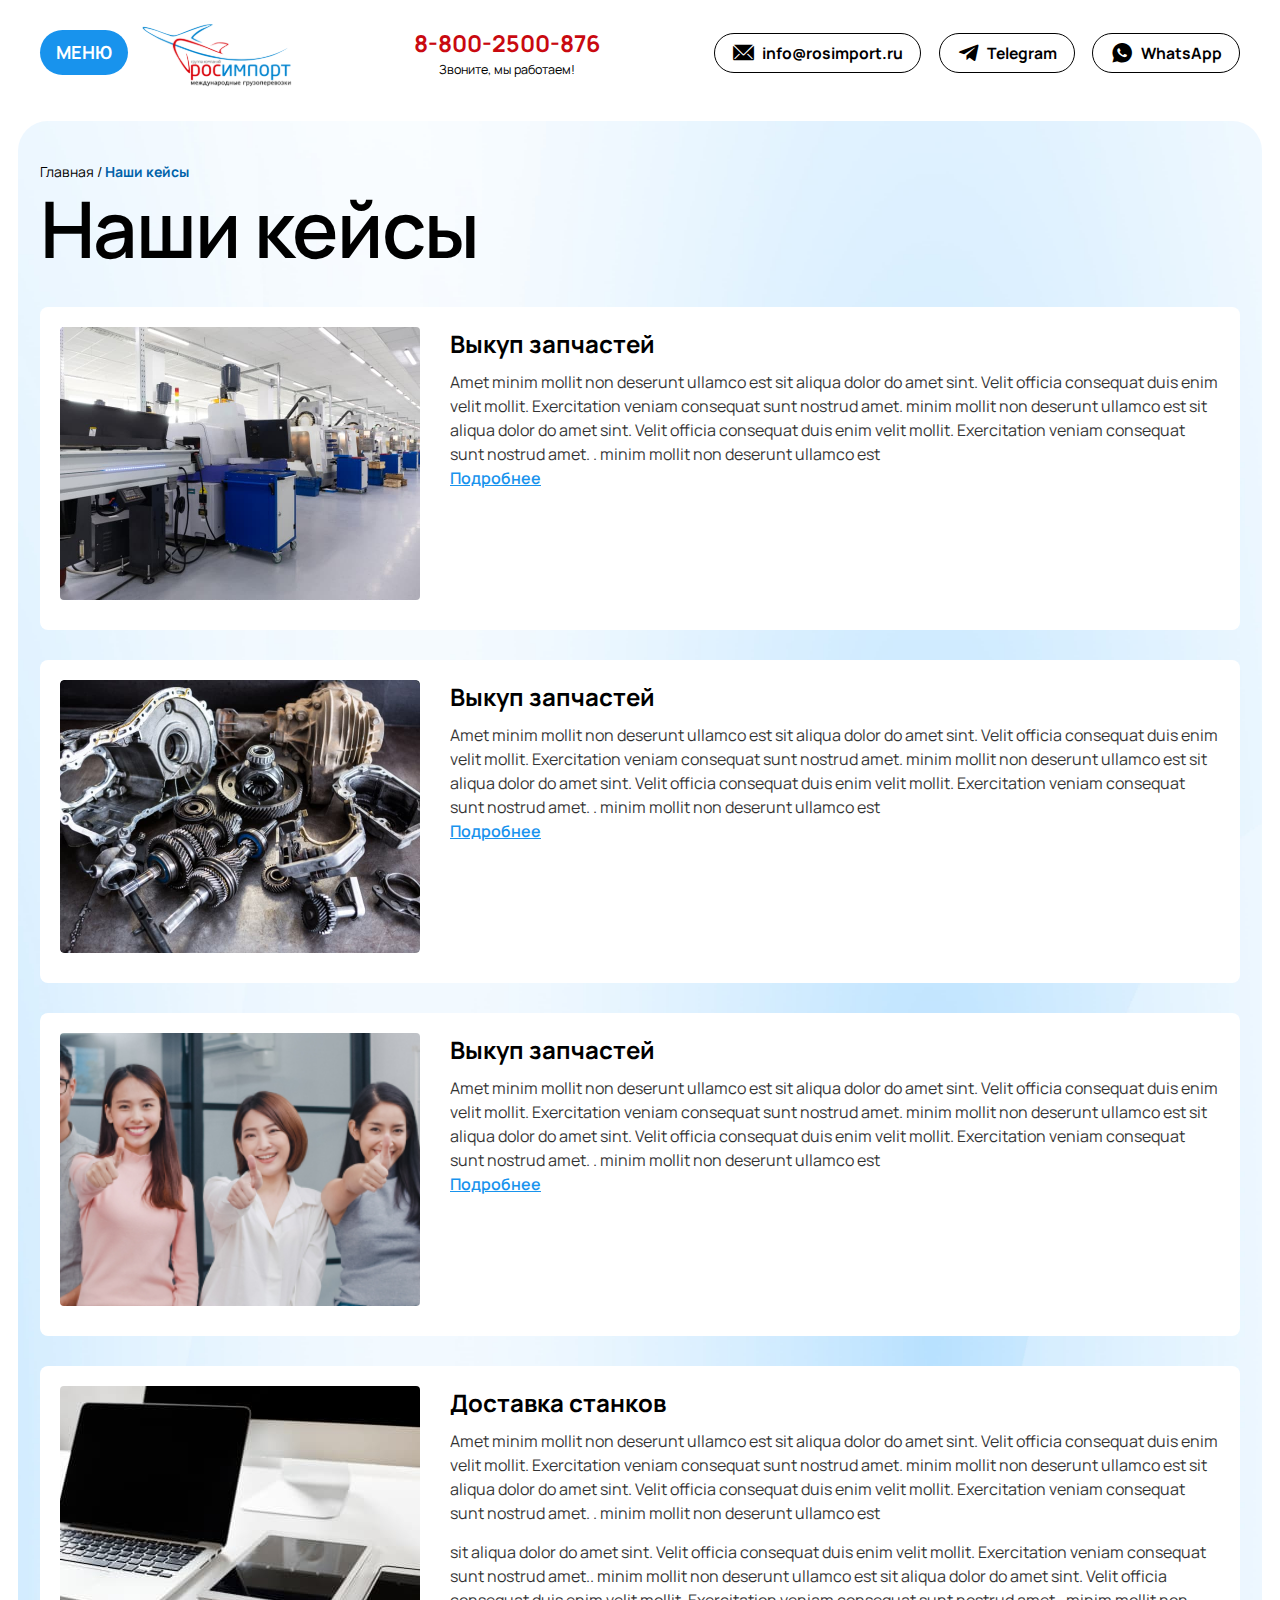
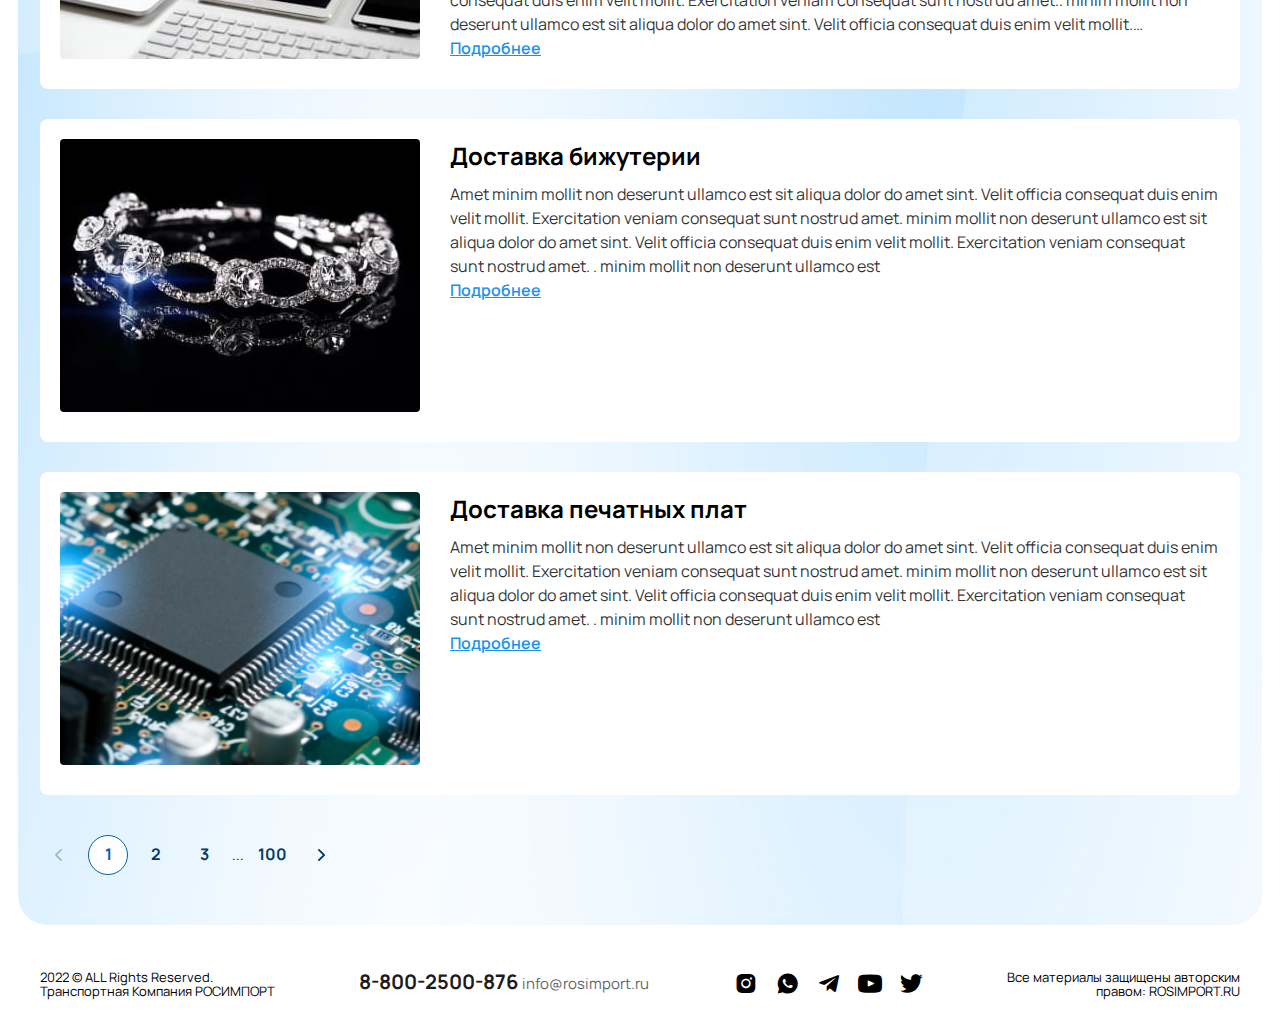
==== portfolio.html @ 716cd762 "fix block" ====
<!DOCTYPE html>
<html lang="ru">

<head>
	<meta charset="utf-8">
	<meta name="viewport" content="width=device-width">
	<meta name="format-detection" content="telephone=no">
	<title>Транспортная Компания РОСИМПОРТ</title>
	<link rel="icon" type="image/x-icon" href="img/favicon.svg" />
	<link rel="stylesheet" href="libs/swiper-bundle.min.css">
	<link rel="stylesheet" href="css/style.css" />
	<link rel="stylesheet" href="css/post.css" />
</head>

<body>
	<div class="wraper">
		<header class="header _menu__body">
			<div class="header-shadow"></div>
			<div class="container">
				<div class="header__body">
					<div class="header-left">
						<div class="header-icon _menu__icon">
							<span>М</span>
							<span>Е</span>
							<span>Н</span>
							<span>Ю</span>
						</div>
						<a href="#" data-da=".header__body, 1064, last" class="header-logo">
							<img src="img/header/1.svg" alt="">
						</a>
					</div>
					<div class="header-telephon">
						<a href="tel:+78002500876" class="header-telephon__number">
							8-800-2500-876
						</a>
						<div class="header-telephon__text">
							Звоните, мы работаем!
						</div>
					</div>
					<div class="header-buttons">
						<div class="header-buttons-item">
							<span class="header-buttons-item__icon icon-email"></span>
							<a href="mailto:info@rosimport.ru" class="header-buttons-item__text">
								info@rosimport.ru
							</a>
						</div>
						<div class="header-buttons-item">
							<span class="header-buttons-item__icon icon-telegram"></span>
							<a href="https://t.me/rosimport_pro" target="_blank" class="header-buttons-item__text">
								Telegram
							</a>
						</div>
						<div class="header-buttons-item">
							<span class="header-buttons-item__icon icon-whatsapp"></span>
							<a href="https://api.whatsapp.com/send?phone=78002500876" target="_blank"
								class="header-buttons-item__text">
								WhatsApp
							</a>
						</div>
					</div>
					<div class="header-menu">
						<div class="header-menu__wrapper">
							<div class="header-menu__body">
								<div class="header-menu-navigation">
									<div class="header-menu__title">
										Навигация
									</div>
									<div class="header-menu-navigation__link">
										<a href="portfolio.html">
											Наши кейсы
										</a>
									</div>
									<div class="header-menu-navigation__link">
										<a href="#">
											Наши услуги
										</a>
									</div>
									<div class="header-menu-navigation__link">
										<a href="#">
											Денежные переводы в Китай
										</a>
									</div>
									<div class="header-menu-navigation__link">
										<a href="#">
											Способы доставки, маршруты и расписание
										</a>
									</div>
									<div class="header-menu-navigation__link">
										<a href="#">
											Схема работы
										</a>
									</div>
									<div class="header-menu-navigation__link">
										<a href="#">
											Решение проблем
										</a>
									</div>
									<div class="header-menu-navigation__link">
										<a href="#">
											Отзывы
										</a>
									</div>
									<div class="header-menu-navigation__link">
										<a href="#">
											Вопрос - ответ
										</a>
									</div>
								</div>
								<div class="header-menu-contacts">
									<div class="header-menu__title">
										Контакты
									</div>
									<div class="header-menu-contacts__blok">
										<a href="tel:+78002500876" class="header-menu-contacts__title">
											8-800-2500-876
										</a>
										<div class="header-menu-contacts__text">
											Телефон, viber, telegram
										</div>
									</div>
									<div class="header-menu-contacts__blok">
										<a href="mailto:info@rosimport.ru" class="header-menu-contacts__title">
											info@rosimport.ru
										</a>
										<div class="header-menu-contacts__text">
											Электронная почта
										</div>
									</div>
									<div class="header-menu-contacts__blok header-menu-contacts__blok_link">
										<a href="https://rosimport.ru" target="_blank" class="header-menu-contacts__title">
											<span class="header-menu-contacts__title_text">rosimport.ru</span>
											<span class="icon-pointer-rotate header-menu-contacts__title_icon"></span>
										</a>
										<div class="header-menu-contacts__text">
											Основной сайт
										</div>
									</div>
									<div class="header-menu-contacts__button-list">
										<a href="https://api.whatsapp.com/send?phone=78002500876" target="_blank"
											class="header-menu-contacts__button">
											<span class="icon-whatsapp"></span>
										</a>
										<a href="https://t.me/rosimport_pro" target="_blank" class="header-menu-contacts__button">
											<span class="icon-telegram"></span>
										</a>
									</div>
								</div>
								<div class="header-menu-stock">
									<div data-da=".header-menu-mb__text, 1064, last" class="header-menu__title">
										Заполнить заявку и получить скидку до 50%
									</div>
									<div data-da=".header-menu-mb__text, 1064, last" class="timer">
										<div class="timer__title-h1">
											До конца акции осталось:
										</div>
										<div class="timer__body">
											<div class="timer-day">
												<div class="timer__title">
													6
												</div>
												<div class="timer__text">
													дней
												</div>
											</div>
											<div class="timer-watch">
												<div class="timer__title">
													12
												</div>
												<div class="timer__text">
													часов
												</div>
											</div>
											<div class="timer-minutes">
												<div class="timer__title">
													47
												</div>
												<div class="timer__text">
													минут
												</div>
											</div>
										</div>
									</div>
									<a href="#orderForm" data-popup="" data-da=".header-menu-mb__content, 1064, last"
										class="fill-application">
										<div class="fill-application__wrapper">
											<div class="fill-application__text">
												Нужно заполнить контактные данные
											</div>
											<div class="fill-application__title">
												Заполнить заявку
												<span class="icon-pointer-rotate"></span>
											</div>
										</div>
									</a>
								</div>
							</div>
							<div data-da=".header-menu__body, 767, last" class="header-menu-links">
								<div class="header-menu-links__blok">
									<a href="#" class="header-menu-link">
										<span class="header-menu-link__text">
											Личный кабинет
										</span>
										<span class="header-menu-link__icon icon-arrow-enter"></span>
									</a>
								</div>
								<div class="header-menu-links__blok">
									<a href="#" class="header-menu-link">
										<span class="header-menu-link__text">
											Отслеживание груза
										</span>
										<span class="header-menu-link__icon icon-search-fill"></span>
									</a>
								</div>
							</div>
							<div class="header-menu-mb">
								<div class="header-menu-mb__text">

								</div>
								<div class="header-menu-mb__content">

								</div>
							</div>
						</div>
					</div>
				</div>
			</div>
		</header>
		<section class="portfolio">
			<div class="container">
				<div class="page-head">
					<ul class="breadcrumbs">
						<li class="breadcrumbs__item"><a href="#">Главная</a></li>
						<li class="breadcrumbs__item active"><span> Наши кейсы</span></li>
					</ul>
					<h1 class="page-head__title">Наши кейсы</h1>
				</div>
				<div class="portfolio-list">
					<div class="portfolio-item">
						<div class="portfolio-item__cover"><img src="img/portfolio-cover-1.jpg" alt="" /></div>
						<div class="portfolio-item__conten">
							<h2 class="portfolio-item__title"><span class="number">01 / </span>Выкуп запчастей</h2>
							<div class="portfolio-item__description">
								<p>Amet minim mollit non deserunt ullamco est sit aliqua dolor do amet sint. Velit officia consequat
									duis enim velit mollit. Exercitation veniam consequat sunt nostrud amet. minim mollit non deserunt
									ullamco est sit aliqua dolor do amet sint. Velit officia consequat duis enim velit mollit.
									Exercitation veniam consequat sunt nostrud amet. . minim mollit non deserunt ullamco est</p>
							</div><a class="portfolio-item__link" href="post.html">Подробнее</a>
						</div>
					</div>
					<div class="portfolio-item">
						<div class="portfolio-item__cover"><img src="img/portfolio-cover-2.jpg" alt="" /></div>
						<div class="portfolio-item__conten">
							<h2 class="portfolio-item__title"><span class="number">02 / </span>Выкуп запчастей</h2>
							<div class="portfolio-item__description">
								<p>Amet minim mollit non deserunt ullamco est sit aliqua dolor do amet sint. Velit officia consequat
									duis enim velit mollit. Exercitation veniam consequat sunt nostrud amet. minim mollit non deserunt
									ullamco est sit aliqua dolor do amet sint. Velit officia consequat duis enim velit mollit.
									Exercitation veniam consequat sunt nostrud amet. . minim mollit non deserunt ullamco est</p>
							</div><a class="portfolio-item__link" href="post.html">Подробнее</a>
						</div>
					</div>
					<div class="portfolio-item">
						<div class="portfolio-item__cover"><img src="img/portfolio-cover-3.jpg" alt="" /></div>
						<div class="portfolio-item__conten">
							<h2 class="portfolio-item__title"><span class="number">03 / </span>Выкуп запчастей</h2>
							<div class="portfolio-item__description">
								<p>Amet minim mollit non deserunt ullamco est sit aliqua dolor do amet sint. Velit officia consequat
									duis enim velit mollit. Exercitation veniam consequat sunt nostrud amet. minim mollit non deserunt
									ullamco est sit aliqua dolor do amet sint. Velit officia consequat duis enim velit mollit.
									Exercitation veniam consequat sunt nostrud amet. . minim mollit non deserunt ullamco est</p>
							</div><a class="portfolio-item__link" href="post.html">Подробнее</a>
						</div>
					</div>
					<div class="portfolio-item">
						<div class="portfolio-item__cover"><img src="img/portfolio-cover-4.jpg" alt="" /></div>
						<div class="portfolio-item__conten">
							<h2 class="portfolio-item__title"><span class="number">04 / </span>Доставка станков</h2>
							<div class="portfolio-item__description">
								<p>Amet minim mollit non deserunt ullamco est sit aliqua dolor do amet sint. Velit officia consequat
									duis enim velit mollit. Exercitation veniam consequat sunt nostrud amet. minim mollit non deserunt
									ullamco est sit aliqua dolor do amet sint. Velit officia consequat duis enim velit mollit.
									Exercitation veniam consequat sunt nostrud amet. . minim mollit non deserunt ullamco est</p>
								<p>sit aliqua dolor do amet sint. Velit officia consequat duis enim velit mollit. Exercitation veniam
									consequat sunt nostrud amet.. minim mollit non deserunt ullamco est sit aliqua dolor do amet sint.
									Velit officia consequat duis enim velit mollit. Exercitation veniam consequat sunt nostrud amet..
									minim mollit non deserunt ullamco est sit aliqua dolor do amet sint. Velit officia consequat duis
									enim velit mollit. Exercitation veniam consequat sunt nostrud amet.. minim mollit non deserunt
									ullamco est sit aliqua dolor do amet sint. Velit officia consequat duis enim velit mollit.
									Exercitation veniam consequat sunt nostrud amet.</p>
							</div><a class="portfolio-item__link" href="post.html">Подробнее</a>
						</div>
					</div>
					<div class="portfolio-item">
						<div class="portfolio-item__cover"><img src="img/portfolio-cover-5.jpg" alt="" /></div>
						<div class="portfolio-item__conten">
							<h2 class="portfolio-item__title"><span class="number">05 / </span>Доставка бижутерии</h2>
							<div class="portfolio-item__description">
								<p>Amet minim mollit non deserunt ullamco est sit aliqua dolor do amet sint. Velit officia consequat
									duis enim velit mollit. Exercitation veniam consequat sunt nostrud amet. minim mollit non deserunt
									ullamco est sit aliqua dolor do amet sint. Velit officia consequat duis enim velit mollit.
									Exercitation veniam consequat sunt nostrud amet. . minim mollit non deserunt ullamco est</p>
							</div><a class="portfolio-item__link" href="post.html">Подробнее</a>
						</div>
					</div>
					<div class="portfolio-item">
						<div class="portfolio-item__cover"><img src="img/portfolio-cover-6.jpg" alt="" /></div>
						<div class="portfolio-item__conten">
							<h2 class="portfolio-item__title"><span class="number">05 / </span>Доставка печатных плат</h2>
							<div class="portfolio-item__description">
								<p>Amet minim mollit non deserunt ullamco est sit aliqua dolor do amet sint. Velit officia consequat
									duis enim velit mollit. Exercitation veniam consequat sunt nostrud amet. minim mollit non deserunt
									ullamco est sit aliqua dolor do amet sint. Velit officia consequat duis enim velit mollit.
									Exercitation veniam consequat sunt nostrud amet. . minim mollit non deserunt ullamco est</p>
							</div><a class="portfolio-item__link" href="post.html">Подробнее</a>
						</div>
					</div>
				</div>
				<nav class="pagination"><a class="pagination__btn prev disabled" href="#"></a><a class="pagination__btn active"
						href="#">1</a><a class="pagination__btn" href="#">2</a><a class="pagination__btn" href="#">3</a><span
						class="pagination__dotted">...</span><a class="pagination__btn" href="#">100</a><a
						class="pagination__btn next" href="#"></a></nav>
			</div>
		</section>
		<footer class="footer">
			<div class="container">
				<div class="footer__body">
					<div data-da=".footer-mb__blok-bottom, 1064, first" class="footer__text footer__text-left">
						2022 © ALL Rights Reserved. <br>
						Транспортная Компания РОСИМПОРТ
					</div>
					<div data-da=".footer-mb__blok-top, 1064, first" class="footer-number">
						<a href="tel:+78002500876" class="footer-number__number">
							8-800-2500-876
						</a>
						<a href="mailto:info@rosimport.ru" class="footer-number__text">
							info@rosimport.ru
						</a>
					</div>
					<div data-da=".footer-mb__blok-top, 1064, last" class="footer__icon-list">
						<div class="footer__icon">
							<a href="#" target="_blank" class="icon-instagram"></a>
						</div>
						<div class="footer__icon">
							<a href="#" target="_blank" class="icon-whatsapp"></a>
						</div>
						<div class="footer__icon">
							<a href="#" target="_blank" class="icon-telegram"></a>
						</div>
						<div class="footer__icon">
							<a href="#" target="_blank" class="icon-youtube"></a>
						</div>
						<div class="footer__icon">
							<a href="#" target="_blank" class="icon-twitter"></a>
						</div>
					</div>
					<div data-da=".footer-mb__blok-bottom, 1064, last" class="footer__text footer__text-reght">
						Все материалы защищены авторским <br>
						правом: ROSIMPORT.RU
					</div>
				</div>
				<div class="footer-mb">
					<div class="footer-mb__blok footer-mb__blok-top">

					</div>
					<div class="footer-mb__blok footer-mb__blok-bottom">

					</div>
				</div>
			</div>
		</footer>
	</div>

	<div class="popup" id="feedbackForm">
		<div class="popup__content">
			<div class="popup__body">
				<button class="popup__close"></button>
				<div class="feedbackForm"><img class="popup__logo" src="img/logo.png" alt="" />
					<h2 class="feedbackForm__title">Оставить отзыв</h2>
					<form class="feedbackForm__form" id="feedbackFormItem" action="" enctype="multipart/form-data">
						<div class="feedbackForm__row">
							<div class="input-group">
								<label for="userName">Ваше имя <i>*</i></label>
								<!--INFO: Класс невалидного поля .is-invalid-->
								<input type="text" name="user_name" required="required" id="userName" />
							</div>
							<div class="input-group">
								<label for="userTel">Ваш e-mail или номер телефона <i>*</i></label>
								<!--INFO: Класс невалидного поля .is-invalid-->
								<input type="text" name="user_tel" required="required" id="userTel" />
							</div>
						</div>
						<div class="input-group --max">
							<label for="userFeedbacks">Напишите ваш отзыв</label>
							<!--INFO: Класс невалидного поля .is-invalid-->
							<textarea id="userFeedbacks" name="user_feedbacks"></textarea>
						</div>
						<div class="feedbackForm__row">
							<div class="feedbackForm__column">
								<div class="input-group">
									<label for="">Вы можете загрузить фотографии</label>
									<div class="file-input">
										<label class="file-input__image" for="userPhoto"></label>
										<div class="file-input__content">
											<p>Нажмите на область с иконкой, чтобы прикрепить фото</p>
										</div>
									</div>
									<!--INFO: Класс невалидного поля .is-invalid-->
									<input type="file" multiple name="files[]" id="userPhoto" />
								</div>
								<label class="checkbox-group" for="isPublish">
									<input id="isPublish" type="checkbox" name="is_review_publish" /><span>Не публиковать мой отзыв на
										сайте</span>
								</label>
							</div>
						</div>
						<div class="invalid-feedback">
							<p>Обязательно к заполнению! Проверьте правильность ввода</p>
						</div>
						<button class="submit" type="submit">Отправить</button>
					</form>
				</div>
			</div>
		</div>
	</div>
	<div class="popup" id="authForm">
		<div class="popup__content">
			<div class="popup__body --small">
				<button class="popup__close"></button>
				<div class="authForm"><img class="popup__logo" src="img/logo.png" alt="" />
					<h2 class="authForm__title">Вход в личный кабинет</h2>
					<form class="authForm__form" id="authFormItem" action="">
						<div class="input-group">
							<label for="login">Ваш логин</label>
							<!--INFO: Класс невалидного поля .is-invalid-->
							<input type="text" id="login" />
						</div>
						<div class="input-group">
							<label for="password">Ваш пароль</label>
							<input type="password" id="password" /><a href="">Забыли пароль?</a>
						</div>
						<!--INFO: Чтобы показать блок, нужно добавить класс .show-->
						<div class="invalid-feedback">
							<p>Пользователь с такими данными не найден! Проверьте правильность ввода логина и пароля</p>
						</div>
						<button class="submit" type="submit">Войти</button>
					</form>
				</div>
			</div>
		</div>
	</div>
	<div class="popup" id="successForm">
		<div class="popup__content">
			<div class="popup__body --small">
				<button class="popup__close"></button>
				<div class="orderForm"><img class="popup__logo" src="img/logo.png" alt="" />
					<h2 class="orderForm__title">Брагодарим за заявку</h2>
					<p class="orderForm__text"> В ближайшее время наш менеджер свяжется с вами</p>
					<button class="submit popup-close">Закрыть окно</button>
				</div>
			</div>
		</div>
	</div>

	<script src="libs/jquery.js"></script>
	<script src="libs/jquery.validate.min.js"></script>
	<script src="libs/swiper-bundle.min.js"></script>
	<script src="js/custom.js"></script>
</body>

</html>
---- css/style.css ----
@charset "UTF-8";
/*Обнуление*/
@import url(https://fonts.googleapis.com/css2?family=Manrope:wght@400;600;700&display=swap);
* {
  padding: 0;
  margin: 0;
  border: 0; }

*, *:before, *:after {
  -moz-box-sizing: border-box;
  -webkit-box-sizing: border-box;
  box-sizing: border-box; }

:focus, :active {
  outline: none; }

a:focus, a:active {
  outline: none; }

nav, footer, header, aside {
  display: block; }

html, body {
  font-family: Manrope, sans-serif;
  height: 100%;
  width: 100%;
  font-size: 100%;
  line-height: 1;
  font-size: 14px;
  -ms-text-size-adjust: 100%;
  -moz-text-size-adjust: 100%;
  -webkit-text-size-adjust: 100%; }

input, button, textarea {
  font-family: inherit; }

input::-ms-clear {
  display: none; }

button {
  cursor: pointer; }

button::-moz-focus-inner {
  padding: 0;
  border: 0; }

a, a:visited {
  text-decoration: none; }

a:hover {
  text-decoration: none; }

ul li {
  list-style: none; }

img {
  vertical-align: top; }

h1, h2, h3, h4, h5, h6 {
  font-size: inherit;
  font-weight: inherit; }

/*--------------------*/
/*Адаптив изображений*/
.ibg {
  background-position: center;
  background-size: cover;
  background-repeat: no-repeat;
  position: relative; }

.ibg img {
  width: 0;
  height: 0;
  position: absolute;
  top: 0;
  left: 0;
  opacity: 0;
  visibility: hidden; }

body._lock {
  overflow: hidden; }

/*--------------------*/
/*
font-family: 'Inter', sans-serif;
font-family: 'Manrope', sans-serif;
font-family: 'Montserrat', sans-serif;
font-family: 'Raleway', sans-serif;
*/
@font-face {
  font-family: 'icomoon';
  src: url("../fonts/icomoon.eot?j4w8ge");
  src: url("../fonts/icomoon.eot?j4w8ge#iefix") format("embedded-opentype"), url("../fonts/icomoon.ttf?j4w8ge") format("truetype"), url("../fonts/icomoon.woff?j4w8ge") format("woff"), url("../fonts/icomoon.svg?j4w8ge#icomoon") format("svg");
  font-weight: normal;
  font-style: normal;
  font-display: block; }

[class^="icon-"], [class*=" icon-"] {
  /* use !important to prevent issues with browser extensions that change fonts */
  font-family: 'icomoon' !important;
  speak: never;
  font-style: normal;
  font-weight: normal;
  font-variant: normal;
  text-transform: none;
  line-height: 1;
  /* Better Font Rendering =========== */
  -webkit-font-smoothing: antialiased;
  -moz-osx-font-smoothing: grayscale; }

.icon-search-fill:before {
  content: "\e902"; }

.icon-arrow-enter:before {
  content: "\e90f"; }

.icon-twitter:before {
  content: "\e900"; }

.icon-youtube:before {
  content: "\e901"; }

.icon-instagram:before {
  content: "\e903"; }

.icon-pointer:before {
  content: "\e904"; }

.icon-pointer-average:before {
  content: "\e905"; }

.icon-pointer-long:before {
  content: "\e906"; }

.icon-ship:before {
  content: "\e908"; }

.icon-car:before {
  content: "\e909"; }

.icon-train:before {
  content: "\e90a"; }

.icon-airplane:before {
  content: "\e90b"; }

.icon-email:before {
  content: "\e90c"; }

.icon-whatsapp:before {
  content: "\e90d"; }

.icon-telegram:before {
  content: "\e90e"; }

.icon-pointer-rotate:before {
  content: "\e907"; }

.container {
  max-width: 1200px;
  margin: 0 auto;
  padding: 0 0px; }

/* @media (max-width: 1240px) {
  .container {
    max-width: 1064px; } } */

@media (max-width: 1200px) {
  .container {
    max-width: 807px;
  padding: 0 15px} }

@media (max-width: 767px) {
  .container {
    max-width: none;
    padding: 0 15px; } }

.timer__body {
  font-size: 0;
  display: -webkit-box;
  display: -ms-flexbox;
  display: flex;
  margin-bottom: 18px; }
  .timer__body > div {
    margin-right: 20px; }

.timer__title-h1 {
  font-family: Manrope;
  font-size: 20px;
  font-weight: 600;
  line-height: 30px;
  color: #fff;
  margin-bottom: 12px; }

.timer__title {
  font-family: Manrope;
  font-size: 54px;
  font-weight: 700;
  line-height: 47px;
  color: #fff;
  margin-bottom: 4px; }

.timer__text {
  font-family: Manrope;
  font-size: 20px;
  font-weight: 500;
  line-height: 30px;
  color: #fff; }

.fill-application {
  display: block;
  border: 2px dashed #fff;
  padding: 3px;
  border-radius: 20px; }

.fill-application__wrapper {
  background: #fff;
  padding: 25px;
  padding-top: 80px;
  border-radius: 16px; }

.fill-application__text {
  font-family: Manrope;
  font-size: 16px;
  font-weight: 400;
  line-height: 24px;
  color: #003A65;
  max-width: 50%;
  margin-bottom: 5px; }

.fill-application__title {
  font-family: Inter;
  font-size: 20px;
  font-weight: 700;
  line-height: 30px;
  color: #003A65;
  position: relative; }
  .fill-application__title span {
    font-size: 14px;
    color: #1893ED;
    position: absolute;
    right: 0;
    top: 50%;
    -webkit-transform: translateY(-50%);
    -ms-transform: translateY(-50%);
    transform: translateY(-50%); }


.button-red {
  display: inline-block;
  width: 100%;
  height: 72px;
  max-width: 294px;
  background: #C90910;
  border-radius: 100px;
  position: relative;
  font-family: Manrope;
  font-size: 18px;
  font-weight: 600;
  line-height: 100%;
  color: #ffffff;
  display: -webkit-box;
  display: -ms-flexbox;
  display: flex;
  -webkit-box-pack: center;
  -ms-flex-pack: center;
  justify-content: center;
  -webkit-box-align: center;
  -ms-flex-align: center;
  align-items: center; }
  .button-red:before {
    content: "";
    position: absolute;
    left: 50%;
    top: 50%;
    width: 104%;
    height: 118%;
    border-radius: 100px;
    border: 2px dashed #fff;
    -webkit-transform: translate(-50%, -50%);
    -ms-transform: translate(-50%, -50%);
    transform: translate(-50%, -50%); }

.header {
  padding: 7px 0; }
  .header._active .header-shadow {
    opacity: 1;
    visibility: visible;
    pointer-events: auto; }
  .header._active .header-logo {
    margin-left: 7px; }
  .header._active .header-menu {
    opacity: 1;
    visibility: visible;
    -webkit-transform: translateY(100%);
    -ms-transform: translateY(100%);
    transform: translateY(100%);
    pointer-events: auto; }
  .header._active .header__body {
    padding: 5px 23px; }
  @media (max-width: 620px) {
    .header._active .header__body {
      padding: 3px 15px; } }

.header__body {
  font-size: 0;
  display: -webkit-box;
  display: -ms-flexbox;
  display: flex;
  -webkit-box-pack: justify;
  -ms-flex-pack: justify;
  justify-content: space-between;
  -webkit-box-align: center;
  -ms-flex-align: center;
  align-items: center;
  position: relative;
  z-index: 10;
  background: #fff;
  border-radius: 10px;
  -webkit-transition: all 0.3s ease 0s;
  -o-transition: all 0.3s ease 0s;
  transition: all 0.3s ease 0s;
  padding: 5px 0px; }
  @media (max-width: 620px) {
    .header__body {
      padding: 3px 0px; } }

.header-left {
  font-size: 0;
  display: -webkit-box;
  display: -ms-flexbox;
  display: flex;
  -webkit-box-pack: justify;
  -ms-flex-pack: justify;
  justify-content: space-between;
  -webkit-box-align: center;
  -ms-flex-align: center;
  align-items: center;
  -webkit-box-ordinal-group: 0;
  -ms-flex-order: -1;
  order: -1; }
.header-menu-contacts__button-list {
  font-size: 0;
  display: -webkit-box;
  display: -ms-flexbox;
  display: flex; }

.header-menu-contacts__button {
  width: 54px;
  height: 54px;
  border: 1px solid #FFFFFF;
  color: #fff;
  font-size: 24px;
  margin-right: 20px;
  border-radius: 50%;
  display: -webkit-box;
  display: -ms-flexbox;
  display: flex;
  -webkit-box-pack: center;
  -ms-flex-pack: center;
  justify-content: center;
  -webkit-box-align: center;
  -ms-flex-align: center;
  align-items: center; }
.header-logo {
  width: 168px;
  height: 86px;
  -webkit-transition: all 0.3s ease 0s;
  -o-transition: all 0.3s ease 0s;
  transition: all 0.3s ease 0s; }
  @media (max-width: 1440px) {
    .header-logo {
      width: calc(107px + 61 * ((100vw - 320px) / 1120)); } }
  @media (max-width: 1440px) {
    .header-logo {
      height: calc(55px + 31 * ((100vw - 320px) / 1120)); } }
  .header-logo img {
    width: 100%;
    height: 100%; }
  @media (max-width: 1064px) {
    .header-logo {
      -webkit-box-ordinal-group: 2;
      -ms-flex-order: 1;
      order: 1; } }

.header-icon {
  background: #1893ED;
  display: inline-block;
  width: 88px;
  height: 45px;
  border-radius: 30px;
  margin-right: 12px;
  font-size: 0;
  display: -webkit-box;
  display: -ms-flexbox;
  display: flex;
  -webkit-box-pack: center;
  -ms-flex-pack: center;
  justify-content: center;
  -webkit-box-align: center;
  -ms-flex-align: center;
  align-items: center;
  overflow: hidden;
  position: relative;
  cursor: pointer;
  z-index: 100;
  -webkit-transition: all 0.3s ease 0s;
  -o-transition: all 0.3s ease 0s;
  transition: all 0.3s ease 0s; }
  .header-icon span {
    font-family: Manrope;
    font-size: 18px;
    font-weight: 700;
    line-height: 25px;
    color: #fff; }
  .header-icon::before, .header-icon::after {
    content: "";
    left: 26%;
    position: absolute;
    height: 7%;
    width: 50%;
    -webkit-transition: all 0.3s ease 0s;
    -o-transition: all 0.3s ease 0s;
    transition: all 0.3s ease 0s;
    background: #fff;
    opacity: 0;
    visibility: hidden; }
  .header-icon._active {
    width: 45px; }
  .header-icon._active span {
    opacity: 0; }
  .header-icon._active::before {
    opacity: 1;
    visibility: visible;
    top: 50%;
    -webkit-transform: rotate(-45deg) translate(0px, -50%);
    -ms-transform: rotate(-45deg) translate(0px, -50%);
    transform: rotate(-45deg) translate(0px, -50%); }
  .header-icon._active::after {
    opacity: 1;
    visibility: visible;
    bottom: 50%;
    -webkit-transform: rotate(45deg) translate(0px, 50%);
    -ms-transform: rotate(45deg) translate(0px, 50%);
    transform: rotate(45deg) translate(0px, 50%); }

@media (max-width: 1064px) {
  .header-telephon {
    -webkit-box-ordinal-group: 3;
    -ms-flex-order: 2;
    order: 2; } }

@media (max-width: 540px) {
  .header-telephon {
    display: none;
    max-height: 0;
    max-width: 0; } }

.header-telephon__number {
  font-family: Manrope;
  font-size: 24px;
  font-weight: 700;
  line-height: 36px;
  color: #C90910;
  text-align: center; }
  @media (max-width: 1440px) {
    .header-telephon__number {
      font-size: calc(18px + 6 * ((100vw - 320px) / 1120)); } }
  @media (max-width: 1440px) {
    .header-telephon__number {
      line-height: calc(28px + 8 * ((100vw - 320px) / 1120)); } }

.header-telephon__text {
  font-family: Manrope;
  font-size: 13px;
  font-weight: 400;
  line-height: 20px;
  color: #000000;
  text-align: center; }
  @media (max-width: 1440px) {
    .header-telephon__text {
      font-size: calc(10px + 3 * ((100vw - 320px) / 1120)); } }
  @media (max-width: 1440px) {
    .header-telephon__text {
      line-height: calc(12px + 8 * ((100vw - 320px) / 1120)); } }

.header-buttons {
  font-size: 0;
  display: -webkit-box;
  display: -ms-flexbox;
  display: flex;
  -webkit-box-pack: justify;
  -ms-flex-pack: justify;
  justify-content: space-between; }
  @media (max-width: 1064px) {
    .header-buttons {
      display: none; } }

.header-buttons-item {
  font-size: 0;
  display: -webkit-box;
  display: -ms-flexbox;
  display: flex;
  -webkit-box-pack: justify;
  -ms-flex-pack: justify;
  justify-content: space-between;
  -webkit-box-align: center;
  -ms-flex-align: center;
  align-items: center;
  border: 1px solid #000000;
  padding: 7px 17px;
  margin-right: 20px;
  border-radius: 30px; }
  @media (max-width: 1440px) {
    .header-buttons-item {
      margin-right: calc(1px + 19 * ((100vw - 320px) / 1120)); } }
  .header-buttons-item:last-child {
    margin-right: 0; }

.header-buttons-item__icon {
  color: #000;
  font-size: 24px;
  margin-right: 7px; }
  @media (max-width: 1440px) {
    .header-buttons-item__icon {
      font-size: calc(20px + 4 * ((100vw - 320px) / 1120)); } }

.header-buttons-item__text {
  font-family: Manrope;
  font-size: 16px;
  font-weight: 700;
  line-height: 24px;
  color: #000; }
  @media (max-width: 1440px) {
    .header-buttons-item__text {
      font-size: calc(14px + 2 * ((100vw - 320px) / 1120)); } }

.header-shadow {
  position: fixed;
  width: 100vw;
  height: 100vh;
  top: 0;
  left: 0;
  background: rgba(0, 0, 0, 0.5);
  z-index: 4;
  -webkit-transition: all 0.3s ease 0s;
  -o-transition: all 0.3s ease 0s;
  transition: all 0.3s ease 0s;
  pointer-events: none;
  opacity: 0;
  visibility: hidden; }

/*
.header-menu {
	position: absolute;
	left: 0;
	bottom: -8px;
	width: 100%;
	background: #1893ED;
	padding: 67px 100px;
	transform: translateY(105%);
	border-radius: 10px;
	opacity: 0;
	visibility: hidden;
	transition: all 0.3s ease 0s;
	pointer-events: none;


	@media (max-width: 1064px) {
		padding: 40px 50px;
	}
	@media (max-width: 620px) {
		padding: 20px 15px;
	}
}

.header-menu__wrapper {
	width: 100%;
	height: 100%;
	max-height: 65vh;
	overflow: auto;
	//max-height: 80vh;
	//padding: 67px 100px;
	&::-webkit-scrollbar {
		width: 3px;
	}
	&::-webkit-scrollbar-track {
		background-color: rgba(229, 229, 229, 0.5);
	}
	&::-webkit-scrollbar-thumb {
		//box-shadow: inset 0 0 6px rgba(0, 0, 0, 0.8);
		background: #E8E8E8;
		border-radius: 16px;
		display: block;
		max-height: 30px;
	}

	@media (max-width: 767px) {

	}
}*/
.header-menu {
  position: absolute;
  left: 0;
  bottom: -8px;
  width: 100%;
  background: #1893ED;
  padding: 67px 0px;
  -webkit-transform: translateY(105%);
  -ms-transform: translateY(105%);
  transform: translateY(105%);
  border-radius: 10px;
  opacity: 0;
  visibility: hidden;
  -webkit-transition: all 0.3s ease 0s;
  -o-transition: all 0.3s ease 0s;
  transition: all 0.3s ease 0s;
  pointer-events: none; }
  @media (max-width: 1064px) {
    .header-menu {
      padding: 40px 0; } }
  @media (max-width: 620px) {
    .header-menu {
      padding: 4vh 0; } }

.header-menu__wrapper {
  width: 100%;
  height: 100%;
  max-height: 65vh;
  max-height: calc(75vh - 134px);
  overflow: auto;
  padding: 0px 100px; }
  .header-menu__wrapper::-webkit-scrollbar {
    width: 3px; }
  .header-menu__wrapper::-webkit-scrollbar-track {
    background-color: rgba(229, 229, 229, 0.5); }
  .header-menu__wrapper::-webkit-scrollbar-thumb {
    background: #E8E8E8;
    border-radius: 16px;
    display: block;
    max-height: 30px; }
  @media (max-width: 1064px) {
    .header-menu__wrapper {
      padding: 0px 50px;
      max-height: calc(65vh - 80px); } }
  @media (max-width: 620px) {
    .header-menu__wrapper {
      max-height: calc(65vh - 40px);
      padding: 0px 15px; } }

.header-menu__title {
  font-family: Manrope;
  font-size: 30px;
  font-weight: 700;
  line-height: 42px;
  color: #fff;
  margin-bottom: 20px; }
  @media (max-width: 1440px) {
    .header-menu__title {
      font-size: calc(24px + 6 * ((100vw - 320px) / 1120)); } }
  @media (max-width: 1440px) {
    .header-menu__title {
      line-height: calc(33px + 9 * ((100vw - 320px) / 1120)); } }

.header-menu__body {
  font-size: 0;
  display: -webkit-box;
  display: -ms-flexbox;
  display: flex;
  -webkit-box-pack: justify;
  -ms-flex-pack: justify;
  justify-content: space-between;
  -webkit-box-align: start;
  -ms-flex-align: start;
  align-items: flex-start;
  margin-bottom: 30px; }
  @media (max-width: 767px) {
    .header-menu__body {
      -webkit-box-orient: vertical;
      -webkit-box-direction: normal;
      -ms-flex-direction: column;
      flex-direction: column; } }

.header-menu-navigation {
  -webkit-box-flex: 0;
  -ms-flex: 0 0 27%;
  flex: 0 0 27%;
  padding-right: 30px; }
  @media (max-width: 1240px) {
    .header-menu-navigation {
      -webkit-box-flex: 1;
      -ms-flex: 1 1 auto;
      flex: 1 1 auto;
      padding-right: 25px; } }
  @media (max-width: 1240px) and (max-width: 1440px) {
    .header-menu-navigation {
      padding-right: calc(0px + 25 * ((100vw - 320px) / 1120)); } }
  @media (max-width: 1064px) {
    .header-menu-navigation {
      -webkit-box-flex: 0;
      -ms-flex: 0 0 48%;
      flex: 0 0 48%;
      padding-left: 0;
      padding-right: 0; } }
  @media (max-width: 767px) {
    .header-menu-navigation {
      -webkit-box-ordinal-group: 0;
      -ms-flex-order: -1;
      order: -1; } }

.header-menu-navigation__link {
  display: block;
  margin-bottom: 15px; }
  .header-menu-navigation__link a {
    font-family: Manrope;
    font-size: 20px;
    font-weight: 400;
    line-height: 30px;
    color: #fff; }

.header-menu-contacts {
  -webkit-box-flex: 0;
  -ms-flex: 0 0 21%;
  flex: 0 0 21%;
  padding-left: 29px; }
  .header-menu-contacts .header-menu__title {
    margin-bottom: 30px; }
  @media (max-width: 1240px) {
    .header-menu-contacts {
      -webkit-box-flex: 1;
      -ms-flex: 1 1 auto;
      flex: 1 1 auto;
      padding-right: 25px;
      padding-left: 25px; } }
  @media (max-width: 1240px) and (max-width: 1440px) {
    .header-menu-contacts {
      padding-right: calc(0px + 25 * ((100vw - 320px) / 1120)); } }
  @media (max-width: 1240px) and (max-width: 1440px) {
    .header-menu-contacts {
      padding-left: calc(0px + 25 * ((100vw - 320px) / 1120)); } }
  @media (max-width: 1064px) {
    .header-menu-contacts {
      -webkit-box-flex: 0;
      -ms-flex: 0 0 45%;
      flex: 0 0 45%;
      padding-left: 0;
      padding-right: 0; } }
  @media (max-width: 767px) {
    .header-menu-contacts {
      -webkit-box-ordinal-group: 3;
      -ms-flex-order: 2;
      order: 2; } }

.header-menu-contacts__blok {
  margin-bottom: 20px; }
  .header-menu-contacts__blok:last-child {
    margin-bottom: 0; }

.header-menu-contacts__blok_link .header-menu-contacts__title span.header-menu-contacts__title_text {
  text-decoration: underline; }

.header-menu-contacts__blok_link .header-menu-contacts__title span.header-menu-contacts__title_icon {
  font-size: 14px;
  margin-left: 7px; }

.header-menu-contacts__title {
  font-family: Manrope;
  font-size: 20px;
  font-weight: 700;
  line-height: 30px;
  color: #fff; }

.header-menu-contacts__text {
  font-family: Manrope;
  font-size: 15px;
  font-weight: 400;
  line-height: 23px;
  color: #fff; }

.header-menu-stock {
  -webkit-box-flex: 0;
  -ms-flex: 0 0 42.8%;
  flex: 0 0 42.8%;
  display: -webkit-box;
  display: -ms-flexbox;
  display: flex;
  -webkit-box-orient: vertical;
  -webkit-box-direction: normal;
  -ms-flex-direction: column;
  flex-direction: column; }
  .header-menu-stock .header-menu__title {
    line-height: 36px;
    margin-bottom: 17px; }
  .header-menu-stock .header-menu__title {
    -webkit-box-ordinal-group: 0;
    -ms-flex-order: -1;
    order: -1; }
  .header-menu-stock .timer {
    -webkit-box-ordinal-group: 2;
    -ms-flex-order: 1;
    order: 1; }
  .header-menu-stock .fill-application {
    -webkit-box-ordinal-group: 3;
    -ms-flex-order: 2;
    order: 2; }
  @media (max-width: 1240px) {
    .header-menu-stock {
      -webkit-box-flex: 1;
      -ms-flex: 1 1 auto;
      flex: 1 1 auto;
      padding-left: 25px;
      padding-right: 0; } }
  @media (max-width: 1240px) and (max-width: 1440px) {
    .header-menu-stock {
      padding-left: calc(0px + 25 * ((100vw - 320px) / 1120)); } }
  @media (max-width: 1064px) {
    .header-menu-stock {
      -webkit-box-flex: 0;
      -ms-flex: 0 0 0px;
      flex: 0 0 0px;
      max-width: 0;
      display: none; } }

@media (max-width: 767px) {
  .header-menu-links {
    -webkit-box-ordinal-group: 2;
    -ms-flex-order: 1;
    order: 1;
    margin: 30px 0; } }

.header-menu-link__text {
  font-family: Manrope;
  font-size: 20px;
  font-weight: 700;
  line-height: 30px;
  color: #fff;
  text-decoration: underline; }

.header-menu-link__icon {
  font-size: 18px;
  color: #fff;
  margin-left: 8px; }

.header-menu-mb {
  margin-top: 40px;
  font-size: 0;
  display: -webkit-box;
  display: -ms-flexbox;
  display: flex;
  -webkit-box-pack: justify;
  -ms-flex-pack: justify;
  justify-content: space-between;
  -webkit-box-align: start;
  -ms-flex-align: start;
  align-items: flex-start; }
  @media (min-width: 1064.1px) {
    .header-menu-mb {
      display: none; } }
  @media (max-width: 767px) {
    .header-menu-mb {
      display: block; } }

.header-menu-mb__text {
  padding-right: 20px;
  -webkit-box-flex: 0;
  -ms-flex: 0 0 50%;
  flex: 0 0 50%; }

.header-menu-mb__content {
  -webkit-box-flex: 0;
  -ms-flex: 0 0 50%;
  flex: 0 0 50%;
  padding-top: 40px; }
  @media (max-width: 767px) {
    .header-menu-mb__content {
      padding-top: 0; } }

.index-slaider__wrapper {
  margin:  0 18px;
  background: #1C1C1C;
  border-radius: 30px;
  overflow: hidden;
  padding: 90px 0px;
  padding-top: 90px;
  padding-bottom: 90px; }
  @media (max-width: 1440px) {
    .index-slaider__wrapper {
      padding-top: calc(10px + 80 * ((100vw - 320px) / 1120)); } }
  @media (max-width: 1440px) {
    .index-slaider__wrapper {
      padding-bottom: calc(10px + 80 * ((100vw - 320px) / 1120)); } }
  @media (max-width: 767px) {
    .index-slaider__wrapper {
      margin:  0 5px;
      border-radius: 10px;
      padding: 30px 0px; } }
  @media (max-width: 480px) {
    .index-slaider__wrapper {
      padding: 20px 0px;
      padding-top: 40px; } }

.index-slaider__title {
  font-family: Manrope;
  font-size: 78px;
  line-height: 98px;
  font-weight: 600;
  color: #fff;
  max-width: 1100px;
  text-align: center;
  margin: 0 auto; }
  @media (max-width: 1440px) {
    .index-slaider__title {
      font-size: calc(25px + 53 * ((100vw - 320px) / 1120)); } }
  @media (max-width: 1440px) {
    .index-slaider__title {
      line-height: calc(55px + 43 * ((100vw - 320px) / 1120)); } }
  .index-slaider__title span.border-while {
    -webkit-transform: rotate(-3deg);
    -ms-transform: rotate(-3deg);
    transform: rotate(-3deg);
    display: inline-block;
    position: relative;
    z-index: 2;
    margin-right: 30px; }
  .index-slaider__title span.border-while:before {
    content: "";
    position: absolute;
    top: 50%;
    left: 50%;
    -webkit-transform: translate(-50%, -50%);
    -ms-transform: translate(-50%, -50%);
    transform: translate(-50%, -50%);
    width: 110%;
    height: 110%;
    border: 2px dashed #fff;
    z-index: 1;
    border-radius: 100px; }
  .index-slaider__title .backgraund-blue {
    border: 2px solid #F5F5F5;
    display: inline-block;
    padding: 0 25px;
    border-radius: 100px;
    background: #1893ED;
    -webkit-transform: rotate(2deg);
    -ms-transform: rotate(2deg);
    transform: rotate(2deg);
    position: relative;
    z-index: 5;
    margin-left: 5px; }
    @media (max-width: 380px) {
      .index-slaider__title .backgraund-blue {
        margin-left: 0;
        padding: 0 15px; } }

.index-slaider__body {
  font-size: 0;
  display: -webkit-box;
  display: -ms-flexbox;
  display: flex;
  -webkit-box-pack: justify;
  -ms-flex-pack: justify;
  justify-content: space-between;
  -webkit-box-align: start;
  -ms-flex-align: start;
  align-items: flex-start;
  max-width: 1000px;
  margin: 0 auto;
  margin-top: 70px; }
  @media (max-width: 767px) {
    .index-slaider__body {
      -webkit-box-orient: vertical;
      -webkit-box-direction: normal;
      -ms-flex-direction: column;
      flex-direction: column; } }

.index-slaider__img {
  padding-top: 33%;
  -webkit-box-flex: 0;
  -ms-flex: 0 0 50%;
  flex: 0 0 50%;
  border-radius: 10px;
  -webkit-transform: rotate(-3deg);
  -ms-transform: rotate(-3deg);
  transform: rotate(-3deg);
  border: 2px solid white;
  z-index: 1;
}
  @media (max-width: 767px) {
    .index-slaider__img {
      -webkit-box-ordinal-group: 2;
      -ms-flex-order: 1;
      order: 1;
      width: 100%;
      padding-top: 57%;
      -webkit-transform: translateY(10%) rotate(-3deg);
      -ms-transform: translateY(10%) rotate(-3deg);
      transform: translateY(10%) rotate(-3deg); } }

.index-slaider__content {
  -webkit-box-flex: 0;
  -ms-flex: 0 0 40%;
  flex: 0 0 40%;
  padding-top: 70px; }
  @media (max-width: 1064px) {
    .index-slaider__content {
      padding-top: 0;
      -webkit-box-flex: 0;
      -ms-flex: 0 0 45%;
      flex: 0 0 45%; } }
  @media (max-width: 767px) {
    .index-slaider__content {
      -webkit-box-ordinal-group: 0;
      -ms-flex-order: -1;
      order: -1;
      padding-top: 0;
      flex: 0 0 auto;
      width: 100%;
      padding-bottom: 40px; } }

.index-slaider__text {
  font-family: Manrope;
  font-size: 24px;
  font-weight: 400;
  line-height: 34px;
  color: #fff;
  margin-bottom: 32px; }
  @media (max-width: 1440px) {
    .index-slaider__text {
      font-size: calc(20px + 4 * ((100vw - 320px) / 1120)); } }
  @media (max-width: 767px) {
    .index-slaider__text {
       display: none;
    } }

.index-slaider__button {
  display: inline-block;
  width: 100%;
  height: 72px;
  max-width: 294px;
  background: #C90910;
  border-radius: 100px;
  position: relative;
  font-family: Manrope;
  font-size: 18px;
  font-weight: 600;
  line-height: 100%;
  color: #ffffff;
  display: -webkit-box;
  display: -ms-flexbox;
  display: flex;
  -webkit-box-pack: center;
  -ms-flex-pack: center;
  justify-content: center;
  -webkit-box-align: center;
  -ms-flex-align: center;
  align-items: center; }
  .index-slaider__button:before {
    content: "";
    position: absolute;
    left: 50%;
    top: 50%;
    width: 104%;
    height: 118%;
    border-radius: 100px;
    border: 2px dashed #fff;
    -webkit-transform: translate(-50%, -50%);
    -ms-transform: translate(-50%, -50%);
    transform: translate(-50%, -50%); }

@media (max-width: 767px) {
  .index-slaider__button {
    max-width: 100%;
  }
}
.reasons-choose {
  margin: 0 18px;
  background: url('../img/bg_page.jpg') center center/cover no-repeat;
  border-radius: 30px;
}

.reasons-choose__wrapper {
  padding: 50px 0; }
  @media (max-width: 767px) {
    .reasons-choose__wrapper {
      padding: 50px 0px; } }
.reasons-choose--big {
  padding-top: 280px;

}
.reasons-choose--big   .reasons-choose__body > div  {
  transform: translateY(-60px);
  max-width: 100%;
  justify-content: center;
}
.reasons-choose--big  .reasons-choose__title {
  max-width: 400px;
}

.reasons-choose--big .reasons-choose__blok:first-child {
  transform: translateX(200px);
}
@media (max-width: 1220px) {
  .reasons-choose--big {
  padding-top: 100px;

}

  .reasons-choose--big   .reasons-choose__body > div  {
    transform: translateY(0px);
    max-width: 100%;
  }
  .reasons-choose--big .reasons-choose__blok:first-child {
    transform: translateX(0px);
  }
  .reasons-choose--big  .reasons-choose__title {
    max-width: 100%;
  }
}

@media (max-width: 767px) {
  .reasons-choose {
    margin: 0 5px;
  }
}
.reasons-choose__title {
  font-family: Manrope;
  font-size: 50px;
  font-weight: 600;
  line-height: 50px;
  letter-spacing: -0.04em;
  color: #1C1C1C;
  max-width: 660px; }
  @media (max-width: 1440px) {
    .reasons-choose__title {
      font-size: calc(27px + 23 * ((100vw - 320px) / 1120)); } }
  @media (max-width: 1440px) {
    .reasons-choose__title {
      line-height: calc(30px + 20 * ((100vw - 320px) / 1120)); } }
  @media (max-width: 1240px) {
    .reasons-choose__title {
      margin-bottom: 35px; } }

.reasons-choose__body {
  font-size: 0;
  display: -webkit-box;
  display: -ms-flexbox;
  display: flex;
  -webkit-box-pack: end;
  -ms-flex-pack: end;
  justify-content: flex-end; }
  .reasons-choose__body > div {
    max-width: 82%;
    font-size: 0;
    display: -webkit-box;
    display: -ms-flexbox;
    display: flex;
    -webkit-box-pack: center;
    -ms-flex-pack: center;
    justify-content: center;
    -webkit-box-align: center;
    -ms-flex-align: center;
    align-items: center;
    -ms-flex-wrap: wrap;
    flex-wrap: wrap; }
  @media (max-width: 1270px) {
    .reasons-choose__body > div {
      max-width: 90%; } }
  @media (max-width: 1240px) {
    .reasons-choose__body > div {
      max-width: 100%;
      -webkit-box-orient: vertical;
      -webkit-box-direction: normal;
      -ms-flex-direction: column;
      flex-direction: column;
      width: 100%; } }

.reasons-choose__blok {
  font-family: Manrope;
  font-size: 24px;
  font-weight: 400;
  line-height: 34px;
  letter-spacing: 0em;
  text-align: left;
  padding-top: 17px;
  padding-bottom: 17px;
  padding-left: 35px;
  padding-right: 35px;
  background: #FBFCFF;
  border: 1px solid #000000;
  border-radius: 100px;
  margin-bottom: 20px;
  margin-right: 20px; }
  @media (max-width: 1440px) {
    .reasons-choose__blok {
      font-size: calc(12px + 12 * ((100vw - 320px) / 1120)); } }
  @media (max-width: 1440px) {
    .reasons-choose__blok {
      line-height: calc(16px + 18 * ((100vw - 320px) / 1120)); } }
  @media (max-width: 1440px) {
    .reasons-choose__blok {
      padding-top: calc(10px + 7 * ((100vw - 320px) / 1120)); } }
  @media (max-width: 1440px) {
    .reasons-choose__blok {
      padding-bottom: calc(10px + 7 * ((100vw - 320px) / 1120)); } }
  @media (max-width: 1440px) {
    .reasons-choose__blok {
      padding-left: calc(15px + 20 * ((100vw - 320px) / 1120)); } }
  @media (max-width: 1440px) {
    .reasons-choose__blok {
      padding-right: calc(15px + 20 * ((100vw - 320px) / 1120)); } }
  .reasons-choose__blok b {
    font-weight: 700; }
  .reasons-choose__blok.reasons-choose__blok_100 {
    /*position: relative;
		left: 50%;
		transform: translateX(-50%);*/ }
  @media (max-width: 1240px) {
    .reasons-choose__blok {
      -ms-flex-item-align: start;
      align-self: flex-start; }
      .reasons-choose__blok:nth-child(2n) {
        -ms-flex-item-align: end;
        align-self: flex-end; } }
  @media (max-width: 620px) {
    .reasons-choose__blok {
      width: 100%; } }
.experience {
  margin: 0px 18px;
  padding: 70px 0;
  border-radius: 30px;
  background: #1C1C1C;
}
@media (max-width: 1200px) {
.experience {
  margin: 0px 10px;
  padding: 70px 0;
}
}


.experience__title {
  font-family: Manrope;
  font-size: 50px;
  font-weight: 600;
  line-height: 50px;
  color: #ffffff;
  margin-bottom: 50px; }

.experience-blok {
  font-size: 0;
  display: -webkit-box;
  display: -ms-flexbox;
  display: flex;
  -webkit-box-pack: justify;
  -ms-flex-pack: justify;
  justify-content: space-between;
  margin-bottom: 2%; }
  @media (max-width: 767px) {
    .experience-blok {
      display: none;
      max-width: 0;
      max-height: 0; } }

.experience__body_mb {
  font-size: 0;
  display: -webkit-box;
  display: -ms-flexbox;
  display: flex;
  -webkit-box-pack: justify;
  -ms-flex-pack: justify;
  justify-content: space-between;
  -ms-flex-wrap: wrap;
  flex-wrap: wrap; }

.experience-blok__item {
  padding: 20px;
  background: #fff;
  -webkit-box-flex: 0;
  -ms-flex: 0 0 39%;
  flex: 0 0 39%;
  border-radius: 8px; }
  @media (max-width: 767px) {
    .experience-blok__item {
      -webkit-box-flex: 0 !important;
      -ms-flex: 0 0 49% !important;
      flex: 0 0 49% !important;
      margin-bottom: 2%; }
      .experience-blok__item.experience-blok__item_big-mb {
        -webkit-box-flex: 0 !important;
        -ms-flex: 0 0 100% !important;
        flex: 0 0 100% !important; }
      .experience-blok__item.experience-blok__item_big-mb .experience-blok__img {
        padding-bottom: 37.2% !important; } }
  @media (max-width: 520px) {
    .experience-blok__item {
      -webkit-box-flex: 0 !important;
      -ms-flex: 0 0 100% !important;
      flex: 0 0 100% !important; } }

.experience-blok__item_big {
  -webkit-box-flex: 0;
  -ms-flex: 0 0 59%;
  flex: 0 0 59%; }
  .experience-blok__item_big .experience-blok__img {
    padding-bottom: 37.2%; }

.experience-blok__img {
  padding-bottom: 58%;
  margin-bottom: 15px; }
  @media (max-width: 767px) {
    .experience-blok__img {
      padding-bottom: 60% !important; } }

.experience-blok__title {
  font-family: Manrope;
  font-size: 24px;
  font-weight: 700;
  line-height: 34px;
  color: #1C1C1C; }

.experience-blok__text {
  font-family: Manrope;
  font-size: 16px;
  font-weight: 400;
  line-height: 24px;
  color: #1C1C1C;
  margin-bottom: 10px;
  overflow: hidden;
	display: -webkit-box;
	-webkit-line-clamp: 3;
	-webkit-box-orient: vertical;
}

  .experience-blok__text._active::-webkit-scrollbar-track {
    opacity: 1; }
  .experience-blok__text._active::-webkit-scrollbar-thumb {
    opacity: 1; }
  .experience-blok__text._active {
    max-height: 145px;
    overflow: auto;
    -webkit-transition-delay: 0.3s;
    -o-transition-delay: 0.3s;
    transition-delay: 0.3s; }

@media (max-width: 768px) {
.experience {
  margin: 0px 5px;
  padding: 50px 0;
  border-radius: 10px;
}
  .experience__title {
    font-size: 30px;
    margin-bottom: 30px;
  }
}


.experience-blok__link {
  font-family: Manrope;
  font-size: 16px;
  font-weight: 600;
  line-height: 24px;
  color: #1893ED;
  text-decoration: underline;
  cursor: pointer; }

.experience__button {
  margin-top: 50px;
  position: relative;
  left: 50%;
  -webkit-transform: translateX(-50%);
  -ms-transform: translateX(-50%);
  transform: translateX(-50%); }

.our-possibilities__wrapper {
  padding-top: 70px;
  padding-bottom: 30px;}

.our-possibilities__title {
  font-family: Manrope;
  font-size: 50px;
  font-weight: 600;
  line-height: 50px;
  letter-spacing: -0.04em;
  color: #1C1C1C;
  margin-bottom: 12px; }

.our-possibilities__title-text {
  font-family: Manrope;
  font-size: 18px;
  font-weight: 400;
  line-height: 23px;
  letter-spacing: 0em;
  text-align: left;
  color: #1C1C1C; }

.our-possibilities {
  position: relative;
  z-index: 2;
}
.our-possibilities__body {

  margin-top: 25px;
  margin-bottom: -150px;
  font-size: 0;
  display: -webkit-box;
  display: -ms-flexbox;
  display: flex;
  -webkit-box-pack: justify;
  -ms-flex-pack: justify;
  justify-content: space-between;
  -ms-flex-wrap: wrap;
  flex-wrap: wrap; }

.our-possibilities-blok {
  -webkit-box-flex: 0;
  -ms-flex: 0 0 32%;
  flex: 0 0 32%;
  padding: 30px;
  padding-top: 120px;
  margin-bottom: 20px;
  border-radius: 10px;
  background-image: url("../img/our-possibilities/backgraund-2.jpg");
  background-position: center;
  background-size: cover;
  background-repeat: no-repeat; }
  .our-possibilities-blok:nth-child(2n) {
    background-image: url("../img/our-possibilities/backgraund.jpg"); }
  @media (max-width: 1064px) {
    .our-possibilities-blok {
      -webkit-box-flex: 0;
      -ms-flex: 0 0 49%;
      flex: 0 0 49%; } }
  @media (max-width: 520px) {
    .our-possibilities-blok {
      -webkit-box-flex: 0;
      -ms-flex: 0 0 100%;
      flex: 0 0 100%;
      margin-bottom: 20px; } }

  @media (max-width: 765px) {
    .our-possibilities__body {
        margin-bottom: -0px;
    }

  }

.our-possibilities-blok__img {
  margin-bottom: 15px; }

.our-possibilities-blok__text {
  font-family: Manrope;
  font-size: 18px;
  font-weight: 700;
  line-height: 23px;
  color: #1C1C1C; }
  @media (max-width: 1440px) {
    .our-possibilities-blok__text {
      font-size: calc(15px + 3 * ((100vw - 320px) / 1120)); } }
  @media (max-width: 1440px) {
    .our-possibilities-blok__text {
      line-height: calc(15px + 8 * ((100vw - 320px) / 1120)); } }

.our-possibilities-bottom {
  margin: 0 18px;
  background: #1893ED;
  border-radius: 30px;

}
 @media (max-width: 768px)  {
.our-possibilities-bottom {
  margin: 0 5px;
  border-radius: 10px;

}
 }
.our-possibilities-bottom__wrapper {
  padding: 90px 0px;
  padding-top: 220px;
  position: relative;
  padding-bottom: 90px; }
  @media (max-width: 1440px) {
    .our-possibilities-bottom__wrapper {
      padding-bottom: calc(10px + 80 * ((100vw - 320px) / 1120)); } }
  @media (max-width: 1064px) {
    .our-possibilities-bottom__wrapper {
      margin: 0 -15px; } }
  @media (max-width: 767px) {
    .our-possibilities-bottom__wrapper {
      padding: 30px 20px; } }
  @media (max-width: 480px) {
    .our-possibilities-bottom__wrapper {
      padding: 20px 10px;
      padding-top: 40px; } }

.our-possibilities-bottom .button-red {
  background: #fff;
  color: #003A65; }

.our-possibilities-bottom .backgraund-blue {
  background: #003A65; }

.our-possibilities-bottom__bacgraund {
  position: absolute;
  top: -50px;
  left: 0;
  width: 100%;
  height: 50%;
  background: #1893ED;
  z-index: -1;
  border-radius: 30px; }

.footer {
  padding: 30px 0; }

.footer__body {
  font-size: 0;
  display: -webkit-box;
  display: -ms-flexbox;
  display: flex;
  -webkit-box-pack: justify;
  -ms-flex-pack: justify;
  justify-content: space-between;
  -webkit-box-align: center;
  -ms-flex-align: center;
  align-items: center; }
  @media (max-width: 1064px) {
    .footer__body {
      display: none;
      max-height: 0;
      max-width: 0; } }

.footer__text {
  font-family: Manrope;
  font-size: 13px;
  font-weight: 400;
  line-height: 14px;
  color: #000; }

.footer__text-left {
  text-align: left;
  -webkit-box-ordinal-group: 0;
  -ms-flex-order: -1;
  order: -1; }

.footer-number {
  -webkit-box-ordinal-group: 2;
  -ms-flex-order: 1;
  order: 1; }

.footer-number__number {
  font-family: Manrope;
  font-size: 20px;
  font-weight: 700;
  line-height: 20px;
  color: #1C1C1C; }

.footer-number__text {
  font-family: Manrope;
  font-size: 15px;
  font-weight: 400;
  line-height: 23px;
  color: #1C1C1C;
  opacity: 0.7; }

.footer__icon-list {
  font-size: 0;
  display: -webkit-box;
  display: -ms-flexbox;
  display: flex;
  -webkit-box-align: center;
  -ms-flex-align: center;
  align-items: center;
  -webkit-box-ordinal-group: 3;
  -ms-flex-order: 2;
  order: 2; }

.footer__icon {
  margin-right: 17px; }
  .footer__icon a {
    font-size: 24px;
    color: #000; }
  .footer__icon:last-child {
    margin-right: 0; }

.footer__text-reght {
  text-align: right;
  -webkit-box-ordinal-group: 4;
  -ms-flex-order: 3;
  order: 3; }

@media (min-width: 1064.1px) {
  .footer-mb {
    display: none;
    max-height: 0;
    max-width: 0; } }

.footer-mb__blok {
  font-size: 0;
  display: -webkit-box;
  display: -ms-flexbox;
  display: flex;
  -webkit-box-pack: justify;
  -ms-flex-pack: justify;
  justify-content: space-between;
  -webkit-box-align: center;
  -ms-flex-align: center;
  align-items: center;
  margin-bottom: 15px; }
  @media (max-width: 620px) {
    .footer-mb__blok {
      display: block; }
      .footer-mb__blok > * {
        text-align: left;
        margin-bottom: 10px; } }

.footer-mb__blok-bottom {
  margin-bottom: 0; }

  .gallery {
  background-image: url("../img/galerea/backgraund.png");
  background-position: center;
  background-size: cover;
  background-repeat: no-repeat;
  margin: 0 20px;
  border-radius: 30px; }
  .gallery .container {
    position: relative; }
  .gallery.gallery_no-text .gallery-blok__item {
    padding: 0 !important; }
  @media (max-width: 540px) {
    .gallery {
      margin: 0; } }

@media (max-width: 767px) {
  .gallery-buttons {
    position: relative;
    height: 78px; } }

.gallery-button {
  position: absolute;
  top: 50%;
  -webkit-transform: translateY(-50%);
  -ms-transform: translateY(-50%);
  transform: translateY(-50%);
  width: 47px;
  height: 40px;
  border-radius: 20px;
  background: #fff;
  border: 1px solid #0062a9;
  display: -webkit-box;
  display: -ms-flexbox;
  display: flex;
  -webkit-box-pack: center;
  -ms-flex-pack: center;
  justify-content: center;
  -webkit-box-align: center;
  -ms-flex-align: center;
  align-items: center;
  z-index: 10;
  cursor: pointer; }
  .gallery-button span {
    font-size: 20px;
    color: #0062a9; }
  @media (max-width: 767px) {
    .gallery-button {
      width: 56px;
      height: 48px; } }

.gallery-buttons__left {
  left: 15px;
  /*@media (max-width: 1560px) {
		left: 0;
	}*/ }
  .gallery-buttons__left span {
    -webkit-transform: rotate(-180deg);
    -ms-transform: rotate(-180deg);
    transform: rotate(-180deg); }
  @media (max-width: 767px) {
    .gallery-buttons__left {
      right: 80px;
      left: auto; } }

.gallery-buttons__right {
  right: 15px;
  /*@media (max-width: 1560px) {
		right: 0;
	}*/ }
  @media (max-width: 767px) {
    .gallery-buttons__right {
      right: 0; } }

.gallery__wrapper {
  padding: 70px 80px;
  padding-top: 70px;
  padding-bottom: 70px;
  /*background-image: url("../img/galerea/backgraund.png");
	background-position: center;
	background-size: cover;
	background-repeat: no-repeat;*/
  border-radius: 30px;
  overflow: hidden;
  position: relative; }
  @media (max-width: 1440px) {
    .gallery__wrapper {
      padding-top: calc(30px + 40 * ((100vw - 320px) / 1120)); } }
  @media (max-width: 1440px) {
    .gallery__wrapper {
      padding-bottom: calc(30px + 40 * ((100vw - 320px) / 1120)); } }
  @media (max-width: 767px) {
    .gallery__wrapper {
      padding-left: 80px;
      padding-right: 80px; } }
  @media (max-width: 767px) and (max-width: 1440px) {
    .gallery__wrapper {
      padding-left: calc(15px + 65 * ((100vw - 320px) / 1120)); } }
  @media (max-width: 767px) and (max-width: 1440px) {
    .gallery__wrapper {
      padding-right: calc(15px + 65 * ((100vw - 320px) / 1120)); } }
  @media (max-width: 540px) {
    .gallery__wrapper {
      margin: 0 -15px; } }

.gallery__title {
  font-family: Manrope;
  font-size: 50px;
  font-weight: 600;
  line-height: 100%;
  letter-spacing: -0.04em;
  color: #1C1C1C;
  margin-bottom: 40px; }
  @media (max-width: 1440px) {
    .gallery__title {
      font-size: calc(22px + 28 * ((100vw - 320px) / 1120)); } }
  @media (max-width: 1440px) {
    .gallery__title {
      margin-bottom: calc(20px + 20 * ((100vw - 320px) / 1120)); } }
  .gallery__title.gallery__title_min-bottom {
    margin-bottom: 20px; }
    @media (max-width: 1440px) {
      .gallery__title.gallery__title_min-bottom {
        margin-bottom: calc(10px + 10 * ((100vw - 320px) / 1120)); } }

.gallery__title-text {
  font-family: Manrope;
  font-size: 16px;
  font-weight: 400;
  line-height: 24px;
  color: #1C1C1C;
  margin-bottom: 30px; }
  @media (max-width: 1440px) {
    .gallery__title-text {
      font-size: calc(14px + 2 * ((100vw - 320px) / 1120)); } }
  @media (max-width: 1440px) {
    .gallery__title-text {
      line-height: calc(18px + 6 * ((100vw - 320px) / 1120)); } }
  @media (max-width: 1440px) {
    .gallery__title-text {
      margin-bottom: calc(20px + 10 * ((100vw - 320px) / 1120)); } }

.gallery__body {
  font-size: 0;
  display: -webkit-box;
  display: -ms-flexbox;
  display: flex;
  -webkit-box-pack: justify;
  -ms-flex-pack: justify;
  justify-content: space-between;
  overflow: hidden; }
  @media (max-width: 540px) {
    .gallery__body {
      max-width: 0;
      max-height: 0;
      display: none; } }

.gallery-blok {
  font-size: 0;
  display: -webkit-box;
  display: -ms-flexbox;
  display: flex;
  -webkit-box-pack: justify;
  -ms-flex-pack: justify;
  justify-content: space-between;
  -webkit-box-orient: vertical;
  -webkit-box-direction: normal;
  -ms-flex-direction: column;
  flex-direction: column;
  height: 100%;
  min-height: 820px; }
  @media (max-width: 1064px) {
    .gallery-blok {
      min-height: 500px; } }

.gallery-blok__item {
  font-size: 0;
  display: -webkit-box;
  display: -ms-flexbox;
  display: flex;
  -webkit-box-pack: justify;
  -ms-flex-pack: justify;
  justify-content: space-between;
  -webkit-box-align: center;
  -ms-flex-align: center;
  align-items: center;
  -webkit-box-orient: vertical;
  -webkit-box-direction: normal;
  -ms-flex-direction: column;
  flex-direction: column;
  -webkit-box-flex: 0;
  -ms-flex: 0 0 40%;
  flex: 0 0 40%;
  padding: 15px;
  border-radius: 4px;
  background: #fff;
  width: 100% !important; }
  @media (max-width: 540px) {
    .gallery-blok__item {
      -webkit-box-flex: 0 !important;
      -ms-flex: 0 0 100% !important;
      flex: 0 0 100% !important; } }

.gallery-blok__img {
  padding-top: 50%;
  width: 100%;
  -webkit-box-flex: 1;
  -ms-flex: 1 1 auto;
  flex: 1 1 auto; }
  @media (max-width: 540px) {
    .gallery-blok__img {
      padding-top: 100%; } }

.gallery-blok__text {
  font-family: Manrope;
  font-size: 18px;
  font-weight: 700;
  line-height: 25px;
  color: #1C1C1C;
  text-align: left;
  width: 100%;
  padding-top: 15px; }

.gallery-blok__item_big {
  -webkit-box-flex: 1;
  -ms-flex: 1 1 auto;
  flex: 1 1 auto; }
  .gallery-blok__item_big:first-child {
    margin-bottom: 30px; }
  .gallery-blok__item_big:last-child {
    margin-top: 30px; }
  @media (max-width: 540px) {
    .gallery-blok__item_big {
      margin-top: 0 !important;
      margin-bottom: 0 !important; } }

.gallery-blok_dig .gallery-blok__item {
  margin: 0; }
.delivery-methods {
  padding: 70px 0; }

.delivery-methods__body {
  overflow: hidden; }

.delivery-methods__title {
  font-family: Manrope;
  font-size: 50px;
  font-weight: 600;
  line-height: 100%;
  letter-spacing: -0.04em;
  color: #1C1C1C;
  margin-bottom: 35px; }
  @media (max-width: 1440px) {
    .delivery-methods__title {
      font-size: calc(25px + 25 * ((100vw - 320px) / 1120)); } }

.delivery-method__wrapper {
  font-size: 0;
  display: -webkit-box;
  display: -ms-flexbox;
  display: flex;
  -webkit-box-pack: justify;
  -ms-flex-pack: justify;
  justify-content: space-between; }
  @media (max-width: 1064px) {
    .delivery-method__wrapper {
      display: block; } }

.delivery-methods__content {
  -webkit-box-flex: 1;
  -ms-flex: 1 1 59%;
  flex: 1 1 59%; }

.delivery-method-header {
  margin-bottom: 20px; }

.delivery-method-header__title {
  font-family: Manrope;
  font-size: 24px;
  font-weight: 700;
  line-height: 29px;
  color: #1C1C1C;
  margin-bottom: 7px; }

.delivery-method-header__list {
  font-size: 0;
  display: -webkit-box;
  display: -ms-flexbox;
  display: flex;
  -webkit-box-pack: justify;
  -ms-flex-pack: justify;
  justify-content: space-between;
  -webkit-box-align: center;
  -ms-flex-align: center;
  align-items: center;
  min-height: 85px; }
  @media (max-width: 1064px) {
    .delivery-method-header__list {
      max-width: 100%;
      overflow-x: auto; }
      .delivery-method-header__list::-webkit-scrollbar {
        width: 0px;
        /* ширина всей полосы прокрутки */ } }

.delivery-method-header__link {
  -webkit-box-flex: 0;
  -ms-flex: 0 0 24%;
  flex: 0 0 24%;
  height: 50px;
  border: 1px solid #000000;
  border-radius: 50px;
  text-align: center; }
  .delivery-method-header__link._active {
    border: 1px solid #1893ED;
    background: #1893ED; }
  .delivery-method-header__link._active span {
    color: #fff; }
  @media (max-width: 1064px) {
    .delivery-method-header__link {
      min-width: 170px;
      margin-right: 15px; } }

.delivery-method-header__icon {
  font-size: 19px;
  color: #000;
  margin-right: 7px;
  position: relative;
  top: 3px; }

.delivery-method-header__text {
  font-family: Manrope;
  font-size: 15px;
  font-weight: 700;
  line-height: 50px;
  letter-spacing: 0em;
  text-align: left;
  color: #000; }

.delivery-methods__maps {
  -webkit-box-flex: 1;
  -ms-flex: 1 1 39%;
  flex: 1 1 39%;
  border-radius: 10px;
  margin-left: 25px; }
  @media (max-width: 1064px) {
    .delivery-methods__maps {
      width: 100%;
      padding-top: 70%;
      margin-left: 0;
      margin-top: 17px; } }

.delivery-methods-tab {
  font-size: 0;
  display: -webkit-box;
  display: -ms-flexbox;
  display: flex;
  -webkit-box-pack: justify;
  -ms-flex-pack: justify;
  justify-content: space-between;
  -webkit-transition: all 0.3s ease 0s;
  -o-transition: all 0.3s ease 0s;
  transition: all 0.3s ease 0s;
  position: relative;
  left: 0; }
  .delivery-methods-tab.hide {
    max-height: 0;
    left: -100%; }
  @media (max-width: 767px) {
    .delivery-methods-tab {
      display: block; }
      .delivery-methods-tab > *:first-child {
        margin-bottom: 20px; }
      .delivery-methods-tab > *:last-child {
        margin: 0; } }

.delivery-methods-tariffs {
  border: 2px dashed #1893ED;
  -webkit-box-flex: 1;
  -ms-flex: 1 1 34%;
  flex: 1 1 34%;
  background: #EEF7FF;
  padding: 15px 25px;
  border-radius: 8px; }

.delivery-methods-tariffs__title {
  font-family: Manrope;
  font-size: 24px;
  font-weight: 700;
  line-height: 29px;
  color: #1C1C1C;
  margin-bottom: 17px; }

.delivery-methods-tariffs__sub-title {
  font-family: Manrope;
  font-size: 18px;
  font-weight: 700;
  line-height: 20px;
  text-align: left;
  color: #0062A9;
  margin-bottom: 4px; }

.delivery-methods-tariffs__text {
  font-family: Manrope;
  font-size: 15px;
  font-weight: 400;
  line-height: 15px;
  color: #003A65;
  padding-left: 15px;
  margin-bottom: 25px; }

.delivery-methods-sending {
  border: 2px dashed #1893ED;
  -webkit-box-flex: 1;
  -ms-flex: 1 1 70%;
  flex: 1 1 70%;
  margin-left: 20px;
  padding: 15px 25px;
  border-radius: 8px; }

.delivery-methods-sending__title {
  font-family: Manrope;
  font-size: 24px;
  font-weight: 700;
  line-height: 29px;
  color: #1C1C1C;
  margin-bottom: 17px; }

.delivery-methods-sending__list {
  font-size: 0;
  display: -webkit-box;
  display: -ms-flexbox;
  display: flex;
  -webkit-box-pack: justify;
  -ms-flex-pack: justify;
  justify-content: space-between; }
  @media (max-width: 540px) {
    .delivery-methods-sending__list {
      display: block; } }

.delivery-methods-sending__item {
  -webkit-box-flex: 1;
  -ms-flex: 1 1 auto;
  flex: 1 1 auto;
  margin: 0 5px; }
  .delivery-methods-sending__item:first-child {
    margin-left: 0; }
  .delivery-methods-sending__item:last-child {
    margin-right: 0; }
  @media (max-width: 540px) {
    .delivery-methods-sending__item {
      margin-left: 0;
      margin-bottom: 17px; }
      .delivery-methods-sending__item:last-child {
        margin-bottom: 0; } }

.delivery-methods-sending__sub-title {
  font-family: Manrope;
  font-size: 18px;
  font-weight: 700;
  line-height: 20px;
  text-align: left;
  color: #0062A9;
  margin-bottom: 15px; }

.delivery-methods-sending__text {
  font-family: Manrope;
  font-size: 15px;
  font-weight: 400;
  line-height: 15px;
  color: #003A65;
  margin-bottom: 15px; }
---- css/post.css ----
.popup {
	overflow: auto;
	-webkit-overflow-scrolling: touch;
	z-index: 100;
	padding: 30px 10px;
	position: fixed;
	top: 0;
	left: 0;
	width: 100%;
	height: 100%;
	-webkit-transition: visibility 0.5s ease 0s;
	-o-transition: visibility 0.5s ease 0s;
	transition: visibility 0.5s ease 0s;
	visibility: hidden;
	z-index: 9999;
}
.popup::before {
	content: '';
	background: rgba(28, 28, 28, 0.6);
	position: fixed;
	width: 100%;
	height: 100%;
	top: 0;
	left: 0;
	opacity: 0;
	-webkit-transition: opacity 0.8s ease 0s;
	-o-transition: opacity 0.8s ease 0s;
	transition: opacity 0.8s ease 0s;
}
.popup.show {
	visibility: visible;
}
.popup.show::before {
	opacity: 1;
}
.popup.show .popup__body {
	-webkit-transition: all 0.5s ease 0.2s;
	-o-transition: all 0.5s ease 0.2s;
	transition: all 0.5s ease 0.2s;
	-webkit-transform: scale(1);
	-ms-transform: scale(1);
	transform: scale(1);
}
.popup__content {
	display: -webkit-box;
	display: -ms-flexbox;
	display: flex;
	-webkit-box-orient: vertical;
	-webkit-box-direction: normal;
	-ms-flex-direction: column;
	flex-direction: column;
	-webkit-box-align: center;
	-ms-flex-align: center;
	align-items: center;
	min-height: 100%;
	-webkit-box-flex: 1;
	-ms-flex: 1 1 auto;
	flex: 1 1 auto;
	width: 100%;
	display: flex;
	-webkit-box-pack: center;
	-ms-flex-pack: center;
	justify-content: center;
	align-items: center;
}
.popup__body {
	max-width: 765px;
	width: 100%;
	-webkit-transform: scale(0);
	-ms-transform: scale(0);
	transform: scale(0);
	position: relative;
	background: #fff;
	border: 1px solid #cccfda;
	border-radius: 4px;
	padding: 30px 20px;
	padding-bottom: 50px;
	display: -webkit-box;
	display: -ms-flexbox;
	display: flex;
	-webkit-box-orient: vertical;
	-webkit-box-direction: normal;
	-ms-flex-direction: column;
	flex-direction: column;
	-webkit-box-pack: center;
	-ms-flex-pack: center;
	justify-content: center;
	-webkit-box-align: center;
	-ms-flex-align: center;
	align-items: center;
	-webkit-transition: all 0.5s ease 0s;
	-o-transition: all 0.5s ease 0s;
	transition: all 0.5s ease 0s;
}
.popup__body.--big {
	max-width: 1220px;
	padding: 0;
}
.popup__body.--small {
	max-width: 400px;
}
.popup__close {
	width: 24px;
	height: 24px;
	position: absolute;
	top: 25px;
	right: 25px;
	cursor: pointer;
	z-index: 30;
	background: transparent;
}
.popup__close::after,
.popup__close::before {
	content: '';
	display: block;
	width: 24px;
	height: 1px;
	background: #000;
	position: absolute;
	top: 50%;
	left: 50%;
	-webkit-transition: all 0.3s ease 0s;
	-o-transition: all 0.3s ease 0s;
	transition: all 0.3s ease 0s;
}
.popup__close::before {
	-webkit-transform: translate(-50%, -50%) rotate(-45deg);
	-ms-transform: translate(-50%, -50%) rotate(-45deg);
	transform: translate(-50%, -50%) rotate(-45deg);
}
.popup__close::after {
	-webkit-transform: translate(-50%, -50%) rotate(45deg);
	-ms-transform: translate(-50%, -50%) rotate(45deg);
	transform: translate(-50%, -50%) rotate(45deg);
}
.popup__close:hover,
.popup__close:focus-visible {
	outline: none;
}
.popup__close:hover::after,
.popup__close:hover::before,
.popup__close:focus-visible::after,
.popup__close:focus-visible::before {
	background: #0083e5;
}
.popup__logo {
	margin-bottom: 18px;
	max-width: 175px;
	width: 100%;
	-o-object-fit: contain;
	object-fit: contain;
}
@media (max-width: 1199.8px) {
	.popup__body {
		max-width: 400px;
	}
	.popup__body.--small {
		max-width: 400px;
	}
}
@media (max-width: 639.8px) {
	.popup {
		padding: 0;
	}
	.popup__body {
		max-width: 100%;
		min-height: 100vh;
		border: none;
		border-radius: 0px;
		padding: 13px 10px;
	}
	.popup__body.--small {
		max-width: 100%;
	}
	.popup__logo {
		margin-bottom: 8px;
		max-width: 140px;
	}
}
.authForm {
	width: 100%;
}
.authForm__title {
	font-weight: 700;
	font-size: 24px;
	line-height: 1.2;
	margin: 0;
	padding-bottom: 18px;
	margin-bottom: 20px;
	border-bottom: 1px solid #cccfda;
}
.authForm__form {
	margin: 0;
	width: 100%;
}
.orderForm {
	width: 100%;
}
.orderForm .popup__logo {
	max-width: 140px;
}
.orderForm__title {
	font-weight: 700;
	font-size: 24px;
	line-height: 1.2;
	margin: 0;
	margin-bottom: 25px;
}
.orderForm__form {
	margin: 0;
	width: 100%;
}
.feedbackForm {
	width: 100%;
}
.feedbackForm__title {
	font-weight: 700;
	font-size: 24px;
	line-height: 1.2;
	margin: 0;
	margin-bottom: 25px;
}
.feedbackForm__form {
	margin: 0;
	width: 100%;
}
.feedbackForm__row {
	display: -webkit-box;
	display: -ms-flexbox;
	display: flex;
	-webkit-box-pack: start;
	-ms-flex-pack: start;
	justify-content: flex-start;
	-webkit-box-align: center;
	-ms-flex-align: center;
	align-items: center;
	-ms-flex-wrap: wrap;
	flex-wrap: wrap;
	gap: 10px;
}
.feedbackForm__column {
	margin-top: 10px;
	max-width: 350px;
	width: 100%;
}
.input-group {
	max-width: 350px;
	width: 100%;
	display: -webkit-box;
	display: -ms-flexbox;
	display: flex;
	-webkit-box-orient: vertical;
	-webkit-box-direction: normal;
	-ms-flex-direction: column;
	flex-direction: column;
	-webkit-box-pack: start;
	-ms-flex-pack: start;
	justify-content: flex-start;
	-webkit-box-align: start;
	-ms-flex-align: start;
	align-items: flex-start;
	margin-bottom: 10px;
}
.input-group.--max {
	max-width: 100%;
}
.input-group label {
	margin: 0;
	font-weight: 700;
	font-size: 15px;
	line-height: 130%;
	margin-bottom: 10px;
}
.input-group label i {
	font-style: normal;
	color: #c90910;
}
.input-group input {
	font-weight: 600;
	font-size: 18px;
	line-height: 120%;
	width: 100%;
	-webkit-box-shadow: none;
	box-shadow: none;
	padding: 14px 16px;
	border-radius: 10px;
	border: 1px solid #d9d9d9;
}
.input-group input:focus,
.input-group input:active {
	outline: none;
	border: 1px solid #767676;
}
.input-group input.error {
	border-color: #c90910;
}
.input-group input.error:focus {
	outline: none;
	border-color: #c90910;
}
.input-group textarea {
	font-weight: 600;
	font-size: 18px;
	line-height: 120%;
	width: 100%;
	-webkit-box-shadow: none;
	box-shadow: none;
	padding: 14px 16px;
	border-radius: 10px;
	border: 1px solid #d9d9d9;
	min-height: 100px;
	resize: vertical;
}
.orderForm__text {
	display: block;
	text-align: center;
	margin-bottom: 30px;
}
.input-group textarea:focus,
.input-group textarea:active {
	outline: none;
	border: 1px solid #767676;
}
label.error {
	display: none!important;
}
.input-group textarea.error {
	border-color: #c90910;
}
.input-group textarea.error:focus {
	outline: none;
	border-color: #c90910;
}
.input-group a {
	margin-top: 10px;
	color: #0083e5;
	font-weight: 400;
	font-size: 14px;
	text-decoration: none;
}
.input-group a:hover {
	text-decoration: underline;
}
.file-input {
	display: -webkit-box;
	display: -ms-flexbox;
	display: flex;
	-webkit-box-pack: start;
	-ms-flex-pack: start;
	justify-content: flex-start;
	-webkit-box-align: center;
	-ms-flex-align: center;
	align-items: center;
}
.file-input + input {
	display: none;
}
.file-input__image {
	position: relative;
	cursor: pointer;
	display: block;
	-webkit-box-flex: 0;
	-ms-flex: 0 0 64px;
	flex: 0 0 64px;
	width: 63px;
	height: 83px;
	border: 1px solid #d9d9d9;
	border-radius: 4px;
	background: url("data:image/svg+xml,%3Csvg width='24' height='24' viewBox='0 0 24 24' fill='none' xmlns='http://www.w3.org/2000/svg'%3E%3Cpath d='M3 4V1H5V4H8V6H5V9H3V6H0V4H3ZM6 10V7H9V4H16L17.83 6H21C22.1 6 23 6.9 23 8V20C23 21.1 22.1 22 21 22H5C3.9 22 3 21.1 3 20V10H6ZM13 19C15.76 19 18 16.76 18 14C18 11.24 15.76 9 13 9C10.24 9 8 11.24 8 14C8 16.76 10.24 19 13 19ZM9.8 14C9.8 15.77 11.23 17.2 13 17.2C14.77 17.2 16.2 15.77 16.2 14C16.2 12.23 14.77 10.8 13 10.8C11.23 10.8 9.8 12.23 9.8 14Z' fill='%23D9D9D9'/%3E%3C/svg%3E") center center/24px no-repeat;
}
.file-input__image:hover {
	opacity: 0.5;
}
.file-input__image img {
	width: 100%;
	height: 100%;
	-o-object-fit: cover;
	object-fit: cover;
	position: absolute;
	top: 0;
	left: 0;
	border: 1px solid #d9d9d9;
	border-radius: 4px;
}
.file-input__image span:last-child img {
	-webkit-transform: rotate(0deg);
	-ms-transform: rotate(0deg);
	transform: rotate(0deg);
}
.file-input__image span:nth-last-child(2) img {
	-webkit-transform: rotate(10deg);
	-ms-transform: rotate(10deg);
	transform: rotate(10deg);
}
.file-input__image span:nth-last-child(3) img {
	-webkit-transform: rotate(20deg);
	-ms-transform: rotate(20deg);
	transform: rotate(20deg);
}
.file-input__content {
	max-width: 203px;
	font-weight: 400;
	font-size: 13px;
	line-height: 130%;
	margin-left: 20px;
}
.file-input__content p {
	margin: 0;
}
.checkbox-group {
	display: -webkit-box;
	display: -ms-flexbox;
	display: flex;
	-webkit-box-pack: start;
	-ms-flex-pack: start;
	justify-content: flex-start;
	-webkit-box-align: start;
	-ms-flex-align: start;
	align-items: flex-start;
	font-weight: 400;
	font-size: 13px;
	line-height: 120%;
	color: #1c1c1c;
	margin-top: 10px;
}
.checkbox-group span {
	-webkit-user-select: none;
	-moz-user-select: none;
	-ms-user-select: none;
	user-select: none;
	opacity: 0.8;
	-ms-flex-item-align: center;
	-ms-grid-row-align: center;
	align-self: center;
}
.checkbox-group a {
	color: #1c1c1c;
	text-decoration: underline;
}
.checkbox-group input {
	-webkit-box-flex: 0;
	-ms-flex: 0 0 16px;
	flex: 0 0 16px;
	-ms-flex-item-align: center;
	-ms-grid-row-align: center;
	align-self: center;
	width: 16px;
	height: 16px;
	margin-right: 6px;
}
button.submit {
	max-width: 350px;
	width: 100%;
	padding: 24px;
	background: #c90910;
	border-radius: 100px;
	font-weight: 600;
	font-size: 18px;
	line-height: 133%;
	color: #fff;
	-webkit-transition: background 0.5s ease;
	-o-transition: background 0.5s ease;
	transition: background 0.5s ease;
}
button.spiner {
	position: relative;
}
button.spiner::after {
	content: 'Загрузка...';
	position: absolute;
	top: 0;
	left: 0;
	width: 100%;
	height: 100%;
	padding: 24px;
	background: #c90910;
	border-radius: 100px;
	font-weight: 600;
	font-size: 18px;
	line-height: 133%;
	color: #fff;
}
button.submit:hover {
	background: #98070c;
}
button.submit:active {
	-webkit-transform: scale(0.98);
	-ms-transform: scale(0.98);
	transform: scale(0.98);
}
.invalid-feedback {
	position: relative;
	margin: 20px 0px;
	padding-left: 32px;
	font-weight: 400;
	font-size: 14px;
	line-height: 130%;
	color: #c90910;
	visibility: hidden;
	opacity: 0;
}
.invalid-feedback.show {
	visibility: visible;
	opacity: 1;
}
.invalid-feedback p {
	margin: 0;
}
.invalid-feedback::before {
	content: '';
	width: 24px;
	height: 24px;
	display: block;
	background-image: url("data:image/svg+xml,%3Csvg width='24' height='24' viewBox='0 0 24 24' fill='none' xmlns='http://www.w3.org/2000/svg'%3E%3Cpath d='M11.953 2C6.465 2 2 6.486 2 12C2 17.514 6.486 22 12 22C17.514 22 22 17.514 22 12C22 6.486 17.493 2 11.953 2ZM12 20C7.589 20 4 16.411 4 12C4 7.589 7.567 4 11.953 4C16.391 4 20 7.589 20 12C20 16.411 16.411 20 12 20Z' fill='%23C90910'/%3E%3Cpath d='M11 7H13V14H11V7ZM11 15H13V17H11V15Z' fill='%23C90910'/%3E%3C/svg%3E");
	position: absolute;
	top: 0;
	left: 0;
}
.feedbackSlider {
	overflow: hidden;
	position: relative;
}
.feedbackSlider-parent {
	max-width: 1220px;
	width: 100%;
	padding: 60px 90px 150px 60px;
}
.feedbackSlider .swiper-wrapper {
	-webkit-box-align: stretch;
	-ms-flex-align: stretch;
	align-items: stretch;
	-webkit-box-sizing: border-box;
	box-sizing: border-box;
}
.feedbackSlider .swiper-wrapper .swiper-slide {
	height: auto;
	max-height: 100%;
}
.feedbackSlider-prev {
	top: 50%;
	-webkit-box-flex: 0;
	-ms-flex: 0 0 47px;
	flex: 0 0 47px;
	width: 47px;
	height: 40px;
	padding: 6px 9px;
	background: #fff;
	border: 1px solid #0062a9;
	border-radius: 20px;
	-webkit-transform: translateX(-76px);
	-ms-transform: translateX(-76px);
	transform: translateX(-76px);
}
.feedbackSlider-prev::after {
	display: none;
}
.feedbackSlider-prev::before {
	content: '';
	-webkit-box-flex: 0;
	-ms-flex: 0 0 28px;
	flex: 0 0 28px;
	width: 28px;
	height: 28px;
	background: url('../img/icons/arrow_line.svg') center center/contain no-repeat;
	-webkit-transform: rotate(180deg);
	-ms-transform: rotate(180deg);
	transform: rotate(180deg);
}
.feedbackSlider-next {
	-webkit-box-flex: 0;
	-ms-flex: 0 0 47px;
	flex: 0 0 47px;
	width: 47px;
	height: 40px;
	padding: 6px 9px;
	background: #fff;
	border: 1px solid #0062a9;
	border-radius: 20px;
	-webkit-transform: translateX(76px);
	-ms-transform: translateX(76px);
	transform: translateX(76px);
}
.feedbackSlider-next::after {
	display: none;
}
.feedbackSlider-next::before {
	content: '';
	-webkit-box-flex: 0;
	-ms-flex: 0 0 28px;
	flex: 0 0 28px;
	width: 28px;
	height: 28px;
	background: url('../img/icons/arrow_line.svg') center center/contain no-repeat;
}
.feedbackSlider .feedbackSlider-item {
	width: 100%;
	height: 100%;
}
.feedbackSlider .feedbackSlider-item__head {
	display: -webkit-box;
	display: -ms-flexbox;
	display: flex;
	-webkit-box-pack: justify;
	-ms-flex-pack: justify;
	justify-content: space-between;
	-webkit-box-align: start;
	-ms-flex-align: start;
	align-items: flex-start;
	margin-bottom: 25px;
	-webkit-box-orient: vertical;
	-webkit-box-direction: normal;
	-ms-flex-direction: column;
	flex-direction: column;
}
.feedbackSlider .feedbackSlider-item__author {
	display: -webkit-box;
	display: -ms-flexbox;
	display: flex;
	-webkit-box-pack: start;
	-ms-flex-pack: start;
	justify-content: flex-start;
	-webkit-box-align: center;
	-ms-flex-align: center;
	align-items: center;
	font-weight: 700;
	font-size: 18px;
	line-height: 130%;
	color: #000;
}
.feedbackSlider .feedbackSlider-item__author::before {
	content: '';
	-webkit-box-flex: 0;
	-ms-flex: 0 0 28px;
	flex: 0 0 28px;
	width: 28px;
	height: 28px;
	background: url('../img/icons/Avatars.svg') center center/contain no-repeat;
	margin-right: 10px;
}
.feedbackSlider .feedbackSlider-item__date {
	font-weight: 400;
	font-size: 13px;
	line-height: 130%;
	opacity: 0.7;
	padding-left: 38px;
	margin-top: 3px;
}
.feedbackSlider .feedbackSlider-item__content {
	color: #000;
}
.feedbackSlider .feedbackSlider-item__content p {
	margin: 0;
	margin: 10px 0;
	font-weight: 400;
	font-size: 16px;
	line-height: 150%;
	display: -webkit-box;
	display: -ms-flexbox;
	display: flex;
	-webkit-box-orient: vertical;
	-webkit-box-direction: normal;
	-ms-flex-direction: column;
	flex-direction: column;
}
.feedbackSlider .feedbackSlider-item__photos {
	margin-top: 20px;
	display: -webkit-box;
	display: -ms-flexbox;
	display: flex;
	-webkit-box-pack: start;
	-ms-flex-pack: start;
	justify-content: flex-start;
	-webkit-box-align: center;
	-ms-flex-align: center;
	align-items: center;
	gap: 10px;
}
.feedbackSlider .feedbackSlider-item__photos img {
	width: 80px;
	height: 100px;
	-o-object-fit: cover;
	object-fit: cover;
	border-radius: 4px;
}
.feedbackSlider .feedbackSlider-item__response {
	margin-top: 30px;
	border-top: 1px solid rgba(165, 165, 165, 0.3);
	padding-top: 20px;
}
.feedbackSlider .feedbackSlider-item__response p {
	font-weight: 700;
	font-size: 15px;
	line-height: 130%;
	margin: 0;
}
.feedbackSlider .feedbackSlider-item__response .feedbackSlider-item__content {
	margin-top: 20px;
	margin-left: 6px;
	border-left: 2px solid #1893ed;
	padding-left: 12px;
}
.feedbackSlider .feedbackSlider-item__response .feedbackSlider-item__content p {
	margin: 0;
	margin: 10px 0;
	font-weight: 400;
	font-size: 16px;
	line-height: 150%;
	display: -webkit-box;
	display: -ms-flexbox;
	display: flex;
}
@media (max-width: 1199.8px) {
	.feedbackSlider-parent {
		position: relative;
		max-width: 684px;
		padding: 30px;
	}
	.feedbackSlider-prev,
	.feedbackSlider-next {
		position: relative;
		top: auto;
		left: auto;
		right: auto;
		margin: 0;
		-webkit-transform: translateX(0px);
		-ms-transform: translateX(0px);
		transform: translateX(0px);
	}
}
@media (max-width: 639.8px) {
	.authForm__title {
		padding-bottom: 15px;
		margin-bottom: 15px;
	}
	.orderForm__title {
		margin-bottom: 15px;
	}
	.input-group {
		max-width: 100%;
		margin-bottom: 15px;
	}
	.input-group label {
		font-size: 13px;
		margin-bottom: 5px;
	}
	.input-group input,
	.input-group textarea {
		font-size: 14px;
		padding: 11px 14px;
	}
	.input-group a {
		font-size: 14px;
	}
	button.submit {
		padding: 20px;
		font-size: 15px;
	}
	.invalid-feedback {
		margin: 15px 0px;
		font-size: 12px;
	}
}
.page-head {
	margin-bottom: 40px;
}
.page-head__title {
	padding: 0;
	margin: 0;
	font-weight: 600;
	font-size: 78px;
	line-height: 100%;
	letter-spacing: -0.02em;
	-webkit-font-feature-settings: 'pnum' on, 'lnum' on;
	font-feature-settings: 'pnum' on, 'lnum' on;
}
.breadcrumbs {
	display: -webkit-box;
	display: -ms-flexbox;
	display: flex;
	-ms-flex-wrap: wrap;
	flex-wrap: wrap;
	-webkit-box-pack: start;
	-ms-flex-pack: start;
	justify-content: flex-start;
	-webkit-box-align: center;
	-ms-flex-align: center;
	align-items: center;
	padding: 0;
	margin: 0;
	list-style-type: none;
	margin-bottom: 10px;
}
.breadcrumbs__item {
	font-size: 14px;
	line-height: 100%;
}
.breadcrumbs__item::after {
	content: ' / ';
	display: inline-block;
	margin: 0 3px;
}
.breadcrumbs__item a {
  color: inherit
}
.breadcrumbs__item a:hover {
	text-decoration: underline;
	color: #0062a9;
}
.breadcrumbs__item.active {
	font-weight: 700;
	color: #0062a9;
}
.breadcrumbs__item.active::after {
	display: none;
}
.pagination {
	margin-top: 40px;
	display: -webkit-box;
	display: -ms-flexbox;
	display: flex;
	-webkit-box-pack: start;
	-ms-flex-pack: start;
	justify-content: flex-start;
	-webkit-box-align: center;
	-ms-flex-align: center;
	align-items: center;
	gap: 8px;
}
.pagination__btn {
	-webkit-box-flex: 0;
	-ms-flex: 0 0 auto;
	flex: 0 0 auto;
	min-width: 40px;
	height: 40px;
	display: -webkit-box;
	display: -ms-flexbox;
	display: flex;
	-webkit-box-pack: center;
	-ms-flex-pack: center;
	justify-content: center;
	-webkit-box-align: center;
	-ms-flex-align: center;
	align-items: center;
	border-radius: 40px;
	font-weight: 700;
	font-size: 16px;
	line-height: 130%;
	color: #003a65;
	padding: 5px;
}
.pagination__btn.next,
.pagination__btn.prev {
	background: url(../img/icons/arrow-bold.svg) center center/contain no-repeat;
}
.pagination__btn.prev {
	-webkit-transform: rotate(180deg);
	-ms-transform: rotate(180deg);
	transform: rotate(180deg);
}
.pagination__btn:hover {
	border: 1px solid #0062a9;
	color: #0062a9;
}
.pagination__btn.active {
	background: #fff;
	border: 1px solid #0062a9;
	color: #0062a9;
}
.pagination__btn.disabled {
	opacity: 0.3;
}
.pagination__btn.disabled:hover {
	color: #003a65;
	border: none;
}
@media (max-width: 1199.8px) {
	.page-head__title {
		font-size: 64px;
	}
}
@media (max-width: 639.8px) {
	.page-head {
		margin-bottom: 20px;
	}
	.page-head__title {
		font-size: 36px;
	}
	.breadcrumbs {
		margin-bottom: 6px;
	}
	.pagination {
		margin-top: 20px;
	}
}


.schema {
	padding: 100px 0;
}
.schema__head {
	margin-bottom: 20px;
}
.schema__head h2 {
	margin: 0;
	font-weight: 600;
	font-size: 50px;
	line-height: 100%;
	letter-spacing: -0.04em;
}
.schema__head p {
	margin: 0;
	margin-top: 15px;
	font-weight: 400;
	font-size: 16px;
	line-height: 150%;
	opacity: 0.8;
}
.schema__wrapper {
	margin-top: 60px;
	-webkit-box-align: center;
	-ms-flex-align: center;
	align-items: center;
	display: -ms-grid;
	display: grid;
	-ms-grid-columns: (1fr) [12];
	grid-template-columns: repeat(12, 1fr);
	-ms-grid-rows: (199px) [5];
	grid-template-rows: repeat(5, 199px);
	row-gap: 0px;
	position: relative;
}
.schema__wrapper::after {
	content: '';
	display: block;
	width: 100%;
	height: 100%;
	position: absolute;
	top: -5px;
	left: -20px;
	background: url('../img/icons/line_desctop.svg') top left/contain no-repeat;
	z-index: -1;
}
.schema-item {
	display: -webkit-box;
	display: -ms-flexbox;
	display: flex;
	-webkit-box-align: center;
	-ms-flex-align: center;
	align-items: center;
	-webkit-box-pack: start;
	-ms-flex-pack: start;
	justify-content: flex-start;
	-ms-flex-wrap: wrap;
	flex-wrap: wrap;
	max-width: 178px;
	width: 100%;
	position: relative;
	z-index: 2;
}
.schema-item::before {
	content: '';
	display: block;
	width: 12px;
	height: 12px;
	border-radius: 100%;
	background: #003a65;
	position: absolute;
	left: 0;
	top: 50%;
	-webkit-transform: translateY(-50%);
	-ms-transform: translateY(-50%);
	transform: translateY(-50%);
}
.schema-item:nth-child(1) {
	-ms-grid-column: 1;
	-ms-grid-column-span: 2;
	grid-column: 1/3;
	-ms-grid-row: 1;
	grid-row: 1;
}
.schema-item:nth-child(2) {
	-ms-grid-column: 3;
	-ms-grid-column-span: 2;
	grid-column: 3/5;
	-ms-grid-row: 1;
	grid-row: 1;
}
.schema-item:nth-child(3) {
	-ms-grid-column: 6;
	-ms-grid-column-span: 2;
	grid-column: 6/8;
	-ms-grid-row: 1;
	grid-row: 1;
}
.schema-item:nth-child(4) {
	-ms-grid-column: 9;
	-ms-grid-column-span: 2;
	grid-column: 9/11;
	-ms-grid-row: 1;
	grid-row: 1;
}
.schema-item:nth-child(5) {
	-ms-grid-column: 11;
	-ms-grid-column-span: 2;
	grid-column: 11/13;
	-ms-grid-row: 2;
	grid-row: 2;
}
.schema-item:nth-child(6) {
	-ms-grid-column: 8;
	-ms-grid-column-span: 2;
	grid-column: 8/10;
	-ms-grid-row: 2;
	grid-row: 2;
}
.schema-item:nth-child(7) {
	-ms-grid-column: 5;
	-ms-grid-column-span: 2;
	grid-column: 5/7;
	-ms-grid-row: 2;
	grid-row: 2;
}
.schema-item:nth-child(8) {
	-ms-grid-column: 2;
	-ms-grid-column-span: 2;
	grid-column: 2/4;
	-ms-grid-row: 2;
	grid-row: 2;
}
.schema-item:nth-child(9) {
	-ms-grid-column: 2;
	-ms-grid-column-span: 2;
	grid-column: 2/4;
	-ms-grid-row: 3;
	grid-row: 3;
}
.schema-item:nth-child(10) {
	-ms-grid-column: 4;
	-ms-grid-column-span: 2;
	grid-column: 4/6;
	-ms-grid-row: 3;
	grid-row: 3;
}
.schema-item:nth-child(11) {
	-ms-grid-column: 7;
	-ms-grid-column-span: 2;
	grid-column: 7/9;
	-ms-grid-row: 3;
	grid-row: 3;
}
.schema-item:nth-child(12) {
	-ms-grid-column: 10;
	-ms-grid-column-span: 2;
	grid-column: 10/12;
	-ms-grid-row: 3;
	grid-row: 3;
}
.schema-item:nth-child(13) {
	-ms-grid-column: 11;
	-ms-grid-column-span: 2;
	grid-column: 11/13;
	-ms-grid-row: 4;
	grid-row: 4;
}
.schema-item:nth-child(14) {
	-ms-grid-column: 8;
	-ms-grid-column-span: 2;
	grid-column: 8/10;
	-ms-grid-row: 4;
	grid-row: 4;
}
.schema-item:nth-child(15) {
	-ms-grid-column: 5;
	-ms-grid-column-span: 2;
	grid-column: 5/7;
	-ms-grid-row: 4;
	grid-row: 4;
}
.schema-item:nth-child(16) {
	-ms-grid-column: 2;
	-ms-grid-column-span: 2;
	grid-column: 2/4;
	-ms-grid-row: 4;
	grid-row: 4;
}
.schema-item:nth-child(17) {
	-ms-grid-column: 2;
	-ms-grid-column-span: 2;
	grid-column: 2/4;
	-ms-grid-row: 5;
	grid-row: 5;
}
.schema-item:nth-child(18) {
	-ms-grid-column: 5;
	-ms-grid-column-span: 1;
	grid-column: 5/6;
	-ms-grid-row: 5;
	grid-row: 5;
}
.schema-item:nth-child(19) {
	-ms-grid-column: 7;
	-ms-grid-column-span: 2;
	grid-column: 7/9;
	-ms-grid-row: 5;
	grid-row: 5;
}
.schema-item:nth-child(20) {
	-ms-grid-column: 10;
	-ms-grid-column-span: 2;
	grid-column: 10/12;
	-ms-grid-row: 5;
	grid-row: 5;
}
.schema-item__name {
	margin: 0;
	font-weight: 700;
	font-size: 15px;
	line-height: 1.1;
	padding-right: 5px;
}
.schema-item__icon {
	width: 48px;
	height: 48px;
	-o-object-fit: contain;
	object-fit: contain;
}
.schema-item__text {
	-webkit-box-flex: 1;
	-ms-flex: 1 1 100%;
	flex: 1 1 100%;
	margin: 0;
	padding: 0;
	margin-top: 32px;
	font-weight: 400;
	font-size: 16px;
	line-height: 140%;
}
.schema-item.cricle {
	width: 100%;
	height: 200px;
	max-width: 200px;
	overflow: hidden;
	border-radius: 100px;
	background: url('../img/icons/schema-cricle.svg') center center/cover no-repeat;
	-webkit-box-orient: vertical;
	-webkit-box-direction: normal;
	-ms-flex-direction: column;
	flex-direction: column;
	-ms-flex-wrap: nowrap;
	flex-wrap: nowrap;
	-webkit-box-pack: center;
	-ms-flex-pack: center;
	justify-content: center;
	-webkit-box-align: center;
	-ms-flex-align: center;
	align-items: center;
	text-align: center;
	padding: 15px;
	position: relative;
	z-index: 1;
}
.schema-item.cricle::before {
	display: none;
}
.schema-item.cricle .schema-item__name {
	-webkit-box-ordinal-group: 2;
	-ms-flex-order: 1;
	order: 1;
	padding-right: 0;
	padding-top: 4px;
}
.schema-item.cricle .schema-item__text {
	-webkit-box-flex: 0;
	-ms-flex: 0 0 auto;
	flex: 0 0 auto;
	-webkit-box-ordinal-group: 2;
	-ms-flex-order: 1;
	order: 1;
	margin-top: 4px;
}
@media (max-width: 1199px) {
	.schema {
		padding: 80px 0;
	}
	.schema__head {
		margin-bottom: 45px;
	}
	.schema__head p {
		margin-top: 20px;
	}
	.schema__wrapper {
		max-width: 684px;
		margin: 0 auto;
		-ms-grid-rows: (199px) [9];
		grid-template-rows: repeat(9, 199px);
	}
	.schema__wrapper::after {
		content: '';
		display: block;
		width: 100%;
		height: 100%;
		position: absolute;
		top: 0px;
		left: 0px;
		background: url('../img/icons/line_tablet.svg') top left/100% no-repeat;
		z-index: -1;
	}
	.schema-item {
		max-width: 178px;
	}
	.schema-item:nth-child(1) {
		-ms-grid-column: 1;
		-ms-grid-column-span: 3;
		grid-column: 1/4;
		-ms-grid-row: 1;
		grid-row: 1;
	}
	.schema-item:nth-child(2) {
		-ms-grid-column: 5;
		-ms-grid-column-span: 4;
		grid-column: 5/9;
		-ms-grid-row: 1;
		grid-row: 1;
	}
	.schema-item:nth-child(3) {
		-ms-grid-column: 9;
		-ms-grid-column-span: 3;
		grid-column: 9/12;
		-ms-grid-row: 1;
		grid-row: 1;
	}
	.schema-item:nth-child(4) {
		-ms-grid-column: 7;
		-ms-grid-column-span: 4;
		grid-column: 7/11;
		-ms-grid-row: 2;
		grid-row: 2;
	}
	.schema-item:nth-child(5) {
		-ms-grid-column: 3;
		-ms-grid-column-span: 3;
		grid-column: 3/6;
		-ms-grid-row: 2;
		grid-row: 2;
		margin-top: 5px;
	}
	.schema-item:nth-child(6) {
		-ms-grid-column: 3;
		-ms-grid-column-span: 4;
		grid-column: 3/7;
		-ms-grid-row: 3;
		grid-row: 3;
	}
	.schema-item:nth-child(7) {
		-ms-grid-column: 8;
		-ms-grid-column-span: 5;
		grid-column: 8/13;
		-ms-grid-row: 3;
		grid-row: 3;
		margin-top: 5px;
	}
	.schema-item:nth-child(8) {
		-ms-grid-column: 8;
		-ms-grid-column-span: 5;
		grid-column: 8/13;
		-ms-grid-row: 4;
		grid-row: 4;
		margin-top: 8px;
	}
	.schema-item:nth-child(9) {
		-ms-grid-column: 2;
		-ms-grid-column-span: 4;
		grid-column: 2/6;
		-ms-grid-row: 4;
		grid-row: 4;
		margin-top: 28px;
	}
	.schema-item:nth-child(10) {
		-ms-grid-column: 3;
		-ms-grid-column-span: 4;
		grid-column: 3/7;
		-ms-grid-row: 5;
		grid-row: 5;
	}
	.schema-item:nth-child(11) {
		-ms-grid-column: 9;
		-ms-grid-column-span: 4;
		grid-column: 9/13;
		-ms-grid-row: 5;
		grid-row: 5;
		margin-top: 8px;
	}
	.schema-item:nth-child(12) {
		-ms-grid-column: 7;
		-ms-grid-column-span: 6;
		grid-column: 7/13;
		-ms-grid-row: 6;
		grid-row: 6;
	}
	.schema-item:nth-child(13) {
		-ms-grid-column: 2;
		-ms-grid-column-span: 4;
		grid-column: 2/6;
		-ms-grid-row: 6;
		grid-row: 6;
	}
	.schema-item:nth-child(14) {
		-ms-grid-column: 3;
		-ms-grid-column-span: 4;
		grid-column: 3/7;
		-ms-grid-row: 7;
		grid-row: 7;
		margin-top: 10px;
	}
	.schema-item:nth-child(15) {
		-ms-grid-column: 7;
		-ms-grid-column-span: 6;
		grid-column: 7/13;
		-ms-grid-row: 7;
		grid-row: 7;
	}
	.schema-item:nth-child(16) {
		-ms-grid-column: 2;
		-ms-grid-column-span: 2;
		grid-column: 2/4;
		-ms-grid-row: 8;
		grid-row: 8;
		margin-top: 25px;
	}
	.schema-item:nth-child(17) {
		-ms-grid-column: 8;
		-ms-grid-column-span: 6;
		grid-column: 8/14;
		-ms-grid-row: 8;
		grid-row: 8;
		margin-top: 15px;
	}
	.schema-item:nth-child(18) {
		-ms-grid-column: 2;
		-ms-grid-column-span: 3;
		grid-column: 2/5;
		-ms-grid-row: 9;
		grid-row: 9;
	}
	.schema-item:nth-child(19) {
		-ms-grid-column: 5;
		-ms-grid-column-span: 4;
		grid-column: 5/9;
		-ms-grid-row: 9;
		grid-row: 9;
	}
	.schema-item:nth-child(20) {
		-ms-grid-column: 11;
		-ms-grid-column-span: 2;
		grid-column: 11/13;
		-ms-grid-row: 9;
		grid-row: 9;
		margin-top: 20px;
	}
}
@media (max-width: 684px) {
	.schema {
		padding: 80px 0;
	}
	.schema__head {
		margin-bottom: 45px;
	}
	.schema__head p {
		margin-top: 20px;
	}
	.schema__wrapper {
		max-width: 300px;
		-ms-grid-columns: (150px) [2];
		grid-template-columns: repeat(2, 150px);
		-ms-grid-rows: (150px) [20];
		grid-template-rows: repeat(20, 150px);
	}
	.schema__wrapper::after {
		background: url('../img/icons/line_mobile.svg') top left/100% no-repeat;
	}
	.schema-item {
		max-width: 178px;
	}
	.schema-item__icon {
		width: 30px;
		height: 30px;
	}
	.schema-item__text {
		font-size: 13px;
		line-height: 140%;
	}
	.schema-item:nth-child(1) {
		-ms-grid-column: 1;
		grid-column: 1;
		-ms-grid-row: 1;
		grid-row: 1;
	}
	.schema-item:nth-child(2) {
		-ms-grid-column: 2;
		grid-column: 2;
		-ms-grid-row: 1;
		grid-row: 1;
	}
	.schema-item:nth-child(3) {
		-ms-grid-column: 2;
		grid-column: 2;
		-ms-grid-row: 2;
		grid-row: 2;
		margin-top: 15px;
	}
	.schema-item:nth-child(4) {
		-ms-grid-column: 1;
		grid-column: 1;
		-ms-grid-row: 3;
		grid-row: 3;
	}
	.schema-item:nth-child(5) {
		-ms-grid-column: 2;
		grid-column: 2;
		-ms-grid-row: 4;
		grid-row: 4;
		margin-top: 85px;
	}
	.schema-item:nth-child(6) {
		-ms-grid-column: 1;
		grid-column: 1;
		-ms-grid-row: 5;
		grid-row: 5;
		margin-top: 85px;
	}
	.schema-item:nth-child(7) {
		-ms-grid-column: 2;
		grid-column: 2;
		-ms-grid-row: 6;
		grid-row: 6;
		margin-top: 140px;
	}
	.schema-item:nth-child(8) {
		-ms-grid-column: 1;
		grid-column: 1;
		-ms-grid-row: 7;
		grid-row: 7;
		margin-top: 175px;
		margin-left: 60px;
	}
	.schema-item:nth-child(9) {
		-ms-grid-column: 2;
		grid-column: 2;
		-ms-grid-row: 8;
		grid-row: 8;
		margin-top: 220px;
	}
	.schema-item:nth-child(10) {
		-ms-grid-column: 1;
		grid-column: 1;
		-ms-grid-row: 10;
		grid-row: 10;
		margin-top: 0px;
	}
	.schema-item:nth-child(11) {
		-ms-grid-column: 2;
		grid-column: 2;
		-ms-grid-row: 11;
		grid-row: 11;
		margin-top: 48px;
	}
	.schema-item:nth-child(12) {
		-ms-grid-column: 1;
		grid-column: 1;
		-ms-grid-row: 12;
		grid-row: 12;
		margin-left: 5px;
	}
	.schema-item:nth-child(13) {
		-ms-grid-column: 2;
		grid-column: 2;
		-ms-grid-row: 13;
		grid-row: 13;
		margin-top: 120px;
	}
	.schema-item:nth-child(14) {
		-ms-grid-column: 1;
		grid-column: 1;
		-ms-grid-row: 14;
		grid-row: 14;
		margin-top: 150px;
		margin-left: 50px;
	}
	.schema-item:nth-child(15) {
		-ms-grid-column: 2;
		grid-column: 2;
		-ms-grid-row: 15;
		grid-row: 15;
		margin-top: 150px;
	}
	.schema-item:nth-child(16) {
		-ms-grid-column: 1;
		grid-column: 1;
		-ms-grid-row: 16;
		grid-row: 16;
		margin-top: 150px;
	}
	.schema-item:nth-child(17) {
		-ms-grid-column: 2;
		grid-column: 2;
		-ms-grid-row: 17;
		grid-row: 17;
		margin-top: 280px;
	}
	.schema-item:nth-child(18) {
		-ms-grid-column: 1;
		grid-column: 1;
		-ms-grid-row: 18;
		grid-row: 18;
		margin-top: 150px;
	}
	.schema-item:nth-child(19) {
		-ms-grid-column: 2;
		grid-column: 2;
		-ms-grid-row: 19;
		grid-row: 19;
		margin-top: 250px;
	}
	.schema-item:nth-child(20) {
		-ms-grid-column: 1;
		grid-column: 1;
		-ms-grid-row: 20;
		grid-row: 20;
		margin-top: 20px;
	}
	.schema-item.cricle {
		height: 150px;
	}
}
.know {
	margin: 0 18px;
	background: #1c1c1c;
	border-radius: 30px;
	padding: 100px 0;
	padding-bottom: 0;
	color: #fff;
	position: relative;
	z-index: 1;
}
.know__head {
	margin-bottom: 50px;
	max-width: 475px;
}
.know__title {
	margin: 0;
	font-style: normal;
	font-weight: 600;
	font-size: 50px;
	line-height: 100%;
	letter-spacing: -0.04em;
}
.know__text {
	width: 70%;
	margin: 0;
	margin-top: 20px;
	font-weight: 400;
	font-size: 16px;
	line-height: 150%;
	opacity: 0.8;
}
.know__text a {
	text-decoration: underline;
}
.know__wrapper {
	display: -webkit-box;
	display: -ms-flexbox;
	display: flex;
	-webkit-box-pack: stretch;
	-ms-flex-pack: stretch;
	justify-content: stretch;
	-webkit-box-align: start;
	-ms-flex-align: start;
	align-items: flex-start;
	gap: 30px;
}
.know__item {
	-webkit-box-flex: 1;
	-ms-flex: 1 1 50%;
	flex: 1 1 50%;
	background: #fff;
	border-radius: 8px;
	display: -webkit-box;
	display: -ms-flexbox;
	display: flex;
	-webkit-box-orient: vertical;
	-webkit-box-direction: normal;
	-ms-flex-direction: column;
	flex-direction: column;
	-webkit-box-align: start;
	-ms-flex-align: start;
	align-items: flex-start;
	padding: 20px 20px 30px;
	margin-bottom: -210px;
}
.know__item:last-child {
	margin-top: -100px;
}
.know__cover {
	position: relative;
	width: 100%;
	height: auto;
	margin-right: 0px;
	position: relative;
	padding-top: 86.66%;
	margin-bottom: 20px;
}
.know__cover.min {
	padding-top: 56.66%;
}
.know__cover img {
	width: 100%;
	height: 100%;
	-o-object-fit: cover;
	object-fit: cover;
	position: absolute;
	top: 0;
	left: 0;
	right: 0;
	bottom: 0;
	border-radius: 4px;
}
.know__name {
	margin: 0;
	font-weight: 700;
	font-size: 24px;
	line-height: 140%;
	color: #1c1c1c;
}
.know__descr {
	margin: 0;
	margin-top: 5px;
	font-weight: 600;
	font-size: 16px;
	line-height: 150%;
	color: #1c1c1c;
}
.know a.know__descr {
	-webkit-text-decoration-line: underline;
	text-decoration-line: underline;
	color: #1893ed;
}
@media (max-width: 1199.8px) {
	.know {
		margin: 0 12px;
		padding: 80px 0;
	}
	.know__head {
		margin-bottom: 40px;
		max-width: 50%;
	}
	.know__wrapper {
		gap: 10px;
	}
	.know__item {
		margin-bottom: -190px;
	}
	.know__item:last-child {
		margin-top: -40px;
	}
}
@media (max-width: 639.8px) {
	.know {
		margin: 0 5px;
		padding: 40px 0;
		border-radius: 10px;
	}
	.know__head {
		margin-bottom: 10px;
		max-width: 100%;
	}
	.know__title {
		font-size: 30px;
		line-height: 100%;
	}
	.know__text {
		width: 100%;
	}
	.know__wrapper {
		-webkit-box-orient: vertical;
		-webkit-box-direction: normal;
		-ms-flex-direction: column;
		flex-direction: column;
	}
	.know__item {
		-webkit-box-flex: 1;
		-ms-flex: 1 1 100%;
		flex: 1 1 100%;
		width: 100%;
		margin-bottom: 0px;
		padding: 10px 10px 20px;
	}
	.know__item:last-child {
		margin-top: 0px;
		margin-bottom: -100px;
	}
	.know__cover {
		margin-bottom: 10px;
	}
	.know__name {
		font-size: 20px;
	}
}
.problems {
	padding: 100px 0;
	color: #1c1c1c;
}
.problems h2 {
	font-weight: 600;
	font-size: 50px;
	line-height: 100%;
	letter-spacing: -0.04em;
}
.problems__list {
	margin-top: 35px;
}
.problems-item {
	padding: 40px;
	padding-right: 64px;
	display: -webkit-box;
	display: -ms-flexbox;
	display: flex;
	-webkit-box-pack: justify;
	-ms-flex-pack: justify;
	justify-content: space-between;
	-webkit-box-align: center;
	-ms-flex-align: center;
	align-items: center;
	gap: 60px;
	background: url('../img/bg_problems.jpg') center center/cover no-repeat;
	border-radius: 30px;
}
.problems-item:nth-child(2n) {
	background: none;
}
.problems-item h3 {
	font-weight: 700;
	font-size: 24px;
	line-height: 140%;
	margin: 0;
	margin-bottom: 5px;
	padding-left: 50px;
}
.problems-item__cover {
	-webkit-box-flex: 0;
	-ms-flex: 0 0 auto;
	flex: 0 0 auto;
	width: 293px;
	height: 151px;
	border: 1px solid #fff;
	border-radius: 5px;
}
.problems-item__cover img {
	width: 100%;
	height: 100%;
	border-radius: 5px;
	-o-object-fit: cover;
	object-fit: cover;
}
.problems-item__content {
	display: -webkit-box;
	display: -ms-flexbox;
	display: flex;
	-webkit-box-flex: 1;
	-ms-flex: 1 1 auto;
	flex: 1 1 auto;
	-webkit-box-orient: vertical;
	-webkit-box-direction: normal;
	-ms-flex-direction: column;
	flex-direction: column;
	-webkit-box-pack: start;
	-ms-flex-pack: start;
	justify-content: flex-start;
	-webkit-box-align: start;
	-ms-flex-align: start;
	align-items: flex-start;
	gap: 10px;
}
.problems-item__text {
	padding-left: 50px;
	font-weight: 400;
	font-size: 16px;
	line-height: 150%;
	position: relative;
}
.problems-item__text::before {
	content: '';
	display: block;
	width: 32px;
	height: 32px;
	background: url('../img/icons/smail_1.png') center center/contain no-repeat;
	position: absolute;
	left: 0;
	top: 50%;
	-webkit-transform: translateY(-50%);
	-ms-transform: translateY(-50%);
	transform: translateY(-50%);
}
.problems-item__text:nth-child(2) {
	font-weight: 700;
}
.problems-item__text:nth-child(2)::before {
	background: url('../img/icons/smail_2.png') center center/contain no-repeat;
}
@media (max-width: 1199.8px) {
	.problems {
		padding: 80px 0;
	}
	.problems__list {
		margin-top: 40px;
	}
	.problems-item {
		padding: 40px;
		-webkit-box-orient: vertical;
		-webkit-box-direction: normal;
		-ms-flex-direction: column;
		flex-direction: column;
		gap: 30px;
	}
	.problems-item h3 {
		padding-left: 0px;
	}
	.problems-item__cover {
		-webkit-box-flex: 0;
		-ms-flex: 0 0 auto;
		flex: 0 0 auto;
		width: 100%;
		width: 100%;
		height: auto;
		margin-right: 0px;
		position: relative;
		padding-top: 56.66%;
	}
	.problems-item__cover img {
		width: 100%;
		height: 100%;
		-o-object-fit: cover;
		object-fit: cover;
		position: absolute;
		top: 0;
		left: 0;
		right: 0;
		bottom: 0;
		border-radius: 4px;
	}
	.problems-item__text::before {
		left: 0;
	}
}
@media (max-width: 639.8px) {
	.problems {
		padding: 60px 0;
	}
	.problems h2 {
		font-size: 30px;
	}
	.problems__list {
		margin-top: 15px;
	}
	.problems-item {
		padding: 10px;
		gap: 15px;
		border-radius: 5px;
		margin-bottom: 10px;
	}
	.problems-item:last-child {
		margin-bottom: 0;
	}
	.problems-item h3 {
		font-size: 20px;
	}
	.problems-item__text {
		font-size: 13px;
		padding-left: 40px;
	}
	.problems-item__text::before {
		top: 20px;
	}
}
.guarantee {
	margin: 0px 18px;
	padding: 100px 0;
	color: #fff;
	background: #1c1c1c;
	border-radius: 30px;
}
.guarantee h2 {
	margin: 0;
	max-width: 475px;
	font-weight: 600;
	font-size: 50px;
	line-height: 100%;
	letter-spacing: -0.04em;
}
.guarantee__wrapper {
	margin-top: 50px;
	display: -webkit-box;
	display: -ms-flexbox;
	display: flex;
	-ms-flex-wrap: wrap;
	flex-wrap: wrap;
	gap: 50px 30px;
	position: relative;
}
.guarantee__item {
	-webkit-box-flex: 0;
	-ms-flex: 0 0 380px;
	flex: 0 0 380px;
}
.guarantee__item span {
	font-weight: 700;
	font-size: 24px;
	line-height: 140%;
	margin-bottom: 10px;
}
.guarantee__item h3 {
	font-weight: 700;
	font-size: 24px;
	line-height: 140%;
	margin: 0;
}
.guarantee__item p {
	margin: 0;
	margin-top: 5px;
	font-weight: 400;
	font-size: 16px;
	line-height: 150%;
	opacity: 0.8;
}
.guarantee__cover {
	position: relative;
	-webkit-box-flex: 0;
	-ms-flex: 0 0 380px;
	flex: 0 0 380px;
}
.guarantee__cover img {
	position: absolute;
	top: 40px;
	left: 0;
	width: 420px;
	height: 270px;
	border: 2px solid #fff;
	border-radius: 20px;
	-webkit-transform: rotate(6.66deg);
	-ms-transform: rotate(6.66deg);
	transform: rotate(6.66deg);
	padding: 0;
	margin: 0;
	-o-object-fit: cover;
	object-fit: cover;
	border-radius: 20px;
}
@media (max-width: 1199.8px) {
	.guarantee {
		margin: 0px 10px;
		padding: 80px 0;
	}
	.guarantee h2 {
		max-width: 100%;
	}
	.guarantee__wrapper {
		gap: 30px 20px;
	}
	.guarantee__item {
		-webkit-box-flex: 0;
		-ms-flex: 0 0 330px;
		flex: 0 0 330px;
	}
	.guarantee__cover {
		-webkit-box-flex: 0;
		-ms-flex: 0 0 330px;
		flex: 0 0 330px;
	}
	.guarantee__cover img {
		width: 340px;
		height: 214px;
	}
}
@media (max-width: 639.8px) {
	.guarantee {
		margin: 0px 5px;
		padding: 80px 0;
		border-radius: 10px;
	}
	.guarantee h2 {
		font-size: 30px;
	}
	.guarantee__wrapper {
		margin-top: 30px;
		gap: 30px 10px;
	}
	.guarantee__item {
		-webkit-box-flex: 1;
		-ms-flex: 1 1 300px;
		flex: 1 1 300px;
	}
	.guarantee__cover {
		-webkit-box-flex: 1;
		-ms-flex: 1 1 300px;
		flex: 1 1 300px;
	}
	.guarantee__cover img {
		left: auto;
		right: 0;
		top: 0;
		width: 230px;
		height: 162px;
	}
}
.offers {
	background: #1893ed;
	color: #fff;
	border-radius: 30px;
	padding: 100px 0px;
	margin: 0 18px;
}
.offers h2 {
	font-weight: 600;
	font-size: 78px;
	line-height: 100%;
	text-align: center;
	letter-spacing: -0.02em;
}
.offers h2 span {
	display: inline-block;
	padding: 12px 24px;
	background: #003a65;
	border: 2px solid #fff;
	border-radius: 100px;
	-webkit-transform: rotate(2deg) translateY(10px);
	-ms-transform: rotate(2deg) translateY(10px);
	transform: rotate(2deg) translateY(10px);
}
.offers__wrapper {
	display: -webkit-box;
	display: -ms-flexbox;
	display: flex;
	-webkit-box-pack: center;
	-ms-flex-pack: center;
	justify-content: center;
	-webkit-box-align: stretch;
	-ms-flex-align: stretch;
	align-items: stretch;
	gap: 32px;
	margin-top: 77px;
}
.offers-item {
	-webkit-box-flex: 1;
	-ms-flex: 1 1 380px;
	flex: 1 1 380px;
	display: -webkit-box;
	display: -ms-flexbox;
	display: flex;
	-webkit-box-orient: vertical;
	-webkit-box-direction: normal;
	-ms-flex-direction: column;
	flex-direction: column;
	-webkit-box-align: stretch;
	-ms-flex-align: stretch;
	align-items: stretch;
	border: 2px dashed #fff;
	padding: 3px;
	border-radius: 20px;
}
.offers-item__wrapper {
	padding: 20px 30px;
	padding-top: 80px;
	border-radius: 16px;
	height: 100%;
	display: -webkit-box;
	display: -ms-flexbox;
	display: flex;
	-webkit-box-orient: vertical;
	-webkit-box-direction: normal;
	-ms-flex-direction: column;
	flex-direction: column;
	-webkit-box-pack: end;
	-ms-flex-pack: end;
	justify-content: flex-end;
}
.offers-item__subtitle {
	color: #fff;
	margin-top: auto;
	display: block;
	width: 100%;
	font-size: 16px;
	font-weight: 400;
	line-height: 24px;
	opacity: 0.8;
	max-width: 60%;
	margin-bottom: 5px;
}
.offers-item__title {
	color: #fff;
	display: block;
	font-size: 20px;
	font-weight: 700;
	line-height: 30px;
	position: relative;
}
.offers-item__title::after {
	content: '';
	display: block;
	width: 11px;
	height: 11px;
	background: url('../img/icons/link_white.svg') center center/contain no-repeat;
	position: absolute;
	right: 0;
	top: 50%;
	-webkit-transform: translateY(-50%);
	-ms-transform: translateY(-50%);
	transform: translateY(-50%);
}
.offers-item:hover .offers-item__wrapper {
	background: #fff;
}
.offers-item:hover .offers-item__title,
.offers-item:hover .offers-item__subtitle {
	color: #003a65;
}
.offers-item:hover .offers-item__title::after {
	background: url('../img/icons/link_blue.svg') center center/contain no-repeat;
}
@media (max-width: 1199.8px) {
	.offers {
		padding: 80px 0px;
		margin: 0 10px;
	}
	.offers h2 {
		font-size: 64px;
	}
	.offers__wrapper {
		gap: 20px;
		margin-top: 30px;
	}
}
@media (max-width: 639.8px) {
	.offers {
		padding: 100px 0px 40px;
		margin: 0 5px;
		border-radius: 10px;
	}
	.offers h2 {
		font-size: 35px;
	}
	.offers h2 span {
		font-size: 25px;
	}
	.offers__wrapper {
		-webkit-box-orient: vertical;
		-webkit-box-direction: normal;
		-ms-flex-direction: column;
		flex-direction: column;
	}
	.offers-item {
		-webkit-box-flex: 1;
		-ms-flex: 1 1 auto;
		flex: 1 1 auto;
		display: -webkit-box;
		display: -ms-flexbox;
		display: flex;
		-webkit-box-orient: vertical;
		-webkit-box-direction: normal;
		-ms-flex-direction: column;
		flex-direction: column;
		-webkit-box-align: stretch;
		-ms-flex-align: stretch;
		align-items: stretch;
		border: 2px dashed #fff;
		padding: 3px;
		border-radius: 20px;
	}
	.offers-item__wrapper {
		padding: 20px 20px;
		padding-top: 70px;
	}
	.offers-item__subtitle {
		font-size: 13px;
		max-width: 100%;
	}
	.offers-item:active .offers-item__wrapper {
		background: #fff;
	}
	.offers-item:active .offers-item__title,
	.offers-item:active .offers-item__subtitle {
		color: #003a65;
	}
	.offers-item:active .offers-item__title::after {
		background: url('../img/icons/link_blue.svg') center center/contain no-repeat;
	}
}
.feedbacks {
	margin: 0 18px;
	background: url('../img/bg_page.jpg') center center/cover no-repeat;
	border-radius: 30px;
	padding: 100px 0;
}
.feedbacks h2 {
	margin: 0;
	font-weight: 600;
	font-size: 50px;
	line-height: 100%;
	width: 80%;
}
.feedbacks__wrapper {
	margin-top: 50px;
	position: relative;
}
.feedbacks .swiper-button-prev {
	top: 50%;
	-webkit-box-flex: 0;
	-ms-flex: 0 0 47px;
	flex: 0 0 47px;
	width: 47px;
	height: 40px;
	padding: 6px 9px;
	background: #fff;
	border: 1px solid #0062a9;
	border-radius: 20px;
	-webkit-transform: translateX(-76px);
	-ms-transform: translateX(-76px);
	transform: translateX(-76px);
}
.feedbacks .swiper-button-prev::after {
	display: none;
}
.feedbacks .swiper-button-prev::before {
	content: '';
	-webkit-box-flex: 0;
	-ms-flex: 0 0 28px;
	flex: 0 0 28px;
	width: 28px;
	height: 28px;
	background: url('../img/icons/arrow_line.svg') center center/contain no-repeat;
	-webkit-transform: rotate(180deg);
	-ms-transform: rotate(180deg);
	transform: rotate(180deg);
}
.feedbacks .swiper-button-next {
	-webkit-box-flex: 0;
	-ms-flex: 0 0 47px;
	flex: 0 0 47px;
	width: 47px;
	height: 40px;
	padding: 6px 9px;
	background: #fff;
	border: 1px solid #0062a9;
	border-radius: 20px;
	-webkit-transform: translateX(76px);
	-ms-transform: translateX(76px);
	transform: translateX(76px);
}
.feedbacks .swiper-button-next::after {
	display: none;
}
.feedbacks .swiper-button-next::before {
	content: '';
	-webkit-box-flex: 0;
	-ms-flex: 0 0 28px;
	flex: 0 0 28px;
	width: 28px;
	height: 28px;
	background: url('../img/icons/arrow_line.svg') center center/contain no-repeat;
}
.feedbacks__footer {
	margin-top: 20px;
	display: -webkit-box;
	display: -ms-flexbox;
	display: flex;
	-webkit-box-pack: end;
	-ms-flex-pack: end;
	justify-content: flex-end;
	-webkit-box-align: center;
	-ms-flex-align: center;
	align-items: center;
	-ms-flex-wrap: wrap;
	flex-wrap: wrap;
}
.feedbacks__footer a {
	font-weight: 700;
	font-size: 13px;
	line-height: 150%;
	-webkit-text-decoration-line: underline;
	text-decoration-line: underline;
	color: #0062a9;
	opacity: 0.8;
	position: relative;
	display: -webkit-box;
	display: -ms-flexbox;
	display: flex;
	-webkit-box-pack: end;
	-ms-flex-pack: end;
	justify-content: flex-end;
	-webkit-box-align: center;
	-ms-flex-align: center;
	align-items: center;
}
.feedbacks__footer a::after {
	content: '';
	width: 25px;
	height: 25px;
	background: url('../img/icons/arrow-bold.svg') center center/contain no-repeat;
}
.feedbacks-slider {
	overflow: hidden;
	position: relative;
}
.feedbacks-slider .swiper-wrapper {
	-webkit-box-align: stretch;
	-ms-flex-align: stretch;
	align-items: stretch;
	-webkit-box-sizing: border-box;
	box-sizing: border-box;
}
.feedbacks-slider .swiper-wrapper .swiper-slide {
	height: auto;
	max-height: 100%;
}
.feedbacks-item {
	padding: 25px 30px;
	background: #fff;
	border: 1px dashed #0062a9;
	border-radius: 10px;
	height: 100%;
}
.feedbacks-item__head {
	display: -webkit-box;
	display: -ms-flexbox;
	display: flex;
	-webkit-box-pack: justify;
	-ms-flex-pack: justify;
	justify-content: space-between;
	-webkit-box-align: center;
	-ms-flex-align: center;
	align-items: center;
	margin-bottom: 10px;
}
.feedbacks-item__author {
	display: -webkit-box;
	display: -ms-flexbox;
	display: flex;
	-webkit-box-pack: start;
	-ms-flex-pack: start;
	justify-content: flex-start;
	-webkit-box-align: center;
	-ms-flex-align: center;
	align-items: center;
	font-weight: 700;
	font-size: 18px;
	line-height: 130%;
	color: #000;
}
.feedbacks-item__author::before {
	content: '';
	-webkit-box-flex: 0;
	-ms-flex: 0 0 28px;
	flex: 0 0 28px;
	width: 28px;
	height: 28px;
	background: url('../img/icons/Avatars.svg') center center/contain no-repeat;
	margin-right: 10px;
}
.feedbacks-item__date {
	font-weight: 400;
	font-size: 13px;
	line-height: 130%;
	opacity: 0.7;
}
.feedbacks-item__content {
	color: #000;
}
.feedbacks-item__content p {
	margin: 0;
	font-weight: 400;
	font-size: 16px;
	line-height: 150%;
	display: -webkit-box;
	display: -ms-flexbox;
	display: flex;
	-webkit-box-orient: vertical;
	-webkit-box-direction: normal;
	-ms-flex-direction: column;
	flex-direction: column;
}
.feedbacks-item__content p span {
	display: -webkit-box;
	-webkit-line-clamp: 4;
	-webkit-box-orient: vertical;
	overflow: hidden;
}
.feedbacks-item__content a {
	font-weight: 700;
	font-size: 16px;
	line-height: 150%;
	text-align: right;
	-webkit-text-decoration-line: underline;
	text-decoration-line: underline;
	color: inherit
}
.feedbacks-item__photos {
	margin-top: 10px;
	display: -webkit-box;
	display: -ms-flexbox;
	display: flex;
	-webkit-box-pack: start;
	-ms-flex-pack: start;
	justify-content: flex-start;
	-webkit-box-align: center;
	-ms-flex-align: center;
	align-items: center;
	gap: 10px;
}
.feedbacks-item__photos img {
	width: 42px;
	height: 55px;
	-o-object-fit: cover;
	object-fit: cover;
	border-radius: 4px;
}
.feedbacks-item__response {
	margin-top: 20px;
	border-top: 1px solid rgba(165, 165, 165, 0.3);
	padding-top: 20px;
}
.feedbacks-item__response p {
	font-weight: 700;
	font-size: 15px;
	line-height: 130%;
	margin: 0;
}
.feedbacks-item__response .feedbacks-item__content {
	margin-top: 20px;
	margin-left: 6px;
	border-left: 2px solid #1893ed;
	padding-left: 12px;
}
.feedbacks-item__response .feedbacks-item__content p {
	margin: 0;
	font-weight: 400;
	font-size: 16px;
	line-height: 150%;
	display: -ms-flexbox;
	display: flex;
	-ms-flex-direction: column;
	flex-direction: column;
	display: -webkit-box;
	-webkit-line-clamp: 4;
	-webkit-box-orient: vertical;
	overflow: hidden;
}
@media (max-width: 1199.8px) {
	.feedbacks {
		margin: 0 10px;
		padding: 80px 0;
	}
	.feedbacks h2 {
		width: 100%;
		line-height: 1.2;
	}
	.feedbacks__wrapper {
		margin-top: 0;
		padding-top: 20px;
	}
	.feedbacks__control {
		position: relative;
		display: -webkit-box;
		display: -ms-flexbox;
		display: flex;
		-webkit-box-pack: end;
		-ms-flex-pack: end;
		justify-content: flex-end;
		-webkit-box-align: center;
		-ms-flex-align: center;
		align-items: center;
		margin-bottom: 20px;
		gap: 15px;
	}
	.feedbacks .swiper-button-prev,
	.feedbacks .swiper-button-next {
		position: relative;
		top: auto;
		left: auto;
		right: auto;
		-webkit-transform: translateX(0px);
		-ms-transform: translateX(0px);
		transform: translateX(0px);
	}
}
@media (max-width: 639.8px) {
	.feedbacks {
		margin: 0 5px;
		padding: 76px 0 30px;
	}
	.feedbacks h2 {
		font-size: 30px;
	}
	.feedbacks__wrapper {
		padding-top: 40px;
	}
	.feedbacks__control {
		display: none;
	}
	.feedbacks-slider .swiper-wrapper .swiper-slide {
		width: 90%;
	}
	.feedbacks-item {
		padding: 20px 25px;
		border-radius: 8px;
	}
	.feedbacks-item__author {
		font-size: 15px;
	}
	.feedbacks-item__author::before {
		content: '';
		-webkit-box-flex: 0;
		-ms-flex: 0 0 22px;
		flex: 0 0 22px;
		width: 22px;
		height: 22px;
		margin-right: 8px;
	}
	.feedbacks-item__date {
		font-size: 10px;
	}
	.feedbacks-item__content {
		color: #000;
	}
	.feedbacks-item__content p {
		font-size: 13px;
	}
	.feedbacks-item__content p span {
		-webkit-line-clamp: 5;
	}
	.feedbacks-item__content a {
		font-size: 13px;
	}
	.feedbacks-item__photos {
		margin-top: 10px;
		display: -webkit-box;
		display: -ms-flexbox;
		display: flex;
		-webkit-box-pack: start;
		-ms-flex-pack: start;
		justify-content: flex-start;
		-webkit-box-align: center;
		-ms-flex-align: center;
		align-items: center;
		gap: 10px;
	}
	.feedbacks-item__photos img {
		width: 34px;
		height: 44px;
		border-radius: 3px;
	}
	.feedbacks-item__response {
		margin-top: 15px;
		padding-top: 15px;
	}
	.feedbacks-item__response p {
		font-size: 12px;
	}
	.feedbacks-item__response .feedbacks-item__content {
		margin-top: 10px;
		margin-left: 6px;
		border-left: 1px solid #1893ed;
		padding-left: 9px;
	}
	.feedbacks-item__response .feedbacks-item__content p {
		font-size: 13px;
	}
}
.faq {
	padding: 100px 0;
}
.faq h2 {
	margin: 0;
	font-weight: 600;
	font-size: 50px;
	line-height: 100%;
	letter-spacing: -0.04em;
}
.faq__wrapper {
	margin-top: 40px;
}
.faq__footer {
	margin-top: 20px;
	display: -webkit-box;
	display: -ms-flexbox;
	display: flex;
	-webkit-box-pack: start;
	-ms-flex-pack: start;
	justify-content: flex-start;
	-webkit-box-align: center;
	-ms-flex-align: center;
	align-items: center;
	-ms-flex-wrap: wrap;
	flex-wrap: wrap;
	padding-left: 40px;
}
.faq__footer a {
	font-weight: 700;
	font-size: 13px;
	line-height: 150%;
	-webkit-text-decoration-line: underline;
	text-decoration-line: underline;
	color: #0062a9;
	opacity: 0.8;
	position: relative;
	display: -webkit-box;
	display: -ms-flexbox;
	display: flex;
	-webkit-box-pack: end;
	-ms-flex-pack: end;
	justify-content: flex-end;
	-webkit-box-align: center;
	-ms-flex-align: center;
	align-items: center;
}
.faq__footer a::after {
	content: '';
	width: 25px;
	height: 25px;
	background: url('../img/icons/arrow-bold.svg') center center/contain no-repeat;
}
.faq-tab {
	position: relative;
}
.faq-tab__header {
	border-bottom: 1px solid rgba(255, 255, 255, 0.3);
	padding-bottom: 15px;
	font-weight: 400;
	font-size: 18px;
	line-height: 130%;
}
.faq-tab__content {
	position: absolute;
	right: 0;
	top: 0;
	visibility: hidden;
	opacity: 0;
	color: #000;
	width: calc(100% - 483px - 30px);
	height: 100%;
	-webkit-transition: opacity 0.5s ease;
	-o-transition: opacity 0.5s ease;
	transition: opacity 0.5s ease;
	padding: 50px;
	padding-right: 95px;
	border: 2px dashed #0062a9;
	border-radius: 10px;
}
.faq-tab__content h3 {
	margin: 0;
	color: #1893ed;
	font-weight: 700;
	font-size: 24px;
	line-height: 140%;
	margin-bottom: 10px;
}
.faq-tab__content p {
	margin: 0;
	font-weight: 400;
	font-size: 16px;
	line-height: 150%;
	margin-bottom: 20px;
	color: #1c1c1c;
	opacity: 0.8;
}
.faq-tab__content a {
	font-weight: 700;
	font-size: 13px;
	line-height: 150%;
	color: #1893ed;
	opacity: 0.8;
	position: relative;
	display: -webkit-box;
	display: -ms-flexbox;
	display: flex;
	-webkit-box-pack: start;
	-ms-flex-pack: start;
	justify-content: flex-start;
	-webkit-box-align: center;
	-ms-flex-align: center;
	align-items: center;
}
.faq-tab__content a::after {
	content: '';
	width: 25px;
	height: 25px;
	background: url('../img/icons/arrow-bold.svg') center center/contain no-repeat;
}
.faq-tab__item {
	cursor: pointer;
	max-width: 483px;
	background: #1893ed;
	color: #fff;
	padding: 15px 40px 0px;
}
.faq-tab__item:hover {
	background: #47a9f1;
}
.faq-tab__item:first-child {
	padding-top: 40px;
	border-radius: 10px 10px 0 0;
}
.faq-tab__item:last-child {
	border-radius: 0 0 10px 10px;
	padding-bottom: 40px;
}
.faq-tab__item:last-child .faq-tab__header {
	border-bottom: none;
	padding-bottom: 0px;
}
.faq-tab__item.active .faq-tab__header {
	font-weight: 700;
}
.faq-tab__item.active .faq-tab__content {
	visibility: visible;
	opacity: 1;
}
@media (max-width: 1199.8px) {
	.faq {
		padding: 80px 0;
	}
	.faq__wrapper {
		margin-top: 36px;
	}
	.faq-tab {
		position: relative;
	}
	.faq-tab__header {
		position: relative;
		padding-right: 30px;
	}
	.faq-tab__header::after {
		content: '';
		width: 15px;
		height: 2px;
		background: #fff;
		border-radius: 5px;
		position: absolute;
		top: 50%;
		-webkit-transform: translateY(-50%);
		-ms-transform: translateY(-50%);
		transform: translateY(-50%);
		right: 0;
	}
	.faq-tab__header::before {
		content: '';
		width: 15px;
		height: 2px;
		background: #fff;
		border-radius: 5px;
		position: absolute;
		top: 50%;
		-webkit-transform: translateY(-50%) rotate(0deg);
		-ms-transform: translateY(-50%) rotate(0deg);
		transform: translateY(-50%) rotate(0deg);
		right: 0px;
		-webkit-transition: all 0.5s ease;
		-o-transition: all 0.5s ease;
		transition: all 0.5s ease;
	}
	.faq-tab__content {
		position: relative;
		right: auto;
		top: auto;
		visibility: hidden;
		opacity: 0;
		width: 100%;
		height: auto;
		max-height: 0;
		overflow: hidden;
		padding: 0px 35px;
		border: 0px dashed #0062a9;
		background: #fff;
		border-radius: 10px;
	}
	.faq-tab__content h3 {
		display: none;
	}
	.faq-tab__item {
		max-width: 100%;
	}
	.faq-tab__item.active .faq-tab__header {
		font-weight: 700;
	}
	.faq-tab__item.active .faq-tab__header::before {
		-webkit-transform: translateY(-50%) rotate(90deg);
		-ms-transform: translateY(-50%) rotate(90deg);
		transform: translateY(-50%) rotate(90deg);
	}
	.faq-tab__item.active .faq-tab__content {
		visibility: visible;
		opacity: 1;
		border-width: 1px;
		padding-top: 30px;
		padding-bottom: 30px;
		max-height: 100%;
		margin-top: 20px;
	}
}
@media (max-width: 639.8px) {
	.faq {
		padding: 60px 0;
	}
	.faq h2 {
		font-size: 30px;
	}
	.faq__wrapper {
		margin-top: 20px;
	}
	.faq-tab__header {
		padding-right: 30px;
		font-size: 18px;
	}
	.faq-tab__header::after {
		top: 15px;
	}
	.faq-tab__header::before {
		top: 15px;
	}
	.faq-tab__content {
		padding: 0px 20px;
	}
	.faq-tab__content h3 {
		display: none;
	}
	.faq-tab__item {
		padding: 15px 10px 0px;
	}
	.faq-tab__item:first-child {
		padding-top: 20px;
	}
	.faq-tab__item:last-child {
		padding-bottom: 20px;
	}
	.faq-tab__item.active .faq-tab__content {
		padding-top: 20px;
		padding-bottom: 20px;
	}
}
.listSity {
	margin: 0px 18px;
	padding: 60px 0;
	color: #fff;
	background: #1c1c1c;
	border-radius: 30px;
}
.listSity__head h2 {
	margin: 0;
	font-weight: 600;
	font-size: 50px;
	line-height: 100%;
	letter-spacing: -0.04em;
}
.listSity__head p {
	margin: 0;
	margin-top: 20px;
	font-weight: 400;
	font-size: 16px;
	line-height: 150%;
	opacity: 0.8;
}
.listSity__table {
	margin-top: 40px;
}
.listSity__columns {
	-webkit-column-count: 6;
	-moz-column-count: 6;
	column-count: 6;
	-webkit-column-width: 150px;
	-moz-column-width: 150px;
	column-width: 150px;
}
.listSity__group {
	margin-bottom: 20px;
}
.listSity__group h3 {
	margin: 0;
	font-weight: 700;
	font-size: 18px;
	line-height: 130%;
	color: #1893ed;
}
.listSity__group ul {
	margin: 0;
	margin-top: 5px;
	padding: 0;
	list-style: none;
	display: -webkit-box;
	display: -ms-flexbox;
	display: flex;
	-webkit-box-orient: vertical;
	-webkit-box-direction: normal;
	-ms-flex-direction: column;
	flex-direction: column;
	gap: 5px;
}
.listSity__group ul li {
	margin: 0;
	list-style: none;
	font-weight: 400;
	font-size: 16px;
	line-height: 110%;
}
@media (max-width: 1199.8px) {
	.listSity {
		margin: 0px 12px;
		padding: 80px 18px;
		padding-bottom: 60px;
	}
	.listSity__table {
		margin-top: 30px;
	}
	.listSity__columns {
		-webkit-column-count: 3;
		-moz-column-count: 3;
		column-count: 3;
		-webkit-column-width: 160px;
		-moz-column-width: 160px;
		column-width: 160px;
	}
}
@media (max-width: 639.8px) {
	.listSity {
		margin: 0px 5px;
		padding: 50px 0px;
		padding-bottom: 60px;
		border-radius: 4px;
	}
	.listSity__head h2 {
		font-size: 30px;
	}
	.listSity__head p {
		font-size: 13px;
	}
	.listSity__table {
		margin-top: 20px;
	}
	.listSity__columns {
		-webkit-column-width: 123px;
		-moz-column-width: 123px;
		column-width: 123px;
	}
	.listSity__columns ul li {
		font-size: 13px;
	}
}


.portfolio {
	padding: 44px 0 50px;
	background: url(../img/bg_page.jpg) center center/cover no-repeat;
	margin: 15px 18px;
	border-radius: 30px;
}
.portfolio-list {
	display: -webkit-box;
	display: -ms-flexbox;
	display: flex;
	-webkit-box-orient: vertical;
	-webkit-box-direction: normal;
	-ms-flex-direction: column;
	flex-direction: column;
	-webkit-box-pack: start;
	-ms-flex-pack: start;
	justify-content: flex-start;
	-webkit-box-align: stretch;
	-ms-flex-align: stretch;
	align-items: stretch;
	gap: 30px;
}
.portfolio-item {
	display: -webkit-box;
	display: -ms-flexbox;
	display: flex;
	-webkit-box-pack: start;
	-ms-flex-pack: start;
	justify-content: flex-start;
	-webkit-box-align: stretch;
	-ms-flex-align: stretch;
	align-items: stretch;
	background: #fff;
	border-radius: 8px;
	height: 323px;
	padding: 20px 20px 30px;
}
.portfolio-item__cover {
	-webkit-box-flex: 0;
	-ms-flex: 0 0 auto;
	flex: 0 0 auto;
	width: 360px;
	height: 100%;
	margin-right: 30px;
}
.portfolio-item__cover img {
	width: 100%;
	height: 100%;
	-o-object-fit: cover;
	object-fit: cover;
	border-radius: 4px;
}
.portfolio-item__title {
	margin: 0;
	font-weight: 700;
	font-size: 24px;
	line-height: 140%;
	margin-bottom: 10px;
}
.portfolio-item__title .number {
	display: none;
	visibility: hidden;
}
.portfolio-item__description {
	overflow: hidden;
	display: -webkit-box;
	-webkit-line-clamp: 8;
	-webkit-box-orient: vertical;
	opacity: 0.8;
}
.portfolio-item__description p {
	padding: 0;
	margin: 0;
	font-weight: 400;
	font-size: 16px;
	line-height: 150%;
	margin: 15px 0;
}
.portfolio-item__description p:first-child {
	margin-top: 0;
}
.portfolio-item__description p:last-child {
	margin-bottom: 0;
}
.portfolio-item__link {
	margin-top: 10px;
	font-weight: 600;
	font-size: 16px;
	line-height: 150%;
	-webkit-text-decoration-line: underline;
	text-decoration-line: underline;
	color: #1893ed;
}
.portfolio-item__link:hover {
	color: #0d68ab;
}
@media (max-width: 1199.8px) {
	.portfolio {
		margin: 10px;
	}
	.portfolio .container {
		padding: 0 20px;
	}
	.portfolio-item__cover {
		width: 312px;
		margin-right: 20px;
	}
	.portfolio-item__description p {
		margin: 10px 0;
	}
	.portfolio-item__description p:first-child {
		margin-top: 0;
	}
	.portfolio-item__description p:last-child {
		margin-bottom: 0;
	}
}
@media (max-width: 639.8px) {
	.portfolio {
		padding: 27px 0;
		margin: 15px 5px;
		border-radius: 10px 10px 10px 10px;
	}
	.portfolio .container {
		padding: 0 5px;
	}
	.portfolio-list {
		gap: 5px;
	}
	.portfolio-item {
		-webkit-box-orient: vertical;
		-webkit-box-direction: normal;
		-ms-flex-direction: column;
		flex-direction: column;
		height: auto;
		padding: 10px 10px 20px;
	}
	.portfolio-item__cover {
		-webkit-box-flex: 0;
		-ms-flex: 0 0 auto;
		flex: 0 0 auto;
		width: 100%;
		height: auto;
		margin-right: 0;
		position: relative;
		padding-top: 66.66%;
		margin-bottom: 10px;
	}
	.portfolio-item__cover img {
		width: 100%;
		height: 100%;
		-o-object-fit: cover;
		object-fit: cover;
		position: absolute;
		top: 0;
		left: 0;
		right: 0;
		bottom: 0;
	}
	.portfolio-item__title {
		font-size: 20px;
		line-height: 130%;
	}
	.portfolio-item__title .number {
		display: inline;
		visibility: visible;
	}
	.portfolio-item__description {
		-webkit-line-clamp: 3;
	}
	.portfolio-item__description p {
		font-size: 13px;
		line-height: 150%;
		margin: 8px 0;
	}
	.portfolio-item__description p:first-child {
		margin-top: 0;
	}
	.portfolio-item__description p:last-child {
		margin-bottom: 0;
	}
}
.post {
	padding-left: 10px;
	padding-right: 10px;
}
.post__wrapper {
	display: -webkit-box;
	display: -ms-flexbox;
	display: flex;
	-webkit-box-pack: start;
	-ms-flex-pack: start;
	justify-content: flex-start;
	-webkit-box-align: stretch;
	-ms-flex-align: stretch;
	align-items: stretch;
	gap: 30px;
}
.post-content {
	-webkit-box-flex: 1;
	-ms-flex: 1 1 820px;
	flex: 1 1 820px;
	padding: 40px 30px;
	background: #fff;
	border-radius: 8px;
}
.post-content__block {
	display: -webkit-box;
	display: -ms-flexbox;
	display: flex;
	-webkit-box-pack: start;
	-ms-flex-pack: start;
	justify-content: flex-start;
	-webkit-box-align: start;
	-ms-flex-align: start;
	align-items: flex-start;
	gap: 30px;
}
.post-description {
	-webkit-box-flex: 1;
	-ms-flex: 1 1 auto;
	flex: 1 1 auto;
}
.post-description h2 {
	font-weight: 700;
	font-size: 24px;
	line-height: 140%;
	margin: 0;
	margin-bottom: 10px;
}
.post-description p {
	font-weight: 400;
	font-size: 16px;
	line-height: 150%;
	opacity: 0.8;
	margin: 10px 0;
}
.post-table {
	-webkit-box-flex: 0;
	-ms-flex: 0 0 380px;
	flex: 0 0 380px;
}
.post-table h3 {
	font-weight: 700;
	font-size: 24px;
	line-height: 140%;
	margin: 0;
	margin-bottom: 10px;
}
.post-table__head {
	display: -webkit-box;
	display: -ms-flexbox;
	display: flex;
	-webkit-box-pack: justify;
	-ms-flex-pack: justify;
	justify-content: space-between;
	-webkit-box-align: center;
	-ms-flex-align: center;
	align-items: center;
	-ms-flex-wrap: wrap;
	flex-wrap: wrap;
	padding-bottom: 8px;
	border-bottom: 1px solid #1893ed;
	font-size: 16px;
	line-height: 110%;
}
.post-table__list {
	margin: 0;
	padding-left: 20px;
	list-style-type: decimal;
}
.post-table__list li {
	opacity: 0.8;
	list-style-type: decimal;
}
.post-table__list li p {
	margin: 0;
	display: -webkit-box;
	display: -ms-flexbox;
	display: flex;
	-webkit-box-pack: justify;
	-ms-flex-pack: justify;
	justify-content: space-between;
	-webkit-box-align: end;
	-ms-flex-align: end;
	align-items: flex-end;
	font-size: 16px;
	line-height: 150%;
	gap: 10px;
}
.post-table__list li p span:last-child {
	-webkit-box-flex: 0;
	-ms-flex: 0 0 auto;
	flex: 0 0 auto;
	text-align: right;
}
.post-table__footer {
	display: -webkit-box;
	display: -ms-flexbox;
	display: flex;
	-webkit-box-pack: justify;
	-ms-flex-pack: justify;
	justify-content: space-between;
	-webkit-box-align: center;
	-ms-flex-align: center;
	align-items: center;
	-ms-flex-wrap: wrap;
	flex-wrap: wrap;
	margin-top: 8px;
	padding-top: 8px;
	font-size: 16px;
	line-height: 110%;
}
.post-table__footer span {
	font-weight: 700;
	font-size: 16px;
	line-height: 150%;
	color: #000;
}
.post-table__footer span:last-child {
	color: #0062a9;
	opacity: 0.8;
}
.post-table button {
	margin-top: 20px;
	padding: 24px 74px;
	background: #c90910;
	border-radius: 100px;
	font-weight: 600;
	font-size: 18px;
	line-height: 133%;
	color: #fff;
  transition: all 0.5s ease;
}
.post-table button:hover {
	background: #88060a;
}
.post-slider {
	gap: 30px;
	position: relative;
	display: -webkit-box;
	display: -ms-flexbox;
	display: flex;
	-webkit-box-orient: horizontal;
	-webkit-box-direction: reverse;
	-ms-flex-direction: row-reverse;
	flex-direction: row-reverse;
	-webkit-box-align: center;
	-ms-flex-align: center;
	align-items: center;
	margin-bottom: 40px;
}
.post-slider .swiper {
	width: 100%;
	height: 100%;
}
.post-slider .swiper-slide {
	background-size: cover;
	background-position: center;
}
.post-slider .mySwiper2 {
	height: 80%;
	width: 100%;
}
.post-slider .mySwiper {
	height: 20%;
	-webkit-box-sizing: border-box;
	box-sizing: border-box;
	padding: 10px 0;
}
.post-slider .mySwiper .swiper-slide {
	width: 100%;
	height: 100%;
}
.post-slider .mySwiper .swiper-slide img {
	width: 145px;
	height: 145px;
	-o-object-fit: cover;
	object-fit: cover;
	border-radius: 4px;
}
.post-slider .swiper-slide img {
	-webkit-user-select: none;
	-moz-user-select: none;
	-ms-user-select: none;
	user-select: none;
	display: block;
	width: 100%;
	height: auto;
	-o-object-fit: cover;
	object-fit: cover;
}
.post-slider .swiper-slide img {
	display: block;
	width: 100%;
	height: 100%;
	-o-object-fit: cover;
	object-fit: cover;
}
.post-slider .mySwiper {
	width: 145px;
	height: 495px;
	margin-right: 30px;
	position: relative;
}
.post-slider .sideber-swiper {
	position: relative;
	width: 145px;
	height: 595px;
	padding: 50px 0;
}
.post-slider .sideber-swiper .swiper-button-prev {
	margin-top: 0;
	top: 0;
	width: 100%;
	left: 50%;
	-webkit-transform: translateX(-50%);
	-ms-transform: translateX(-50%);
	transform: translateX(-50%);
}
.post-slider .sideber-swiper .swiper-button-prev::after {
	display: none;
}
.post-slider .sideber-swiper .swiper-button-prev::before {
	content: '';
	-webkit-box-flex: 0;
	-ms-flex: 0 0 100%;
	flex: 0 0 100%;
	width: 100%;
	height: 40px;
	background: url(../img/icons/arrow-bold.svg) center center/contain no-repeat;
	-webkit-transform: rotate(-90deg);
	-ms-transform: rotate(-90deg);
	transform: rotate(-90deg);
}
.post-slider .sideber-swiper .swiper-button-next {
	margin-bottom: 0;
	top: auto;
	margin-top: 0;
	-webkit-box-flex: 0;
	-ms-flex: 0 0 100%;
	flex: 0 0 100%;
	width: 100%;
	bottom: 0;
	left: 50%;
	-webkit-transform: translateX(-50%);
	-ms-transform: translateX(-50%);
	transform: translateX(-50%);
}
.post-slider .sideber-swiper .swiper-button-next::after {
	display: none;
}
.post-slider .sideber-swiper .swiper-button-next::before {
	content: '';
	-webkit-box-flex: 0;
	-ms-flex: 0 0 40px;
	flex: 0 0 40px;
	width: 40px;
	height: 40px;
	background: url(../img/icons/arrow-bold.svg) center center/contain no-repeat;
	-webkit-transform: rotate(90deg);
	-ms-transform: rotate(90deg);
	transform: rotate(90deg);
}
.post-slider .mySwiper2 {
	width: 584px;
	height: 573px;
}
.post-slider .mySwiper2 img {
	border-radius: 4px;
}
.post-widgets {
	-webkit-box-flex: 1;
	-ms-flex: 1 1 350px;
	flex: 1 1 350px;
	width: 100%;
	border-radius: 8px;
}
.post-widgets h4 {
	margin: 0;
	margin-bottom: 20px;
	font-weight: 600;
	font-size: 50px;
	line-height: 100%;
}
.post-widgets__list {
	display: -webkit-box;
	display: -ms-flexbox;
	display: flex;
	-webkit-box-orient: vertical;
	-webkit-box-direction: normal;
	-ms-flex-direction: column;
	flex-direction: column;
	-webkit-box-pack: start;
	-ms-flex-pack: start;
	justify-content: flex-start;
	-webkit-box-align: start;
	-ms-flex-align: start;
	align-items: flex-start;
	gap: 20px;
}
.post-widgets-item {
	display: -webkit-box;
	display: -ms-flexbox;
	display: flex;
	-webkit-box-pack: start;
	-ms-flex-pack: start;
	justify-content: flex-start;
	-webkit-box-align: stretch;
	-ms-flex-align: stretch;
	align-items: stretch;
	background: #fff;
	border-radius: 8px;
	-webkit-box-orient: vertical;
	-webkit-box-direction: normal;
	-ms-flex-direction: column;
	flex-direction: column;
	height: auto;
	padding: 20px 20px 30px;
}
.post-widgets-item__cover {
	-webkit-box-flex: 0;
	-ms-flex: 0 0 auto;
	flex: 0 0 auto;
	width: 100%;
	height: auto;
	margin-right: 0;
	position: relative;
	padding-top: 80.66%;
	margin-bottom: 10px;
}
.post-widgets-item__cover img {
	width: 100%;
	height: 100%;
	-o-object-fit: cover;
	object-fit: cover;
	position: absolute;
	top: 0;
	left: 0;
	right: 0;
	bottom: 0;
	border-radius: 4px;
}
.post-widgets-item__title {
	margin: 0;
	font-size: 24px;
	line-height: 130%;
	margin-bottom: 10px;
}
.post-widgets-item__description {
	overflow: hidden;
	display: -webkit-box;
	-webkit-line-clamp: 3;
	-webkit-box-orient: vertical;
	opacity: 0.8;
}
.post-widgets-item__description p {
	padding: 0;
	margin: 0;
	font-size: 16px;
	line-height: 150%;
	margin: 8px 0;
}
.post-widgets-item__description p:first-child {
	margin-top: 0;
}
.post-widgets-item__description p:last-child {
	margin-bottom: 0;
}
.post-widgets-item__link {
	margin-top: 10px;
	font-weight: 600;
	font-size: 16px;
	line-height: 150%;
	-webkit-text-decoration-line: underline;
	text-decoration-line: underline;
	color: #1893ed;
}
.post-widgets-item__link:hover {
	color: #0d68ab;
}
@media (max-width: 1199.8px) {
	.post {
		padding-left: 20px;
		padding-right: 20px;
	}
	.post-content {
		padding: 40px 20px 80px 20px;
		overflow: hidden;
	}
	.post-slider {
		gap: 20px;
	}
	.post-slider .mySwiper .swiper-slide img {
		width: 100%;
		height: 100%;
	}
	.post-slider .mySwiper2 {
		-webkit-box-flex: 1;
		-ms-flex: 1 1 100%;
		flex: 1 1 100%;
		width: 100%;
		max-width: 487px;
		height: 574px;
	}
	.post-slider .mySwiper {
		width: 136px;
		height: 475px;
		margin-right: 20px;
	}
	.post-slider .sideber-swiper {
		width: 136px;
		height: 100%;
	}
	.post__wrapper {
		-ms-flex-wrap: wrap;
		flex-wrap: wrap;
	}
	.post-description {
		-webkit-box-flex: 1;
		-ms-flex: 1 1 50%;
		flex: 1 1 50%;
	}
	.post-table {
		-webkit-box-flex: 1;
		-ms-flex: 1 1 50%;
		flex: 1 1 50%;
	}
	.post-table button {
		width: 100%;
		margin-top: 50px;
		padding: 24px;
		text-align: center;
		display: -webkit-box;
		display: -ms-flexbox;
		display: flex;
		-webkit-box-pack: center;
		-ms-flex-pack: center;
		justify-content: center;
		-webkit-box-align: center;
		-ms-flex-align: center;
		align-items: center;
	}
	.post-widgets {
		margin-top: 50px;
	}
	.post-widgets h4 {
		margin-bottom: 26px;
	}
	.post-widgets__list {
		-webkit-box-orient: horizontal;
		-webkit-box-direction: normal;
		-ms-flex-direction: row;
		flex-direction: row;
		gap: 20px;
	}
	.post-widgets .post-widgets-item {
		display: none;
	}
	.post-widgets .post-widgets-item:first-child,
	.post-widgets .post-widgets-item:nth-child(2) {
		display: -webkit-box;
		display: -ms-flexbox;
		display: flex;
	}
}
@media (max-width: 639.8px) {
	.post {
		padding-left: 0;
		padding-right: 0;
	}
	.post-content {
		padding: 10px 10px 20px 10px;
	}
	.post-content__block {
		-webkit-box-orient: vertical;
		-webkit-box-direction: normal;
		-ms-flex-direction: column;
		flex-direction: column;
		gap: 20px;
	}
	.post-slider {
		-webkit-box-orient: vertical;
		-webkit-box-direction: normal;
		-ms-flex-direction: column;
		flex-direction: column;
		gap: 20px;
	}
	.post-slider .mySwiper .swiper-slide img {
		width: 100%;
		height: 100%;
	}
	.post-slider .sideber-swiper {
		width: 100%;
		height: auto;
		max-height: 93px;
		padding: 0;
	}
	.post-slider .sideber-swiper .swiper-button-prev {
		top: 50%;
		width: 40px;
		left: 0;
		-webkit-transform: translateY(-50%);
		-ms-transform: translateY(-50%);
		transform: translateY(-50%);
	}
	.post-slider .sideber-swiper .swiper-button-prev::after {
		display: none;
	}
	.post-slider .sideber-swiper .swiper-button-prev::before {
		content: '';
		-webkit-box-flex: 0;
		-ms-flex: 0 0 40px;
		flex: 0 0 40px;
		width: 40px;
		height: 40px;
		-webkit-transform: rotate(-180deg);
		-ms-transform: rotate(-180deg);
		transform: rotate(-180deg);
	}
	.post-slider .sideber-swiper .swiper-button-next {
		top: 50%;
		width: 40px;
		left: auto;
		right: 0;
		-webkit-transform: translateY(-50%);
		-ms-transform: translateY(-50%);
		transform: translateY(-50%);
	}
	.post-slider .sideber-swiper .swiper-button-next::after {
		display: none;
	}
	.post-slider .sideber-swiper .swiper-button-next::before {
		content: '';
		-webkit-box-flex: 0;
		-ms-flex: 0 0 40px;
		flex: 0 0 40px;
		width: 40px;
		height: 40px;
		-webkit-transform: rotate(0);
		-ms-transform: rotate(0);
		transform: rotate(0);
	}
	.post-slider .mySwiper {
		height: auto;
		width: calc(100% - 100px);
		margin: 0 auto;
	}
	.post-description h2 {
		font-size: 20px;
	}
	.post-description p {
		font-size: 13px;
	}
	.post-table h3 {
		font-size: 20px;
	}
	.post-table__head {
		padding-bottom: 14px;
		font-size: 13px;
	}
	.post-table__list li p {
		font-size: 13px;
	}
	.post-table button {
		padding: 12px 70px;
		font-size: 15px;
	}
	.post-widgets {
		margin-top: 60px;
	}
	.post-widgets h4 {
		font-size: 30px;
		margin-bottom: 20px;
	}
	.post-widgets__list {
		-webkit-box-orient: vertical;
		-webkit-box-direction: normal;
		-ms-flex-direction: column;
		flex-direction: column;
		gap: 20px;
	}
	.post-widgets .post-widgets-item {
		display: -webkit-box;
		display: -ms-flexbox;
		display: flex;
	}
}

.text_form {
	display: flex;
	flex-direction: column;
	justify-content: flex-start;
	align-items: flex-start;
	gap: 15px;
}
.text_form input {
	width: 100%;
	padding: 20px 25px;
	border: 1px solid gray;
	border-radius: 5px;
}
.text_form button {
	margin-top: 20px;
	padding: 24px 74px;
	background: #c90910;
	border-radius: 100px;
	font-weight: 600;
	font-size: 18px;
	line-height: 133%;
	color: #fff;
  transition: all 0.5s ease;
}
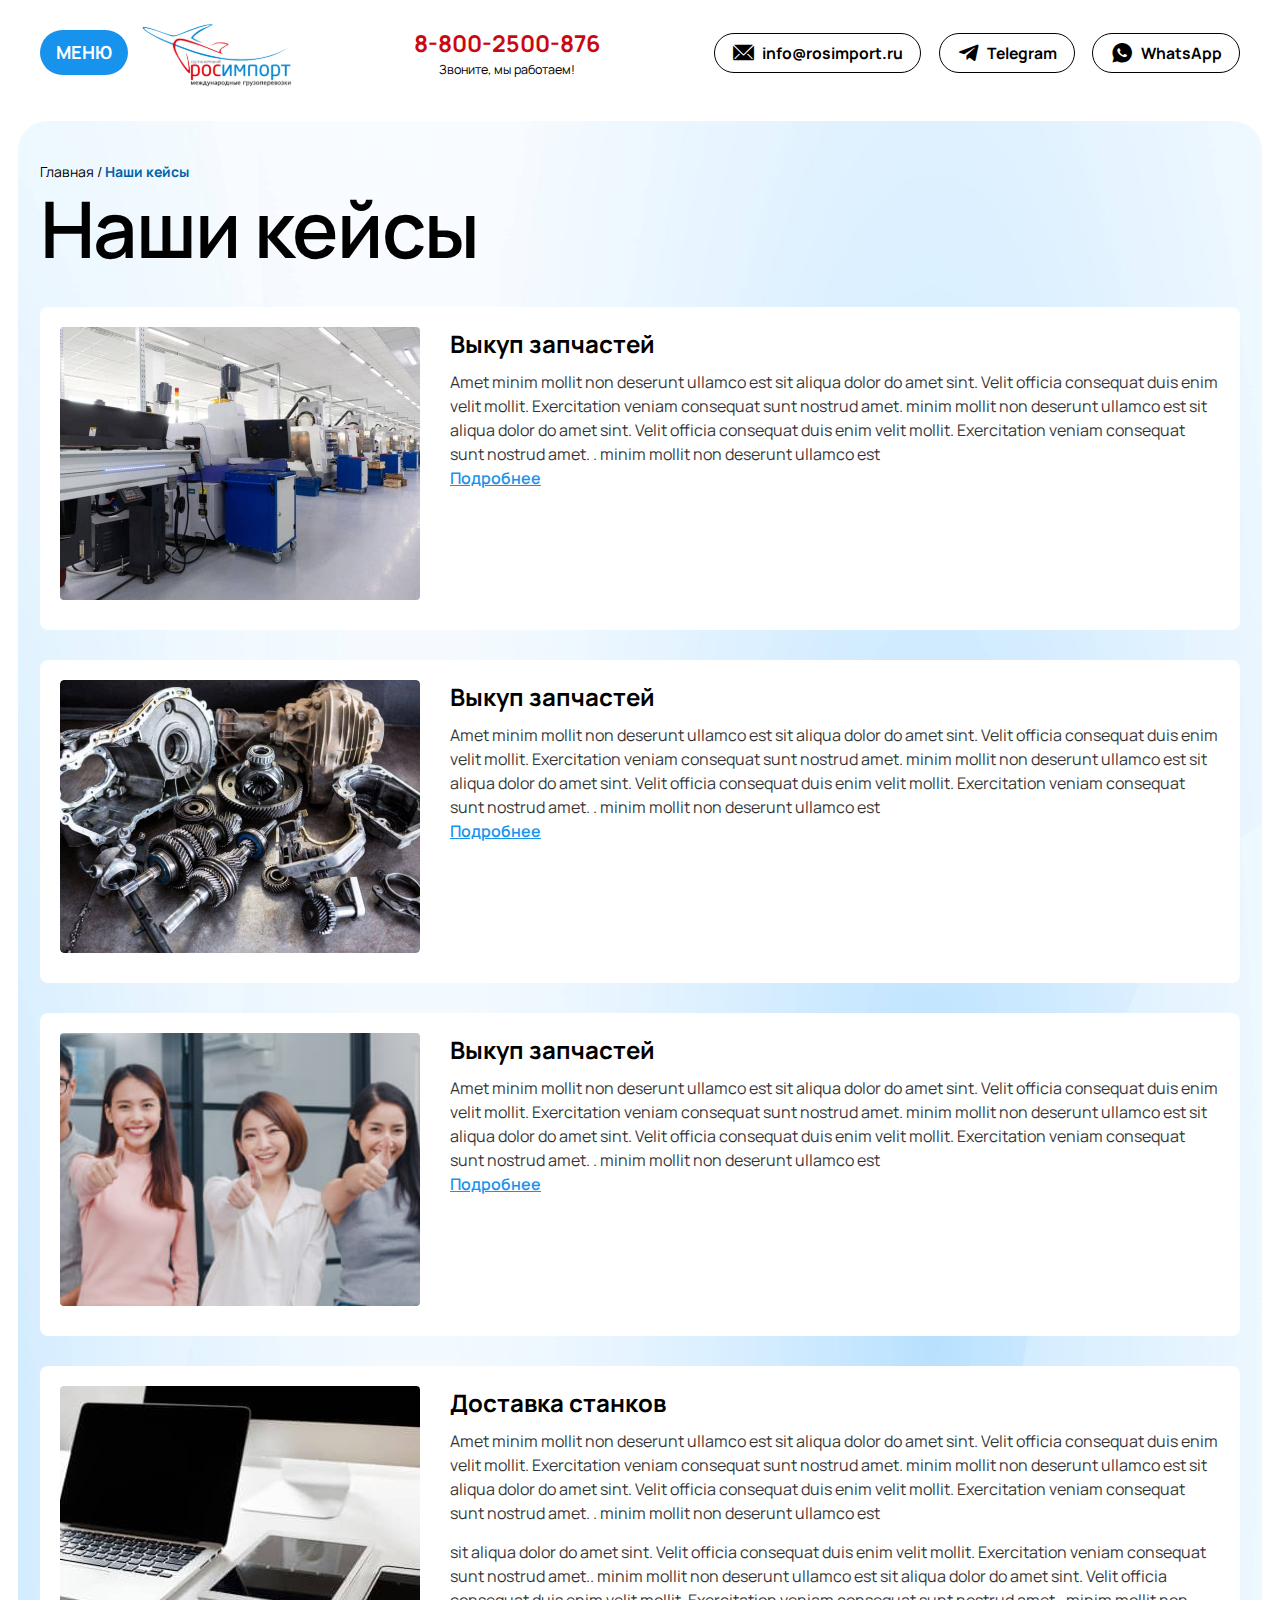
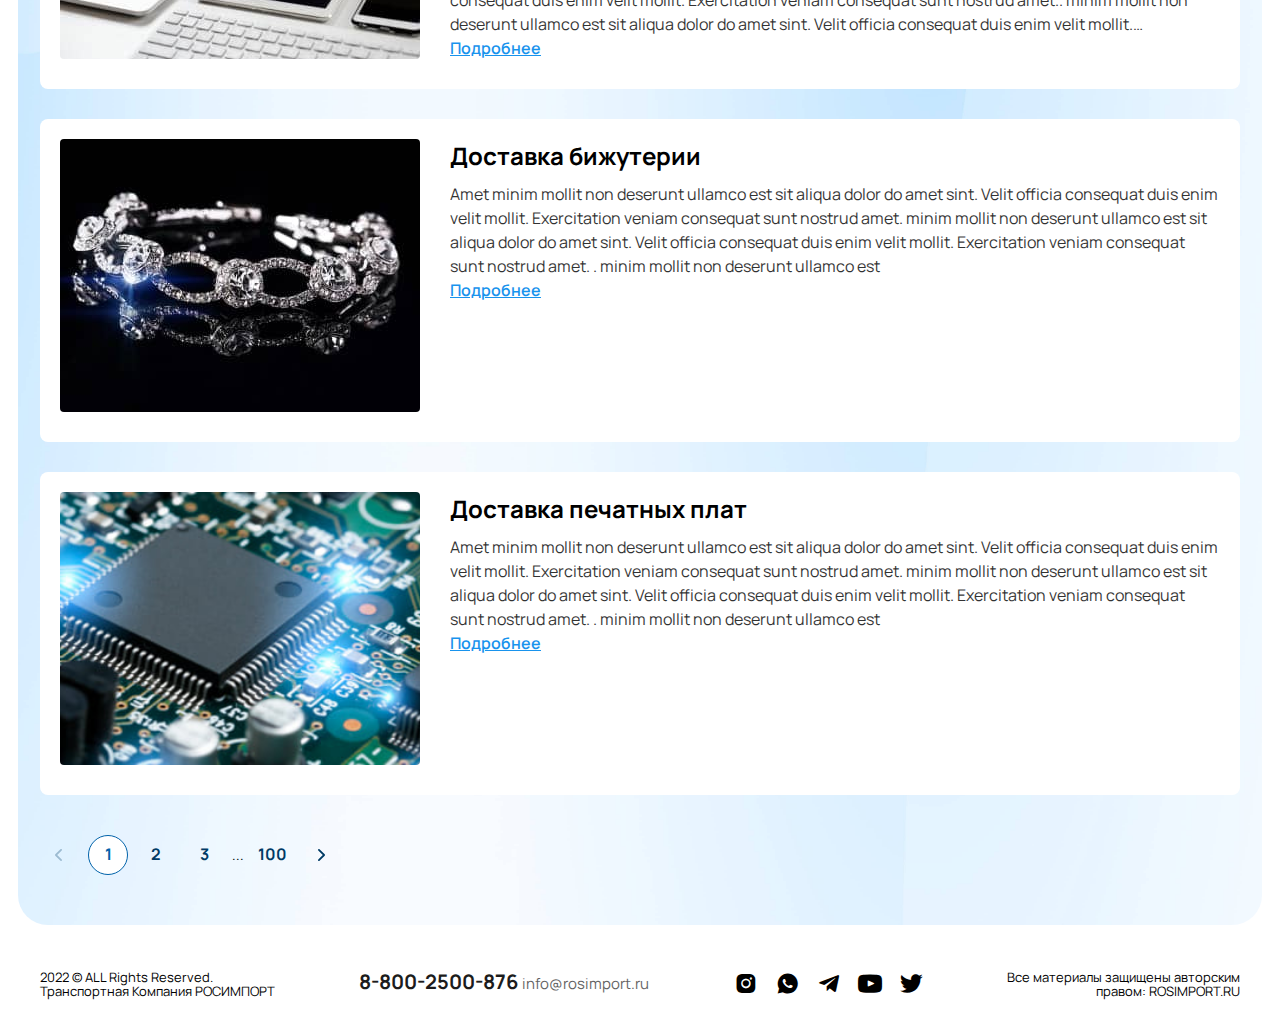
==== commit 60fcbad6: "123" ====
--- a/portfolio.html
+++ b/portfolio.html
@@ -25,7 +25,7 @@
 							<span>Н</span>
 							<span>Ю</span>
 						</div>
-						<a href="#" data-da=".header__body, 1064, last" class="header-logo">
+						<a href="index.html" data-da=".header__body, 1064, last" class="header-logo">
 							<img src="img/header/1.svg" alt="">
 						</a>
 					</div>
@@ -229,7 +229,7 @@
 			<div class="container">
 				<div class="page-head">
 					<ul class="breadcrumbs">
-						<li class="breadcrumbs__item"><a href="#">Главная</a></li>
+						<li class="breadcrumbs__item"><a href="index.html">Главная</a></li>
 						<li class="breadcrumbs__item active"><span> Наши кейсы</span></li>
 					</ul>
 					<h1 class="page-head__title">Наши кейсы</h1>
@@ -370,6 +370,42 @@
 		</footer>
 	</div>
 
+	<div class="popup" id="orderForm">
+		<div class="popup__content">
+			<div class="popup__body --small">
+				<button class="popup__close"></button>
+				<div class="orderForm"><img class="popup__logo" src="img/logo.png" alt="" />
+					<h2 class="orderForm__title">Оставить заявку</h2>
+					<form class="orderForm__form" id="orderFormItem" action="">
+						<div class="input-group">
+							<label for="userName">Ваше имя <i>*</i></label>
+							<!--INFO: Класс невалидного поля .error-->
+							<input type="text" name="user_name" required="required" id="userName" />
+						</div>
+						<div class="input-group">
+							<label for="userTel">Ваш e-mail или номер телефона <i>*</i></label>
+							<!--INFO: Класс невалидного поля .error-->
+							<input type="text" name="user_tel" required="required" id="userTel" />
+						</div>
+						<div class="input-group">
+							<label for="userQuestion">Ваш вопрос</label>
+							<!--INFO: Класс невалидного поля .error-->
+							<textarea id="userQuestion" name="user_question"></textarea>
+						</div>
+						<label class="checkbox-group" for="userPolicy">
+							<input id="userPolicy" type="checkbox" name="policy" /><span>Я согласен(а) на обработку моих <a href="#">
+									персональных данных</a></span>
+						</label>
+						<!--INFO: Чтобы показать блок, нужно добавить класс .show-->
+						<div class="invalid-feedback">
+							<p>Обязательно к заполнению! Проверьте правильность ввода</p>
+						</div>
+						<button class="submit" type="submit">Отправить</button>
+					</form>
+				</div>
+			</div>
+		</div>
+	</div>
 	<div class="popup" id="feedbackForm">
 		<div class="popup__content">
 			<div class="popup__body">
@@ -379,19 +415,19 @@
 					<form class="feedbackForm__form" id="feedbackFormItem" action="" enctype="multipart/form-data">
 						<div class="feedbackForm__row">
 							<div class="input-group">
-								<label for="userName">Ваше имя <i>*</i></label>
-								<!--INFO: Класс невалидного поля .is-invalid-->
-								<input type="text" name="user_name" required="required" id="userName" />
+								<label for="userNameF">Ваше имя <i>*</i></label>
+								<!--INFO: Класс невалидного поля .error-->
+								<input type="text" name="user_name" required="required" id="userNameF" />
 							</div>
 							<div class="input-group">
-								<label for="userTel">Ваш e-mail или номер телефона <i>*</i></label>
-								<!--INFO: Класс невалидного поля .is-invalid-->
-								<input type="text" name="user_tel" required="required" id="userTel" />
+								<label for="userTelF">Ваш e-mail или номер телефона <i>*</i></label>
+								<!--INFO: Класс невалидного поля .error-->
+								<input type="text" name="user_tel" required="required" id="userTelF" />
 							</div>
 						</div>
 						<div class="input-group --max">
 							<label for="userFeedbacks">Напишите ваш отзыв</label>
-							<!--INFO: Класс невалидного поля .is-invalid-->
+							<!--INFO: Класс невалидного поля .error-->
 							<textarea id="userFeedbacks" name="user_feedbacks"></textarea>
 						</div>
 						<div class="feedbackForm__row">
@@ -404,7 +440,7 @@
 											<p>Нажмите на область с иконкой, чтобы прикрепить фото</p>
 										</div>
 									</div>
-									<!--INFO: Класс невалидного поля .is-invalid-->
+									<!--INFO: Класс невалидного поля .error-->
 									<input type="file" multiple name="files[]" id="userPhoto" />
 								</div>
 								<label class="checkbox-group" for="isPublish">
@@ -431,7 +467,7 @@
 					<form class="authForm__form" id="authFormItem" action="">
 						<div class="input-group">
 							<label for="login">Ваш логин</label>
-							<!--INFO: Класс невалидного поля .is-invalid-->
+							<!--INFO: Класс невалидного поля .error-->
 							<input type="text" id="login" />
 						</div>
 						<div class="input-group">
--- a/css/style.css
+++ b/css/style.css
@@ -16,7 +16,9 @@
 
 a:focus, a:active {
   outline: none; }
-
+a:hover {
+  text-decoration: underline;
+}
 nav, footer, header, aside {
   display: block; }
 
@@ -215,6 +217,7 @@
 
 .fill-application__wrapper {
   background: #fff;
+  color: #003A65;
   padding: 25px;
   padding-top: 80px;
   border-radius: 16px; }
@@ -224,7 +227,7 @@
   font-size: 16px;
   font-weight: 400;
   line-height: 24px;
-  color: #003A65;
+  color: inherit;
   max-width: 50%;
   margin-bottom: 5px; }
 
@@ -233,7 +236,7 @@
   font-size: 20px;
   font-weight: 700;
   line-height: 30px;
-  color: #003A65;
+  color: inherit;
   position: relative; }
   .fill-application__title span {
     font-size: 14px;
@@ -267,7 +270,10 @@
   justify-content: center;
   -webkit-box-align: center;
   -ms-flex-align: center;
-  align-items: center; }
+  align-items: center;
+-webkit-transition: background 0.5s ease;
+	-o-transition: background 0.5s ease;
+	transition: background 0.5s ease;}
   .button-red:before {
     content: "";
     position: absolute;
@@ -280,9 +286,20 @@
     -webkit-transform: translate(-50%, -50%);
     -ms-transform: translate(-50%, -50%);
     transform: translate(-50%, -50%); }
+    .button-red:hover {
+      background: #98070c;
+    }
 
 .header {
   padding: 7px 0; }
+  .header.fixed {
+    position: fixed;
+    top: 0;
+    left: 0;
+    width: 100%;
+    background: #fff;
+    z-index: 5555;
+  }
   .header._active .header-shadow {
     opacity: 1;
     visibility: visible;
@@ -362,6 +379,10 @@
   -webkit-box-align: center;
   -ms-flex-align: center;
   align-items: center; }
+  .header-menu-contacts__button:hover {
+    background: #fff;
+    color: #1893ED;
+  }
 .header-logo {
   width: 168px;
   height: 86px;
@@ -508,6 +529,7 @@
   -ms-flex-align: center;
   align-items: center;
   border: 1px solid #000000;
+  color: #000;
   padding: 7px 17px;
   margin-right: 20px;
   border-radius: 30px; }
@@ -517,8 +539,13 @@
   .header-buttons-item:last-child {
     margin-right: 0; }
 
+
+    .header-buttons-item:hover {
+      color: #fff;
+      background: #000;
+    }
 .header-buttons-item__icon {
-  color: #000;
+  color: inherit;
   font-size: 24px;
   margin-right: 7px; }
   @media (max-width: 1440px) {
@@ -530,7 +557,7 @@
   font-size: 16px;
   font-weight: 700;
   line-height: 24px;
-  color: #000; }
+  color: inherit}
   @media (max-width: 1440px) {
     .header-buttons-item__text {
       font-size: calc(14px + 2 * ((100vw - 320px) / 1120)); } }
@@ -717,6 +744,9 @@
     font-weight: 400;
     line-height: 30px;
     color: #fff; }
+    .header-menu-navigation__link a:hover {
+      text-decoration: underline;
+    }
 
 .header-menu-contacts {
   -webkit-box-flex: 0;
@@ -803,6 +833,14 @@
     -webkit-box-ordinal-group: 3;
     -ms-flex-order: 2;
     order: 2; }
+ .header-menu-stock .fill-application:hover  .fill-application__wrapper{
+  background: transparent;
+  color: #fff;
+ }
+ .header-menu-stock .fill-application:hover .fill-application__title span {
+  color: #fff;
+ }
+
   @media (max-width: 1240px) {
     .header-menu-stock {
       -webkit-box-flex: 1;
@@ -1053,7 +1091,11 @@
   justify-content: center;
   -webkit-box-align: center;
   -ms-flex-align: center;
-  align-items: center; }
+  align-items: center;
+-webkit-transition: background 0.5s ease;
+	-o-transition: background 0.5s ease;
+	transition: background 0.5s ease;}
+
   .index-slaider__button:before {
     content: "";
     position: absolute;
@@ -1066,6 +1108,10 @@
     -webkit-transform: translate(-50%, -50%);
     -ms-transform: translate(-50%, -50%);
     transform: translate(-50%, -50%); }
+
+    .index-slaider__button:hover {
+      background: #98070c;
+    }
 
 @media (max-width: 767px) {
   .index-slaider__button {
@@ -1275,10 +1321,13 @@
 .experience-blok__item {
   padding: 20px;
   background: #fff;
+  color: #1C1C1C;
+  border: 1px dashed #FFFFFF;
   -webkit-box-flex: 0;
   -ms-flex: 0 0 39%;
   flex: 0 0 39%;
-  border-radius: 8px; }
+  border-radius: 8px;
+transition: all 0.5s ease; }
   @media (max-width: 767px) {
     .experience-blok__item {
       -webkit-box-flex: 0 !important;
@@ -1296,7 +1345,13 @@
       -webkit-box-flex: 0 !important;
       -ms-flex: 0 0 100% !important;
       flex: 0 0 100% !important; } }
-
+.experience-blok__item:hover {
+  background: #1893ED;
+  color: #fff
+}
+.experience-blok__item:hover .experience-blok__link {
+  color: #fff;
+}
 .experience-blok__item_big {
   -webkit-box-flex: 0;
   -ms-flex: 0 0 59%;
@@ -1315,20 +1370,19 @@
   font-family: Manrope;
   font-size: 24px;
   font-weight: 700;
-  line-height: 34px;
-  color: #1C1C1C; }
+  line-height: 34px; }
 
 .experience-blok__text {
   font-family: Manrope;
   font-size: 16px;
   font-weight: 400;
   line-height: 24px;
-  color: #1C1C1C;
   margin-bottom: 10px;
   overflow: hidden;
 	display: -webkit-box;
 	-webkit-line-clamp: 3;
 	-webkit-box-orient: vertical;
+  opacity: 0.8;
 }
 
   .experience-blok__text._active::-webkit-scrollbar-track {
@@ -1496,6 +1550,9 @@
 .our-possibilities-bottom .button-red {
   background: #fff;
   color: #003A65; }
+  .our-possibilities-bottom .button-red:hover {
+  background: #003A65;
+  color: #fff; }
 
 .our-possibilities-bottom .backgraund-blue {
   background: #003A65; }
@@ -1821,6 +1878,7 @@
 
 .gallery-blok__img {
   padding-top: 50%;
+  border-radius: 4px;
   width: 100%;
   -webkit-box-flex: 1;
   -ms-flex: 1 1 auto;
--- a/css/post.css
+++ b/css/post.css
@@ -1,3 +1,58 @@
+.banner-header {
+	position: relative;
+	background: #0062A9;
+	font-weight: 400;
+	font-size: 16px;
+	line-height: 150%;
+	text-transform: uppercase;
+	color: #FFFFFF;
+	text-align: center;
+	padding: 11px 35px;
+	transition: all 0.5s ease;
+}
+.banner-header.hide {
+	opacity: 0;
+	visibility: hidden;
+	position: absolute;
+	top: -100px;
+}
+.banner-header p {
+	padding: 0;
+	margin: 0;
+}
+.banner-header a {
+	font-weight: 700;
+	color: inherit;
+	text-decoration-line: underline;
+}
+.banner-header__close {
+	display: flex;
+	justify-content: center;
+	align-items: center;
+	position: absolute;
+	top: 50%;
+	transform: translateY(-50%);
+	right: 18px;
+	border-radius: 40px;
+	width: 24px;
+	height: 24px;
+	background-color: transparent;
+	background-image: url("data:image/svg+xml,%3Csvg width='24' height='24' viewBox='0 0 24 24' fill='none' xmlns='http://www.w3.org/2000/svg'%3E%3Cpath d='M12.9391 11.9994L15.803 9.14179C15.9284 9.01635 15.9989 8.84623 15.9989 8.66884C15.9989 8.49146 15.9284 8.32133 15.803 8.1959C15.6776 8.07047 15.5075 8 15.3301 8C15.1528 8 14.9827 8.07047 14.8572 8.1959L12 11.0602L9.14276 8.1959C9.01735 8.07047 8.84725 8 8.66988 8C8.49252 8 8.32242 8.07047 8.19701 8.1959C8.07159 8.32133 8.00114 8.49146 8.00114 8.66884C8.00114 8.84623 8.07159 9.01635 8.19701 9.14179L11.0609 11.9994L8.19701 14.8571C8.13458 14.919 8.08504 14.9927 8.05122 15.0738C8.01741 15.155 8 15.2421 8 15.33C8 15.418 8.01741 15.505 8.05122 15.5862C8.08504 15.6674 8.13458 15.741 8.19701 15.803C8.25892 15.8654 8.33259 15.915 8.41375 15.9488C8.49491 15.9826 8.58196 16 8.66988 16C8.75781 16 8.84486 15.9826 8.92602 15.9488C9.00718 15.915 9.08085 15.8654 9.14276 15.803L12 12.9387L14.8572 15.803C14.9192 15.8654 14.9928 15.915 15.074 15.9488C15.1551 15.9826 15.2422 16 15.3301 16C15.418 16 15.5051 15.9826 15.5863 15.9488C15.6674 15.915 15.7411 15.8654 15.803 15.803C15.8654 15.741 15.915 15.6674 15.9488 15.5862C15.9826 15.505 16 15.418 16 15.33C16 15.2421 15.9826 15.155 15.9488 15.0738C15.915 14.9927 15.8654 14.919 15.803 14.8571L12.9391 11.9994Z' fill='white'/%3E%3Crect x='0.5' y='0.5' width='23' height='23' rx='11.5' stroke='white'/%3E%3C/svg%3E%0A");
+}
+@media (max-width: 639.8px) {
+	.banner-header {
+		font-size: 10px;
+		line-height: 150%;
+		text-align: left;
+		padding: 8px 0px;
+	}
+	.banner-header p {
+		padding-right: 50px;
+	}
+	.banner-header__close {
+		right: 10px;
+	}
+}
 .popup {
 	overflow: auto;
 	-webkit-overflow-scrolling: touch;
@@ -2046,6 +2101,8 @@
 	-ms-flex-align: stretch;
 	align-items: stretch;
 	gap: 32px;
+	max-width: 890px;
+  margin: 0 auto;
 	margin-top: 77px;
 }
 .offers-item {
@@ -2091,7 +2148,7 @@
 	font-weight: 400;
 	line-height: 24px;
 	opacity: 0.8;
-	max-width: 60%;
+	max-width: 62%;
 	margin-bottom: 5px;
 }
 .offers-item__title {
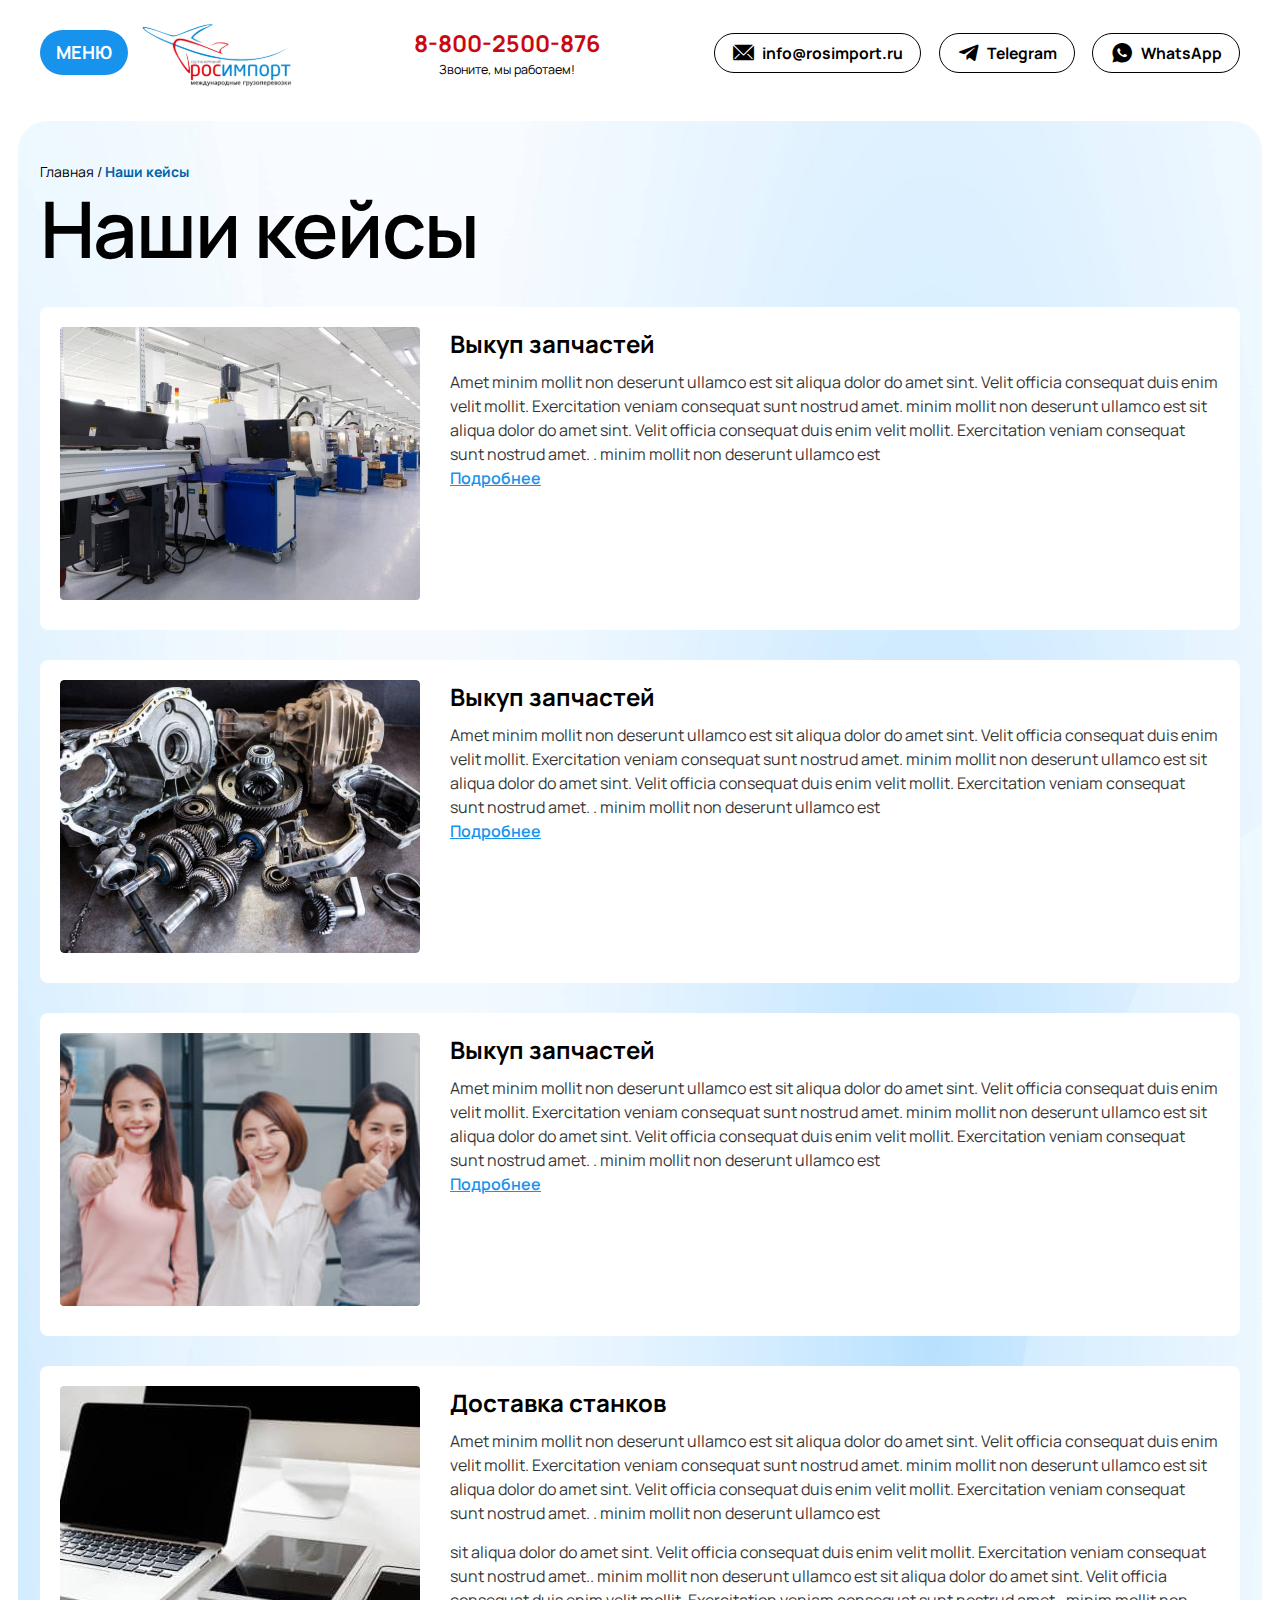
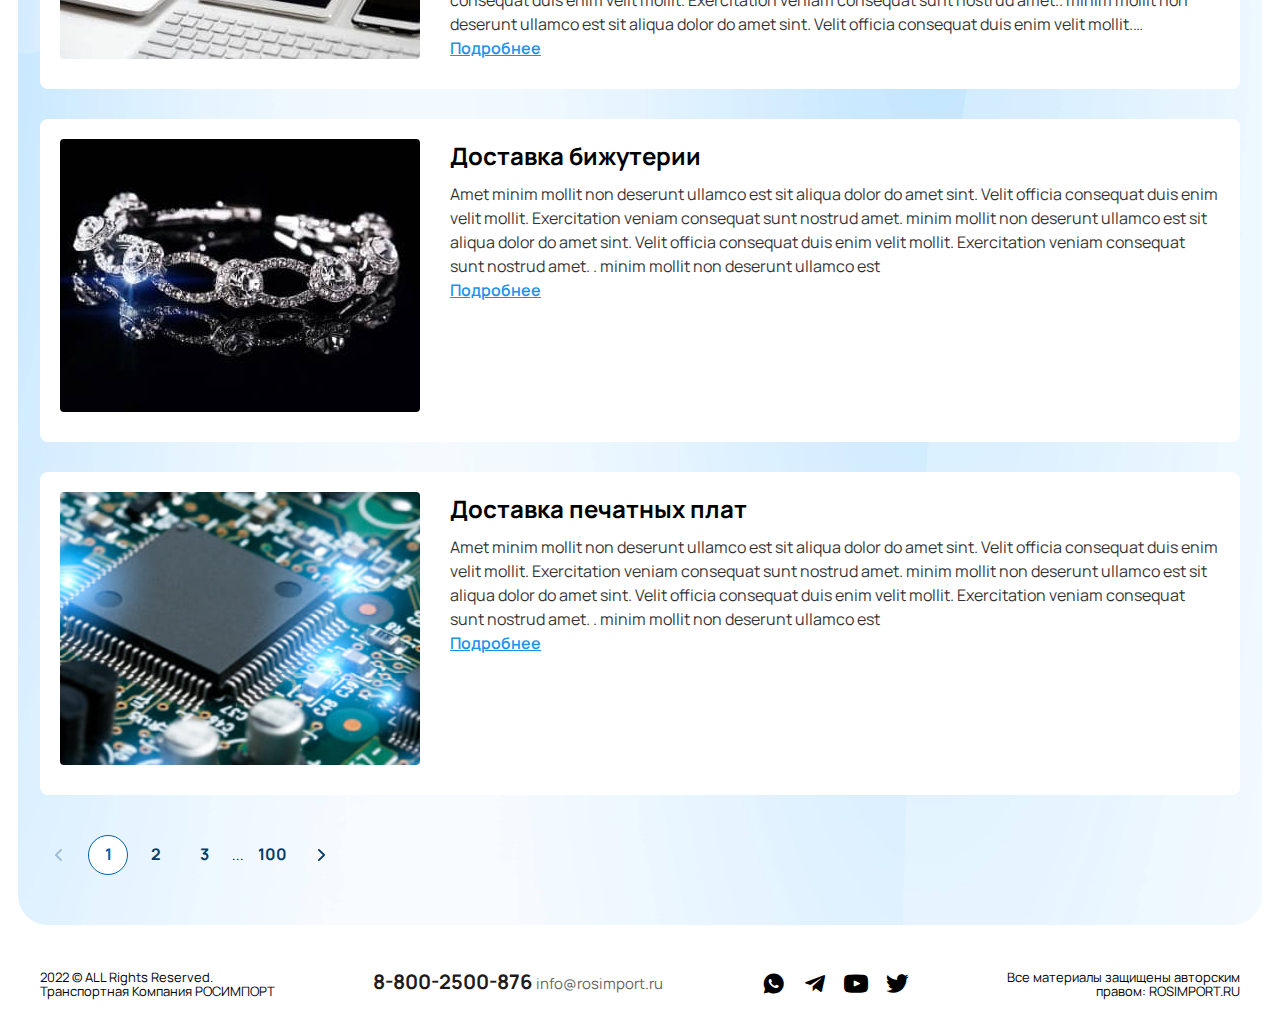
==== commit 80804a38: "fix" ====
--- a/portfolio.html
+++ b/portfolio.html
@@ -6,10 +6,9 @@
 	<meta name="viewport" content="width=device-width">
 	<meta name="format-detection" content="telephone=no">
 	<title>Транспортная Компания РОСИМПОРТ</title>
-	<link rel="icon" type="image/x-icon" href="img/favicon.svg" />
+	<link rel="icon" type="image/x-icon" href="img/favicon.svg">
 	<link rel="stylesheet" href="libs/swiper-bundle.min.css">
-	<link rel="stylesheet" href="css/style.css" />
-	<link rel="stylesheet" href="css/post.css" />
+	<link rel="stylesheet" href="css/style.css">
 </head>
 
 <body>
@@ -66,42 +65,42 @@
 										Навигация
 									</div>
 									<div class="header-menu-navigation__link">
-										<a href="portfolio.html">
+										<a data-scroll="" href="index.html#portfolio">
 											Наши кейсы
 										</a>
 									</div>
 									<div class="header-menu-navigation__link">
-										<a href="#">
+										<a href="index.html#services" data-scroll="">
 											Наши услуги
 										</a>
 									</div>
 									<div class="header-menu-navigation__link">
-										<a href="#">
+										<a href="index.html#course" data-scroll="">
 											Денежные переводы в Китай
 										</a>
 									</div>
 									<div class="header-menu-navigation__link">
-										<a href="#">
+										<a href="index.html#delivery" data-scroll>
 											Способы доставки, маршруты и расписание
 										</a>
 									</div>
 									<div class="header-menu-navigation__link">
-										<a href="#">
+										<a href="index.html#schema" data-scroll>
 											Схема работы
 										</a>
 									</div>
 									<div class="header-menu-navigation__link">
-										<a href="#">
+										<a href="index.html#problems" data-scroll>
 											Решение проблем
 										</a>
 									</div>
 									<div class="header-menu-navigation__link">
-										<a href="#">
+										<a href="index.html#feedbacks" data-scroll>
 											Отзывы
 										</a>
 									</div>
 									<div class="header-menu-navigation__link">
-										<a href="#">
+										<a href="index.html#faq" data-scroll>
 											Вопрос - ответ
 										</a>
 									</div>
@@ -155,7 +154,7 @@
 										</div>
 										<div class="timer__body">
 											<div class="timer-day">
-												<div class="timer__title">
+												<div class="timer__title timer__days">
 													6
 												</div>
 												<div class="timer__text">
@@ -163,7 +162,7 @@
 												</div>
 											</div>
 											<div class="timer-watch">
-												<div class="timer__title">
+												<div class="timer__title timer__hours">
 													12
 												</div>
 												<div class="timer__text">
@@ -171,13 +170,14 @@
 												</div>
 											</div>
 											<div class="timer-minutes">
-												<div class="timer__title">
+												<div class="timer__title timer__minutes">
 													47
 												</div>
 												<div class="timer__text">
 													минут
 												</div>
 											</div>
+											<div class="timer__item timer__seconds">00</div>
 										</div>
 									</div>
 									<a href="#orderForm" data-popup="" data-da=".header-menu-mb__content, 1064, last"
@@ -236,7 +236,7 @@
 				</div>
 				<div class="portfolio-list">
 					<div class="portfolio-item">
-						<div class="portfolio-item__cover"><img src="img/portfolio-cover-1.jpg" alt="" /></div>
+						<div class="portfolio-item__cover"><img src="img/portfolio-cover-1.jpg" alt=""></div>
 						<div class="portfolio-item__conten">
 							<h2 class="portfolio-item__title"><span class="number">01 / </span>Выкуп запчастей</h2>
 							<div class="portfolio-item__description">
@@ -248,7 +248,7 @@
 						</div>
 					</div>
 					<div class="portfolio-item">
-						<div class="portfolio-item__cover"><img src="img/portfolio-cover-2.jpg" alt="" /></div>
+						<div class="portfolio-item__cover"><img src="img/portfolio-cover-2.jpg" alt=""></div>
 						<div class="portfolio-item__conten">
 							<h2 class="portfolio-item__title"><span class="number">02 / </span>Выкуп запчастей</h2>
 							<div class="portfolio-item__description">
@@ -260,7 +260,7 @@
 						</div>
 					</div>
 					<div class="portfolio-item">
-						<div class="portfolio-item__cover"><img src="img/portfolio-cover-3.jpg" alt="" /></div>
+						<div class="portfolio-item__cover"><img src="img/portfolio-cover-3.jpg" alt=""></div>
 						<div class="portfolio-item__conten">
 							<h2 class="portfolio-item__title"><span class="number">03 / </span>Выкуп запчастей</h2>
 							<div class="portfolio-item__description">
@@ -272,7 +272,7 @@
 						</div>
 					</div>
 					<div class="portfolio-item">
-						<div class="portfolio-item__cover"><img src="img/portfolio-cover-4.jpg" alt="" /></div>
+						<div class="portfolio-item__cover"><img src="img/portfolio-cover-4.jpg" alt=""></div>
 						<div class="portfolio-item__conten">
 							<h2 class="portfolio-item__title"><span class="number">04 / </span>Доставка станков</h2>
 							<div class="portfolio-item__description">
@@ -291,7 +291,7 @@
 						</div>
 					</div>
 					<div class="portfolio-item">
-						<div class="portfolio-item__cover"><img src="img/portfolio-cover-5.jpg" alt="" /></div>
+						<div class="portfolio-item__cover"><img src="img/portfolio-cover-5.jpg" alt=""></div>
 						<div class="portfolio-item__conten">
 							<h2 class="portfolio-item__title"><span class="number">05 / </span>Доставка бижутерии</h2>
 							<div class="portfolio-item__description">
@@ -303,7 +303,7 @@
 						</div>
 					</div>
 					<div class="portfolio-item">
-						<div class="portfolio-item__cover"><img src="img/portfolio-cover-6.jpg" alt="" /></div>
+						<div class="portfolio-item__cover"><img src="img/portfolio-cover-6.jpg" alt=""></div>
 						<div class="portfolio-item__conten">
 							<h2 class="portfolio-item__title"><span class="number">05 / </span>Доставка печатных плат</h2>
 							<div class="portfolio-item__description">
@@ -337,9 +337,7 @@
 						</a>
 					</div>
 					<div data-da=".footer-mb__blok-top, 1064, last" class="footer__icon-list">
-						<div class="footer__icon">
-							<a href="#" target="_blank" class="icon-instagram"></a>
-						</div>
+
 						<div class="footer__icon">
 							<a href="#" target="_blank" class="icon-whatsapp"></a>
 						</div>
@@ -374,18 +372,18 @@
 		<div class="popup__content">
 			<div class="popup__body --small">
 				<button class="popup__close"></button>
-				<div class="orderForm"><img class="popup__logo" src="img/logo.png" alt="" />
+				<div class="orderForm"><img class="popup__logo" src="img/logo.png" alt="">
 					<h2 class="orderForm__title">Оставить заявку</h2>
-					<form class="orderForm__form" id="orderFormItem" action="">
+					<form class="orderForm__form" id="orderFormItem" action="#">
 						<div class="input-group">
 							<label for="userName">Ваше имя <i>*</i></label>
 							<!--INFO: Класс невалидного поля .error-->
-							<input type="text" name="user_name" required="required" id="userName" />
+							<input type="text" name="user_name" required="required" id="userName">
 						</div>
 						<div class="input-group">
 							<label for="userTel">Ваш e-mail или номер телефона <i>*</i></label>
 							<!--INFO: Класс невалидного поля .error-->
-							<input type="text" name="user_tel" required="required" id="userTel" />
+							<input type="text" name="user_tel" required="required" id="userTel">
 						</div>
 						<div class="input-group">
 							<label for="userQuestion">Ваш вопрос</label>
@@ -393,7 +391,7 @@
 							<textarea id="userQuestion" name="user_question"></textarea>
 						</div>
 						<label class="checkbox-group" for="userPolicy">
-							<input id="userPolicy" type="checkbox" name="policy" /><span>Я согласен(а) на обработку моих <a href="#">
+							<input id="userPolicy" type="checkbox" name="policy"><span>Я согласен(а) на обработку моих <a href="#">
 									персональных данных</a></span>
 						</label>
 						<!--INFO: Чтобы показать блок, нужно добавить класс .show-->
@@ -410,19 +408,19 @@
 		<div class="popup__content">
 			<div class="popup__body">
 				<button class="popup__close"></button>
-				<div class="feedbackForm"><img class="popup__logo" src="img/logo.png" alt="" />
+				<div class="feedbackForm"><img class="popup__logo" src="img/logo.png" alt="">
 					<h2 class="feedbackForm__title">Оставить отзыв</h2>
-					<form class="feedbackForm__form" id="feedbackFormItem" action="" enctype="multipart/form-data">
+					<form class="feedbackForm__form" id="feedbackFormItem" action="#" enctype="multipart/form-data">
 						<div class="feedbackForm__row">
 							<div class="input-group">
 								<label for="userNameF">Ваше имя <i>*</i></label>
 								<!--INFO: Класс невалидного поля .error-->
-								<input type="text" name="user_name" required="required" id="userNameF" />
+								<input type="text" name="user_name" required="required" id="userNameF">
 							</div>
 							<div class="input-group">
 								<label for="userTelF">Ваш e-mail или номер телефона <i>*</i></label>
 								<!--INFO: Класс невалидного поля .error-->
-								<input type="text" name="user_tel" required="required" id="userTelF" />
+								<input type="text" name="user_tel" required="required" id="userTelF">
 							</div>
 						</div>
 						<div class="input-group --max">
@@ -433,7 +431,7 @@
 						<div class="feedbackForm__row">
 							<div class="feedbackForm__column">
 								<div class="input-group">
-									<label for="">Вы можете загрузить фотографии</label>
+									<label for="userPhoto">Вы можете загрузить фотографии</label>
 									<div class="file-input">
 										<label class="file-input__image" for="userPhoto"></label>
 										<div class="file-input__content">
@@ -441,10 +439,10 @@
 										</div>
 									</div>
 									<!--INFO: Класс невалидного поля .error-->
-									<input type="file" multiple name="files[]" id="userPhoto" />
+									<input type="file" multiple name="files[]" id="userPhoto">
 								</div>
 								<label class="checkbox-group" for="isPublish">
-									<input id="isPublish" type="checkbox" name="is_review_publish" /><span>Не публиковать мой отзыв на
+									<input id="isPublish" type="checkbox" name="is_review_publish"><span>Не публиковать мой отзыв на
 										сайте</span>
 								</label>
 							</div>
@@ -462,17 +460,17 @@
 		<div class="popup__content">
 			<div class="popup__body --small">
 				<button class="popup__close"></button>
-				<div class="authForm"><img class="popup__logo" src="img/logo.png" alt="" />
+				<div class="authForm"><img class="popup__logo" src="img/logo.png" alt="">
 					<h2 class="authForm__title">Вход в личный кабинет</h2>
-					<form class="authForm__form" id="authFormItem" action="">
+					<form class="authForm__form" id="authFormItem" action="#">
 						<div class="input-group">
 							<label for="login">Ваш логин</label>
 							<!--INFO: Класс невалидного поля .error-->
-							<input type="text" id="login" />
+							<input type="text" id="login">
 						</div>
 						<div class="input-group">
 							<label for="password">Ваш пароль</label>
-							<input type="password" id="password" /><a href="">Забыли пароль?</a>
+							<input type="password" id="password"><a href="">Забыли пароль?</a>
 						</div>
 						<!--INFO: Чтобы показать блок, нужно добавить класс .show-->
 						<div class="invalid-feedback">
@@ -488,7 +486,7 @@
 		<div class="popup__content">
 			<div class="popup__body --small">
 				<button class="popup__close"></button>
-				<div class="orderForm"><img class="popup__logo" src="img/logo.png" alt="" />
+				<div class="orderForm"><img class="popup__logo" src="img/logo.png" alt="">
 					<h2 class="orderForm__title">Брагодарим за заявку</h2>
 					<p class="orderForm__text"> В ближайшее время наш менеджер свяжется с вами</p>
 					<button class="submit popup-close">Закрыть окно</button>
@@ -497,7 +495,7 @@
 		</div>
 	</div>
 
-	<script src="libs/jquery.js"></script>
+	<script src="libs/jquery.min.js"></script>
 	<script src="libs/jquery.validate.min.js"></script>
 	<script src="libs/swiper-bundle.min.js"></script>
 	<script src="js/custom.js"></script>
--- a/css/style.css
+++ b/css/style.css
@@ -221,7 +221,13 @@
   padding: 25px;
   padding-top: 80px;
   border-radius: 16px; }
-
+.fill-application__wrapper:hover {
+	background: transparent;
+	color: #fff
+}
+.fill-application__wrapper:hover .fill-application__title span  {
+	color: #fff
+}
 .fill-application__text {
   font-family: Manrope;
   font-size: 16px;
@@ -291,7 +297,9 @@
     }
 
 .header {
-  padding: 7px 0; }
+  padding: 7px 0;
+position: relative;
+z-index: 555; }
   .header.fixed {
     position: fixed;
     top: 0;
@@ -939,7 +947,7 @@
 
 .index-slaider__title {
   font-family: Manrope;
-  font-size: 78px;
+  font-size: 66px;
   line-height: 98px;
   font-weight: 600;
   color: #fff;
@@ -2145,3 +2153,4417 @@
   line-height: 15px;
   color: #003A65;
   margin-bottom: 15px; }
+
+  .banner-header {
+	position: relative;
+	background: #0062A9;
+	font-weight: 400;
+	font-size: 16px;
+	line-height: 150%;
+	text-transform: uppercase;
+	color: #FFFFFF;
+	text-align: center;
+	padding: 11px 35px;
+	transition: all 0.5s ease;
+}
+.banner-header.hide {
+	opacity: 0;
+	visibility: hidden;
+	position: absolute;
+	top: -100px;
+}
+.banner-header p {
+	padding: 0;
+	margin: 0;
+}
+.banner-header a {
+	font-weight: 700;
+	color: inherit;
+	text-decoration-line: underline;
+}
+.banner-header__close {
+	display: flex;
+	justify-content: center;
+	align-items: center;
+	position: absolute;
+	top: 50%;
+	transform: translateY(-50%);
+	right: 18px;
+	border-radius: 40px;
+	width: 24px;
+	height: 24px;
+	background-color: transparent;
+	background-image: url("data:image/svg+xml,%3Csvg width='24' height='24' viewBox='0 0 24 24' fill='none' xmlns='http://www.w3.org/2000/svg'%3E%3Cpath d='M12.9391 11.9994L15.803 9.14179C15.9284 9.01635 15.9989 8.84623 15.9989 8.66884C15.9989 8.49146 15.9284 8.32133 15.803 8.1959C15.6776 8.07047 15.5075 8 15.3301 8C15.1528 8 14.9827 8.07047 14.8572 8.1959L12 11.0602L9.14276 8.1959C9.01735 8.07047 8.84725 8 8.66988 8C8.49252 8 8.32242 8.07047 8.19701 8.1959C8.07159 8.32133 8.00114 8.49146 8.00114 8.66884C8.00114 8.84623 8.07159 9.01635 8.19701 9.14179L11.0609 11.9994L8.19701 14.8571C8.13458 14.919 8.08504 14.9927 8.05122 15.0738C8.01741 15.155 8 15.2421 8 15.33C8 15.418 8.01741 15.505 8.05122 15.5862C8.08504 15.6674 8.13458 15.741 8.19701 15.803C8.25892 15.8654 8.33259 15.915 8.41375 15.9488C8.49491 15.9826 8.58196 16 8.66988 16C8.75781 16 8.84486 15.9826 8.92602 15.9488C9.00718 15.915 9.08085 15.8654 9.14276 15.803L12 12.9387L14.8572 15.803C14.9192 15.8654 14.9928 15.915 15.074 15.9488C15.1551 15.9826 15.2422 16 15.3301 16C15.418 16 15.5051 15.9826 15.5863 15.9488C15.6674 15.915 15.7411 15.8654 15.803 15.803C15.8654 15.741 15.915 15.6674 15.9488 15.5862C15.9826 15.505 16 15.418 16 15.33C16 15.2421 15.9826 15.155 15.9488 15.0738C15.915 14.9927 15.8654 14.919 15.803 14.8571L12.9391 11.9994Z' fill='white'/%3E%3Crect x='0.5' y='0.5' width='23' height='23' rx='11.5' stroke='white'/%3E%3C/svg%3E%0A");
+}
+@media (max-width: 639.8px) {
+	.banner-header {
+		font-size: 10px;
+		line-height: 150%;
+		text-align: left;
+		padding: 8px 0px;
+	}
+	.banner-header p {
+		padding-right: 50px;
+	}
+	.banner-header__close {
+		right: 10px;
+	}
+}
+.popup {
+	overflow: auto;
+	-webkit-overflow-scrolling: touch;
+	z-index: 100;
+	padding: 30px 10px;
+	position: fixed;
+	top: 0;
+	left: 0;
+	width: 100%;
+	height: 100%;
+	-webkit-transition: visibility 0.5s ease 0s;
+	-o-transition: visibility 0.5s ease 0s;
+	transition: visibility 0.5s ease 0s;
+	visibility: hidden;
+	z-index: 9999;
+}
+.popup::before {
+	content: '';
+	background: rgba(28, 28, 28, 0.6);
+	position: fixed;
+	width: 100%;
+	height: 100%;
+	top: 0;
+	left: 0;
+	opacity: 0;
+	-webkit-transition: opacity 0.8s ease 0s;
+	-o-transition: opacity 0.8s ease 0s;
+	transition: opacity 0.8s ease 0s;
+}
+.popup.show {
+	visibility: visible;
+}
+.popup.show::before {
+	opacity: 1;
+}
+.popup.show .popup__body {
+	-webkit-transition: all 0.5s ease 0.2s;
+	-o-transition: all 0.5s ease 0.2s;
+	transition: all 0.5s ease 0.2s;
+	-webkit-transform: scale(1);
+	-ms-transform: scale(1);
+	transform: scale(1);
+}
+.popup__content {
+	display: -webkit-box;
+	display: -ms-flexbox;
+	display: flex;
+	-webkit-box-orient: vertical;
+	-webkit-box-direction: normal;
+	-ms-flex-direction: column;
+	flex-direction: column;
+	-webkit-box-align: center;
+	-ms-flex-align: center;
+	align-items: center;
+	min-height: 100%;
+	-webkit-box-flex: 1;
+	-ms-flex: 1 1 auto;
+	flex: 1 1 auto;
+	width: 100%;
+	display: flex;
+	-webkit-box-pack: center;
+	-ms-flex-pack: center;
+	justify-content: center;
+	align-items: center;
+}
+.popup__body {
+	max-width: 765px;
+	width: 100%;
+	-webkit-transform: scale(0);
+	-ms-transform: scale(0);
+	transform: scale(0);
+	position: relative;
+	background: #fff;
+	border: 1px solid #cccfda;
+	border-radius: 4px;
+	padding: 30px 20px;
+	padding-bottom: 50px;
+	display: -webkit-box;
+	display: -ms-flexbox;
+	display: flex;
+	-webkit-box-orient: vertical;
+	-webkit-box-direction: normal;
+	-ms-flex-direction: column;
+	flex-direction: column;
+	-webkit-box-pack: center;
+	-ms-flex-pack: center;
+	justify-content: center;
+	-webkit-box-align: center;
+	-ms-flex-align: center;
+	align-items: center;
+	-webkit-transition: all 0.5s ease 0s;
+	-o-transition: all 0.5s ease 0s;
+	transition: all 0.5s ease 0s;
+}
+.popup__body.--big {
+	max-width: 1220px;
+	padding: 0;
+}
+.popup__body.--small {
+	max-width: 400px;
+}
+.popup__close {
+	width: 24px;
+	height: 24px;
+	position: absolute;
+	top: 25px;
+	right: 25px;
+	cursor: pointer;
+	z-index: 30;
+	background: transparent;
+}
+.popup__close::after,
+.popup__close::before {
+	content: '';
+	display: block;
+	width: 24px;
+	height: 1px;
+	background: #000;
+	position: absolute;
+	top: 50%;
+	left: 50%;
+	-webkit-transition: all 0.3s ease 0s;
+	-o-transition: all 0.3s ease 0s;
+	transition: all 0.3s ease 0s;
+}
+.popup__close::before {
+	-webkit-transform: translate(-50%, -50%) rotate(-45deg);
+	-ms-transform: translate(-50%, -50%) rotate(-45deg);
+	transform: translate(-50%, -50%) rotate(-45deg);
+}
+.popup__close::after {
+	-webkit-transform: translate(-50%, -50%) rotate(45deg);
+	-ms-transform: translate(-50%, -50%) rotate(45deg);
+	transform: translate(-50%, -50%) rotate(45deg);
+}
+.popup__close:hover,
+.popup__close:focus-visible {
+	outline: none;
+}
+.popup__close:hover::after,
+.popup__close:hover::before,
+.popup__close:focus-visible::after,
+.popup__close:focus-visible::before {
+	background: #0083e5;
+}
+.popup__logo {
+	margin-bottom: 18px;
+	max-width: 175px;
+	width: 100%;
+	-o-object-fit: contain;
+	object-fit: contain;
+}
+@media (max-width: 1199.8px) {
+	.popup__body {
+		max-width: 400px;
+	}
+	.popup__body.--small {
+		max-width: 400px;
+	}
+}
+@media (max-width: 639.8px) {
+	.popup {
+		padding: 0;
+	}
+	.popup__body {
+		max-width: 100%;
+		min-height: 100vh;
+		border: none;
+		border-radius: 0px;
+		padding: 13px 10px;
+	}
+	.popup__body.--small {
+		max-width: 100%;
+	}
+	.popup__logo {
+		margin-bottom: 8px;
+		max-width: 140px;
+	}
+}
+.authForm {
+	width: 100%;
+}
+.authForm__title {
+	font-weight: 700;
+	font-size: 24px;
+	line-height: 1.2;
+	margin: 0;
+	padding-bottom: 18px;
+	margin-bottom: 20px;
+	border-bottom: 1px solid #cccfda;
+}
+.authForm__form {
+	margin: 0;
+	width: 100%;
+}
+.orderForm {
+	width: 100%;
+}
+.orderForm .popup__logo {
+	max-width: 140px;
+}
+.orderForm__title {
+	font-weight: 700;
+	font-size: 24px;
+	line-height: 1.2;
+	margin: 0;
+	margin-bottom: 25px;
+}
+.orderForm__form {
+	margin: 0;
+	width: 100%;
+}
+.feedbackForm {
+	width: 100%;
+}
+.feedbackForm__title {
+	font-weight: 700;
+	font-size: 24px;
+	line-height: 1.2;
+	margin: 0;
+	margin-bottom: 25px;
+}
+.feedbackForm__form {
+	margin: 0;
+	width: 100%;
+}
+.feedbackForm__row {
+	display: -webkit-box;
+	display: -ms-flexbox;
+	display: flex;
+	-webkit-box-pack: start;
+	-ms-flex-pack: start;
+	justify-content: flex-start;
+	-webkit-box-align: center;
+	-ms-flex-align: center;
+	align-items: center;
+	-ms-flex-wrap: wrap;
+	flex-wrap: wrap;
+	gap: 10px;
+}
+.feedbackForm__column {
+	margin-top: 10px;
+	max-width: 350px;
+	width: 100%;
+}
+.input-group {
+	max-width: 350px;
+	width: 100%;
+	display: -webkit-box;
+	display: -ms-flexbox;
+	display: flex;
+	-webkit-box-orient: vertical;
+	-webkit-box-direction: normal;
+	-ms-flex-direction: column;
+	flex-direction: column;
+	-webkit-box-pack: start;
+	-ms-flex-pack: start;
+	justify-content: flex-start;
+	-webkit-box-align: start;
+	-ms-flex-align: start;
+	align-items: flex-start;
+	margin-bottom: 10px;
+}
+.input-group.--max {
+	max-width: 100%;
+}
+.input-group label {
+	margin: 0;
+	font-weight: 700;
+	font-size: 15px;
+	line-height: 130%;
+	margin-bottom: 10px;
+}
+.input-group label i {
+	font-style: normal;
+	color: #c90910;
+}
+.input-group input {
+	font-weight: 600;
+	font-size: 18px;
+	line-height: 120%;
+	width: 100%;
+	-webkit-box-shadow: none;
+	box-shadow: none;
+	padding: 14px 16px;
+	border-radius: 10px;
+	border: 1px solid #d9d9d9;
+}
+.input-group input:focus,
+.input-group input:active {
+	outline: none;
+	border: 1px solid #767676;
+}
+.input-group input.error {
+	border-color: #c90910;
+}
+input.error {
+	border-color: #c90910;
+}
+.input-group input.error:focus {
+	outline: none;
+	border-color: #c90910;
+}
+.input-group textarea {
+	font-weight: 600;
+	font-size: 18px;
+	line-height: 120%;
+	width: 100%;
+	-webkit-box-shadow: none;
+	box-shadow: none;
+	padding: 14px 16px;
+	border-radius: 10px;
+	border: 1px solid #d9d9d9;
+	min-height: 100px;
+	resize: vertical;
+}
+.orderForm__text {
+	display: block;
+	text-align: center;
+	margin-bottom: 30px;
+}
+.input-group textarea:focus,
+.input-group textarea:active {
+	outline: none;
+	border: 1px solid #767676;
+}
+label.error {
+	display: none!important;
+}
+.input-group textarea.error {
+	border-color: #c90910;
+}
+.input-group textarea.error:focus {
+	outline: none;
+	border-color: #c90910;
+}
+.input-group a {
+	margin-top: 10px;
+	color: #0083e5;
+	font-weight: 400;
+	font-size: 14px;
+	text-decoration: none;
+}
+.input-group a:hover {
+	text-decoration: underline;
+}
+.file-input {
+	display: -webkit-box;
+	display: -ms-flexbox;
+	display: flex;
+	-webkit-box-pack: start;
+	-ms-flex-pack: start;
+	justify-content: flex-start;
+	-webkit-box-align: center;
+	-ms-flex-align: center;
+	align-items: center;
+}
+.file-input + input {
+	display: none;
+}
+.file-input__image {
+	position: relative;
+	cursor: pointer;
+	display: block;
+	-webkit-box-flex: 0;
+	-ms-flex: 0 0 64px;
+	flex: 0 0 64px;
+	width: 63px;
+	height: 83px;
+	border: 1px solid #d9d9d9;
+	border-radius: 4px;
+	background: url("data:image/svg+xml,%3Csvg width='24' height='24' viewBox='0 0 24 24' fill='none' xmlns='http://www.w3.org/2000/svg'%3E%3Cpath d='M3 4V1H5V4H8V6H5V9H3V6H0V4H3ZM6 10V7H9V4H16L17.83 6H21C22.1 6 23 6.9 23 8V20C23 21.1 22.1 22 21 22H5C3.9 22 3 21.1 3 20V10H6ZM13 19C15.76 19 18 16.76 18 14C18 11.24 15.76 9 13 9C10.24 9 8 11.24 8 14C8 16.76 10.24 19 13 19ZM9.8 14C9.8 15.77 11.23 17.2 13 17.2C14.77 17.2 16.2 15.77 16.2 14C16.2 12.23 14.77 10.8 13 10.8C11.23 10.8 9.8 12.23 9.8 14Z' fill='%23D9D9D9'/%3E%3C/svg%3E") center center/24px no-repeat;
+}
+.file-input__image:hover {
+	opacity: 0.5;
+}
+.file-input__image img {
+	width: 100%;
+	height: 100%;
+	-o-object-fit: cover;
+	object-fit: cover;
+	position: absolute;
+	top: 0;
+	left: 0;
+	border: 1px solid #d9d9d9;
+	border-radius: 4px;
+}
+.file-input__image span:last-child img {
+	-webkit-transform: rotate(0deg);
+	-ms-transform: rotate(0deg);
+	transform: rotate(0deg);
+}
+.file-input__image span:nth-last-child(2) img {
+	-webkit-transform: rotate(10deg);
+	-ms-transform: rotate(10deg);
+	transform: rotate(10deg);
+}
+.file-input__image span:nth-last-child(3) img {
+	-webkit-transform: rotate(20deg);
+	-ms-transform: rotate(20deg);
+	transform: rotate(20deg);
+}
+.file-input__content {
+	max-width: 203px;
+	font-weight: 400;
+	font-size: 13px;
+	line-height: 130%;
+	margin-left: 20px;
+}
+.file-input__content p {
+	margin: 0;
+}
+.checkbox-group {
+	display: -webkit-box;
+	display: -ms-flexbox;
+	display: flex;
+	-webkit-box-pack: start;
+	-ms-flex-pack: start;
+	justify-content: flex-start;
+	-webkit-box-align: start;
+	-ms-flex-align: start;
+	align-items: flex-start;
+	font-weight: 400;
+	font-size: 13px;
+	line-height: 120%;
+	color: #1c1c1c;
+	margin-top: 10px;
+}
+.checkbox-group span {
+	-webkit-user-select: none;
+	-moz-user-select: none;
+	-ms-user-select: none;
+	user-select: none;
+	opacity: 0.8;
+	-ms-flex-item-align: center;
+	-ms-grid-row-align: center;
+	align-self: center;
+}
+.checkbox-group a {
+	color: #1c1c1c;
+	text-decoration: underline;
+}
+.checkbox-group input {
+	-webkit-box-flex: 0;
+	-ms-flex: 0 0 16px;
+	flex: 0 0 16px;
+	-ms-flex-item-align: center;
+	-ms-grid-row-align: center;
+	align-self: center;
+	width: 16px;
+	height: 16px;
+	margin-right: 6px;
+}
+button.submit {
+	max-width: 350px;
+	width: 100%;
+	padding: 24px;
+	background: #c90910;
+	border-radius: 100px;
+	font-weight: 600;
+	font-size: 18px;
+	line-height: 133%;
+	color: #fff;
+	-webkit-transition: background 0.5s ease;
+	-o-transition: background 0.5s ease;
+	transition: background 0.5s ease;
+}
+button.spiner {
+	position: relative;
+}
+button.spiner::after {
+	content: 'Загрузка...';
+	position: absolute;
+	top: 0;
+	left: 0;
+	width: 100%;
+	height: 100%;
+	padding: 24px;
+	background: #c90910;
+	border-radius: 100px;
+	font-weight: 600;
+	font-size: 18px;
+	line-height: 133%;
+	color: #fff;
+}
+button.submit:hover {
+	background: #98070c;
+}
+button.submit:active {
+	-webkit-transform: scale(0.98);
+	-ms-transform: scale(0.98);
+	transform: scale(0.98);
+}
+.invalid-feedback {
+	position: relative;
+	margin: 20px 0px;
+	padding-left: 32px;
+	font-weight: 400;
+	font-size: 14px;
+	line-height: 130%;
+	color: #c90910;
+	visibility: hidden;
+	opacity: 0;
+}
+.invalid-feedback.show {
+	visibility: visible;
+	opacity: 1;
+}
+.invalid-feedback p {
+	margin: 0;
+}
+.invalid-feedback::before {
+	content: '';
+	width: 24px;
+	height: 24px;
+	display: block;
+	background-image: url("data:image/svg+xml,%3Csvg width='24' height='24' viewBox='0 0 24 24' fill='none' xmlns='http://www.w3.org/2000/svg'%3E%3Cpath d='M11.953 2C6.465 2 2 6.486 2 12C2 17.514 6.486 22 12 22C17.514 22 22 17.514 22 12C22 6.486 17.493 2 11.953 2ZM12 20C7.589 20 4 16.411 4 12C4 7.589 7.567 4 11.953 4C16.391 4 20 7.589 20 12C20 16.411 16.411 20 12 20Z' fill='%23C90910'/%3E%3Cpath d='M11 7H13V14H11V7ZM11 15H13V17H11V15Z' fill='%23C90910'/%3E%3C/svg%3E");
+	position: absolute;
+	top: 0;
+	left: 0;
+}
+.feedbackSlider {
+	overflow: hidden;
+	position: relative;
+}
+.feedbackSlider-parent {
+	max-width: 1220px;
+	width: 100%;
+	padding: 60px 90px 150px 60px;
+}
+.feedbackSlider .swiper-wrapper {
+	-webkit-box-align: stretch;
+	-ms-flex-align: stretch;
+	align-items: stretch;
+	-webkit-box-sizing: border-box;
+	box-sizing: border-box;
+}
+.feedbackSlider .swiper-wrapper .swiper-slide {
+	height: auto;
+	max-height: 100%;
+}
+.feedbackSlider-prev {
+	top: 50%;
+	-webkit-box-flex: 0;
+	-ms-flex: 0 0 47px;
+	flex: 0 0 47px;
+	width: 47px;
+	height: 40px;
+	padding: 6px 9px;
+	background: #fff;
+	border: 1px solid #0062a9;
+	border-radius: 20px;
+	-webkit-transform: translateX(-76px);
+	-ms-transform: translateX(-76px);
+	transform: translateX(-76px);
+}
+.feedbackSlider-prev::after {
+	display: none;
+}
+.feedbackSlider-prev::before {
+	content: '';
+	-webkit-box-flex: 0;
+	-ms-flex: 0 0 28px;
+	flex: 0 0 28px;
+	width: 28px;
+	height: 28px;
+	background: url('../img/icons/arrow_line.svg') center center/contain no-repeat;
+	-webkit-transform: rotate(180deg);
+	-ms-transform: rotate(180deg);
+	transform: rotate(180deg);
+}
+.feedbackSlider-next {
+	-webkit-box-flex: 0;
+	-ms-flex: 0 0 47px;
+	flex: 0 0 47px;
+	width: 47px;
+	height: 40px;
+	padding: 6px 9px;
+	background: #fff;
+	border: 1px solid #0062a9;
+	border-radius: 20px;
+	-webkit-transform: translateX(76px);
+	-ms-transform: translateX(76px);
+	transform: translateX(76px);
+}
+.feedbackSlider-next::after {
+	display: none;
+}
+.feedbackSlider-next::before {
+	content: '';
+	-webkit-box-flex: 0;
+	-ms-flex: 0 0 28px;
+	flex: 0 0 28px;
+	width: 28px;
+	height: 28px;
+	background: url('../img/icons/arrow_line.svg') center center/contain no-repeat;
+}
+.feedbackSlider .feedbackSlider-item {
+	width: 100%;
+	height: 100%;
+}
+.feedbackSlider .feedbackSlider-item__head {
+	display: -webkit-box;
+	display: -ms-flexbox;
+	display: flex;
+	-webkit-box-pack: justify;
+	-ms-flex-pack: justify;
+	justify-content: space-between;
+	-webkit-box-align: start;
+	-ms-flex-align: start;
+	align-items: flex-start;
+	margin-bottom: 25px;
+	-webkit-box-orient: vertical;
+	-webkit-box-direction: normal;
+	-ms-flex-direction: column;
+	flex-direction: column;
+}
+.feedbackSlider .feedbackSlider-item__author {
+	display: -webkit-box;
+	display: -ms-flexbox;
+	display: flex;
+	-webkit-box-pack: start;
+	-ms-flex-pack: start;
+	justify-content: flex-start;
+	-webkit-box-align: center;
+	-ms-flex-align: center;
+	align-items: center;
+	font-weight: 700;
+	font-size: 18px;
+	line-height: 130%;
+	color: #000;
+}
+.feedbackSlider .feedbackSlider-item__author::before {
+	content: '';
+	-webkit-box-flex: 0;
+	-ms-flex: 0 0 28px;
+	flex: 0 0 28px;
+	width: 28px;
+	height: 28px;
+	background: url('../img/icons/Avatars.svg') center center/contain no-repeat;
+	margin-right: 10px;
+}
+.feedbackSlider .feedbackSlider-item__date {
+	font-weight: 400;
+	font-size: 13px;
+	line-height: 130%;
+	opacity: 0.7;
+	padding-left: 38px;
+	margin-top: 3px;
+}
+.feedbackSlider .feedbackSlider-item__content {
+	color: #000;
+}
+.feedbackSlider .feedbackSlider-item__content p {
+	margin: 0;
+	margin: 10px 0;
+	font-weight: 400;
+	font-size: 16px;
+	line-height: 150%;
+	display: -webkit-box;
+	display: -ms-flexbox;
+	display: flex;
+	-webkit-box-orient: vertical;
+	-webkit-box-direction: normal;
+	-ms-flex-direction: column;
+	flex-direction: column;
+}
+.feedbackSlider .feedbackSlider-item__photos {
+	margin-top: 20px;
+	display: -webkit-box;
+	display: -ms-flexbox;
+	display: flex;
+	-webkit-box-pack: start;
+	-ms-flex-pack: start;
+	justify-content: flex-start;
+	-webkit-box-align: center;
+	-ms-flex-align: center;
+	align-items: center;
+	gap: 10px;
+}
+.feedbackSlider .feedbackSlider-item__photos img {
+	width: 80px;
+	height: 100px;
+	-o-object-fit: cover;
+	object-fit: cover;
+	border-radius: 4px;
+}
+.feedbackSlider .feedbackSlider-item__response {
+	margin-top: 30px;
+	border-top: 1px solid rgba(165, 165, 165, 0.3);
+	padding-top: 20px;
+}
+.feedbackSlider .feedbackSlider-item__response p {
+	font-weight: 700;
+	font-size: 15px;
+	line-height: 130%;
+	margin: 0;
+}
+.feedbackSlider .feedbackSlider-item__response .feedbackSlider-item__content {
+	margin-top: 20px;
+	margin-left: 6px;
+	border-left: 2px solid #1893ed;
+	padding-left: 12px;
+}
+.feedbackSlider .feedbackSlider-item__response .feedbackSlider-item__content p {
+	margin: 0;
+	margin: 10px 0;
+	font-weight: 400;
+	font-size: 16px;
+	line-height: 150%;
+	display: -webkit-box;
+	display: -ms-flexbox;
+	display: flex;
+}
+@media (max-width: 1199.8px) {
+	.feedbackSlider-parent {
+		position: relative;
+		max-width: 684px;
+		padding: 30px;
+	}
+	.feedbackSlider-prev,
+	.feedbackSlider-next {
+		position: relative;
+		top: auto;
+		left: auto;
+		right: auto;
+		margin: 0;
+		-webkit-transform: translateX(0px);
+		-ms-transform: translateX(0px);
+		transform: translateX(0px);
+	}
+}
+@media (max-width: 639.8px) {
+	.authForm__title {
+		padding-bottom: 15px;
+		margin-bottom: 15px;
+	}
+	.orderForm__title {
+		margin-bottom: 15px;
+	}
+	.input-group {
+		max-width: 100%;
+		margin-bottom: 15px;
+	}
+	.input-group label {
+		font-size: 13px;
+		margin-bottom: 5px;
+	}
+	.input-group input,
+	.input-group textarea {
+		font-size: 14px;
+		padding: 11px 14px;
+	}
+	.input-group a {
+		font-size: 14px;
+	}
+	button.submit {
+		padding: 20px;
+		font-size: 15px;
+	}
+	.invalid-feedback {
+		margin: 15px 0px;
+		font-size: 12px;
+	}
+}
+.page-head {
+	margin-bottom: 40px;
+}
+.page-head__title {
+	padding: 0;
+	margin: 0;
+	font-weight: 600;
+	font-size: 78px;
+	line-height: 100%;
+	letter-spacing: -0.02em;
+	-webkit-font-feature-settings: 'pnum' on, 'lnum' on;
+	font-feature-settings: 'pnum' on, 'lnum' on;
+}
+.breadcrumbs {
+	display: -webkit-box;
+	display: -ms-flexbox;
+	display: flex;
+	-ms-flex-wrap: wrap;
+	flex-wrap: wrap;
+	-webkit-box-pack: start;
+	-ms-flex-pack: start;
+	justify-content: flex-start;
+	-webkit-box-align: center;
+	-ms-flex-align: center;
+	align-items: center;
+	padding: 0;
+	margin: 0;
+	list-style-type: none;
+	margin-bottom: 10px;
+}
+.breadcrumbs__item {
+	font-size: 14px;
+	line-height: 100%;
+}
+.breadcrumbs__item::after {
+	content: ' / ';
+	display: inline-block;
+	margin: 0 3px;
+}
+.breadcrumbs__item a {
+  color: inherit
+}
+.breadcrumbs__item a:hover {
+	text-decoration: underline;
+	color: #0062a9;
+}
+.breadcrumbs__item.active {
+	font-weight: 700;
+	color: #0062a9;
+}
+.breadcrumbs__item.active::after {
+	display: none;
+}
+.pagination {
+	margin-top: 40px;
+	display: -webkit-box;
+	display: -ms-flexbox;
+	display: flex;
+	-webkit-box-pack: start;
+	-ms-flex-pack: start;
+	justify-content: flex-start;
+	-webkit-box-align: center;
+	-ms-flex-align: center;
+	align-items: center;
+	gap: 8px;
+}
+.pagination__btn {
+	-webkit-box-flex: 0;
+	-ms-flex: 0 0 auto;
+	flex: 0 0 auto;
+	min-width: 40px;
+	height: 40px;
+	display: -webkit-box;
+	display: -ms-flexbox;
+	display: flex;
+	-webkit-box-pack: center;
+	-ms-flex-pack: center;
+	justify-content: center;
+	-webkit-box-align: center;
+	-ms-flex-align: center;
+	align-items: center;
+	border-radius: 40px;
+	font-weight: 700;
+	font-size: 16px;
+	line-height: 130%;
+	color: #003a65;
+	padding: 5px;
+}
+.pagination__btn.next,
+.pagination__btn.prev {
+	background: url(../img/icons/arrow-bold.svg) center center/contain no-repeat;
+}
+.pagination__btn.prev {
+	-webkit-transform: rotate(180deg);
+	-ms-transform: rotate(180deg);
+	transform: rotate(180deg);
+}
+.pagination__btn:hover {
+	border: 1px solid #0062a9;
+	color: #0062a9;
+}
+.pagination__btn.active {
+	background: #fff;
+	border: 1px solid #0062a9;
+	color: #0062a9;
+}
+.pagination__btn.disabled {
+	opacity: 0.3;
+}
+.pagination__btn.disabled:hover {
+	color: #003a65;
+	border: none;
+}
+@media (max-width: 1199.8px) {
+	.page-head__title {
+		font-size: 64px;
+	}
+}
+@media (max-width: 639.8px) {
+	.page-head {
+		margin-bottom: 20px;
+	}
+	.page-head__title {
+		font-size: 36px;
+	}
+	.breadcrumbs {
+		margin-bottom: 6px;
+	}
+	.pagination {
+		margin-top: 20px;
+	}
+}
+
+
+.schema {
+	padding: 100px 0;
+}
+.schema__head {
+	margin-bottom: 20px;
+}
+.schema__head h2 {
+	margin: 0;
+	font-weight: 600;
+	font-size: 50px;
+	line-height: 100%;
+	letter-spacing: -0.04em;
+}
+.schema__head p {
+	margin: 0;
+	margin-top: 15px;
+	font-weight: 400;
+	font-size: 16px;
+	line-height: 150%;
+	opacity: 0.8;
+}
+.schema__wrapper {
+	margin-top: 60px;
+	-webkit-box-align: center;
+	-ms-flex-align: center;
+	align-items: center;
+	display: -ms-grid;
+	display: grid;
+	-ms-grid-columns: (1fr) [12];
+	grid-template-columns: repeat(12, 1fr);
+	-ms-grid-rows: (199px) [5];
+	grid-template-rows: repeat(5, 199px);
+	row-gap: 0px;
+	position: relative;
+}
+.schema__wrapper::after {
+	content: '';
+	display: block;
+	width: 100%;
+	height: 100%;
+	position: absolute;
+	top: -5px;
+	left: -20px;
+	background: url('../img/icons/line_desctop.svg') top left/contain no-repeat;
+	z-index: -1;
+}
+.schema-item {
+	display: -webkit-box;
+	display: -ms-flexbox;
+	display: flex;
+	-webkit-box-align: center;
+	-ms-flex-align: center;
+	align-items: center;
+	-webkit-box-pack: start;
+	-ms-flex-pack: start;
+	justify-content: flex-start;
+	-ms-flex-wrap: wrap;
+	flex-wrap: wrap;
+	max-width: 178px;
+	width: 100%;
+	position: relative;
+	z-index: 2;
+}
+.schema-item::before {
+	content: '';
+	display: block;
+	width: 12px;
+	height: 12px;
+	border-radius: 100%;
+	background: #003a65;
+	position: absolute;
+	left: 0;
+	top: 50%;
+	-webkit-transform: translateY(-50%);
+	-ms-transform: translateY(-50%);
+	transform: translateY(-50%);
+}
+.schema-item:nth-child(1) {
+	-ms-grid-column: 1;
+	-ms-grid-column-span: 2;
+	grid-column: 1/3;
+	-ms-grid-row: 1;
+	grid-row: 1;
+}
+.schema-item:nth-child(2) {
+	-ms-grid-column: 3;
+	-ms-grid-column-span: 2;
+	grid-column: 3/5;
+	-ms-grid-row: 1;
+	grid-row: 1;
+}
+.schema-item:nth-child(3) {
+	-ms-grid-column: 6;
+	-ms-grid-column-span: 2;
+	grid-column: 6/8;
+	-ms-grid-row: 1;
+	grid-row: 1;
+}
+.schema-item:nth-child(4) {
+	-ms-grid-column: 9;
+	-ms-grid-column-span: 2;
+	grid-column: 9/11;
+	-ms-grid-row: 1;
+	grid-row: 1;
+}
+.schema-item:nth-child(5) {
+	-ms-grid-column: 11;
+	-ms-grid-column-span: 2;
+	grid-column: 11/13;
+	-ms-grid-row: 2;
+	grid-row: 2;
+}
+.schema-item:nth-child(6) {
+	-ms-grid-column: 8;
+	-ms-grid-column-span: 2;
+	grid-column: 8/10;
+	-ms-grid-row: 2;
+	grid-row: 2;
+}
+.schema-item:nth-child(7) {
+	-ms-grid-column: 5;
+	-ms-grid-column-span: 2;
+	grid-column: 5/7;
+	-ms-grid-row: 2;
+	grid-row: 2;
+}
+.schema-item:nth-child(8) {
+	-ms-grid-column: 2;
+	-ms-grid-column-span: 2;
+	grid-column: 2/4;
+	-ms-grid-row: 2;
+	grid-row: 2;
+}
+.schema-item:nth-child(9) {
+	-ms-grid-column: 2;
+	-ms-grid-column-span: 2;
+	grid-column: 2/4;
+	-ms-grid-row: 3;
+	grid-row: 3;
+}
+.schema-item:nth-child(10) {
+	-ms-grid-column: 4;
+	-ms-grid-column-span: 2;
+	grid-column: 4/6;
+	-ms-grid-row: 3;
+	grid-row: 3;
+}
+.schema-item:nth-child(11) {
+	-ms-grid-column: 7;
+	-ms-grid-column-span: 2;
+	grid-column: 7/9;
+	-ms-grid-row: 3;
+	grid-row: 3;
+}
+.schema-item:nth-child(12) {
+	-ms-grid-column: 10;
+	-ms-grid-column-span: 2;
+	grid-column: 10/12;
+	-ms-grid-row: 3;
+	grid-row: 3;
+}
+.schema-item:nth-child(13) {
+	-ms-grid-column: 11;
+	-ms-grid-column-span: 2;
+	grid-column: 11/13;
+	-ms-grid-row: 4;
+	grid-row: 4;
+}
+.schema-item:nth-child(14) {
+	-ms-grid-column: 8;
+	-ms-grid-column-span: 2;
+	grid-column: 8/10;
+	-ms-grid-row: 4;
+	grid-row: 4;
+}
+.schema-item:nth-child(15) {
+	-ms-grid-column: 5;
+	-ms-grid-column-span: 2;
+	grid-column: 5/7;
+	-ms-grid-row: 4;
+	grid-row: 4;
+}
+.schema-item:nth-child(16) {
+	-ms-grid-column: 2;
+	-ms-grid-column-span: 2;
+	grid-column: 2/4;
+	-ms-grid-row: 4;
+	grid-row: 4;
+}
+.schema-item:nth-child(17) {
+	-ms-grid-column: 2;
+	-ms-grid-column-span: 2;
+	grid-column: 2/4;
+	-ms-grid-row: 5;
+	grid-row: 5;
+}
+.schema-item:nth-child(18) {
+	-ms-grid-column: 5;
+	-ms-grid-column-span: 1;
+	grid-column: 5/6;
+	-ms-grid-row: 5;
+	grid-row: 5;
+}
+.schema-item:nth-child(19) {
+	-ms-grid-column: 7;
+	-ms-grid-column-span: 2;
+	grid-column: 7/9;
+	-ms-grid-row: 5;
+	grid-row: 5;
+}
+.schema-item:nth-child(20) {
+	-ms-grid-column: 10;
+	-ms-grid-column-span: 2;
+	grid-column: 10/12;
+	-ms-grid-row: 5;
+	grid-row: 5;
+}
+.schema-item__name {
+	margin: 0;
+	font-weight: 700;
+	font-size: 15px;
+	line-height: 1.1;
+	padding-right: 5px;
+}
+.schema-item__icon {
+	width: 48px;
+	height: 48px;
+	-o-object-fit: contain;
+	object-fit: contain;
+}
+.schema-item__text {
+	-webkit-box-flex: 1;
+	-ms-flex: 1 1 100%;
+	flex: 1 1 100%;
+	margin: 0;
+	padding: 0;
+	margin-top: 32px;
+	font-weight: 400;
+	font-size: 16px;
+	line-height: 140%;
+}
+.schema-item.cricle {
+	width: 100%;
+	height: 200px;
+	max-width: 200px;
+	overflow: hidden;
+	border-radius: 100px;
+	background: url('../img/icons/schema-cricle.svg') center center/cover no-repeat;
+	-webkit-box-orient: vertical;
+	-webkit-box-direction: normal;
+	-ms-flex-direction: column;
+	flex-direction: column;
+	-ms-flex-wrap: nowrap;
+	flex-wrap: nowrap;
+	-webkit-box-pack: center;
+	-ms-flex-pack: center;
+	justify-content: center;
+	-webkit-box-align: center;
+	-ms-flex-align: center;
+	align-items: center;
+	text-align: center;
+	padding: 15px;
+	position: relative;
+	z-index: 1;
+}
+.schema-item.cricle::before {
+	display: none;
+}
+.schema-item.cricle .schema-item__name {
+	-webkit-box-ordinal-group: 2;
+	-ms-flex-order: 1;
+	order: 1;
+	padding-right: 0;
+	padding-top: 4px;
+}
+.schema-item.cricle .schema-item__text {
+	-webkit-box-flex: 0;
+	-ms-flex: 0 0 auto;
+	flex: 0 0 auto;
+	-webkit-box-ordinal-group: 2;
+	-ms-flex-order: 1;
+	order: 1;
+	margin-top: 4px;
+}
+@media (max-width: 1199px) {
+	.schema {
+		padding: 80px 0;
+	}
+	.schema__head {
+		margin-bottom: 45px;
+	}
+	.schema__head p {
+		margin-top: 20px;
+	}
+	.schema__wrapper {
+		max-width: 684px;
+		margin: 0 auto;
+		-ms-grid-rows: (199px) [9];
+		grid-template-rows: repeat(9, 199px);
+	}
+	.schema__wrapper::after {
+		content: '';
+		display: block;
+		width: 100%;
+		height: 100%;
+		position: absolute;
+		top: 0px;
+		left: 0px;
+		background: url('../img/icons/line_tablet.svg') top left/100% no-repeat;
+		z-index: -1;
+	}
+	.schema-item {
+		max-width: 178px;
+	}
+	.schema-item:nth-child(1) {
+		-ms-grid-column: 1;
+		-ms-grid-column-span: 3;
+		grid-column: 1/4;
+		-ms-grid-row: 1;
+		grid-row: 1;
+	}
+	.schema-item:nth-child(2) {
+		-ms-grid-column: 5;
+		-ms-grid-column-span: 4;
+		grid-column: 5/9;
+		-ms-grid-row: 1;
+		grid-row: 1;
+	}
+	.schema-item:nth-child(3) {
+		-ms-grid-column: 9;
+		-ms-grid-column-span: 3;
+		grid-column: 9/12;
+		-ms-grid-row: 1;
+		grid-row: 1;
+	}
+	.schema-item:nth-child(4) {
+		-ms-grid-column: 7;
+		-ms-grid-column-span: 4;
+		grid-column: 7/11;
+		-ms-grid-row: 2;
+		grid-row: 2;
+	}
+	.schema-item:nth-child(5) {
+		-ms-grid-column: 3;
+		-ms-grid-column-span: 3;
+		grid-column: 3/6;
+		-ms-grid-row: 2;
+		grid-row: 2;
+		margin-top: 5px;
+	}
+	.schema-item:nth-child(6) {
+		-ms-grid-column: 3;
+		-ms-grid-column-span: 4;
+		grid-column: 3/7;
+		-ms-grid-row: 3;
+		grid-row: 3;
+	}
+	.schema-item:nth-child(7) {
+		-ms-grid-column: 8;
+		-ms-grid-column-span: 5;
+		grid-column: 8/13;
+		-ms-grid-row: 3;
+		grid-row: 3;
+		margin-top: 5px;
+	}
+	.schema-item:nth-child(8) {
+		-ms-grid-column: 8;
+		-ms-grid-column-span: 5;
+		grid-column: 8/13;
+		-ms-grid-row: 4;
+		grid-row: 4;
+		margin-top: 8px;
+	}
+	.schema-item:nth-child(9) {
+		-ms-grid-column: 2;
+		-ms-grid-column-span: 4;
+		grid-column: 2/6;
+		-ms-grid-row: 4;
+		grid-row: 4;
+		margin-top: 28px;
+	}
+	.schema-item:nth-child(10) {
+		-ms-grid-column: 3;
+		-ms-grid-column-span: 4;
+		grid-column: 3/7;
+		-ms-grid-row: 5;
+		grid-row: 5;
+	}
+	.schema-item:nth-child(11) {
+		-ms-grid-column: 9;
+		-ms-grid-column-span: 4;
+		grid-column: 9/13;
+		-ms-grid-row: 5;
+		grid-row: 5;
+		margin-top: 8px;
+	}
+	.schema-item:nth-child(12) {
+		-ms-grid-column: 7;
+		-ms-grid-column-span: 6;
+		grid-column: 7/13;
+		-ms-grid-row: 6;
+		grid-row: 6;
+	}
+	.schema-item:nth-child(13) {
+		-ms-grid-column: 2;
+		-ms-grid-column-span: 4;
+		grid-column: 2/6;
+		-ms-grid-row: 6;
+		grid-row: 6;
+	}
+	.schema-item:nth-child(14) {
+		-ms-grid-column: 3;
+		-ms-grid-column-span: 4;
+		grid-column: 3/7;
+		-ms-grid-row: 7;
+		grid-row: 7;
+		margin-top: 10px;
+	}
+	.schema-item:nth-child(15) {
+		-ms-grid-column: 7;
+		-ms-grid-column-span: 6;
+		grid-column: 7/13;
+		-ms-grid-row: 7;
+		grid-row: 7;
+	}
+	.schema-item:nth-child(16) {
+		-ms-grid-column: 2;
+		-ms-grid-column-span: 2;
+		grid-column: 2/4;
+		-ms-grid-row: 8;
+		grid-row: 8;
+		margin-top: 25px;
+	}
+	.schema-item:nth-child(17) {
+		-ms-grid-column: 8;
+		-ms-grid-column-span: 6;
+		grid-column: 8/14;
+		-ms-grid-row: 8;
+		grid-row: 8;
+		margin-top: 15px;
+	}
+	.schema-item:nth-child(18) {
+		-ms-grid-column: 2;
+		-ms-grid-column-span: 3;
+		grid-column: 2/5;
+		-ms-grid-row: 9;
+		grid-row: 9;
+	}
+	.schema-item:nth-child(19) {
+		-ms-grid-column: 5;
+		-ms-grid-column-span: 4;
+		grid-column: 5/9;
+		-ms-grid-row: 9;
+		grid-row: 9;
+	}
+	.schema-item:nth-child(20) {
+		-ms-grid-column: 11;
+		-ms-grid-column-span: 2;
+		grid-column: 11/13;
+		-ms-grid-row: 9;
+		grid-row: 9;
+		margin-top: 20px;
+	}
+}
+@media (max-width: 684px) {
+	.schema {
+		padding: 80px 0;
+	}
+	.schema__head {
+		margin-bottom: 45px;
+	}
+	.schema__head p {
+		margin-top: 20px;
+	}
+	.schema__wrapper {
+		max-width: 300px;
+		-ms-grid-columns: (150px) [2];
+		grid-template-columns: repeat(2, 150px);
+		-ms-grid-rows: (150px) [20];
+		grid-template-rows: repeat(21, 150px);
+	}
+	.schema__wrapper::after {
+		background: url('../img/icons/line_mobile.svg') top left/100% no-repeat;
+	}
+	.schema-item {
+		max-width: 178px;
+		margin-top: -20px;
+	}
+	.schema-item__icon {
+		width: 30px;
+		height: 30px;
+	}
+	.schema-item__text {
+		font-size: 13px;
+		line-height: 140%;
+	}
+	.schema-item:nth-child(1) {
+		-ms-grid-column: 1;
+		grid-column: 1;
+		-ms-grid-row: 1;
+		grid-row: 1;
+	}
+	.schema-item:nth-child(2) {
+		-ms-grid-column: 2;
+		grid-column: 2;
+		-ms-grid-row: 1;
+		grid-row: 1;
+	}
+	.schema-item:nth-child(3) {
+		-ms-grid-column: 2;
+		grid-column: 2;
+		-ms-grid-row: 2;
+		grid-row: 2;
+		margin-top: 15px;
+	}
+	.schema-item:nth-child(4) {
+		-ms-grid-column: 1;
+		grid-column: 1;
+		-ms-grid-row: 3;
+		grid-row: 3;
+	}
+	.schema-item:nth-child(5) {
+		-ms-grid-column: 2;
+		grid-column: 2;
+		-ms-grid-row: 4;
+		grid-row: 4;
+		margin-top: 85px;
+	}
+	.schema-item:nth-child(6) {
+		-ms-grid-column: 1;
+		grid-column: 1;
+		-ms-grid-row: 5;
+		grid-row: 5;
+		margin-top: 85px;
+	}
+	.schema-item:nth-child(7) {
+		-ms-grid-column: 2;
+		grid-column: 2;
+		-ms-grid-row: 6;
+		grid-row: 6;
+		margin-top: 140px;
+	}
+	.schema-item:nth-child(8) {
+		-ms-grid-column: 1;
+		grid-column: 1;
+		-ms-grid-row: 7;
+		grid-row: 7;
+		margin-top: 175px;
+		margin-left: 60px;
+	}
+	.schema-item:nth-child(9) {
+		-ms-grid-column: 2;
+		grid-column: 2;
+		-ms-grid-row: 8;
+		grid-row: 8;
+		margin-top: 220px;
+	}
+	.schema-item:nth-child(10) {
+		-ms-grid-column: 1;
+		grid-column: 1;
+		-ms-grid-row: 10;
+		grid-row: 10;
+		margin-top: -62px;
+	}
+	.schema-item:nth-child(11) {
+		-ms-grid-column: 2;
+		grid-column: 2;
+		-ms-grid-row: 11;
+		grid-row: 11;
+		margin-top: 57px;
+	}
+	.schema-item:nth-child(12) {
+		-ms-grid-column: 1;
+		grid-column: 1;
+		-ms-grid-row: 12;
+		grid-row: 12;
+	margin-left: 81px;
+    margin-top: 95px;
+	}
+	.schema-item:nth-child(13) {
+		-ms-grid-column: 2;
+		grid-column: 2;
+		-ms-grid-row: 13;
+		grid-row: 13;
+		margin-top: 120px;
+	}
+	.schema-item:nth-child(14) {
+		-ms-grid-column: 1;
+		grid-column: 1;
+		-ms-grid-row: 14;
+		grid-row: 14;
+		margin-top: 150px;
+		margin-left: 50px;
+	}
+	.schema-item:nth-child(15) {
+		-ms-grid-column: 2;
+		grid-column: 2;
+		-ms-grid-row: 15;
+		grid-row: 15;
+		margin-top: 150px;
+	}
+	.schema-item:nth-child(16) {
+		-ms-grid-column: 1;
+		grid-column: 1;
+		-ms-grid-row: 16;
+		grid-row: 16;
+		margin-top: 245px;
+    margin-left: 74px;
+	}
+	.schema-item:nth-child(17) {
+		-ms-grid-column: 2;
+		grid-column: 2;
+		-ms-grid-row: 17;
+		grid-row: 17;
+		margin-top: 280px;
+	}
+	.schema-item:nth-child(18) {
+		-ms-grid-column: 1;
+		grid-column: 1;
+		-ms-grid-row: 19;
+		grid-row: 19;
+		margin-top: 20px;
+    margin-left: 70px;
+	}
+	.schema-item:nth-child(19) {
+		-ms-grid-column: 2;
+		grid-column: 2;
+		-ms-grid-row: 20;
+		grid-row: 20;
+		margin-top: 30px;
+	}
+	.schema-item:nth-child(20) {
+		-ms-grid-column: 2;
+		grid-column: 2;
+		-ms-grid-row: 21;
+		grid-row: 21;
+		margin-top: 95px;
+	}
+	.schema-item.cricle {
+		height: 150px;
+	}
+}
+.know {
+	margin: 0 18px;
+	background: #1c1c1c;
+	border-radius: 30px;
+	padding: 100px 0;
+	padding-bottom: 0;
+	color: #fff;
+	position: relative;
+	z-index: 1;
+}
+.know__head {
+	margin-bottom: 50px;
+	max-width: 475px;
+}
+.know__title {
+	margin: 0;
+	font-style: normal;
+	font-weight: 600;
+	font-size: 50px;
+	line-height: 100%;
+	letter-spacing: -0.04em;
+}
+.know__text {
+	width: 70%;
+	margin: 0;
+	margin-top: 20px;
+	font-weight: 400;
+	font-size: 16px;
+	line-height: 150%;
+	opacity: 0.8;
+}
+.know__text a {
+	text-decoration: underline;
+}
+.know__wrapper {
+	display: -webkit-box;
+	display: -ms-flexbox;
+	display: flex;
+	-webkit-box-pack: stretch;
+	-ms-flex-pack: stretch;
+	justify-content: stretch;
+	-webkit-box-align: start;
+	-ms-flex-align: start;
+	align-items: flex-start;
+	gap: 30px;
+}
+.know__item {
+	-webkit-box-flex: 1;
+	-ms-flex: 1 1 50%;
+	flex: 1 1 50%;
+	background: #fff;
+	border-radius: 8px;
+	display: -webkit-box;
+	display: -ms-flexbox;
+	display: flex;
+	-webkit-box-orient: vertical;
+	-webkit-box-direction: normal;
+	-ms-flex-direction: column;
+	flex-direction: column;
+	-webkit-box-align: start;
+	-ms-flex-align: start;
+	align-items: flex-start;
+	padding: 20px 20px 30px;
+	margin-bottom: -210px;
+}
+.know__item:last-child {
+	margin-top: -100px;
+}
+.know__cover {
+	position: relative;
+	width: 100%;
+	height: auto;
+	margin-right: 0px;
+	position: relative;
+	padding-top: 86.66%;
+	margin-bottom: 20px;
+}
+.know__cover.min {
+	padding-top: 56.66%;
+}
+.know__cover img {
+	width: 100%;
+	height: 100%;
+	-o-object-fit: cover;
+	object-fit: cover;
+	position: absolute;
+	top: 0;
+	left: 0;
+	right: 0;
+	bottom: 0;
+	border-radius: 4px;
+}
+.know__name {
+	margin: 0;
+	font-weight: 700;
+	font-size: 24px;
+	line-height: 140%;
+	color: #1c1c1c;
+}
+.know__descr {
+	margin: 0;
+	margin-top: 5px;
+	font-weight: 600;
+	font-size: 16px;
+	line-height: 150%;
+	color: #1c1c1c;
+}
+.know a.know__descr {
+	-webkit-text-decoration-line: underline;
+	text-decoration-line: underline;
+	color: #1893ed;
+}
+@media (max-width: 1199.8px) {
+	.know {
+		margin: 0 12px;
+		padding: 80px 0;
+	}
+	.know__head {
+		margin-bottom: 40px;
+		max-width: 50%;
+	}
+	.know__wrapper {
+		gap: 10px;
+	}
+	.know__item {
+		margin-bottom: -190px;
+	}
+	.know__item:last-child {
+		margin-top: -40px;
+	}
+}
+@media (max-width: 639.8px) {
+	.know {
+		margin: 0 5px;
+		padding: 40px 0;
+		border-radius: 10px;
+	}
+	.know__head {
+		margin-bottom: 10px;
+		max-width: 100%;
+	}
+	.know__title {
+		font-size: 30px;
+		line-height: 100%;
+	}
+	.know__text {
+		width: 100%;
+	}
+	.know__wrapper {
+		-webkit-box-orient: vertical;
+		-webkit-box-direction: normal;
+		-ms-flex-direction: column;
+		flex-direction: column;
+	}
+	.know__item {
+		-webkit-box-flex: 1;
+		-ms-flex: 1 1 100%;
+		flex: 1 1 100%;
+		width: 100%;
+		margin-bottom: 0px;
+		padding: 10px 10px 20px;
+	}
+	.know__item:last-child {
+		margin-top: 0px;
+		margin-bottom: -100px;
+	}
+	.know__cover {
+		margin-bottom: 10px;
+	}
+	.know__name {
+		font-size: 20px;
+	}
+}
+.problems {
+	padding: 100px 0;
+	color: #1c1c1c;
+}
+.problems h2 {
+	font-weight: 600;
+	font-size: 50px;
+	line-height: 100%;
+	letter-spacing: -0.04em;
+}
+.problems__list {
+	margin-top: 35px;
+}
+.problems-item {
+	padding: 40px;
+	padding-right: 64px;
+	display: -webkit-box;
+	display: -ms-flexbox;
+	display: flex;
+	-webkit-box-pack: justify;
+	-ms-flex-pack: justify;
+	justify-content: space-between;
+	-webkit-box-align: center;
+	-ms-flex-align: center;
+	align-items: center;
+	gap: 60px;
+	background: url('../img/bg_problems.jpg') center center/cover no-repeat;
+	border-radius: 30px;
+}
+.problems-item:nth-child(2n) {
+	background: none;
+}
+.problems-item h3 {
+	font-weight: 700;
+	font-size: 24px;
+	line-height: 140%;
+	margin: 0;
+	margin-bottom: 5px;
+	padding-left: 50px;
+}
+.problems-item__cover {
+	-webkit-box-flex: 0;
+	-ms-flex: 0 0 auto;
+	flex: 0 0 auto;
+	width: 293px;
+	height: 151px;
+	border: 1px solid #fff;
+	border-radius: 5px;
+}
+.problems-item__cover img {
+	width: 100%;
+	height: 100%;
+	border-radius: 5px;
+	-o-object-fit: cover;
+	object-fit: cover;
+}
+.problems-item__content {
+	display: -webkit-box;
+	display: -ms-flexbox;
+	display: flex;
+	-webkit-box-flex: 1;
+	-ms-flex: 1 1 auto;
+	flex: 1 1 auto;
+	-webkit-box-orient: vertical;
+	-webkit-box-direction: normal;
+	-ms-flex-direction: column;
+	flex-direction: column;
+	-webkit-box-pack: start;
+	-ms-flex-pack: start;
+	justify-content: flex-start;
+	-webkit-box-align: start;
+	-ms-flex-align: start;
+	align-items: flex-start;
+	gap: 10px;
+}
+.problems-item__text {
+	padding-left: 50px;
+	font-weight: 400;
+	font-size: 16px;
+	line-height: 150%;
+	position: relative;
+}
+.problems-item__text::before {
+	content: '';
+	display: block;
+	width: 32px;
+	height: 32px;
+	background: url('../img/icons/smail_2.png') center center/contain no-repeat;
+	position: absolute;
+	left: 0;
+	top: 50%;
+	-webkit-transform: translateY(-50%);
+	-ms-transform: translateY(-50%);
+	transform: translateY(-50%);
+}
+.problems-item__text:nth-child(2) {
+	font-weight: 700;
+}
+.problems-item__text:nth-child(2)::before {
+	background: url('../img/icons/smail_1.png') center center/contain no-repeat;
+}
+@media (max-width: 1199.8px) {
+	.problems {
+		padding: 80px 0;
+	}
+	.problems__list {
+		margin-top: 40px;
+	}
+	.problems-item {
+		padding: 40px;
+		-webkit-box-orient: vertical;
+		-webkit-box-direction: normal;
+		-ms-flex-direction: column;
+		flex-direction: column;
+		gap: 30px;
+	}
+	.problems-item h3 {
+		padding-left: 0px;
+	}
+	.problems-item__cover {
+		-webkit-box-flex: 0;
+		-ms-flex: 0 0 auto;
+		flex: 0 0 auto;
+		width: 100%;
+		width: 100%;
+		height: auto;
+		margin-right: 0px;
+		position: relative;
+		padding-top: 56.66%;
+	}
+	.problems-item__cover img {
+		width: 100%;
+		height: 100%;
+		-o-object-fit: cover;
+		object-fit: cover;
+		position: absolute;
+		top: 0;
+		left: 0;
+		right: 0;
+		bottom: 0;
+		border-radius: 4px;
+	}
+	.problems-item__text::before {
+		left: 0;
+	}
+}
+@media (max-width: 639.8px) {
+	.problems {
+		padding: 60px 0;
+	}
+	.problems h2 {
+		font-size: 30px;
+	}
+	.problems__list {
+		margin-top: 15px;
+	}
+	.problems-item {
+		padding: 10px;
+		gap: 15px;
+		border-radius: 5px;
+		margin-bottom: 10px;
+	}
+	.problems-item:last-child {
+		margin-bottom: 0;
+	}
+	.problems-item h3 {
+		font-size: 20px;
+	}
+	.problems-item__text {
+		font-size: 13px;
+		padding-left: 40px;
+	}
+	.problems-item__text::before {
+		top: 20px;
+	}
+}
+.guarantee {
+	margin: 0px 18px;
+	padding: 100px 0;
+	color: #fff;
+	background: #1c1c1c;
+	border-radius: 30px;
+}
+.guarantee h2 {
+	margin: 0;
+	max-width: 475px;
+	font-weight: 600;
+	font-size: 50px;
+	line-height: 100%;
+	letter-spacing: -0.04em;
+}
+.guarantee__wrapper {
+	margin-top: 50px;
+	display: -webkit-box;
+	display: -ms-flexbox;
+	display: flex;
+	-ms-flex-wrap: wrap;
+	flex-wrap: wrap;
+	gap: 50px 30px;
+	position: relative;
+}
+.guarantee__item {
+	-webkit-box-flex: 0;
+	-ms-flex: 0 0 380px;
+	flex: 0 0 380px;
+}
+.guarantee__item span {
+	font-weight: 700;
+	font-size: 24px;
+	line-height: 140%;
+	margin-bottom: 10px;
+}
+.guarantee__item h3 {
+	font-weight: 700;
+	font-size: 24px;
+	line-height: 140%;
+	margin: 0;
+}
+.guarantee__item p {
+	margin: 0;
+	margin-top: 5px;
+	font-weight: 400;
+	font-size: 16px;
+	line-height: 150%;
+	opacity: 0.8;
+}
+.guarantee__cover {
+	position: relative;
+	-webkit-box-flex: 0;
+	-ms-flex: 0 0 380px;
+	flex: 0 0 380px;
+}
+.guarantee__cover img {
+	position: absolute;
+	top: 40px;
+	left: 0;
+	width: 420px;
+	height: 270px;
+	border: 2px solid #fff;
+	border-radius: 20px;
+	-webkit-transform: rotate(6.66deg);
+	-ms-transform: rotate(6.66deg);
+	transform: rotate(6.66deg);
+	padding: 0;
+	margin: 0;
+	-o-object-fit: cover;
+	object-fit: cover;
+	border-radius: 20px;
+}
+@media (max-width: 1199.8px) {
+	.guarantee {
+		margin: 0px 10px;
+		padding: 80px 0;
+	}
+	.guarantee h2 {
+		max-width: 100%;
+	}
+	.guarantee__wrapper {
+		gap: 30px 20px;
+	}
+	.guarantee__item {
+		-webkit-box-flex: 0;
+		-ms-flex: 0 0 330px;
+		flex: 0 0 330px;
+	}
+	.guarantee__cover {
+		-webkit-box-flex: 0;
+		-ms-flex: 0 0 330px;
+		flex: 0 0 330px;
+	}
+	.guarantee__cover img {
+		width: 340px;
+		height: 214px;
+	}
+}
+@media (max-width: 639.8px) {
+	.guarantee {
+		margin: 0px 5px;
+		padding: 80px 0;
+		border-radius: 10px;
+	}
+	.guarantee h2 {
+		font-size: 30px;
+	}
+	.guarantee__wrapper {
+		margin-top: 30px;
+		gap: 30px 10px;
+	}
+	.guarantee__item {
+		-webkit-box-flex: 1;
+		-ms-flex: 1 1 300px;
+		flex: 1 1 300px;
+	}
+	.guarantee__cover {
+		-webkit-box-flex: 1;
+		-ms-flex: 1 1 300px;
+		flex: 1 1 300px;
+	}
+	.guarantee__cover img {
+		left: auto;
+		right: 0;
+		top: 0;
+		width: 230px;
+		height: 162px;
+	}
+}
+.offers {
+	background: #1893ed;
+	color: #fff;
+	border-radius: 30px;
+	padding: 100px 0px;
+	margin: 0 18px;
+}
+.offers h2 {
+	font-weight: 600;
+	font-size: 78px;
+	line-height: 100%;
+	text-align: center;
+	letter-spacing: -0.02em;
+}
+.offers h2 span {
+	display: inline-block;
+	padding: 12px 24px;
+	background: #003a65;
+	border: 2px solid #fff;
+	border-radius: 100px;
+	-webkit-transform: rotate(2deg) translateY(10px);
+	-ms-transform: rotate(2deg) translateY(10px);
+	transform: rotate(2deg) translateY(10px);
+}
+.offers__wrapper {
+	display: -webkit-box;
+	display: -ms-flexbox;
+	display: flex;
+	-webkit-box-pack: center;
+	-ms-flex-pack: center;
+	justify-content: center;
+	-webkit-box-align: stretch;
+	-ms-flex-align: stretch;
+	align-items: stretch;
+	gap: 32px;
+	max-width: 890px;
+  margin: 0 auto;
+	margin-top: 77px;
+}
+.offers-item {
+	-webkit-box-flex: 1;
+	-ms-flex: 1 1 380px;
+	flex: 1 1 380px;
+	display: -webkit-box;
+	display: -ms-flexbox;
+	display: flex;
+	-webkit-box-orient: vertical;
+	-webkit-box-direction: normal;
+	-ms-flex-direction: column;
+	flex-direction: column;
+	-webkit-box-align: stretch;
+	-ms-flex-align: stretch;
+	align-items: stretch;
+	border: 2px dashed #fff;
+	padding: 3px;
+	border-radius: 20px;
+}
+.offers-item__wrapper {
+	padding: 20px 30px;
+	padding-top: 80px;
+	border-radius: 16px;
+	height: 100%;
+	display: -webkit-box;
+	display: -ms-flexbox;
+	display: flex;
+	-webkit-box-orient: vertical;
+	-webkit-box-direction: normal;
+	-ms-flex-direction: column;
+	flex-direction: column;
+	-webkit-box-pack: end;
+	-ms-flex-pack: end;
+	justify-content: flex-end;
+}
+.offers-item__subtitle {
+	color: #fff;
+	margin-top: auto;
+	display: block;
+	width: 100%;
+	font-size: 16px;
+	font-weight: 400;
+	line-height: 24px;
+	opacity: 0.8;
+	max-width: 62%;
+	margin-bottom: 5px;
+}
+.offers-item__title {
+	color: #fff;
+	display: block;
+	font-size: 20px;
+	font-weight: 700;
+	line-height: 30px;
+	position: relative;
+}
+.offers-item__title::after {
+	content: '';
+	display: block;
+	width: 11px;
+	height: 11px;
+	background: url('../img/icons/link_white.svg') center center/contain no-repeat;
+	position: absolute;
+	right: 0;
+	top: 50%;
+	-webkit-transform: translateY(-50%);
+	-ms-transform: translateY(-50%);
+	transform: translateY(-50%);
+}
+.offers-item:hover .offers-item__wrapper {
+	background: #fff;
+}
+.offers-item:hover .offers-item__title,
+.offers-item:hover .offers-item__subtitle {
+	color: #003a65;
+}
+.offers-item:hover .offers-item__title::after {
+	background: url('../img/icons/link_blue.svg') center center/contain no-repeat;
+}
+@media (max-width: 1199.8px) {
+	.offers {
+		padding: 80px 0px;
+		margin: 0 10px;
+	}
+	.offers h2 {
+		font-size: 64px;
+	}
+	.offers__wrapper {
+		gap: 20px;
+		margin-top: 30px;
+	}
+}
+@media (max-width: 639.8px) {
+	.offers {
+		padding: 100px 0px 40px;
+		margin: 0 5px;
+		border-radius: 10px;
+	}
+	.offers h2 {
+		font-size: 35px;
+	}
+	.offers h2 span {
+		font-size: 25px;
+	}
+	.offers__wrapper {
+		-webkit-box-orient: vertical;
+		-webkit-box-direction: normal;
+		-ms-flex-direction: column;
+		flex-direction: column;
+	}
+	.offers-item {
+		-webkit-box-flex: 1;
+		-ms-flex: 1 1 auto;
+		flex: 1 1 auto;
+		display: -webkit-box;
+		display: -ms-flexbox;
+		display: flex;
+		-webkit-box-orient: vertical;
+		-webkit-box-direction: normal;
+		-ms-flex-direction: column;
+		flex-direction: column;
+		-webkit-box-align: stretch;
+		-ms-flex-align: stretch;
+		align-items: stretch;
+		border: 2px dashed #fff;
+		padding: 3px;
+		border-radius: 20px;
+	}
+	.offers-item__wrapper {
+		padding: 20px 20px;
+		padding-top: 70px;
+	}
+	.offers-item__subtitle {
+		font-size: 13px;
+		max-width: 100%;
+	}
+	.offers-item:active .offers-item__wrapper {
+		background: #fff;
+	}
+	.offers-item:active .offers-item__title,
+	.offers-item:active .offers-item__subtitle {
+		color: #003a65;
+	}
+	.offers-item:active .offers-item__title::after {
+		background: url('../img/icons/link_blue.svg') center center/contain no-repeat;
+	}
+}
+.feedbacks {
+	margin: 0 18px;
+	background: url('../img/bg_page.jpg') center center/cover no-repeat;
+	border-radius: 30px;
+	padding: 100px 0;
+}
+.feedbacks h2 {
+	margin: 0;
+	font-weight: 600;
+	font-size: 50px;
+	line-height: 100%;
+	width: 80%;
+}
+.feedbacks__wrapper {
+	margin-top: 50px;
+	position: relative;
+}
+.feedbacks .swiper-button-prev {
+	top: 50%;
+	-webkit-box-flex: 0;
+	-ms-flex: 0 0 47px;
+	flex: 0 0 47px;
+	width: 47px;
+	height: 40px;
+	padding: 6px 9px;
+	background: #fff;
+	border: 1px solid #0062a9;
+	border-radius: 20px;
+	-webkit-transform: translateX(-76px);
+	-ms-transform: translateX(-76px);
+	transform: translateX(-76px);
+}
+.feedbacks .swiper-button-prev::after {
+	display: none;
+}
+.feedbacks .swiper-button-prev::before {
+	content: '';
+	-webkit-box-flex: 0;
+	-ms-flex: 0 0 28px;
+	flex: 0 0 28px;
+	width: 28px;
+	height: 28px;
+	background: url('../img/icons/arrow_line.svg') center center/contain no-repeat;
+	-webkit-transform: rotate(180deg);
+	-ms-transform: rotate(180deg);
+	transform: rotate(180deg);
+}
+.feedbacks .swiper-button-next {
+	-webkit-box-flex: 0;
+	-ms-flex: 0 0 47px;
+	flex: 0 0 47px;
+	width: 47px;
+	height: 40px;
+	padding: 6px 9px;
+	background: #fff;
+	border: 1px solid #0062a9;
+	border-radius: 20px;
+	-webkit-transform: translateX(76px);
+	-ms-transform: translateX(76px);
+	transform: translateX(76px);
+}
+.feedbacks .swiper-button-next::after {
+	display: none;
+}
+.feedbacks .swiper-button-next::before {
+	content: '';
+	-webkit-box-flex: 0;
+	-ms-flex: 0 0 28px;
+	flex: 0 0 28px;
+	width: 28px;
+	height: 28px;
+	background: url('../img/icons/arrow_line.svg') center center/contain no-repeat;
+}
+.feedbacks__footer {
+	margin-top: 20px;
+	display: -webkit-box;
+	display: -ms-flexbox;
+	display: flex;
+	-webkit-box-pack: end;
+	-ms-flex-pack: end;
+	justify-content: flex-end;
+	-webkit-box-align: center;
+	-ms-flex-align: center;
+	align-items: center;
+	-ms-flex-wrap: wrap;
+	flex-wrap: wrap;
+}
+.feedbacks__footer a {
+	font-weight: 700;
+	font-size: 13px;
+	line-height: 150%;
+	-webkit-text-decoration-line: underline;
+	text-decoration-line: underline;
+	color: #0062a9;
+	opacity: 0.8;
+	position: relative;
+	display: -webkit-box;
+	display: -ms-flexbox;
+	display: flex;
+	-webkit-box-pack: end;
+	-ms-flex-pack: end;
+	justify-content: flex-end;
+	-webkit-box-align: center;
+	-ms-flex-align: center;
+	align-items: center;
+}
+.feedbacks__footer a::after {
+	content: '';
+	width: 25px;
+	height: 25px;
+	background: url('../img/icons/arrow-bold.svg') center center/contain no-repeat;
+}
+.feedbacks-slider {
+	overflow: hidden;
+	position: relative;
+}
+.feedbacks-slider .swiper-wrapper {
+	-webkit-box-align: stretch;
+	-ms-flex-align: stretch;
+	align-items: stretch;
+	-webkit-box-sizing: border-box;
+	box-sizing: border-box;
+}
+.feedbacks-slider .swiper-wrapper .swiper-slide {
+	height: auto;
+	max-height: 100%;
+}
+.feedbacks-item {
+	padding: 25px 30px;
+	background: #fff;
+	border: 1px dashed #0062a9;
+	border-radius: 10px;
+	height: 100%;
+}
+.feedbacks-item__head {
+	display: -webkit-box;
+	display: -ms-flexbox;
+	display: flex;
+	-webkit-box-pack: justify;
+	-ms-flex-pack: justify;
+	justify-content: space-between;
+	-webkit-box-align: center;
+	-ms-flex-align: center;
+	align-items: center;
+	margin-bottom: 10px;
+}
+.feedbacks-item__author {
+	display: -webkit-box;
+	display: -ms-flexbox;
+	display: flex;
+	-webkit-box-pack: start;
+	-ms-flex-pack: start;
+	justify-content: flex-start;
+	-webkit-box-align: center;
+	-ms-flex-align: center;
+	align-items: center;
+	font-weight: 700;
+	font-size: 18px;
+	line-height: 130%;
+	color: #000;
+}
+.feedbacks-item__author::before {
+	content: '';
+	-webkit-box-flex: 0;
+	-ms-flex: 0 0 28px;
+	flex: 0 0 28px;
+	width: 28px;
+	height: 28px;
+	background: url('../img/icons/Avatars.svg') center center/contain no-repeat;
+	margin-right: 10px;
+}
+.feedbacks-item__date {
+	font-weight: 400;
+	font-size: 13px;
+	line-height: 130%;
+	opacity: 0.7;
+}
+.feedbacks-item__content {
+	color: #000;
+}
+.feedbacks-item__content p {
+	margin: 0;
+	font-weight: 400;
+	font-size: 16px;
+	line-height: 150%;
+	display: -webkit-box;
+	display: -ms-flexbox;
+	display: flex;
+	-webkit-box-orient: vertical;
+	-webkit-box-direction: normal;
+	-ms-flex-direction: column;
+	flex-direction: column;
+}
+.feedbacks-item__content p span {
+	display: -webkit-box;
+	-webkit-line-clamp: 4;
+	-webkit-box-orient: vertical;
+	overflow: hidden;
+}
+.feedbacks-item__content a {
+	font-weight: 700;
+	font-size: 16px;
+	line-height: 150%;
+	text-align: right;
+	-webkit-text-decoration-line: underline;
+	text-decoration-line: underline;
+	color: inherit
+}
+.feedbacks-item__photos {
+	margin-top: 10px;
+	display: -webkit-box;
+	display: -ms-flexbox;
+	display: flex;
+	-webkit-box-pack: start;
+	-ms-flex-pack: start;
+	justify-content: flex-start;
+	-webkit-box-align: center;
+	-ms-flex-align: center;
+	align-items: center;
+	gap: 10px;
+}
+.feedbacks-item__photos img {
+	width: 42px;
+	height: 55px;
+	-o-object-fit: cover;
+	object-fit: cover;
+	border-radius: 4px;
+}
+.feedbacks-item__response {
+	margin-top: 20px;
+	border-top: 1px solid rgba(165, 165, 165, 0.3);
+	padding-top: 20px;
+}
+.feedbacks-item__response p {
+	font-weight: 700;
+	font-size: 15px;
+	line-height: 130%;
+	margin: 0;
+}
+.feedbacks-item__response .feedbacks-item__content {
+	margin-top: 20px;
+	margin-left: 6px;
+	border-left: 2px solid #1893ed;
+	padding-left: 12px;
+}
+.feedbacks-item__response .feedbacks-item__content p {
+	margin: 0;
+	font-weight: 400;
+	font-size: 16px;
+	line-height: 150%;
+	display: -ms-flexbox;
+	display: flex;
+	-ms-flex-direction: column;
+	flex-direction: column;
+	display: -webkit-box;
+	-webkit-line-clamp: 4;
+	-webkit-box-orient: vertical;
+	overflow: hidden;
+}
+@media (max-width: 1199.8px) {
+	.feedbacks {
+		margin: 0 10px;
+		padding: 80px 0;
+	}
+	.feedbacks h2 {
+		width: 100%;
+		line-height: 1.2;
+	}
+	.feedbacks__wrapper {
+		margin-top: 0;
+		padding-top: 20px;
+	}
+	.feedbacks__control {
+		position: relative;
+		display: -webkit-box;
+		display: -ms-flexbox;
+		display: flex;
+		-webkit-box-pack: end;
+		-ms-flex-pack: end;
+		justify-content: flex-end;
+		-webkit-box-align: center;
+		-ms-flex-align: center;
+		align-items: center;
+		margin-bottom: 20px;
+		gap: 15px;
+	}
+	.feedbacks .swiper-button-prev,
+	.feedbacks .swiper-button-next {
+		position: relative;
+		top: auto;
+		left: auto;
+		right: auto;
+		-webkit-transform: translateX(0px);
+		-ms-transform: translateX(0px);
+		transform: translateX(0px);
+	}
+}
+@media (max-width: 639.8px) {
+	.feedbacks {
+		margin: 0 5px;
+		padding: 76px 0 30px;
+	}
+	.feedbacks h2 {
+		font-size: 30px;
+	}
+	.feedbacks__wrapper {
+		padding-top: 40px;
+	}
+	.feedbacks__control {
+		display: none;
+	}
+	.feedbacks-slider .swiper-wrapper .swiper-slide {
+		width: 90%;
+	}
+	.feedbacks-item {
+		padding: 20px 25px;
+		border-radius: 8px;
+	}
+	.feedbacks-item__author {
+		font-size: 15px;
+	}
+	.feedbacks-item__author::before {
+		content: '';
+		-webkit-box-flex: 0;
+		-ms-flex: 0 0 22px;
+		flex: 0 0 22px;
+		width: 22px;
+		height: 22px;
+		margin-right: 8px;
+	}
+	.feedbacks-item__date {
+		font-size: 10px;
+	}
+	.feedbacks-item__content {
+		color: #000;
+	}
+	.feedbacks-item__content p {
+		font-size: 13px;
+	}
+	.feedbacks-item__content p span {
+		-webkit-line-clamp: 5;
+	}
+	.feedbacks-item__content a {
+		font-size: 13px;
+	}
+	.feedbacks-item__photos {
+		margin-top: 10px;
+		display: -webkit-box;
+		display: -ms-flexbox;
+		display: flex;
+		-webkit-box-pack: start;
+		-ms-flex-pack: start;
+		justify-content: flex-start;
+		-webkit-box-align: center;
+		-ms-flex-align: center;
+		align-items: center;
+		gap: 10px;
+	}
+	.feedbacks-item__photos img {
+		width: 34px;
+		height: 44px;
+		border-radius: 3px;
+	}
+	.feedbacks-item__response {
+		margin-top: 15px;
+		padding-top: 15px;
+	}
+	.feedbacks-item__response p {
+		font-size: 12px;
+	}
+	.feedbacks-item__response .feedbacks-item__content {
+		margin-top: 10px;
+		margin-left: 6px;
+		border-left: 1px solid #1893ed;
+		padding-left: 9px;
+	}
+	.feedbacks-item__response .feedbacks-item__content p {
+		font-size: 13px;
+	}
+}
+.faq {
+	padding: 100px 0;
+}
+.faq h2 {
+	margin: 0;
+	font-weight: 600;
+	font-size: 50px;
+	line-height: 100%;
+	letter-spacing: -0.04em;
+}
+.faq__wrapper {
+	margin-top: 40px;
+}
+.faq__footer {
+	margin-top: 20px;
+	display: -webkit-box;
+	display: -ms-flexbox;
+	display: flex;
+	-webkit-box-pack: start;
+	-ms-flex-pack: start;
+	justify-content: flex-start;
+	-webkit-box-align: center;
+	-ms-flex-align: center;
+	align-items: center;
+	-ms-flex-wrap: wrap;
+	flex-wrap: wrap;
+	padding-left: 40px;
+}
+.faq__footer a {
+	font-weight: 700;
+	font-size: 13px;
+	line-height: 150%;
+	-webkit-text-decoration-line: underline;
+	text-decoration-line: underline;
+	color: #0062a9;
+	opacity: 0.8;
+	position: relative;
+	display: -webkit-box;
+	display: -ms-flexbox;
+	display: flex;
+	-webkit-box-pack: end;
+	-ms-flex-pack: end;
+	justify-content: flex-end;
+	-webkit-box-align: center;
+	-ms-flex-align: center;
+	align-items: center;
+}
+.faq__footer a::after {
+	content: '';
+	width: 25px;
+	height: 25px;
+	background: url('../img/icons/arrow-bold.svg') center center/contain no-repeat;
+}
+.faq-tab {
+	position: relative;
+}
+.faq-tab__header {
+	border-bottom: 1px solid rgba(255, 255, 255, 0.3);
+	padding-bottom: 15px;
+	font-weight: 400;
+	font-size: 18px;
+	line-height: 130%;
+}
+.faq-tab__content {
+	position: absolute;
+	right: 0;
+	top: 0;
+	visibility: hidden;
+	opacity: 0;
+	color: #000;
+	width: calc(100% - 483px - 30px);
+	height: 100%;
+	-webkit-transition: opacity 0.5s ease;
+	-o-transition: opacity 0.5s ease;
+	transition: opacity 0.5s ease;
+	padding: 50px;
+	padding-right: 95px;
+	border: 2px dashed #0062a9;
+	border-radius: 10px;
+}
+.faq-tab__content h3 {
+	margin: 0;
+	color: #1893ed;
+	font-weight: 700;
+	font-size: 24px;
+	line-height: 140%;
+	margin-bottom: 10px;
+}
+.faq-tab__content p {
+	margin: 0;
+	font-weight: 400;
+	font-size: 16px;
+	line-height: 150%;
+	margin-bottom: 20px;
+	color: #1c1c1c;
+	opacity: 0.8;
+}
+.faq-tab__content a {
+	font-weight: 700;
+	font-size: 13px;
+	line-height: 150%;
+	color: #1893ed;
+	opacity: 0.8;
+	position: relative;
+	display: -webkit-box;
+	display: -ms-flexbox;
+	display: flex;
+	-webkit-box-pack: start;
+	-ms-flex-pack: start;
+	justify-content: flex-start;
+	-webkit-box-align: center;
+	-ms-flex-align: center;
+	align-items: center;
+}
+.faq-tab__content a::after {
+	content: '';
+	width: 25px;
+	height: 25px;
+	background: url('../img/icons/arrow-bold.svg') center center/contain no-repeat;
+}
+.faq-tab__item {
+	cursor: pointer;
+	max-width: 483px;
+	background: #1893ed;
+	color: #fff;
+	padding: 15px 40px 0px;
+}
+.faq-tab__item:hover {
+	background: #47a9f1;
+}
+.faq-tab__item:first-child {
+	padding-top: 40px;
+	border-radius: 10px 10px 0 0;
+}
+.faq-tab__item:last-child {
+	border-radius: 0 0 10px 10px;
+	padding-bottom: 40px;
+}
+.faq-tab__item:last-child .faq-tab__header {
+	border-bottom: none;
+	padding-bottom: 0px;
+}
+.faq-tab__item.active .faq-tab__header {
+	font-weight: 700;
+}
+.faq-tab__item.active .faq-tab__content {
+	visibility: visible;
+	opacity: 1;
+}
+@media (max-width: 1199.8px) {
+	.faq {
+		padding: 80px 0;
+	}
+	.faq__wrapper {
+		margin-top: 36px;
+	}
+	.faq-tab {
+		position: relative;
+	}
+	.faq-tab__header {
+		position: relative;
+		padding-right: 30px;
+	}
+	.faq-tab__header::after {
+		content: '';
+		width: 15px;
+		height: 2px;
+		background: #fff;
+		border-radius: 5px;
+		position: absolute;
+		top: 50%;
+		-webkit-transform: translateY(-50%);
+		-ms-transform: translateY(-50%);
+		transform: translateY(-50%);
+		right: 0;
+	}
+	.faq-tab__header::before {
+		content: '';
+		width: 15px;
+		height: 2px;
+		background: #fff;
+		border-radius: 5px;
+		position: absolute;
+		top: 50%;
+		-webkit-transform: translateY(-50%) rotate(0deg);
+		-ms-transform: translateY(-50%) rotate(0deg);
+		transform: translateY(-50%) rotate(0deg);
+		right: 0px;
+		-webkit-transition: all 0.5s ease;
+		-o-transition: all 0.5s ease;
+		transition: all 0.5s ease;
+	}
+	.faq-tab__content {
+		position: relative;
+		right: auto;
+		top: auto;
+		visibility: hidden;
+		opacity: 0;
+		width: 100%;
+		height: auto;
+		max-height: 0;
+		overflow: hidden;
+		padding: 0px 35px;
+		border: 0px dashed #0062a9;
+		background: #fff;
+		border-radius: 10px;
+	}
+	.faq-tab__content h3 {
+		display: none;
+	}
+	.faq-tab__item {
+		max-width: 100%;
+	}
+	.faq-tab__item.active .faq-tab__header {
+		font-weight: 700;
+	}
+	.faq-tab__item.active .faq-tab__header::before {
+		-webkit-transform: translateY(-50%) rotate(90deg);
+		-ms-transform: translateY(-50%) rotate(90deg);
+		transform: translateY(-50%) rotate(90deg);
+	}
+	.faq-tab__item.active .faq-tab__content {
+		visibility: visible;
+		opacity: 1;
+		border-width: 1px;
+		padding-top: 30px;
+		padding-bottom: 30px;
+		max-height: 100%;
+		margin-top: 20px;
+	}
+}
+@media (max-width: 639.8px) {
+	.faq {
+		padding: 60px 0;
+	}
+	.faq h2 {
+		font-size: 30px;
+	}
+	.faq__wrapper {
+		margin-top: 20px;
+	}
+	.faq-tab__header {
+		padding-right: 30px;
+		font-size: 18px;
+	}
+	.faq-tab__header::after {
+		top: 15px;
+	}
+	.faq-tab__header::before {
+		top: 15px;
+	}
+	.faq-tab__content {
+		padding: 0px 20px;
+	}
+	.faq-tab__content h3 {
+		display: none;
+	}
+	.faq-tab__item {
+		padding: 15px 10px 0px;
+	}
+	.faq-tab__item:first-child {
+		padding-top: 20px;
+	}
+	.faq-tab__item:last-child {
+		padding-bottom: 20px;
+	}
+	.faq-tab__item.active .faq-tab__content {
+		padding-top: 20px;
+		padding-bottom: 20px;
+	}
+}
+.listSity {
+	margin: 0px 18px;
+	padding: 60px 0;
+	color: #fff;
+	background: #1c1c1c;
+	border-radius: 30px;
+}
+.listSity__head h2 {
+	margin: 0;
+	font-weight: 600;
+	font-size: 50px;
+	line-height: 100%;
+	letter-spacing: -0.04em;
+}
+.listSity__head p {
+	margin: 0;
+	margin-top: 20px;
+	font-weight: 400;
+	font-size: 16px;
+	line-height: 150%;
+	opacity: 0.8;
+}
+.listSity__table {
+	margin-top: 40px;
+}
+.listSity__columns {
+	-webkit-column-count: 6;
+	-moz-column-count: 6;
+	column-count: 6;
+	-webkit-column-width: 150px;
+	-moz-column-width: 150px;
+	column-width: 150px;
+}
+.listSity__group {
+	margin-bottom: 20px;
+}
+.listSity__group h3 {
+	margin: 0;
+	font-weight: 700;
+	font-size: 18px;
+	line-height: 130%;
+	color: #1893ed;
+}
+.listSity__group ul {
+	margin: 0;
+	margin-top: 5px;
+	padding: 0;
+	list-style: none;
+	display: -webkit-box;
+	display: -ms-flexbox;
+	display: flex;
+	-webkit-box-orient: vertical;
+	-webkit-box-direction: normal;
+	-ms-flex-direction: column;
+	flex-direction: column;
+	gap: 5px;
+}
+.listSity__group ul li {
+	margin: 0;
+	list-style: none;
+	font-weight: 400;
+	font-size: 16px;
+	line-height: 110%;
+}
+@media (max-width: 1199.8px) {
+	.listSity {
+		margin: 0px 12px;
+		padding: 80px 18px;
+		padding-bottom: 60px;
+	}
+	.listSity__table {
+		margin-top: 30px;
+	}
+	.listSity__columns {
+		-webkit-column-count: 3;
+		-moz-column-count: 3;
+		column-count: 3;
+		-webkit-column-width: 160px;
+		-moz-column-width: 160px;
+		column-width: 160px;
+	}
+}
+@media (max-width: 639.8px) {
+	.listSity {
+		margin: 0px 5px;
+		padding: 50px 0px;
+		padding-bottom: 60px;
+		border-radius: 4px;
+	}
+	.listSity__head h2 {
+		font-size: 30px;
+	}
+	.listSity__head p {
+		font-size: 13px;
+	}
+	.listSity__table {
+		margin-top: 20px;
+	}
+	.listSity__columns {
+		-webkit-column-width: 123px;
+		-moz-column-width: 123px;
+		column-width: 123px;
+	}
+	.listSity__columns ul li {
+		font-size: 13px;
+	}
+}
+
+
+.portfolio {
+	padding: 44px 0 50px;
+	background: url(../img/bg_page.jpg) center center/cover no-repeat;
+	margin: 15px 18px;
+	border-radius: 30px;
+}
+.portfolio-list {
+	display: -webkit-box;
+	display: -ms-flexbox;
+	display: flex;
+	-webkit-box-orient: vertical;
+	-webkit-box-direction: normal;
+	-ms-flex-direction: column;
+	flex-direction: column;
+	-webkit-box-pack: start;
+	-ms-flex-pack: start;
+	justify-content: flex-start;
+	-webkit-box-align: stretch;
+	-ms-flex-align: stretch;
+	align-items: stretch;
+	gap: 30px;
+}
+.portfolio-item {
+	display: -webkit-box;
+	display: -ms-flexbox;
+	display: flex;
+	-webkit-box-pack: start;
+	-ms-flex-pack: start;
+	justify-content: flex-start;
+	-webkit-box-align: stretch;
+	-ms-flex-align: stretch;
+	align-items: stretch;
+	background: #fff;
+	border-radius: 8px;
+	height: 323px;
+	padding: 20px 20px 30px;
+}
+.portfolio-item__cover {
+	-webkit-box-flex: 0;
+	-ms-flex: 0 0 auto;
+	flex: 0 0 auto;
+	width: 360px;
+	height: 100%;
+	margin-right: 30px;
+}
+.portfolio-item__cover img {
+	width: 100%;
+	height: 100%;
+	-o-object-fit: cover;
+	object-fit: cover;
+	border-radius: 4px;
+}
+.portfolio-item__title {
+	margin: 0;
+	font-weight: 700;
+	font-size: 24px;
+	line-height: 140%;
+	margin-bottom: 10px;
+}
+.portfolio-item__title .number {
+	display: none;
+	visibility: hidden;
+}
+.portfolio-item__description {
+	overflow: hidden;
+	display: -webkit-box;
+	-webkit-line-clamp: 8;
+	-webkit-box-orient: vertical;
+	opacity: 0.8;
+}
+.portfolio-item__description p {
+	padding: 0;
+	margin: 0;
+	font-weight: 400;
+	font-size: 16px;
+	line-height: 150%;
+	margin: 15px 0;
+}
+.portfolio-item__description p:first-child {
+	margin-top: 0;
+}
+.portfolio-item__description p:last-child {
+	margin-bottom: 0;
+}
+.portfolio-item__link {
+	margin-top: 10px;
+	font-weight: 600;
+	font-size: 16px;
+	line-height: 150%;
+	-webkit-text-decoration-line: underline;
+	text-decoration-line: underline;
+	color: #1893ed;
+}
+.portfolio-item__link:hover {
+	color: #0d68ab;
+}
+@media (max-width: 1199.8px) {
+	.portfolio {
+		margin: 10px;
+	}
+	.portfolio .container {
+		padding: 0 20px;
+	}
+	.portfolio-item__cover {
+		width: 312px;
+		margin-right: 20px;
+	}
+	.portfolio-item__description p {
+		margin: 10px 0;
+	}
+	.portfolio-item__description p:first-child {
+		margin-top: 0;
+	}
+	.portfolio-item__description p:last-child {
+		margin-bottom: 0;
+	}
+}
+@media (max-width: 639.8px) {
+	.portfolio {
+		padding: 27px 0;
+		margin: 15px 5px;
+		border-radius: 10px 10px 10px 10px;
+	}
+	.portfolio .container {
+		padding: 0 5px;
+	}
+	.portfolio-list {
+		gap: 5px;
+	}
+	.portfolio-item {
+		-webkit-box-orient: vertical;
+		-webkit-box-direction: normal;
+		-ms-flex-direction: column;
+		flex-direction: column;
+		height: auto;
+		padding: 10px 10px 20px;
+	}
+	.portfolio-item__cover {
+		-webkit-box-flex: 0;
+		-ms-flex: 0 0 auto;
+		flex: 0 0 auto;
+		width: 100%;
+		height: auto;
+		margin-right: 0;
+		position: relative;
+		padding-top: 66.66%;
+		margin-bottom: 10px;
+	}
+	.portfolio-item__cover img {
+		width: 100%;
+		height: 100%;
+		-o-object-fit: cover;
+		object-fit: cover;
+		position: absolute;
+		top: 0;
+		left: 0;
+		right: 0;
+		bottom: 0;
+	}
+	.portfolio-item__title {
+		font-size: 20px;
+		line-height: 130%;
+	}
+	.portfolio-item__title .number {
+		display: inline;
+		visibility: visible;
+	}
+	.portfolio-item__description {
+		-webkit-line-clamp: 3;
+	}
+	.portfolio-item__description p {
+		font-size: 13px;
+		line-height: 150%;
+		margin: 8px 0;
+	}
+	.portfolio-item__description p:first-child {
+		margin-top: 0;
+	}
+	.portfolio-item__description p:last-child {
+		margin-bottom: 0;
+	}
+}
+.post {
+	padding-left: 10px;
+	padding-right: 10px;
+}
+.post__wrapper {
+	display: -webkit-box;
+	display: -ms-flexbox;
+	display: flex;
+	-webkit-box-pack: start;
+	-ms-flex-pack: start;
+	justify-content: flex-start;
+	-webkit-box-align: stretch;
+	-ms-flex-align: stretch;
+	align-items: stretch;
+	gap: 30px;
+}
+.post-content {
+	-webkit-box-flex: 1;
+	-ms-flex: 1 1 820px;
+	flex: 1 1 820px;
+	padding: 40px 30px;
+	background: #fff;
+	border-radius: 8px;
+}
+.post-content__block {
+	display: -webkit-box;
+	display: -ms-flexbox;
+	display: flex;
+	-webkit-box-pack: start;
+	-ms-flex-pack: start;
+	justify-content: flex-start;
+	-webkit-box-align: start;
+	-ms-flex-align: start;
+	align-items: flex-start;
+	gap: 30px;
+}
+.post-description {
+	-webkit-box-flex: 1;
+	-ms-flex: 1 1 auto;
+	flex: 1 1 auto;
+}
+.post-description h2 {
+	font-weight: 700;
+	font-size: 24px;
+	line-height: 140%;
+	margin: 0;
+	margin-bottom: 10px;
+}
+.post-description p {
+	font-weight: 400;
+	font-size: 16px;
+	line-height: 150%;
+	opacity: 0.8;
+	margin: 10px 0;
+}
+.post-table {
+	-webkit-box-flex: 0;
+	-ms-flex: 0 0 380px;
+	flex: 0 0 380px;
+}
+.post-table h3 {
+	font-weight: 700;
+	font-size: 24px;
+	line-height: 140%;
+	margin: 0;
+	margin-bottom: 10px;
+}
+.post-table__head {
+	display: -webkit-box;
+	display: -ms-flexbox;
+	display: flex;
+	-webkit-box-pack: justify;
+	-ms-flex-pack: justify;
+	justify-content: space-between;
+	-webkit-box-align: center;
+	-ms-flex-align: center;
+	align-items: center;
+	-ms-flex-wrap: wrap;
+	flex-wrap: wrap;
+	padding-bottom: 8px;
+	border-bottom: 1px solid #1893ed;
+	font-size: 16px;
+	line-height: 110%;
+}
+.post-table__list {
+	margin: 0;
+	padding-left: 20px;
+	list-style-type: decimal;
+}
+.post-table__list li {
+	opacity: 0.8;
+	list-style-type: decimal;
+}
+.post-table__list li p {
+	margin: 0;
+	display: -webkit-box;
+	display: -ms-flexbox;
+	display: flex;
+	-webkit-box-pack: justify;
+	-ms-flex-pack: justify;
+	justify-content: space-between;
+	-webkit-box-align: end;
+	-ms-flex-align: end;
+	align-items: flex-end;
+	font-size: 16px;
+	line-height: 150%;
+	gap: 10px;
+}
+.post-table__list li p span:last-child {
+	-webkit-box-flex: 0;
+	-ms-flex: 0 0 auto;
+	flex: 0 0 auto;
+	text-align: right;
+}
+.post-table__footer {
+	display: -webkit-box;
+	display: -ms-flexbox;
+	display: flex;
+	-webkit-box-pack: justify;
+	-ms-flex-pack: justify;
+	justify-content: space-between;
+	-webkit-box-align: center;
+	-ms-flex-align: center;
+	align-items: center;
+	-ms-flex-wrap: wrap;
+	flex-wrap: wrap;
+	margin-top: 8px;
+	padding-top: 8px;
+	font-size: 16px;
+	line-height: 110%;
+}
+.post-table__footer span {
+	font-weight: 700;
+	font-size: 16px;
+	line-height: 150%;
+	color: #000;
+}
+.post-table__footer span:last-child {
+	color: #0062a9;
+	opacity: 0.8;
+}
+.post-table a {
+	display: block;
+	margin-top: 20px;
+	padding: 24px 74px;
+	background: #c90910;
+	border-radius: 100px;
+	font-weight: 600;
+	font-size: 18px;
+	line-height: 133%;
+	color: #fff;
+  transition: all 0.5s ease;
+}
+.post-table a:hover {
+	background: #88060a;
+}
+.post-slider {
+	gap: 30px;
+	position: relative;
+	display: -webkit-box;
+	display: -ms-flexbox;
+	display: flex;
+	-webkit-box-orient: horizontal;
+	-webkit-box-direction: reverse;
+	-ms-flex-direction: row-reverse;
+	flex-direction: row-reverse;
+	-webkit-box-align: center;
+	-ms-flex-align: center;
+	align-items: center;
+	margin-bottom: 40px;
+}
+.post-slider .swiper {
+	width: 100%;
+	height: 100%;
+}
+.post-slider .swiper-slide {
+	background-size: cover;
+	background-position: center;
+}
+.post-slider .mySwiper2 {
+	height: 80%;
+	width: 100%;
+}
+.post-slider .mySwiper {
+	height: 20%;
+	-webkit-box-sizing: border-box;
+	box-sizing: border-box;
+	padding: 10px 0;
+}
+.post-slider .mySwiper .swiper-slide {
+	width: 100%;
+	height: 100%;
+}
+.post-slider .mySwiper .swiper-slide img {
+	width: 145px;
+	height: 145px;
+	-o-object-fit: cover;
+	object-fit: cover;
+	border-radius: 4px;
+}
+.post-slider .swiper-slide img {
+	-webkit-user-select: none;
+	-moz-user-select: none;
+	-ms-user-select: none;
+	user-select: none;
+	display: block;
+	width: 100%;
+	height: auto;
+	-o-object-fit: cover;
+	object-fit: cover;
+}
+.post-slider .swiper-slide img {
+	display: block;
+	width: 100%;
+	height: 100%;
+	-o-object-fit: cover;
+	object-fit: cover;
+}
+.post-slider .mySwiper {
+	width: 145px;
+	height: 495px;
+	margin-right: 30px;
+	position: relative;
+}
+.post-slider .sideber-swiper {
+	position: relative;
+	width: 145px;
+	height: 595px;
+	padding: 50px 0;
+}
+.post-slider .sideber-swiper .swiper-button-prev {
+	margin-top: 0;
+	top: 0;
+	width: 100%;
+	left: 50%;
+	-webkit-transform: translateX(-50%);
+	-ms-transform: translateX(-50%);
+	transform: translateX(-50%);
+}
+.post-slider .sideber-swiper .swiper-button-prev::after {
+	display: none;
+}
+.post-slider .sideber-swiper .swiper-button-prev::before {
+	content: '';
+	-webkit-box-flex: 0;
+	-ms-flex: 0 0 100%;
+	flex: 0 0 100%;
+	width: 100%;
+	height: 40px;
+	background: url(../img/icons/arrow-bold.svg) center center/contain no-repeat;
+	-webkit-transform: rotate(-90deg);
+	-ms-transform: rotate(-90deg);
+	transform: rotate(-90deg);
+}
+.post-slider .sideber-swiper .swiper-button-next {
+	margin-bottom: 0;
+	top: auto;
+	margin-top: 0;
+	-webkit-box-flex: 0;
+	-ms-flex: 0 0 100%;
+	flex: 0 0 100%;
+	width: 100%;
+	bottom: 0;
+	left: 50%;
+	-webkit-transform: translateX(-50%);
+	-ms-transform: translateX(-50%);
+	transform: translateX(-50%);
+}
+.post-slider .sideber-swiper .swiper-button-next::after {
+	display: none;
+}
+.post-slider .sideber-swiper .swiper-button-next::before {
+	content: '';
+	-webkit-box-flex: 0;
+	-ms-flex: 0 0 40px;
+	flex: 0 0 40px;
+	width: 40px;
+	height: 40px;
+	background: url(../img/icons/arrow-bold.svg) center center/contain no-repeat;
+	-webkit-transform: rotate(90deg);
+	-ms-transform: rotate(90deg);
+	transform: rotate(90deg);
+}
+.post-slider .mySwiper2 {
+	width: 584px;
+	height: 573px;
+}
+.post-slider .mySwiper2 img {
+	border-radius: 4px;
+}
+.post-widgets {
+	-webkit-box-flex: 1;
+	-ms-flex: 1 1 350px;
+	flex: 1 1 350px;
+	width: 100%;
+	border-radius: 8px;
+}
+.post-widgets h4 {
+	margin: 0;
+	margin-bottom: 20px;
+	font-weight: 600;
+	font-size: 50px;
+	line-height: 100%;
+}
+.post-widgets__list {
+	display: -webkit-box;
+	display: -ms-flexbox;
+	display: flex;
+	-webkit-box-orient: vertical;
+	-webkit-box-direction: normal;
+	-ms-flex-direction: column;
+	flex-direction: column;
+	-webkit-box-pack: start;
+	-ms-flex-pack: start;
+	justify-content: flex-start;
+	-webkit-box-align: start;
+	-ms-flex-align: start;
+	align-items: flex-start;
+	gap: 20px;
+}
+.post-widgets-item {
+	display: -webkit-box;
+	display: -ms-flexbox;
+	display: flex;
+	-webkit-box-pack: start;
+	-ms-flex-pack: start;
+	justify-content: flex-start;
+	-webkit-box-align: stretch;
+	-ms-flex-align: stretch;
+	align-items: stretch;
+	background: #fff;
+	border-radius: 8px;
+	-webkit-box-orient: vertical;
+	-webkit-box-direction: normal;
+	-ms-flex-direction: column;
+	flex-direction: column;
+	height: auto;
+	padding: 20px 20px 30px;
+}
+.post-widgets-item__cover {
+	-webkit-box-flex: 0;
+	-ms-flex: 0 0 auto;
+	flex: 0 0 auto;
+	width: 100%;
+	height: auto;
+	margin-right: 0;
+	position: relative;
+	padding-top: 80.66%;
+	margin-bottom: 10px;
+}
+.post-widgets-item__cover img {
+	width: 100%;
+	height: 100%;
+	-o-object-fit: cover;
+	object-fit: cover;
+	position: absolute;
+	top: 0;
+	left: 0;
+	right: 0;
+	bottom: 0;
+	border-radius: 4px;
+}
+.post-widgets-item__title {
+	margin: 0;
+	font-size: 24px;
+	line-height: 130%;
+	margin-bottom: 10px;
+}
+.post-widgets-item__description {
+	overflow: hidden;
+	display: -webkit-box;
+	-webkit-line-clamp: 3;
+	-webkit-box-orient: vertical;
+	opacity: 0.8;
+}
+.post-widgets-item__description p {
+	padding: 0;
+	margin: 0;
+	font-size: 16px;
+	line-height: 150%;
+	margin: 8px 0;
+}
+.post-widgets-item__description p:first-child {
+	margin-top: 0;
+}
+.post-widgets-item__description p:last-child {
+	margin-bottom: 0;
+}
+.post-widgets-item__link {
+	margin-top: 10px;
+	font-weight: 600;
+	font-size: 16px;
+	line-height: 150%;
+	-webkit-text-decoration-line: underline;
+	text-decoration-line: underline;
+	color: #1893ed;
+}
+.post-widgets-item__link:hover {
+	color: #0d68ab;
+}
+@media (max-width: 1199.8px) {
+	.post {
+		padding-left: 20px;
+		padding-right: 20px;
+	}
+	.post-content {
+		padding: 40px 20px 80px 20px;
+		overflow: hidden;
+	}
+	.post-slider {
+		gap: 20px;
+	}
+	.post-slider .mySwiper .swiper-slide img {
+		width: 100%;
+		height: 100%;
+	}
+	.post-slider .mySwiper2 {
+		-webkit-box-flex: 1;
+		-ms-flex: 1 1 100%;
+		flex: 1 1 100%;
+		width: 100%;
+		max-width: 487px;
+		height: 574px;
+	}
+	.post-slider .mySwiper {
+		width: 136px;
+		height: 475px;
+		margin-right: 20px;
+	}
+	.post-slider .sideber-swiper {
+		width: 136px;
+		height: 100%;
+	}
+	.post__wrapper {
+		-ms-flex-wrap: wrap;
+		flex-wrap: wrap;
+	}
+	.post-description {
+		-webkit-box-flex: 1;
+		-ms-flex: 1 1 50%;
+		flex: 1 1 50%;
+	}
+	.post-table {
+		-webkit-box-flex: 1;
+		-ms-flex: 1 1 50%;
+		flex: 1 1 50%;
+	}
+	.post-table button {
+		width: 100%;
+		margin-top: 50px;
+		padding: 24px;
+		text-align: center;
+		display: -webkit-box;
+		display: -ms-flexbox;
+		display: flex;
+		-webkit-box-pack: center;
+		-ms-flex-pack: center;
+		justify-content: center;
+		-webkit-box-align: center;
+		-ms-flex-align: center;
+		align-items: center;
+	}
+	.post-widgets {
+		margin-top: 50px;
+	}
+	.post-widgets h4 {
+		margin-bottom: 26px;
+	}
+	.post-widgets__list {
+		-webkit-box-orient: horizontal;
+		-webkit-box-direction: normal;
+		-ms-flex-direction: row;
+		flex-direction: row;
+		gap: 20px;
+	}
+	.post-widgets .post-widgets-item {
+		display: none;
+	}
+	.post-widgets .post-widgets-item:first-child,
+	.post-widgets .post-widgets-item:nth-child(2) {
+		display: -webkit-box;
+		display: -ms-flexbox;
+		display: flex;
+	}
+}
+@media (max-width: 639.8px) {
+	.post {
+		padding-left: 0;
+		padding-right: 0;
+	}
+	.post-content {
+		padding: 10px 10px 20px 10px;
+	}
+	.post-content__block {
+		-webkit-box-orient: vertical;
+		-webkit-box-direction: normal;
+		-ms-flex-direction: column;
+		flex-direction: column;
+		gap: 20px;
+	}
+	.post-slider {
+		-webkit-box-orient: vertical;
+		-webkit-box-direction: normal;
+		-ms-flex-direction: column;
+		flex-direction: column;
+		gap: 20px;
+	}
+	.post-slider .mySwiper .swiper-slide img {
+		width: 100%;
+		height: 100%;
+	}
+	.post-slider .sideber-swiper {
+		width: 100%;
+		height: auto;
+		max-height: 93px;
+		padding: 0;
+	}
+	.post-slider .sideber-swiper .swiper-button-prev {
+		top: 50%;
+		width: 40px;
+		left: 0;
+		-webkit-transform: translateY(-50%);
+		-ms-transform: translateY(-50%);
+		transform: translateY(-50%);
+	}
+	.post-slider .sideber-swiper .swiper-button-prev::after {
+		display: none;
+	}
+	.post-slider .sideber-swiper .swiper-button-prev::before {
+		content: '';
+		-webkit-box-flex: 0;
+		-ms-flex: 0 0 40px;
+		flex: 0 0 40px;
+		width: 40px;
+		height: 40px;
+		-webkit-transform: rotate(-180deg);
+		-ms-transform: rotate(-180deg);
+		transform: rotate(-180deg);
+	}
+	.post-slider .sideber-swiper .swiper-button-next {
+		top: 50%;
+		width: 40px;
+		left: auto;
+		right: 0;
+		-webkit-transform: translateY(-50%);
+		-ms-transform: translateY(-50%);
+		transform: translateY(-50%);
+	}
+	.post-slider .sideber-swiper .swiper-button-next::after {
+		display: none;
+	}
+	.post-slider .sideber-swiper .swiper-button-next::before {
+		content: '';
+		-webkit-box-flex: 0;
+		-ms-flex: 0 0 40px;
+		flex: 0 0 40px;
+		width: 40px;
+		height: 40px;
+		-webkit-transform: rotate(0);
+		-ms-transform: rotate(0);
+		transform: rotate(0);
+	}
+	.post-slider .mySwiper {
+		height: auto;
+		width: calc(100% - 100px);
+		margin: 0 auto;
+	}
+	.post-description h2 {
+		font-size: 20px;
+	}
+	.post-description p {
+		font-size: 13px;
+	}
+	.post-table h3 {
+		font-size: 20px;
+	}
+	.post-table__head {
+		padding-bottom: 14px;
+		font-size: 13px;
+	}
+	.post-table__list li p {
+		font-size: 13px;
+	}
+	.post-table button {
+		padding: 12px 70px;
+		font-size: 15px;
+	}
+	.post-widgets {
+		margin-top: 60px;
+	}
+	.post-widgets h4 {
+		font-size: 30px;
+		margin-bottom: 20px;
+	}
+	.post-widgets__list {
+		-webkit-box-orient: vertical;
+		-webkit-box-direction: normal;
+		-ms-flex-direction: column;
+		flex-direction: column;
+		gap: 20px;
+	}
+	.post-widgets .post-widgets-item {
+		display: -webkit-box;
+		display: -ms-flexbox;
+		display: flex;
+	}
+}
+
+.text_form {
+	display: flex;
+	flex-direction: column;
+	justify-content: flex-start;
+	align-items: flex-start;
+	gap: 15px;
+}
+.text_form input {
+	width: 100%;
+	padding: 20px 25px;
+	border: 1px solid gray;
+	border-radius: 5px;
+}
+.text_form button {
+	margin-top: 20px;
+	padding: 24px 74px;
+	background: #c90910;
+	border-radius: 100px;
+	font-weight: 600;
+	font-size: 18px;
+	line-height: 133%;
+	color: #fff;
+  transition: all 0.5s ease;
+}
+.test {
+  background: #1893ED;
+  border-radius: 30px;
+  margin: 0 20px;
+  padding: 140px 0;
+	padding-top: 450px;}
+  @media (max-width: 767px) {
+    .test {
+      margin: 0;
+      padding: 50px 0;
+		padding-top: 250px;} }
+		 @media (max-width: 644px) {
+    .test {
+      margin: 0;
+      padding: 50px 0;
+		padding-top: 100px;} }
+
+.test-title {
+  display: -webkit-box;
+  display: -ms-flexbox;
+  display: flex;
+  -webkit-box-align: center;
+  -ms-flex-align: center;
+  align-items: center;
+  max-width: 1400px;
+  margin-bottom: 75px; }
+  @media (max-width: 1440px) {
+    .test-title {
+      margin-bottom: calc(25px + 50 * ((100vw - 320px) / 1120)); } }
+  .test-title .backgraund-blue {
+    padding: 0px 35px;
+    padding-bottom: 15px;
+    background: #003A65; }
+  @media (max-width: 767px) {
+    .test-title {
+      display: block; } }
+
+.test__wrapper {
+  font-size: 0;
+  display: -webkit-box;
+  display: -ms-flexbox;
+  display: flex;
+  -webkit-box-pack: justify;
+  -ms-flex-pack: justify;
+  justify-content: space-between;
+  -webkit-box-align: center;
+  -ms-flex-align: center;
+  align-items: center; }
+  @media (max-width: 767px) {
+    .test__wrapper {
+      -webkit-box-orient: vertical;
+      -webkit-box-direction: normal;
+      -ms-flex-direction: column;
+      flex-direction: column; } }
+
+.test__timer {
+  -webkit-box-flex: 0;
+  -ms-flex: 0 0 23%;
+  flex: 0 0 23%; }
+  @media (max-width: 767px) {
+    .test__timer {
+      -webkit-box-ordinal-group: 2;
+      -ms-flex-order: 1;
+      order: 1;
+      -webkit-box-flex: 1;
+      -ms-flex: 1 1 100%;
+      flex: 1 1 100%;
+      width: 100%;
+      margin-top: 30px; } }
+
+.test-form__radio {
+  margin-bottom: 10px; }
+
+.test-form__radio input[type=radio] {
+  display: none; }
+
+.test-form__radio label {
+  /*display: inline-block;
+	cursor: pointer;
+	position: relative;
+	padding-left: 40px;
+	margin-right: 0;*/
+  /*user-select: none;
+
+	margin-bottom: 8px;
+	padding-top: 3px;*/
+  /*font-family: Object Sans;
+	font-size: 18px;
+	font-weight: 400;
+	line-height: 18px;
+	color: #fff;*/ }
+
+.test-form__radio label:before {
+  content: "";
+  display: inline-block;
+  width: 15px;
+  height: 15px;
+  position: absolute;
+  left: 0;
+  top: 3.5px;
+  border: 1px solid #1C1C1C;
+  -webkit-transition: all 0.2s ease 0s;
+  -o-transition: all 0.2s ease 0s;
+  transition: all 0.2s ease 0s;
+  background: #fff;
+  border-radius: 50%; }
+
+.test-form__radio label:after {
+  content: "";
+  display: inline-block;
+  width: 9px;
+  height: 9px;
+  position: absolute;
+  left: 3px;
+  top: 6.5px;
+  background: #1C1C1C;
+  -webkit-transition: all 0.2s ease 0s;
+  -o-transition: all 0.2s ease 0s;
+  transition: all 0.2s ease 0s;
+  border-radius: 50%;
+  opacity: 0; }
+
+/* Checked */
+.test-form__radio input[type=radio]:checked + label:after {
+  opacity: 1; }
+
+/* Hover */
+.test-form__radio:hover label:before {
+  background: rgba(255, 255, 255, 0.3); }
+
+.test-form__radio:active label:before {
+  background: rgba(255, 255, 255, 0.2); }
+
+.test-body {
+  -webkit-box-flex: 0;
+  -ms-flex: 0 0 72%;
+  flex: 0 0 72%;
+  max-width: 72%; }
+  @media (max-width: 767px) {
+    .test-body {
+      -webkit-box-ordinal-group: 0;
+      -ms-flex-order: -1;
+      order: -1; } }
+  @media (max-width: 520px) {
+    .test-body {
+      max-width: 100%; } }
+
+.test-body-wrapper__index {
+	display: block;
+  overflow: hidden;
+  margin: -20px;
+  padding: 20px; }
+
+.test-body-wrapper__buttons {
+  position: absolute;
+  bottom: 40px;
+  left: 70px;
+  z-index: 20;
+  font-size: 0;
+  display: -webkit-box;
+  display: -ms-flexbox;
+  display: flex; }
+  @media (max-width: 1440px) {
+    .test-body-wrapper__buttons {
+      bottom: calc(10px + 30 * ((100vw - 320px) / 1120)); } }
+  @media (max-width: 1440px) {
+    .test-body-wrapper__buttons {
+      left: calc(20px + 50 * ((100vw - 320px) / 1120)); } }
+
+.test-body-wrapper__button {
+  width: 65px;
+  height: 40px;
+  border: 1px solid #0062A9;
+  margin-right: 20px;
+  border-radius: 20px;
+  position: relative;
+  cursor: pointer; }
+  .test-body-wrapper__button span {
+    font-size: 8px;
+    position: absolute;
+    left: 50%;
+    top: 50%;
+    -webkit-transform: translate(-50%, -50%);
+    -ms-transform: translate(-50%, -50%);
+    transform: translate(-50%, -50%);
+    color: #0062A9; }
+
+.test-body-wrapper__button_left span {
+  -webkit-transform: translate(-50%, -50%) rotate(180deg);
+  -ms-transform: translate(-50%, -50%) rotate(180deg);
+  transform: translate(-50%, -50%) rotate(180deg); }
+
+.test-body__title {
+  font-family: Manrope;
+  font-size: 24px;
+  font-weight: 400;
+  line-height: 34px;
+  color: #FFFFFF;
+  margin-left: 30px;
+  margin-bottom: 20px; }
+  @media (max-width: 767px) {
+    .test-body__title {
+      margin-left: 0;
+      display: inline-block;
+      position: relative;
+      left: 50%;
+      -webkit-transform: translateX(-50%);
+      -ms-transform: translateX(-50%);
+      transform: translateX(-50%); } }
+
+.test-body-wrapper {
+  margin-left: 30px;
+  background: #F2F8FF;
+  border-radius: 10px;
+  padding-top: 70px;
+  padding-left: 70px;
+  padding-right: 70px;
+  padding-bottom: 100px;
+  position: relative;
+  overflow: hidden;
+  max-width: 100%; }
+  @media (max-width: 1440px) {
+    .test-body-wrapper {
+      padding-top: calc(20px + 50 * ((100vw - 320px) / 1120)); } }
+  @media (max-width: 1440px) {
+    .test-body-wrapper {
+      padding-left: calc(20px + 50 * ((100vw - 320px) / 1120)); } }
+  @media (max-width: 1440px) {
+    .test-body-wrapper {
+      padding-right: calc(20px + 50 * ((100vw - 320px) / 1120)); } }
+  @media (max-width: 1440px) {
+    .test-body-wrapper {
+      padding-bottom: calc(70px + 30 * ((100vw - 320px) / 1120)); } }
+  @media (max-width: 767px) {
+    .test-body-wrapper {
+      margin-left: 0; } }
+
+.test-body-title {
+  font-size: 0;
+  display: -webkit-box;
+  display: -ms-flexbox;
+  display: flex;
+  -webkit-box-pack: justify;
+  -ms-flex-pack: justify;
+  justify-content: space-between;
+  -webkit-box-align: center;
+  -ms-flex-align: center;
+  align-items: center;
+  margin-bottom: 35px; }
+
+.test-body-title__text {
+  font-family: Manrope;
+  font-size: 24px;
+  font-weight: 700;
+  line-height: 100%;
+  color: #1C1C1C;
+  padding-right: 25px; }
+  @media (max-width: 1440px) {
+    .test-body-title__text {
+      font-size: calc(18px + 6 * ((100vw - 320px) / 1120)); } }
+
+.test-body-title__number span:first-child {
+  font-family: Inter;
+  font-size: 24px;
+  font-weight: 500;
+  line-height: 36px;
+  letter-spacing: -0.011em;
+  color: #000000; }
+
+.test-body-title__number span:last-child {
+  font-family: Inter;
+  font-size: 13px;
+  font-weight: 500;
+  line-height: 20px;
+  color: #000000;
+  opacity: 0.8; }
+
+.test-form__radio label {
+  font-family: Manrope;
+  font-size: 17px;
+  font-weight: 400;
+  line-height: 15px;
+  color: #1C1C1C;
+  display: inline-block;
+  cursor: pointer;
+  position: relative;
+  padding-left: 40px;
+  margin-right: 0;
+  -webkit-user-select: none;
+  -moz-user-select: none;
+  -ms-user-select: none;
+  user-select: none;
+  margin-bottom: 8px;
+  padding-top: 3px; }
+
+.input-wrapper-one {
+  max-width: 550px;
+  width: 100%;
+  font-size: 0;
+  display: -webkit-box;
+  display: -ms-flexbox;
+  display: flex;
+  -webkit-box-pack: justify;
+  -ms-flex-pack: justify;
+  justify-content: space-between;
+  -webkit-box-align: center;
+  -ms-flex-align: center;
+  align-items: center;
+  margin-bottom: 20px; }
+  @media (max-width: 620px) {
+    .input-wrapper-one {
+      -ms-flex-wrap: wrap;
+      flex-wrap: wrap; } }
+
+.input-wrapper-one__left {
+  -webkit-box-flex: 0;
+  -ms-flex: 0 0 70px;
+  flex: 0 0 70px; }
+  .input-wrapper-one__left input {
+    width: 100%;
+    height: 50px;
+    font-family: Manrope;
+    font-size: 18px;
+    font-weight: 600;
+    line-height: 22px;
+    color: #1C1C1C;
+    padding: 0 10px;
+    border: 1px solid #D9D9D9;
+    border-radius: 10px; }
+  .input-wrapper-one__left input::-webkit-outer-spin-button,
+  .input-wrapper-one__left input::-webkit-inner-spin-button {
+    display: none; }
+  @media (max-width: 620px) {
+    .input-wrapper-one__left {
+      -webkit-box-ordinal-group: 0;
+      -ms-flex-order: -1;
+      order: -1; } }
+
+.input-wrapper-one__text {
+  font-family: Manrope;
+  font-size: 13px;
+  font-weight: 500;
+  line-height: 20px;
+  color: #1C1C1C;
+  margin-bottom: 4px; }
+
+.input-wrapper-one__body {
+  -webkit-box-flex: 1;
+  -ms-flex: 1 1 auto;
+  flex: 1 1 auto;
+  margin: 0 30px;
+  padding-right: 8px; }
+  .input-wrapper-one__body > div {
+    position: relative;
+    top: 13px;
+    height: 11px;
+    border: none; }
+  .input-wrapper-one__body .noUi-connects {
+    background: #DDEDFF;
+    border-radius: 30px;
+    border: none; }
+  .input-wrapper-one__body .noUi-connect {
+    background: #77C3FB; }
+  .input-wrapper-one__body .noUi-handle {
+    width: 17px;
+    height: 32px;
+    top: -10px;
+    background: none;
+    border: none;
+    -webkit-box-shadow: none;
+    box-shadow: none;
+    background-image: url("../img/test/1.png");
+    background-position: center;
+    background-size: cover;
+    background-repeat: no-repeat; }
+  .input-wrapper-one__body .noUi-handle:before {
+    display: none; }
+  .input-wrapper-one__body .noUi-handle:after {
+    display: none; }
+  .input-wrapper-one__body .noUi-handle-lower {
+    right: -15px; }
+  .input-wrapper-one__body .noUi-handle-upper {
+    -webkit-transform: rotate(180deg);
+    -ms-transform: rotate(180deg);
+    transform: rotate(180deg);
+    right: -13px;
+    top: -9px; }
+  @media (max-width: 620px) {
+    .input-wrapper-one__body {
+      margin: 0;
+      -webkit-box-flex: 0;
+      -ms-flex: 0 0 100%;
+      flex: 0 0 100%;
+      -webkit-box-ordinal-group: 3;
+      -ms-flex-order: 2;
+      order: 2;
+      margin-top: 20px; } }
+
+.input-wrapper-one__right {
+  -webkit-box-flex: 0;
+  -ms-flex: 0 0 70px;
+  flex: 0 0 70px; }
+  .input-wrapper-one__right input {
+    width: 100%;
+    height: 50px;
+    font-family: Manrope;
+    font-size: 18px;
+    font-weight: 600;
+    line-height: 22px;
+    color: #1C1C1C;
+    padding: 0 10px;
+    border: 1px solid #D9D9D9;
+    border-radius: 10px; }
+  .input-wrapper-one__right input::-webkit-outer-spin-button,
+  .input-wrapper-one__right input::-webkit-inner-spin-button {
+    display: none; }
+  @media (max-width: 620px) {
+    .input-wrapper-one__right {
+      -webkit-box-ordinal-group: 2;
+      -ms-flex-order: 1;
+      order: 1; } }
+
+.input-wrapper-twue {
+  font-size: 0;
+  display: -webkit-box;
+  display: -ms-flexbox;
+  display: flex;
+  -webkit-box-pack: justify;
+  -ms-flex-pack: justify;
+  justify-content: space-between;
+  -webkit-box-align: center;
+  -ms-flex-align: center;
+  align-items: center;
+  width: 100%;
+  max-width: 520px; }
+
+.input-wrapper-twue__text {
+  font-family: Manrope;
+  font-size: 13px;
+  font-weight: 500;
+  line-height: 20px;
+  color: #1C1C1C;
+  margin-bottom: 4px; }
+
+.input-wrapper-twue__body {
+  -webkit-box-flex: 1;
+  -ms-flex: 1 1 auto;
+  flex: 1 1 auto; }
+
+.input-wrapper-twue__reght {
+  -webkit-box-flex: 0;
+  -ms-flex: 0 0 135px;
+  flex: 0 0 135px; }
+  .input-wrapper-twue__reght input {
+    width: 100%;
+    height: 50px;
+    font-family: Manrope;
+    font-size: 18px;
+    font-weight: 600;
+    line-height: 22px;
+    color: #1C1C1C;
+    padding: 0 10px;
+    border: 1px solid #D9D9D9;
+    border-radius: 10px; }
+  .input-wrapper-twue__reght input::-webkit-outer-spin-button,
+  .input-wrapper-twue__reght input::-webkit-inner-spin-button {
+    display: none; }
+  @media (max-width: 620px) {
+    .input-wrapper-twue__reght {
+      -webkit-box-ordinal-group: 2;
+      -ms-flex-order: 1;
+      order: 1;
+      -webkit-box-flex: 0;
+      -ms-flex: 0 0 70px;
+      flex: 0 0 70px; } }
+
+.input-wrapper-twue {
+  margin-bottom: 25px; }
+  .input-wrapper-twue .input-wrapper-twue__body > div {
+    top: 11px !important;
+    margin-right: 17px;
+    padding-right: 8px;
+    border: none;
+    -webkit-box-shadow: none;
+    box-shadow: none;
+    background: #DDEDFF;
+    height: 11px;
+    border-radius: 30px; }
+    @media (max-width: 620px) {
+      .input-wrapper-twue .input-wrapper-twue__body > div {
+        top: 21px !important; } }
+  .input-wrapper-twue .noUi-handle:before {
+    display: none; }
+  .input-wrapper-twue .noUi-handle:after {
+    display: none; }
+  .input-wrapper-twue .noUi-handle {
+    width: 30px;
+    height: 30px;
+    border-radius: 50%;
+    background: #0D99FF;
+    border: 1px solid #FFFFFF;
+    top: -10px; }
+  .input-wrapper-twue .noUi-connect {
+    background: #77C3FB; }
+
+.test-body-wrapper-four {
+  font-size: 0;
+  display: -webkit-box;
+  display: -ms-flexbox;
+  display: flex;
+  -webkit-box-pack: justify;
+  -ms-flex-pack: justify;
+  justify-content: space-between;
+  -ms-flex-wrap: wrap;
+  flex-wrap: wrap;
+  max-width: 600px;
+  width: 100%; }
+
+.test-body-wrapper-four__block {
+  -webkit-box-flex: 0;
+  -ms-flex: 0 0 47%;
+  flex: 0 0 47%;
+  margin-bottom: 20px; }
+  @media (max-width: 520px) {
+    .test-body-wrapper-four__block {
+      -webkit-box-flex: 0;
+      -ms-flex: 0 0 100%;
+      flex: 0 0 100%; } }
+
+.test-body-wrapper-four__title {
+  font-family: Manrope;
+  font-size: 15px;
+  font-weight: 700;
+  line-height: 19px;
+  color: #000;
+  margin-bottom: 20px; }
+
+.test-body-wrapper-four__input input {
+  width: 100%;
+  height: 50px;
+  font-family: Manrope;
+  font-size: 18px;
+  font-weight: 600;
+  line-height: 22px;
+  color: #1C1C1C;
+  padding: 0 10px;
+  border: 1px solid #D9D9D9;
+  border-radius: 10px; }
+
+.test-body-wrapper-four__block_chickbox {
+  padding-top: 20px; }
+  .test-body-wrapper-four__block_chickbox input {
+    width: 16px;
+    height: 16px;
+    position: relative;
+    top: 3px; }
+  .test-body-wrapper-four__block_chickbox label {
+    font-family: Manrope;
+    font-size: 13px;
+    font-weight: 400;
+    line-height: 17px;
+    color: #1C1C1C;
+    opacity: 0.8;
+    padding-left: 12px; }
+  .test-body-wrapper-four__block_chickbox a {
+    text-decoration: underline;
+    color: #1C1C1C;
+    opacity: 0.8; }
+
+.test-body-wrapper__input-button {
+  font-family: Manrope;
+  font-size: 18px;
+  font-weight: 600;
+  line-height: 24px;
+  color: #fff;
+  background: #C90910;
+  width: 100%;
+  max-width: 400px;
+  height: 72px;
+  border-radius: 100px; }
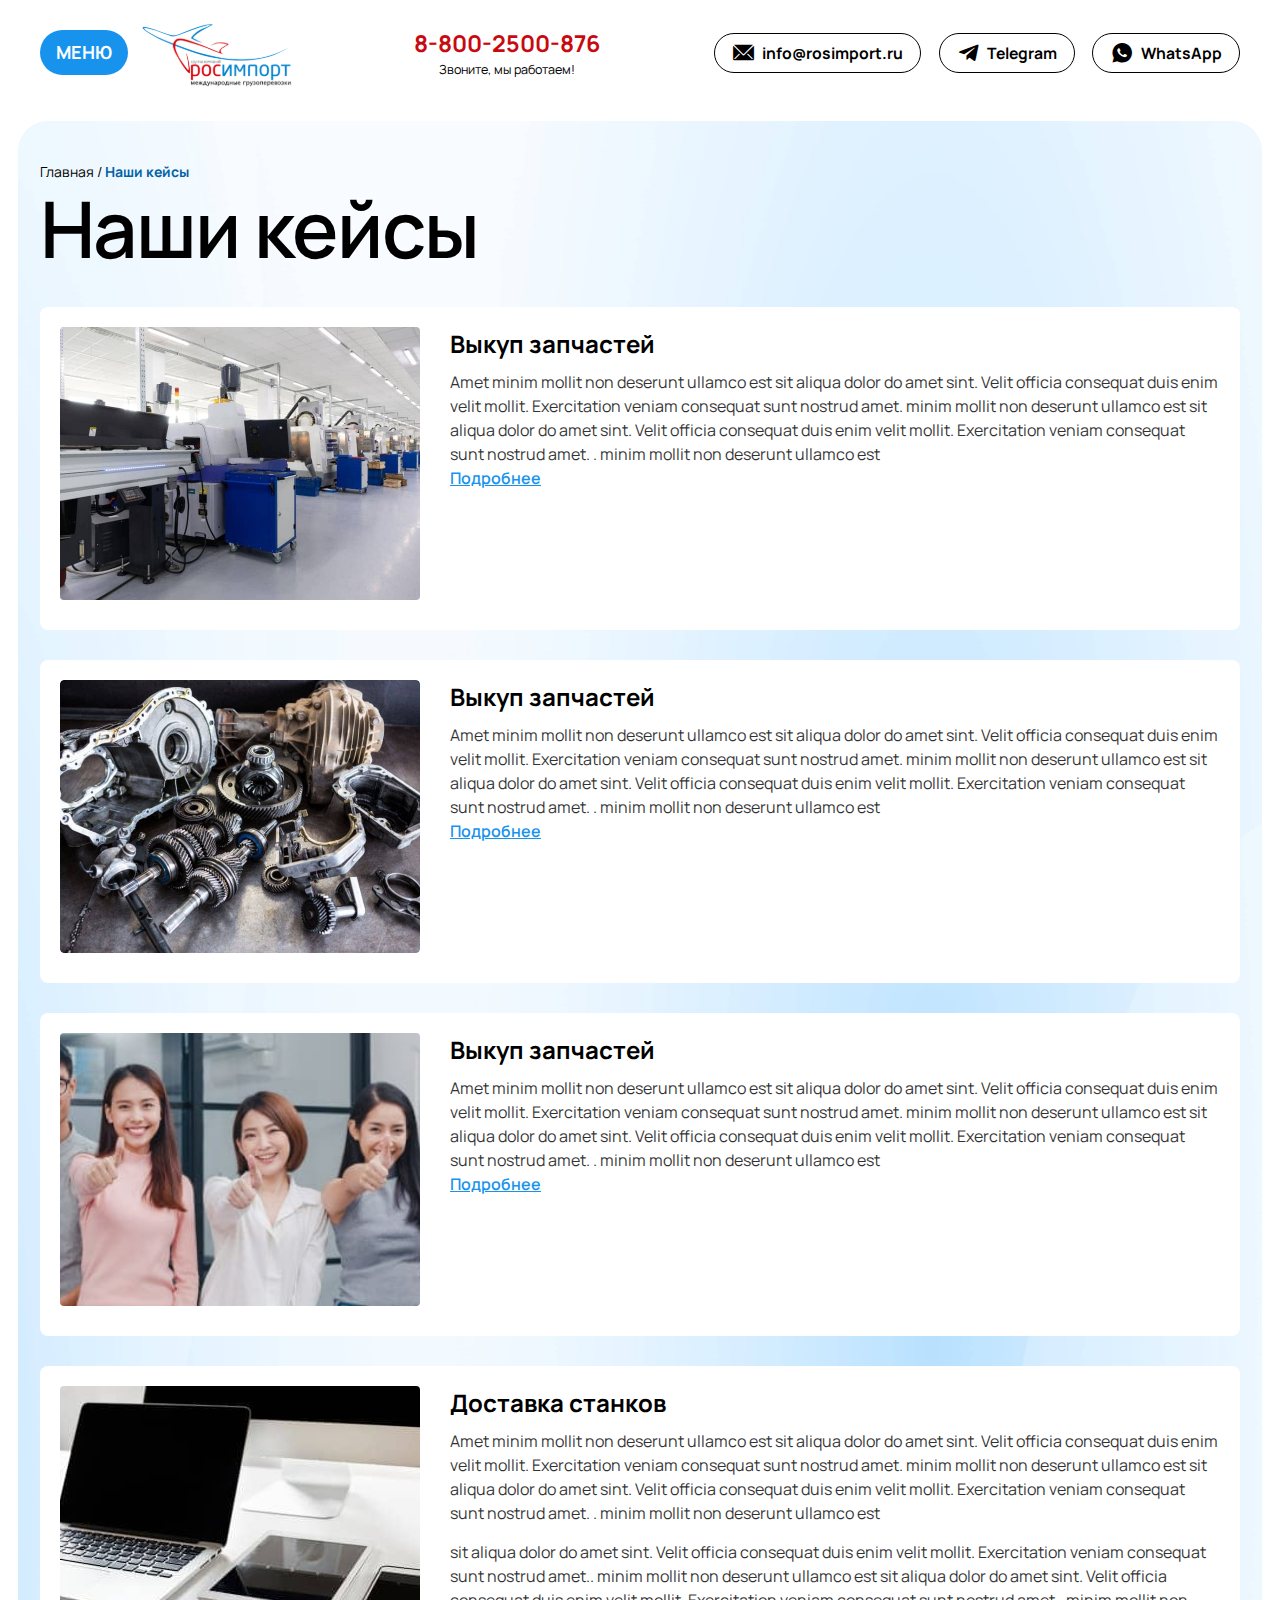
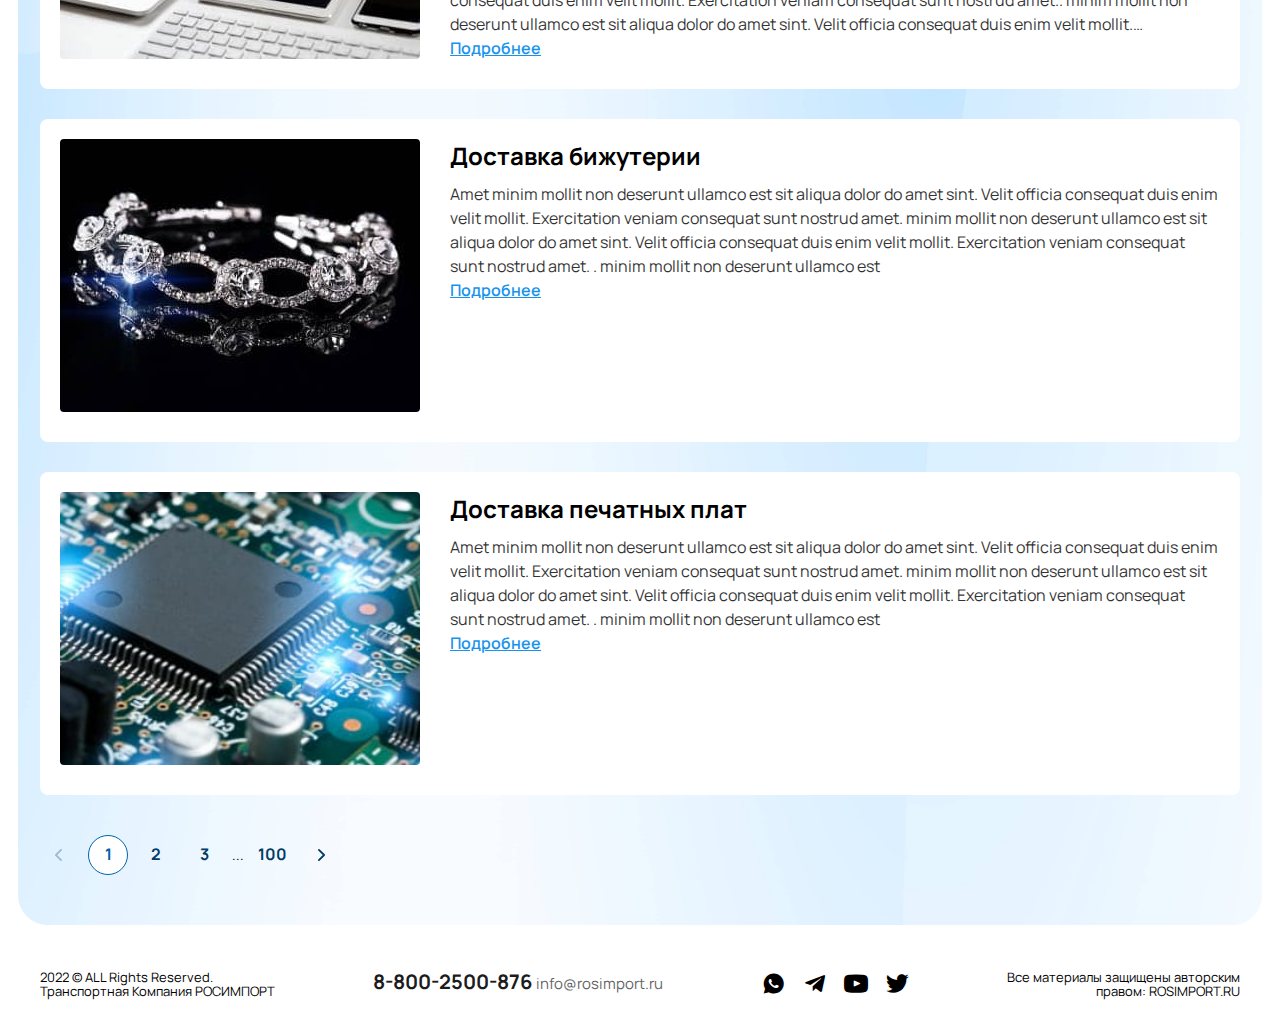
==== commit a4fa0657: "Add date" ====
--- a/portfolio.html
+++ b/portfolio.html
@@ -8,7 +8,7 @@
 	<title>Транспортная Компания РОСИМПОРТ</title>
 	<link rel="icon" type="image/x-icon" href="img/favicon.svg">
 	<link rel="stylesheet" href="libs/swiper-bundle.min.css">
-	<link rel="stylesheet" href="css/style.css">
+	<link rel="stylesheet" href="css/style.min.css?ver=1.4">
 </head>
 
 <body>
@@ -370,31 +370,31 @@
 
 	<div class="popup" id="orderForm">
 		<div class="popup__content">
-			<div class="popup__body --small">
+			<div class="popup__body small">
 				<button class="popup__close"></button>
 				<div class="orderForm"><img class="popup__logo" src="img/logo.png" alt="">
 					<h2 class="orderForm__title">Оставить заявку</h2>
 					<form class="orderForm__form" id="orderFormItem" action="#">
 						<div class="input-group">
 							<label for="userName">Ваше имя <i>*</i></label>
-							<!--INFO: Класс невалидного поля .error-->
+
 							<input type="text" name="user_name" required="required" id="userName">
 						</div>
 						<div class="input-group">
 							<label for="userTel">Ваш e-mail или номер телефона <i>*</i></label>
-							<!--INFO: Класс невалидного поля .error-->
+
 							<input type="text" name="user_tel" required="required" id="userTel">
 						</div>
 						<div class="input-group">
 							<label for="userQuestion">Ваш вопрос</label>
-							<!--INFO: Класс невалидного поля .error-->
+
 							<textarea id="userQuestion" name="user_question"></textarea>
 						</div>
 						<label class="checkbox-group" for="userPolicy">
 							<input id="userPolicy" type="checkbox" name="policy"><span>Я согласен(а) на обработку моих <a href="#">
 									персональных данных</a></span>
 						</label>
-						<!--INFO: Чтобы показать блок, нужно добавить класс .show-->
+
 						<div class="invalid-feedback">
 							<p>Обязательно к заполнению! Проверьте правильность ввода</p>
 						</div>
@@ -414,18 +414,18 @@
 						<div class="feedbackForm__row">
 							<div class="input-group">
 								<label for="userNameF">Ваше имя <i>*</i></label>
-								<!--INFO: Класс невалидного поля .error-->
+
 								<input type="text" name="user_name" required="required" id="userNameF">
 							</div>
 							<div class="input-group">
 								<label for="userTelF">Ваш e-mail или номер телефона <i>*</i></label>
-								<!--INFO: Класс невалидного поля .error-->
+
 								<input type="text" name="user_tel" required="required" id="userTelF">
 							</div>
 						</div>
-						<div class="input-group --max">
+						<div class="input-group max">
 							<label for="userFeedbacks">Напишите ваш отзыв</label>
-							<!--INFO: Класс невалидного поля .error-->
+
 							<textarea id="userFeedbacks" name="user_feedbacks"></textarea>
 						</div>
 						<div class="feedbackForm__row">
@@ -438,7 +438,7 @@
 											<p>Нажмите на область с иконкой, чтобы прикрепить фото</p>
 										</div>
 									</div>
-									<!--INFO: Класс невалидного поля .error-->
+
 									<input type="file" multiple name="files[]" id="userPhoto">
 								</div>
 								<label class="checkbox-group" for="isPublish">
@@ -458,21 +458,21 @@
 	</div>
 	<div class="popup" id="authForm">
 		<div class="popup__content">
-			<div class="popup__body --small">
+			<div class="popup__body small">
 				<button class="popup__close"></button>
 				<div class="authForm"><img class="popup__logo" src="img/logo.png" alt="">
 					<h2 class="authForm__title">Вход в личный кабинет</h2>
 					<form class="authForm__form" id="authFormItem" action="#">
 						<div class="input-group">
 							<label for="login">Ваш логин</label>
-							<!--INFO: Класс невалидного поля .error-->
+
 							<input type="text" id="login">
 						</div>
 						<div class="input-group">
 							<label for="password">Ваш пароль</label>
 							<input type="password" id="password"><a href="">Забыли пароль?</a>
 						</div>
-						<!--INFO: Чтобы показать блок, нужно добавить класс .show-->
+
 						<div class="invalid-feedback">
 							<p>Пользователь с такими данными не найден! Проверьте правильность ввода логина и пароля</p>
 						</div>
@@ -484,7 +484,7 @@
 	</div>
 	<div class="popup" id="successForm">
 		<div class="popup__content">
-			<div class="popup__body --small">
+			<div class="popup__body small">
 				<button class="popup__close"></button>
 				<div class="orderForm"><img class="popup__logo" src="img/logo.png" alt="">
 					<h2 class="orderForm__title">Брагодарим за заявку</h2>
@@ -496,9 +496,10 @@
 	</div>
 
 	<script src="libs/jquery.min.js"></script>
-	<script src="libs/jquery.validate.min.js"></script>
+	<script src="https://www.google.com/recaptcha/api.js?onload=recaptchaCallback&render=explicit" async defer></script>
+	<script src="libs/jquery.validate.min.js" async defer></script>
 	<script src="libs/swiper-bundle.min.js"></script>
-	<script src="js/custom.js"></script>
+	<script src="js/custom.min.js?ver=3.9"></script>
 </body>
 
 </html>
--- a/css/style.min.css
+++ b/css/style.min.css
@@ -0,0 +1,6956 @@
+@charset "UTF-8";
+@import url(https://fonts.googleapis.com/css2?family=Manrope:wght@400;600;700&display=swap);
+* {
+	padding: 0;
+	margin: 0;
+	border: 0;
+}
+*,
+:after,
+:before {
+	-moz-box-sizing: border-box;
+	-webkit-box-sizing: border-box;
+	box-sizing: border-box;
+}
+:active,
+:focus {
+	outline: 0;
+}
+a:active,
+a:focus {
+	outline: 0;
+}
+a:hover {
+	text-decoration: underline;
+}
+aside,
+footer,
+header,
+nav {
+	display: block;
+}
+body,
+html {
+	font-family: Manrope, sans-serif;
+	height: 100%;
+	width: 100%;
+	font-size: 100%;
+	line-height: 1;
+	font-size: 14px;
+	-ms-text-size-adjust: 100%;
+	-moz-text-size-adjust: 100%;
+	-webkit-text-size-adjust: 100%;
+}
+button,
+input,
+textarea {
+	font-family: inherit;
+}
+input::-ms-clear {
+	display: none;
+}
+button {
+	cursor: pointer;
+}
+button::-moz-focus-inner {
+	padding: 0;
+	border: 0;
+}
+a,
+a:visited {
+	text-decoration: none;
+}
+a:hover {
+	text-decoration: none;
+}
+ul li {
+	list-style: none;
+}
+img {
+	vertical-align: top;
+}
+h1,
+h2,
+h3,
+h4,
+h5,
+h6 {
+	font-size: inherit;
+	font-weight: inherit;
+}
+.ibg {
+	background-position: center;
+	background-size: cover;
+	background-repeat: no-repeat;
+	position: relative;
+}
+.ibg img {
+	width: 0;
+	height: 0;
+	position: absolute;
+	top: 0;
+	left: 0;
+	opacity: 0;
+	visibility: hidden;
+}
+body._lock {
+	overflow: hidden;
+}
+@font-face {
+	font-family: icomoon;
+	src: url(../fonts/icomoon.eot?j4w8ge);
+	src: url(../fonts/icomoon.eot?j4w8ge#iefix) format('embedded-opentype'), url(../fonts/icomoon.ttf?j4w8ge) format('truetype'), url(../fonts/icomoon.woff?j4w8ge) format('woff'), url(../fonts/icomoon.svg?j4w8ge#icomoon) format('svg');
+	font-weight: 400;
+	font-style: normal;
+	font-display: block;
+}
+[class*=' icon-'],
+[class^='icon-'] {
+	font-family: icomoon !important;
+	speak: never;
+	font-style: normal;
+	font-weight: 400;
+	font-variant: normal;
+	text-transform: none;
+	line-height: 1;
+	-webkit-font-smoothing: antialiased;
+	-moz-osx-font-smoothing: grayscale;
+}
+.icon-vk2:before {
+	content: '\e910';
+}
+.icon-search-fill:before {
+	content: '\e902';
+}
+.icon-arrow-enter:before {
+	content: '\e90f';
+}
+.icon-twitter:before {
+	content: '\e900';
+}
+.icon-youtube:before {
+	content: '\e901';
+}
+.icon-instagram:before {
+	content: '\e903';
+}
+.icon-pointer:before {
+	content: '\e904';
+}
+.icon-pointer-average:before {
+	content: '\e905';
+}
+.icon-pointer-long:before {
+	content: '\e906';
+}
+.icon-ship:before {
+	content: '\e908';
+}
+.icon-car:before {
+	content: '\e909';
+}
+.icon-train:before {
+	content: '\e90a';
+}
+.icon-airplane:before {
+	content: '\e90b';
+}
+.icon-email:before {
+	content: '\e90c';
+}
+.icon-whatsapp:before {
+	content: '\e90d';
+}
+.icon-telegram:before {
+	content: '\e90e';
+}
+.icon-pointer-rotate:before {
+	content: '\e907';
+}
+.icon-vk::before {
+	content: '';
+	display: block;
+	width: 25px;
+	height: 25px;
+	background-image: url("data:image/svg+xml,%3Csvg width='28' height='17' viewBox='0 0 28 17' fill='none' xmlns='http://www.w3.org/2000/svg'%3E%3Cpath fill-rule='evenodd' clip-rule='evenodd' d='M27.3583 1.106C27.552 0.469 27.3583 0 26.4308 0H23.3683C22.589 0 22.2297 0.404833 22.0348 0.851667C22.0348 0.851667 20.4773 4.58033 18.2712 7.00233C17.5572 7.70467 17.2328 7.9275 16.8432 7.9275C16.6483 7.9275 16.3555 7.70467 16.3555 7.0665V1.106C16.3555 0.340667 16.1408 0 15.4922 0H10.6762C10.1897 0 9.89683 0.354667 9.89683 0.691833C9.89683 1.41633 11.0005 1.58433 11.1137 3.62367V8.05467C11.1137 9.0265 10.9352 9.20267 10.5455 9.20267C9.50717 9.20267 6.98133 5.4565 5.48217 1.17017C5.19167 0.336 4.89767 0 4.11483 0H1.05C0.175 0 0 0.404833 0 0.851667C0 1.64733 1.03833 5.6 4.83583 10.8278C7.3675 14.3978 10.9317 16.3333 14.1785 16.3333C16.1257 16.3333 16.366 15.904 16.366 15.1632V12.4647C16.366 11.6048 16.5503 11.4333 17.1675 11.4333C17.6225 11.4333 18.4007 11.6573 20.2183 13.3782C22.295 15.4187 22.6368 16.3333 23.8058 16.3333H26.8683C27.7433 16.3333 28.182 15.904 27.93 15.0547C27.6523 14.21 26.6607 12.9838 25.3458 11.529C24.6318 10.7007 23.5608 9.80817 23.2353 9.36133C22.7815 8.7885 22.911 8.533 23.2353 8.02317C23.2353 8.02317 26.9687 2.8595 27.3572 1.106H27.3583Z' fill='black'/%3E%3C/svg%3E");
+	background-repeat: no-repeat;
+	background-position: center center;
+	background-size: contain;
+}
+.container {
+	max-width: 1200px;
+	margin: 0 auto;
+	padding: 0 0;
+}
+@media (max-width: 1200px) {
+	.container {
+		max-width: 807px;
+		padding: 0 15px;
+	}
+}
+@media (max-width: 767px) {
+	.container {
+		max-width: none;
+		padding: 0 15px;
+	}
+}
+.timer__body {
+	font-size: 0;
+	display: -webkit-box;
+	display: -ms-flexbox;
+	display: flex;
+	margin-bottom: 18px;
+}
+.timer__body > div {
+	margin-right: 20px;
+}
+.timer__title-h1 {
+	font-family: Manrope;
+	font-size: 20px;
+	font-weight: 600;
+	line-height: 30px;
+	color: #fff;
+	margin-bottom: 12px;
+}
+.timer__title {
+	font-family: Manrope;
+	font-size: 54px;
+	font-weight: 700;
+	line-height: 47px;
+	color: #fff;
+	margin-bottom: 4px;
+}
+.timer__text {
+	font-family: Manrope;
+	font-size: 20px;
+	font-weight: 500;
+	line-height: 30px;
+	color: #fff;
+}
+.fill-application {
+	display: block;
+	border: 2px dashed #fff;
+	padding: 3px;
+	border-radius: 20px;
+}
+.fill-application__wrapper {
+	background: #fff;
+	color: #003a65;
+	padding: 25px;
+	padding-top: 80px;
+	border-radius: 16px;
+}
+.fill-application__wrapper:hover {
+	background: 0 0;
+	color: #fff;
+}
+.fill-application__wrapper:hover .fill-application__title span {
+	color: #fff;
+}
+.fill-application__text {
+	font-family: Manrope;
+	font-size: 16px;
+	font-weight: 400;
+	line-height: 24px;
+	color: inherit;
+	max-width: 50%;
+	margin-bottom: 5px;
+}
+.fill-application__title {
+	font-family: Inter;
+	font-size: 20px;
+	font-weight: 700;
+	line-height: 30px;
+	color: inherit;
+	position: relative;
+}
+.fill-application__title span {
+	font-size: 14px;
+	color: #1893ed;
+	position: absolute;
+	right: 0;
+	top: 50%;
+	-webkit-transform: translateY(-50%);
+	-ms-transform: translateY(-50%);
+	transform: translateY(-50%);
+}
+.button-red {
+	display: inline-block;
+	width: 100%;
+	height: 72px;
+	max-width: 294px;
+	background: #c90910;
+	border-radius: 100px;
+	position: relative;
+	font-family: Manrope;
+	font-size: 18px;
+	font-weight: 600;
+	line-height: 100%;
+	color: #fff;
+	display: -webkit-box;
+	display: -ms-flexbox;
+	display: flex;
+	-webkit-box-pack: center;
+	-ms-flex-pack: center;
+	justify-content: center;
+	-webkit-box-align: center;
+	-ms-flex-align: center;
+	align-items: center;
+	-webkit-transition: background 0.5s ease;
+	-o-transition: background 0.5s ease;
+	transition: background 0.5s ease;
+}
+.button-red:before {
+	content: '';
+	position: absolute;
+	left: 50%;
+	top: 50%;
+	width: 104%;
+	height: 118%;
+	border-radius: 100px;
+	border: 2px dashed #fff;
+	-webkit-transform: translate(-50%, -50%);
+	-ms-transform: translate(-50%, -50%);
+	transform: translate(-50%, -50%);
+}
+.button-red:hover {
+	background: #98070c;
+}
+.header {
+	padding: 7px 0;
+	position: relative;
+	z-index: 555;
+}
+.header.fixed {
+	position: fixed;
+	top: 0;
+	left: 0;
+	width: 100%;
+	background: #fff;
+	z-index: 5555;
+}
+.header._active .header-shadow {
+	opacity: 1;
+	visibility: visible;
+}
+.header._active .header-logo {
+	margin-left: 7px;
+}
+.header._active .header-menu {
+	opacity: 1;
+	visibility: visible;
+	-webkit-transform: translateY(100%);
+	-ms-transform: translateY(100%);
+	transform: translateY(100%);
+}
+.header._active .header__body {
+	padding: 5px 23px;
+}
+@media (max-width: 620px) {
+	.header._active .header__body {
+		padding: 3px 15px;
+	}
+}
+.header__body {
+	font-size: 0;
+	display: -webkit-box;
+	display: -ms-flexbox;
+	display: flex;
+	-webkit-box-pack: justify;
+	-ms-flex-pack: justify;
+	justify-content: space-between;
+	-webkit-box-align: center;
+	-ms-flex-align: center;
+	align-items: center;
+	position: relative;
+	z-index: 10;
+	background: #fff;
+	border-radius: 10px;
+	-webkit-transition: all 0.3s ease 0s;
+	-o-transition: all 0.3s ease 0s;
+	transition: all 0.3s ease 0s;
+	padding: 5px 0;
+}
+@media (max-width: 620px) {
+	.header__body {
+		padding: 3px 0;
+	}
+}
+.header-left {
+	font-size: 0;
+	display: -webkit-box;
+	display: -ms-flexbox;
+	display: flex;
+	-webkit-box-pack: justify;
+	-ms-flex-pack: justify;
+	justify-content: space-between;
+	-webkit-box-align: center;
+	-ms-flex-align: center;
+	align-items: center;
+	-webkit-box-ordinal-group: 0;
+	-ms-flex-order: -1;
+	order: -1;
+}
+.header-menu-contacts__button-list {
+	font-size: 0;
+	display: -webkit-box;
+	display: -ms-flexbox;
+	display: flex;
+}
+.header-menu-contacts__button {
+	width: 54px;
+	height: 54px;
+	border: 1px solid #fff;
+	color: #fff;
+	font-size: 24px;
+	margin-right: 20px;
+	border-radius: 50%;
+	display: -webkit-box;
+	display: -ms-flexbox;
+	display: flex;
+	-webkit-box-pack: center;
+	-ms-flex-pack: center;
+	justify-content: center;
+	-webkit-box-align: center;
+	-ms-flex-align: center;
+	align-items: center;
+}
+.header-menu-contacts__button:hover {
+	background: #fff;
+	color: #1893ed;
+}
+.header-logo {
+	width: 168px;
+	height: 86px;
+	-webkit-transition: all 0.3s ease 0s;
+	-o-transition: all 0.3s ease 0s;
+	transition: all 0.3s ease 0s;
+}
+@media (max-width: 1440px) {
+	.header-logo {
+		width: calc(107px + 61 * ((100vw - 320px) / 1120));
+	}
+}
+@media (max-width: 1440px) {
+	.header-logo {
+		height: calc(55px + 31 * ((100vw - 320px) / 1120));
+	}
+}
+.header-logo img {
+	width: 100%;
+	height: 100%;
+}
+@media (max-width: 1064px) {
+	.header-logo {
+		-webkit-box-ordinal-group: 2;
+		-ms-flex-order: 1;
+		order: 1;
+	}
+}
+.header-icon {
+	background: #1893ed;
+	display: inline-block;
+	width: 88px;
+	height: 45px;
+	border-radius: 30px;
+	margin-right: 12px;
+	font-size: 0;
+	display: -webkit-box;
+	display: -ms-flexbox;
+	display: flex;
+	-webkit-box-pack: center;
+	-ms-flex-pack: center;
+	justify-content: center;
+	-webkit-box-align: center;
+	-ms-flex-align: center;
+	align-items: center;
+	overflow: hidden;
+	position: relative;
+	cursor: pointer;
+	z-index: 100;
+	-webkit-transition: all 0.3s ease 0s;
+	-o-transition: all 0.3s ease 0s;
+	transition: all 0.3s ease 0s;
+}
+.header-icon span {
+	font-family: Manrope;
+	font-size: 18px;
+	font-weight: 700;
+	line-height: 25px;
+	color: #fff;
+}
+.header-icon::after,
+.header-icon::before {
+	content: '';
+	left: 26%;
+	position: absolute;
+	height: 7%;
+	width: 50%;
+	-webkit-transition: all 0.3s ease 0s;
+	-o-transition: all 0.3s ease 0s;
+	transition: all 0.3s ease 0s;
+	background: #fff;
+	opacity: 0;
+	visibility: hidden;
+}
+.header-icon._active {
+	width: 45px;
+}
+.header-icon._active span {
+	opacity: 0;
+}
+.header-icon._active::before {
+	opacity: 1;
+	visibility: visible;
+	top: 50%;
+	-webkit-transform: rotate(-45deg) translate(0, -50%);
+	-ms-transform: rotate(-45deg) translate(0, -50%);
+	transform: rotate(-45deg) translate(0, -50%);
+}
+.header-icon._active::after {
+	opacity: 1;
+	visibility: visible;
+	bottom: 50%;
+	-webkit-transform: rotate(45deg) translate(0, 50%);
+	-ms-transform: rotate(45deg) translate(0, 50%);
+	transform: rotate(45deg) translate(0, 50%);
+}
+@media (max-width: 1064px) {
+	.header-telephon {
+		-webkit-box-ordinal-group: 3;
+		-ms-flex-order: 2;
+		order: 2;
+	}
+}
+@media (max-width: 540px) {
+	.header-telephon {
+		display: none;
+		max-height: 0;
+		max-width: 0;
+	}
+}
+.header-telephon__number {
+	font-family: Manrope;
+	font-size: 24px;
+	font-weight: 700;
+	line-height: 36px;
+	color: #c90910;
+	text-align: center;
+}
+@media (max-width: 1440px) {
+	.header-telephon__number {
+		font-size: calc(18px + 6 * ((100vw - 320px) / 1120));
+	}
+}
+@media (max-width: 1440px) {
+	.header-telephon__number {
+		line-height: calc(28px + 8 * ((100vw - 320px) / 1120));
+	}
+}
+.header-telephon__text {
+	font-family: Manrope;
+	font-size: 13px;
+	font-weight: 400;
+	line-height: 20px;
+	color: #000;
+	text-align: center;
+}
+@media (max-width: 1440px) {
+	.header-telephon__text {
+		font-size: calc(10px + 3 * ((100vw - 320px) / 1120));
+	}
+}
+@media (max-width: 1440px) {
+	.header-telephon__text {
+		line-height: calc(12px + 8 * ((100vw - 320px) / 1120));
+	}
+}
+.header-buttons {
+	font-size: 0;
+	display: -webkit-box;
+	display: -ms-flexbox;
+	display: flex;
+	-webkit-box-pack: justify;
+	-ms-flex-pack: justify;
+	justify-content: space-between;
+}
+@media (max-width: 1064px) {
+	.header-buttons {
+		display: none;
+	}
+}
+.header-buttons-item {
+	font-size: 0;
+	display: -webkit-box;
+	display: -ms-flexbox;
+	display: flex;
+	-webkit-box-pack: justify;
+	-ms-flex-pack: justify;
+	justify-content: space-between;
+	-webkit-box-align: center;
+	-ms-flex-align: center;
+	align-items: center;
+	border: 1px solid #000;
+	color: #000;
+	padding: 7px 17px;
+	margin-right: 20px;
+	border-radius: 30px;
+}
+@media (max-width: 1440px) {
+	.header-buttons-item {
+		margin-right: calc(1px + 19 * ((100vw - 320px) / 1120));
+	}
+}
+.header-buttons-item:last-child {
+	margin-right: 0;
+}
+.header-buttons-item:hover {
+	color: #fff;
+	background: #000;
+}
+.header-buttons-item__icon {
+	color: inherit;
+	font-size: 24px;
+	margin-right: 7px;
+}
+@media (max-width: 1440px) {
+	.header-buttons-item__icon {
+		font-size: calc(20px + 4 * ((100vw - 320px) / 1120));
+	}
+}
+.header-buttons-item__text {
+	font-family: Manrope;
+	font-size: 16px;
+	font-weight: 700;
+	line-height: 24px;
+	color: inherit;
+}
+@media (max-width: 1440px) {
+	.header-buttons-item__text {
+		font-size: calc(14px + 2 * ((100vw - 320px) / 1120));
+	}
+}
+.header-shadow {
+	position: fixed;
+	width: 100vw;
+	height: 100vh;
+	top: 0;
+	left: 0;
+	background: rgba(0, 0, 0, 0.5);
+	z-index: 4;
+	-webkit-transition: all 0.3s ease 0s;
+	-o-transition: all 0.3s ease 0s;
+	transition: all 0.3s ease 0s;
+	opacity: 0;
+	visibility: hidden;
+}
+.header-menu {
+	position: absolute;
+	left: 0;
+	bottom: -8px;
+	width: 100%;
+	background: #1893ed;
+	padding: 67px 0;
+	-webkit-transform: translateY(105%);
+	-ms-transform: translateY(105%);
+	transform: translateY(105%);
+	border-radius: 10px;
+	opacity: 0;
+	visibility: hidden;
+	-webkit-transition: all 0.3s ease 0s;
+	-o-transition: all 0.3s ease 0s;
+	transition: all 0.3s ease 0s;
+}
+@media (max-width: 1064px) {
+	.header-menu {
+		padding: 40px 0;
+	}
+}
+@media (max-width: 620px) {
+	.header-menu {
+		padding: 4vh 0;
+	}
+}
+.header-menu__wrapper {
+	width: 100%;
+	height: 100%;
+	max-height: 65vh;
+	max-height: calc(75vh - 134px);
+	overflow: auto;
+	padding: 0 100px;
+}
+.header-menu__wrapper::-webkit-scrollbar {
+	width: 3px;
+}
+.header-menu__wrapper::-webkit-scrollbar-track {
+	background-color: rgba(229, 229, 229, 0.5);
+}
+.header-menu__wrapper::-webkit-scrollbar-thumb {
+	background: #e8e8e8;
+	border-radius: 16px;
+	display: block;
+	max-height: 30px;
+}
+@media (max-width: 1064px) {
+	.header-menu__wrapper {
+		padding: 0 50px;
+		max-height: calc(65vh - 80px);
+	}
+}
+@media (max-width: 620px) {
+	.header-menu__wrapper {
+		max-height: calc(65vh - 40px);
+		padding: 0 15px;
+	}
+}
+.header-menu__title {
+	font-family: Manrope;
+	font-size: 30px;
+	font-weight: 700;
+	line-height: 42px;
+	color: #fff;
+	margin-bottom: 20px;
+}
+@media (max-width: 1440px) {
+	.header-menu__title {
+		font-size: calc(24px + 6 * ((100vw - 320px) / 1120));
+	}
+}
+@media (max-width: 1440px) {
+	.header-menu__title {
+		line-height: calc(33px + 9 * ((100vw - 320px) / 1120));
+	}
+}
+.header-menu__body {
+	font-size: 0;
+	display: -webkit-box;
+	display: -ms-flexbox;
+	display: flex;
+	-webkit-box-pack: justify;
+	-ms-flex-pack: justify;
+	justify-content: space-between;
+	-webkit-box-align: start;
+	-ms-flex-align: start;
+	align-items: flex-start;
+	margin-bottom: 30px;
+}
+@media (max-width: 767px) {
+	.header-menu__body {
+		-webkit-box-orient: vertical;
+		-webkit-box-direction: normal;
+		-ms-flex-direction: column;
+		flex-direction: column;
+	}
+}
+.header-menu-navigation {
+	-webkit-box-flex: 0;
+	-ms-flex: 0 0 27%;
+	flex: 0 0 27%;
+	padding-right: 30px;
+}
+@media (max-width: 1240px) {
+	.header-menu-navigation {
+		-webkit-box-flex: 1;
+		-ms-flex: 1 1 auto;
+		flex: 1 1 auto;
+		padding-right: 25px;
+	}
+}
+@media (max-width: 1240px) and (max-width: 1440px) {
+	.header-menu-navigation {
+		padding-right: calc(0px + 25 * ((100vw - 320px) / 1120));
+	}
+}
+@media (max-width: 1064px) {
+	.header-menu-navigation {
+		-webkit-box-flex: 0;
+		-ms-flex: 0 0 48%;
+		flex: 0 0 48%;
+		padding-left: 0;
+		padding-right: 0;
+	}
+}
+@media (max-width: 767px) {
+	.header-menu-navigation {
+		-webkit-box-ordinal-group: 0;
+		-ms-flex-order: -1;
+		order: -1;
+	}
+}
+.header-menu-navigation__link {
+	display: block;
+	margin-bottom: 15px;
+}
+.header-menu-navigation__link a {
+	font-family: Manrope;
+	font-size: 20px;
+	font-weight: 400;
+	line-height: 30px;
+	color: #fff;
+}
+.header-menu-navigation__link a:hover {
+	text-decoration: underline;
+}
+.header-menu-contacts {
+	-webkit-box-flex: 0;
+	-ms-flex: 0 0 21%;
+	flex: 0 0 21%;
+	padding-left: 29px;
+}
+.header-menu-contacts .header-menu__title {
+	margin-bottom: 30px;
+}
+@media (max-width: 1240px) {
+	.header-menu-contacts {
+		-webkit-box-flex: 1;
+		-ms-flex: 1 1 auto;
+		flex: 1 1 auto;
+		padding-right: 25px;
+		padding-left: 25px;
+	}
+}
+@media (max-width: 1240px) and (max-width: 1440px) {
+	.header-menu-contacts {
+		padding-right: calc(0px + 25 * ((100vw - 320px) / 1120));
+	}
+}
+@media (max-width: 1240px) and (max-width: 1440px) {
+	.header-menu-contacts {
+		padding-left: calc(0px + 25 * ((100vw - 320px) / 1120));
+	}
+}
+@media (max-width: 1064px) {
+	.header-menu-contacts {
+		-webkit-box-flex: 0;
+		-ms-flex: 0 0 45%;
+		flex: 0 0 45%;
+		padding-left: 0;
+		padding-right: 0;
+	}
+}
+@media (max-width: 767px) {
+	.header-menu-contacts {
+		-webkit-box-ordinal-group: 3;
+		-ms-flex-order: 2;
+		order: 2;
+	}
+}
+.header-menu-contacts__blok {
+	margin-bottom: 20px;
+}
+.header-menu-contacts__blok:last-child {
+	margin-bottom: 0;
+}
+.header-menu-contacts__blok_link .header-menu-contacts__title span.header-menu-contacts__title_text {
+	text-decoration: underline;
+}
+.header-menu-contacts__blok_link .header-menu-contacts__title span.header-menu-contacts__title_icon {
+	font-size: 14px;
+	margin-left: 7px;
+}
+.header-menu-contacts__title {
+	font-family: Manrope;
+	font-size: 20px;
+	font-weight: 700;
+	line-height: 30px;
+	color: #fff;
+}
+.header-menu-contacts__text {
+	font-family: Manrope;
+	font-size: 15px;
+	font-weight: 400;
+	line-height: 23px;
+	color: #fff;
+}
+.header-menu-stock {
+	-webkit-box-flex: 0;
+	-ms-flex: 0 0 42.8%;
+	flex: 0 0 42.8%;
+	display: -webkit-box;
+	display: -ms-flexbox;
+	display: flex;
+	-webkit-box-orient: vertical;
+	-webkit-box-direction: normal;
+	-ms-flex-direction: column;
+	flex-direction: column;
+}
+.header-menu-stock .header-menu__title {
+	line-height: 36px;
+	margin-bottom: 17px;
+}
+.header-menu-stock .header-menu__title {
+	-webkit-box-ordinal-group: 0;
+	-ms-flex-order: -1;
+	order: -1;
+}
+.header-menu-stock .timer {
+	-webkit-box-ordinal-group: 2;
+	-ms-flex-order: 1;
+	order: 1;
+}
+.header-menu-stock .fill-application {
+	-webkit-box-ordinal-group: 3;
+	-ms-flex-order: 2;
+	order: 2;
+}
+.header-menu-stock .fill-application:hover .fill-application__wrapper {
+	background: 0 0;
+	color: #fff;
+}
+.header-menu-stock .fill-application:hover .fill-application__title span {
+	color: #fff;
+}
+@media (max-width: 1240px) {
+	.header-menu-stock {
+		-webkit-box-flex: 1;
+		-ms-flex: 1 1 auto;
+		flex: 1 1 auto;
+		padding-left: 25px;
+		padding-right: 0;
+	}
+}
+@media (max-width: 1240px) and (max-width: 1440px) {
+	.header-menu-stock {
+		padding-left: calc(0px + 25 * ((100vw - 320px) / 1120));
+	}
+}
+@media (max-width: 1064px) {
+	.header-menu-stock {
+		-webkit-box-flex: 0;
+		-ms-flex: 0 0 0px;
+		flex: 0 0 0px;
+		max-width: 0;
+		display: none;
+	}
+}
+@media (max-width: 767px) {
+	.header-menu-links {
+		-webkit-box-ordinal-group: 2;
+		-ms-flex-order: 1;
+		order: 1;
+		margin: 30px 0;
+	}
+}
+.header-menu-link__text {
+	font-family: Manrope;
+	font-size: 20px;
+	font-weight: 700;
+	line-height: 30px;
+	color: #fff;
+	text-decoration: underline;
+}
+.header-menu-link__icon {
+	font-size: 18px;
+	color: #fff;
+	margin-left: 8px;
+}
+.header-menu-mb {
+	margin-top: 40px;
+	font-size: 0;
+	display: -webkit-box;
+	display: -ms-flexbox;
+	display: flex;
+	-webkit-box-pack: justify;
+	-ms-flex-pack: justify;
+	justify-content: space-between;
+	-webkit-box-align: start;
+	-ms-flex-align: start;
+	align-items: flex-start;
+}
+@media (min-width: 1064.1px) {
+	.header-menu-mb {
+		display: none;
+	}
+}
+@media (max-width: 767px) {
+	.header-menu-mb {
+		display: block;
+	}
+}
+.header-menu-mb__text {
+	padding-right: 20px;
+	-webkit-box-flex: 0;
+	-ms-flex: 0 0 50%;
+	flex: 0 0 50%;
+}
+.header-menu-mb__content {
+	-webkit-box-flex: 0;
+	-ms-flex: 0 0 50%;
+	flex: 0 0 50%;
+	padding-top: 40px;
+}
+@media (max-width: 767px) {
+	.header-menu-mb__content {
+		padding-top: 0;
+	}
+}
+.index-slaider__wrapper {
+	margin: 0 18px;
+	background: #1c1c1c;
+	border-radius: 30px;
+	overflow: hidden;
+	padding: 90px 0;
+	padding-top: 90px;
+	padding-bottom: 90px;
+}
+@media (max-width: 1440px) {
+	.index-slaider__wrapper {
+		padding-top: calc(10px + 80 * ((100vw - 320px) / 1120));
+	}
+}
+@media (max-width: 1440px) {
+	.index-slaider__wrapper {
+		padding-bottom: calc(10px + 80 * ((100vw - 320px) / 1120));
+	}
+}
+@media (max-width: 767px) {
+	.index-slaider__wrapper {
+		margin: 0 5px;
+		border-radius: 10px;
+		padding: 30px 0;
+	}
+}
+@media (max-width: 480px) {
+	.index-slaider__wrapper {
+		padding: 20px 0;
+		padding-top: 40px;
+	}
+}
+.index-slaider__title {
+	font-family: Manrope;
+	font-size: 66px;
+	line-height: 98px;
+	font-weight: 600;
+	color: #fff;
+	max-width: 1100px;
+	text-align: center;
+	margin: 0 auto;
+}
+@media (max-width: 1440px) {
+	.index-slaider__title {
+		font-size: calc(25px + 53 * ((100vw - 320px) / 1120));
+	}
+}
+@media (max-width: 1440px) {
+	.index-slaider__title {
+		line-height: calc(55px + 43 * ((100vw - 320px) / 1120));
+	}
+}
+.index-slaider__title span.border-while {
+	-webkit-transform: rotate(-3deg);
+	-ms-transform: rotate(-3deg);
+	transform: rotate(-3deg);
+	display: inline-block;
+	position: relative;
+	z-index: 2;
+	margin-right: 30px;
+}
+.index-slaider__title span.border-while:before {
+	content: '';
+	position: absolute;
+	top: 50%;
+	left: 50%;
+	-webkit-transform: translate(-50%, -50%);
+	-ms-transform: translate(-50%, -50%);
+	transform: translate(-50%, -50%);
+	width: 110%;
+	height: 110%;
+	border: 2px dashed #fff;
+	z-index: 1;
+	border-radius: 100px;
+}
+.index-slaider__title .backgraund-blue {
+	border: 2px solid #f5f5f5;
+	display: inline-block;
+	padding: 0 25px;
+	border-radius: 100px;
+	background: #1893ed;
+	-webkit-transform: rotate(2deg);
+	-ms-transform: rotate(2deg);
+	transform: rotate(2deg);
+	position: relative;
+	z-index: 5;
+	margin-left: 5px;
+}
+@media (max-width: 380px) {
+	.index-slaider__title .backgraund-blue {
+		margin-left: 0;
+		padding: 0 15px;
+	}
+}
+.index-slaider__body {
+	font-size: 0;
+	display: -webkit-box;
+	display: -ms-flexbox;
+	display: flex;
+	-webkit-box-pack: justify;
+	-ms-flex-pack: justify;
+	justify-content: space-between;
+	-webkit-box-align: start;
+	-ms-flex-align: start;
+	align-items: flex-start;
+	max-width: 1000px;
+	margin: 0 auto;
+	margin-top: 70px;
+}
+@media (max-width: 767px) {
+	.index-slaider__body {
+		-webkit-box-orient: vertical;
+		-webkit-box-direction: normal;
+		-ms-flex-direction: column;
+		flex-direction: column;
+	}
+}
+.index-slaider__img {
+	padding-top: 33%;
+	-webkit-box-flex: 0;
+	-ms-flex: 0 0 50%;
+	flex: 0 0 50%;
+	border-radius: 10px;
+	-webkit-transform: rotate(-3deg);
+	-ms-transform: rotate(-3deg);
+	transform: rotate(-3deg);
+	border: 2px solid #fff;
+	z-index: 1;
+}
+@media (max-width: 767px) {
+	.index-slaider__img {
+		-webkit-box-ordinal-group: 2;
+		-ms-flex-order: 1;
+		order: 1;
+		width: 100%;
+		padding-top: 57%;
+		-webkit-transform: translateY(10%) rotate(-3deg);
+		-ms-transform: translateY(10%) rotate(-3deg);
+		transform: translateY(10%) rotate(-3deg);
+	}
+}
+.index-slaider__content {
+	-webkit-box-flex: 0;
+	-ms-flex: 0 0 40%;
+	flex: 0 0 40%;
+	padding-top: 70px;
+}
+@media (max-width: 1064px) {
+	.index-slaider__content {
+		padding-top: 0;
+		-webkit-box-flex: 0;
+		-ms-flex: 0 0 45%;
+		flex: 0 0 45%;
+	}
+}
+@media (max-width: 767px) {
+	.index-slaider__content {
+		-webkit-box-ordinal-group: 0;
+		-ms-flex-order: -1;
+		order: -1;
+		padding-top: 0;
+		flex: 0 0 auto;
+		width: 100%;
+		padding-bottom: 40px;
+	}
+}
+.index-slaider__text {
+	font-family: Manrope;
+	font-size: 24px;
+	font-weight: 400;
+	line-height: 34px;
+	color: #fff;
+	margin-bottom: 32px;
+}
+@media (max-width: 1440px) {
+	.index-slaider__text {
+		font-size: calc(20px + 4 * ((100vw - 320px) / 1120));
+	}
+}
+@media (max-width: 767px) {
+	.index-slaider__text {
+		display: none;
+	}
+}
+.index-slaider__button {
+	display: inline-block;
+	width: 100%;
+	height: 72px;
+	max-width: 294px;
+	background: #c90910;
+	border-radius: 100px;
+	position: relative;
+	font-family: Manrope;
+	font-size: 18px;
+	font-weight: 600;
+	line-height: 100%;
+	color: #fff;
+	display: -webkit-box;
+	display: -ms-flexbox;
+	display: flex;
+	-webkit-box-pack: center;
+	-ms-flex-pack: center;
+	justify-content: center;
+	-webkit-box-align: center;
+	-ms-flex-align: center;
+	align-items: center;
+	-webkit-transition: background 0.5s ease;
+	-o-transition: background 0.5s ease;
+	transition: background 0.5s ease;
+}
+.index-slaider__button:before {
+	content: '';
+	position: absolute;
+	left: 50%;
+	top: 50%;
+	width: 104%;
+	height: 118%;
+	border-radius: 100px;
+	border: 2px dashed #fff;
+	-webkit-transform: translate(-50%, -50%);
+	-ms-transform: translate(-50%, -50%);
+	transform: translate(-50%, -50%);
+}
+.index-slaider__button:hover {
+	background: #98070c;
+}
+@media (max-width: 767px) {
+	.index-slaider__button {
+		max-width: 100%;
+	}
+}
+.reasons-choose {
+	margin: 0 18px;
+	background: url(../img/bg_page.jpg) center center/cover no-repeat;
+	border-radius: 30px;
+}
+.reasons-choose__wrapper {
+	padding: 50px 0;
+}
+@media (max-width: 767px) {
+	.reasons-choose__wrapper {
+		padding: 50px 0;
+	}
+}
+.reasons-choosebig {
+	padding-top: 280px;
+}
+.reasons-choosebig .reasons-choose__body > div {
+	transform: translateY(-60px);
+	max-width: 100%;
+	justify-content: center;
+}
+.reasons-choosebig .reasons-choose__title {
+	max-width: 400px;
+}
+.reasons-choosebig .reasons-choose__blok:first-child {
+	transform: translateX(200px);
+}
+@media (max-width: 1220px) {
+	.reasons-choosebig {
+		padding-top: 100px;
+	}
+	.reasons-choosebig .reasons-choose__body > div {
+		transform: translateY(0);
+		max-width: 100%;
+	}
+	.reasons-choosebig .reasons-choose__blok:first-child {
+		transform: translateX(0);
+	}
+	.reasons-choosebig .reasons-choose__title {
+		max-width: 100%;
+	}
+}
+@media (max-width: 767px) {
+	.reasons-choose {
+		margin: 0 5px;
+	}
+}
+.reasons-choose__title {
+	font-family: Manrope;
+	font-size: 50px;
+	font-weight: 600;
+	line-height: 50px;
+	letter-spacing: -0.04em;
+	color: #1c1c1c;
+	max-width: 660px;
+}
+@media (max-width: 1440px) {
+	.reasons-choose__title {
+		font-size: calc(27px + 23 * ((100vw - 320px) / 1120));
+	}
+}
+@media (max-width: 1440px) {
+	.reasons-choose__title {
+		line-height: calc(30px + 20 * ((100vw - 320px) / 1120));
+	}
+}
+@media (max-width: 1240px) {
+	.reasons-choose__title {
+		margin-bottom: 35px;
+	}
+}
+.reasons-choose__body {
+	font-size: 0;
+	display: -webkit-box;
+	display: -ms-flexbox;
+	display: flex;
+	-webkit-box-pack: end;
+	-ms-flex-pack: end;
+	justify-content: flex-end;
+}
+.reasons-choose__body > div {
+	max-width: 82%;
+	font-size: 0;
+	display: -webkit-box;
+	display: -ms-flexbox;
+	display: flex;
+	-webkit-box-pack: center;
+	-ms-flex-pack: center;
+	justify-content: center;
+	-webkit-box-align: center;
+	-ms-flex-align: center;
+	align-items: center;
+	-ms-flex-wrap: wrap;
+	flex-wrap: wrap;
+}
+@media (max-width: 1270px) {
+	.reasons-choose__body > div {
+		max-width: 90%;
+	}
+}
+@media (max-width: 1240px) {
+	.reasons-choose__body > div {
+		max-width: 100%;
+		-webkit-box-orient: vertical;
+		-webkit-box-direction: normal;
+		-ms-flex-direction: column;
+		flex-direction: column;
+		width: 100%;
+	}
+}
+.reasons-choose__blok {
+	font-family: Manrope;
+	font-size: 24px;
+	font-weight: 400;
+	line-height: 34px;
+	letter-spacing: 0;
+	text-align: left;
+	padding-top: 17px;
+	padding-bottom: 17px;
+	padding-left: 35px;
+	padding-right: 35px;
+	background: #fbfcff;
+	border: 1px solid #000;
+	border-radius: 100px;
+	margin-bottom: 20px;
+	margin-right: 20px;
+}
+@media (max-width: 1440px) {
+	.reasons-choose__blok {
+		font-size: calc(12px + 12 * ((100vw - 320px) / 1120));
+	}
+}
+@media (max-width: 1440px) {
+	.reasons-choose__blok {
+		line-height: calc(16px + 18 * ((100vw - 320px) / 1120));
+	}
+}
+@media (max-width: 1440px) {
+	.reasons-choose__blok {
+		padding-top: calc(10px + 7 * ((100vw - 320px) / 1120));
+	}
+}
+@media (max-width: 1440px) {
+	.reasons-choose__blok {
+		padding-bottom: calc(10px + 7 * ((100vw - 320px) / 1120));
+	}
+}
+@media (max-width: 1440px) {
+	.reasons-choose__blok {
+		padding-left: calc(15px + 20 * ((100vw - 320px) / 1120));
+	}
+}
+@media (max-width: 1440px) {
+	.reasons-choose__blok {
+		padding-right: calc(15px + 20 * ((100vw - 320px) / 1120));
+	}
+}
+.reasons-choose__blok b {
+	font-weight: 700;
+}
+@media (max-width: 1240px) {
+	.reasons-choose__blok {
+		-ms-flex-item-align: start;
+		align-self: flex-start;
+	}
+	.reasons-choose__blok:nth-child(2n) {
+		-ms-flex-item-align: end;
+		align-self: flex-end;
+	}
+}
+@media (max-width: 620px) {
+	.reasons-choose__blok {
+		width: 100%;
+	}
+}
+.experience {
+	margin: 0 18px;
+	padding: 70px 0;
+	border-radius: 30px;
+	background: #1c1c1c;
+}
+@media (max-width: 1200px) {
+	.experience {
+		margin: 0 10px;
+		padding: 70px 0;
+	}
+}
+.experience__title {
+	font-family: Manrope;
+	font-size: 50px;
+	font-weight: 600;
+	line-height: 50px;
+	color: #fff;
+	margin-bottom: 50px;
+}
+.experience-blok {
+	font-size: 0;
+	display: -webkit-box;
+	display: -ms-flexbox;
+	display: flex;
+	-webkit-box-pack: justify;
+	-ms-flex-pack: justify;
+	justify-content: space-between;
+	margin-bottom: 2%;
+}
+@media (max-width: 767px) {
+	.experience-blok {
+		display: none;
+		max-width: 0;
+		max-height: 0;
+	}
+}
+.experience__body_mb {
+	font-size: 0;
+	display: -webkit-box;
+	display: -ms-flexbox;
+	display: flex;
+	-webkit-box-pack: justify;
+	-ms-flex-pack: justify;
+	justify-content: space-between;
+	-ms-flex-wrap: wrap;
+	flex-wrap: wrap;
+}
+.experience-blok__item {
+	padding: 20px;
+	background: #fff;
+	color: #1c1c1c;
+	border: 1px dashed #fff;
+	-webkit-box-flex: 0;
+	-ms-flex: 0 0 39%;
+	flex: 0 0 39%;
+	border-radius: 8px;
+	transition: all 0.5s ease;
+}
+@media (max-width: 767px) {
+	.experience-blok__item {
+		-webkit-box-flex: 0 !important;
+		-ms-flex: 0 0 49% !important;
+		flex: 0 0 49% !important;
+		margin-bottom: 2%;
+	}
+	.experience-blok__item.experience-blok__item_big-mb {
+		-webkit-box-flex: 0 !important;
+		-ms-flex: 0 0 100% !important;
+		flex: 0 0 100% !important;
+	}
+	.experience-blok__item.experience-blok__item_big-mb .experience-blok__img {
+		padding-bottom: 37.2% !important;
+	}
+}
+@media (max-width: 520px) {
+	.experience-blok__item {
+		-webkit-box-flex: 0 !important;
+		-ms-flex: 0 0 100% !important;
+		flex: 0 0 100% !important;
+	}
+}
+.experience-blok__item:hover {
+	background: #1893ed;
+	color: #fff;
+}
+.experience-blok__item:hover .experience-blok__link {
+	color: #fff;
+}
+.experience-blok__item_big {
+	-webkit-box-flex: 0;
+	-ms-flex: 0 0 59%;
+	flex: 0 0 59%;
+}
+.experience-blok__item_big .experience-blok__img {
+	padding-bottom: 37.2%;
+}
+.experience-blok__img {
+	padding-bottom: 58%;
+	margin-bottom: 15px;
+}
+@media (max-width: 767px) {
+	.experience-blok__img {
+		padding-bottom: 60% !important;
+	}
+}
+.experience-blok__title {
+	font-family: Manrope;
+	font-size: 24px;
+	font-weight: 700;
+	line-height: 34px;
+}
+.experience-blok__text {
+	font-family: Manrope;
+	font-size: 16px;
+	font-weight: 400;
+	line-height: 24px;
+	margin-bottom: 10px;
+	overflow: hidden;
+	display: -webkit-box;
+	-webkit-line-clamp: 3;
+	-webkit-box-orient: vertical;
+	opacity: 0.8;
+}
+.experience-blok__text._active::-webkit-scrollbar-track {
+	opacity: 1;
+}
+.experience-blok__text._active::-webkit-scrollbar-thumb {
+	opacity: 1;
+}
+.experience-blok__text._active {
+	max-height: 145px;
+	overflow: auto;
+	-webkit-transition-delay: 0.3s;
+	-o-transition-delay: 0.3s;
+	transition-delay: 0.3s;
+}
+@media (max-width: 768px) {
+	.experience {
+		margin: 0 5px;
+		padding: 50px 0;
+		border-radius: 10px;
+	}
+	.experience__title {
+		font-size: 30px;
+		margin-bottom: 30px;
+	}
+}
+.experience-blok__link {
+	font-family: Manrope;
+	font-size: 16px;
+	font-weight: 600;
+	line-height: 24px;
+	color: #1893ed;
+	text-decoration: underline;
+	cursor: pointer;
+}
+.experience__button {
+	margin-top: 50px;
+	position: relative;
+	left: 50%;
+	-webkit-transform: translateX(-50%);
+	-ms-transform: translateX(-50%);
+	transform: translateX(-50%);
+}
+.our-possibilities__wrapper {
+	padding-top: 70px;
+	padding-bottom: 30px;
+}
+.our-possibilities__title {
+	font-family: Manrope;
+	font-size: 50px;
+	font-weight: 600;
+	line-height: 50px;
+	letter-spacing: -0.04em;
+	color: #1c1c1c;
+	margin-bottom: 12px;
+}
+.our-possibilities__title-text {
+	font-family: Manrope;
+	font-size: 18px;
+	font-weight: 400;
+	line-height: 23px;
+	letter-spacing: 0;
+	text-align: left;
+	color: #1c1c1c;
+}
+.our-possibilities {
+	position: relative;
+	z-index: 2;
+}
+.our-possibilities__body {
+	margin-top: 25px;
+	margin-bottom: -150px;
+	font-size: 0;
+	display: -webkit-box;
+	display: -ms-flexbox;
+	display: flex;
+	-webkit-box-pack: justify;
+	-ms-flex-pack: justify;
+	justify-content: space-between;
+	-ms-flex-wrap: wrap;
+	flex-wrap: wrap;
+}
+.our-possibilities-blok {
+	-webkit-box-flex: 0;
+	-ms-flex: 0 0 32%;
+	flex: 0 0 32%;
+	padding: 30px;
+	padding-top: 120px;
+	margin-bottom: 20px;
+	border-radius: 10px;
+	background-image: url(../img/our-possibilities/backgraund-2.jpg);
+	background-position: center;
+	background-size: cover;
+	background-repeat: no-repeat;
+}
+.our-possibilities-blok:nth-child(2n) {
+	background-image: url(../img/our-possibilities/backgraund.jpg);
+}
+@media (max-width: 1064px) {
+	.our-possibilities-blok {
+		-webkit-box-flex: 0;
+		-ms-flex: 0 0 49%;
+		flex: 0 0 49%;
+	}
+}
+@media (max-width: 520px) {
+	.our-possibilities-blok {
+		-webkit-box-flex: 0;
+		-ms-flex: 0 0 100%;
+		flex: 0 0 100%;
+		margin-bottom: 20px;
+	}
+}
+@media (max-width: 765px) {
+	.our-possibilities__body {
+		margin-bottom: 0;
+	}
+}
+.our-possibilities-blok__img {
+	margin-bottom: 15px;
+}
+.our-possibilities-blok__text {
+	font-family: Manrope;
+	font-size: 18px;
+	font-weight: 700;
+	line-height: 23px;
+	color: #1c1c1c;
+}
+@media (max-width: 1440px) {
+	.our-possibilities-blok__text {
+		font-size: calc(15px + 3 * ((100vw - 320px) / 1120));
+	}
+}
+@media (max-width: 1440px) {
+	.our-possibilities-blok__text {
+		line-height: calc(15px + 8 * ((100vw - 320px) / 1120));
+	}
+}
+.our-possibilities-bottom {
+	margin: 0 18px;
+	background: #1893ed;
+	border-radius: 30px;
+}
+@media (max-width: 768px) {
+	.our-possibilities-bottom {
+		margin: 0 5px;
+		border-radius: 10px;
+	}
+}
+.our-possibilities-bottom__wrapper {
+	padding: 90px 0;
+	padding-top: 220px;
+	position: relative;
+	padding-bottom: 90px;
+}
+@media (max-width: 1440px) {
+	.our-possibilities-bottom__wrapper {
+		padding-bottom: calc(10px + 80 * ((100vw - 320px) / 1120));
+	}
+}
+@media (max-width: 1064px) {
+	.our-possibilities-bottom__wrapper {
+		margin: 0 -15px;
+	}
+}
+@media (max-width: 767px) {
+	.our-possibilities-bottom__wrapper {
+		padding: 30px 20px;
+	}
+}
+@media (max-width: 480px) {
+	.our-possibilities-bottom__wrapper {
+		padding: 20px 10px;
+		padding-top: 40px;
+	}
+}
+.our-possibilities-bottom .button-red {
+	background: #fff;
+	color: #003a65;
+}
+.our-possibilities-bottom .button-red:hover {
+	background: #003a65;
+	color: #fff;
+}
+.our-possibilities-bottom .backgraund-blue {
+	background: #003a65;
+}
+.our-possibilities-bottom__bacgraund {
+	position: absolute;
+	top: -50px;
+	left: 0;
+	width: 100%;
+	height: 50%;
+	background: #1893ed;
+	z-index: -1;
+	border-radius: 30px;
+}
+.footer {
+	padding: 30px 0;
+}
+.footer__body {
+	font-size: 0;
+	display: -webkit-box;
+	display: -ms-flexbox;
+	display: flex;
+	-webkit-box-pack: justify;
+	-ms-flex-pack: justify;
+	justify-content: space-between;
+	-webkit-box-align: center;
+	-ms-flex-align: center;
+	align-items: center;
+}
+@media (max-width: 1064px) {
+	.footer__body {
+		display: none;
+		max-height: 0;
+		max-width: 0;
+	}
+}
+.footer__text {
+	font-family: Manrope;
+	font-size: 13px;
+	font-weight: 400;
+	line-height: 14px;
+	color: #000;
+}
+.footer__text-left {
+	text-align: left;
+	-webkit-box-ordinal-group: 0;
+	-ms-flex-order: -1;
+	order: -1;
+}
+.footer-number {
+	-webkit-box-ordinal-group: 2;
+	-ms-flex-order: 1;
+	order: 1;
+}
+.footer-number__number {
+	font-family: Manrope;
+	font-size: 20px;
+	font-weight: 700;
+	line-height: 20px;
+	color: #1c1c1c;
+}
+.footer-number__text {
+	font-family: Manrope;
+	font-size: 15px;
+	font-weight: 400;
+	line-height: 23px;
+	color: #1c1c1c;
+	opacity: 0.7;
+}
+.footer__icon-list {
+	font-size: 0;
+	display: -webkit-box;
+	display: -ms-flexbox;
+	display: flex;
+	-webkit-box-align: center;
+	-ms-flex-align: center;
+	align-items: center;
+	-webkit-box-ordinal-group: 3;
+	-ms-flex-order: 2;
+	order: 2;
+}
+.footer__icon {
+	margin-right: 17px;
+}
+.footer__icon a {
+	font-size: 24px;
+	color: #000;
+}
+.footer__icon:last-child {
+	margin-right: 0;
+}
+.footer__text-reght {
+	text-align: right;
+	-webkit-box-ordinal-group: 4;
+	-ms-flex-order: 3;
+	order: 3;
+}
+@media (min-width: 1064.1px) {
+	.footer-mb {
+		display: none;
+		max-height: 0;
+		max-width: 0;
+	}
+}
+.footer-mb__blok {
+	font-size: 0;
+	display: -webkit-box;
+	display: -ms-flexbox;
+	display: flex;
+	-webkit-box-pack: justify;
+	-ms-flex-pack: justify;
+	justify-content: space-between;
+	-webkit-box-align: center;
+	-ms-flex-align: center;
+	align-items: center;
+	margin-bottom: 15px;
+}
+@media (max-width: 620px) {
+	.footer-mb__blok {
+		display: block;
+	}
+	.footer-mb__blok > * {
+		text-align: left;
+		margin-bottom: 10px;
+	}
+}
+.footer-mb__blok-bottom {
+	margin-bottom: 0;
+}
+.gallery {
+	background-image: url(../img/galerea/backgraund.png);
+	background-position: center;
+	background-size: cover;
+	background-repeat: no-repeat;
+	margin: 0 20px;
+	border-radius: 30px;
+}
+.gallery .container {
+	position: relative;
+}
+.gallery.gallery_no-text .gallery-blok__item {
+	padding: 0 !important;
+}
+@media (max-width: 540px) {
+	.gallery {
+		margin: 0;
+	}
+}
+@media (max-width: 767px) {
+	.gallery-buttons {
+		position: relative;
+		height: 78px;
+	}
+}
+.gallery-button {
+	position: absolute;
+	top: 50%;
+	-webkit-transform: translateY(-50%);
+	-ms-transform: translateY(-50%);
+	transform: translateY(-50%);
+	width: 47px;
+	height: 40px;
+	border-radius: 20px;
+	background: #fff;
+	border: 1px solid #0062a9;
+	display: -webkit-box;
+	display: -ms-flexbox;
+	display: flex;
+	-webkit-box-pack: center;
+	-ms-flex-pack: center;
+	justify-content: center;
+	-webkit-box-align: center;
+	-ms-flex-align: center;
+	align-items: center;
+	z-index: 10;
+	cursor: pointer;
+}
+.gallery-button span {
+	font-size: 20px;
+	color: #0062a9;
+}
+@media (max-width: 767px) {
+	.gallery-button {
+		width: 56px;
+		height: 48px;
+	}
+}
+.gallery-buttons__left {
+	left: 15px;
+}
+.gallery-buttons__left span {
+	-webkit-transform: rotate(-180deg);
+	-ms-transform: rotate(-180deg);
+	transform: rotate(-180deg);
+}
+@media (max-width: 767px) {
+	.gallery-buttons__left {
+		right: 80px;
+		left: auto;
+	}
+}
+.gallery-buttons__right {
+	right: 15px;
+}
+@media (max-width: 767px) {
+	.gallery-buttons__right {
+		right: 0;
+	}
+}
+.gallery__wrapper {
+	padding: 70px 80px;
+	padding-top: 70px;
+	padding-bottom: 70px;
+	border-radius: 30px;
+	overflow: hidden;
+	position: relative;
+}
+@media (max-width: 1440px) {
+	.gallery__wrapper {
+		padding-top: calc(30px + 40 * ((100vw - 320px) / 1120));
+	}
+}
+@media (max-width: 1440px) {
+	.gallery__wrapper {
+		padding-bottom: calc(30px + 40 * ((100vw - 320px) / 1120));
+	}
+}
+@media (max-width: 767px) {
+	.gallery__wrapper {
+		padding-left: 80px;
+		padding-right: 80px;
+	}
+}
+@media (max-width: 767px) and (max-width: 1440px) {
+	.gallery__wrapper {
+		padding-left: calc(15px + 65 * ((100vw - 320px) / 1120));
+	}
+}
+@media (max-width: 767px) and (max-width: 1440px) {
+	.gallery__wrapper {
+		padding-right: calc(15px + 65 * ((100vw - 320px) / 1120));
+	}
+}
+@media (max-width: 540px) {
+	.gallery__wrapper {
+		margin: 0 -15px;
+	}
+}
+.gallery__title {
+	font-family: Manrope;
+	font-size: 50px;
+	font-weight: 600;
+	line-height: 100%;
+	letter-spacing: -0.04em;
+	color: #1c1c1c;
+	margin-bottom: 40px;
+}
+@media (max-width: 1440px) {
+	.gallery__title {
+		font-size: calc(22px + 28 * ((100vw - 320px) / 1120));
+	}
+}
+@media (max-width: 1440px) {
+	.gallery__title {
+		margin-bottom: calc(20px + 20 * ((100vw - 320px) / 1120));
+	}
+}
+.gallery__title.gallery__title_min-bottom {
+	margin-bottom: 20px;
+}
+@media (max-width: 1440px) {
+	.gallery__title.gallery__title_min-bottom {
+		margin-bottom: calc(10px + 10 * ((100vw - 320px) / 1120));
+	}
+}
+.gallery__title-text {
+	font-family: Manrope;
+	font-size: 16px;
+	font-weight: 400;
+	line-height: 24px;
+	color: #1c1c1c;
+	margin-bottom: 30px;
+}
+@media (max-width: 1440px) {
+	.gallery__title-text {
+		font-size: calc(14px + 2 * ((100vw - 320px) / 1120));
+	}
+}
+@media (max-width: 1440px) {
+	.gallery__title-text {
+		line-height: calc(18px + 6 * ((100vw - 320px) / 1120));
+	}
+}
+@media (max-width: 1440px) {
+	.gallery__title-text {
+		margin-bottom: calc(20px + 10 * ((100vw - 320px) / 1120));
+	}
+}
+.gallery__body {
+	font-size: 0;
+	display: -webkit-box;
+	display: -ms-flexbox;
+	display: flex;
+	-webkit-box-pack: justify;
+	-ms-flex-pack: justify;
+	justify-content: space-between;
+	overflow: hidden;
+}
+@media (max-width: 540px) {
+	.gallery__body {
+		max-width: 0;
+		max-height: 0;
+		display: none;
+	}
+}
+.gallery-blok {
+	font-size: 0;
+	display: -webkit-box;
+	display: -ms-flexbox;
+	display: flex;
+	-webkit-box-pack: justify;
+	-ms-flex-pack: justify;
+	justify-content: space-between;
+	-webkit-box-orient: vertical;
+	-webkit-box-direction: normal;
+	-ms-flex-direction: column;
+	flex-direction: column;
+	height: 100%;
+	min-height: 820px;
+}
+@media (max-width: 1064px) {
+	.gallery-blok {
+		min-height: 500px;
+	}
+}
+.gallery-blok__item {
+	font-size: 0;
+	display: -webkit-box;
+	display: -ms-flexbox;
+	display: flex;
+	-webkit-box-pack: justify;
+	-ms-flex-pack: justify;
+	justify-content: space-between;
+	-webkit-box-align: center;
+	-ms-flex-align: center;
+	align-items: center;
+	-webkit-box-orient: vertical;
+	-webkit-box-direction: normal;
+	-ms-flex-direction: column;
+	flex-direction: column;
+	-webkit-box-flex: 0;
+	-ms-flex: 0 0 40%;
+	flex: 0 0 40%;
+	padding: 15px;
+	border-radius: 4px;
+	background: #fff;
+	width: 100% !important;
+}
+@media (max-width: 540px) {
+	.gallery-blok__item {
+		-webkit-box-flex: 0 !important;
+		-ms-flex: 0 0 100% !important;
+		flex: 0 0 100% !important;
+	}
+}
+.gallery-blok__img {
+	padding-top: 50%;
+	border-radius: 4px;
+	width: 100%;
+	-webkit-box-flex: 1;
+	-ms-flex: 1 1 auto;
+	flex: 1 1 auto;
+}
+@media (max-width: 540px) {
+	.gallery-blok__img {
+		padding-top: 100%;
+	}
+}
+.gallery-blok__text {
+	font-family: Manrope;
+	font-size: 18px;
+	font-weight: 700;
+	line-height: 25px;
+	color: #1c1c1c;
+	text-align: left;
+	width: 100%;
+	padding-top: 15px;
+}
+.gallery-blok__item_big {
+	-webkit-box-flex: 1;
+	-ms-flex: 1 1 auto;
+	flex: 1 1 auto;
+}
+.gallery-blok__item_big:first-child {
+	margin-bottom: 30px;
+}
+.gallery-blok__item_big:last-child {
+	margin-top: 30px;
+}
+@media (max-width: 540px) {
+	.gallery-blok__item_big {
+		margin-top: 0 !important;
+		margin-bottom: 0 !important;
+	}
+}
+.gallery-blok_dig .gallery-blok__item {
+	margin: 0;
+}
+.delivery-methods {
+	padding: 70px 0;
+}
+.delivery-methods__body {
+	overflow: hidden;
+}
+.delivery-methods__title {
+	font-family: Manrope;
+	font-size: 50px;
+	font-weight: 600;
+	line-height: 100%;
+	letter-spacing: -0.04em;
+	color: #1c1c1c;
+	margin-bottom: 35px;
+}
+@media (max-width: 1440px) {
+	.delivery-methods__title {
+		font-size: calc(25px + 25 * ((100vw - 320px) / 1120));
+	}
+}
+.delivery-method__wrapper {
+	font-size: 0;
+	display: -webkit-box;
+	display: -ms-flexbox;
+	display: flex;
+	-webkit-box-pack: justify;
+	-ms-flex-pack: justify;
+	justify-content: space-between;
+}
+@media (max-width: 1064px) {
+	.delivery-method__wrapper {
+		display: block;
+	}
+}
+.delivery-methods__content {
+	-webkit-box-flex: 1;
+	-ms-flex: 1 1 59%;
+	flex: 1 1 59%;
+}
+.delivery-method-header {
+	margin-bottom: 20px;
+}
+.delivery-method-header__title {
+	font-family: Manrope;
+	font-size: 24px;
+	font-weight: 700;
+	line-height: 29px;
+	color: #1c1c1c;
+	margin-bottom: 7px;
+}
+.delivery-method-header__list {
+	font-size: 0;
+	display: -webkit-box;
+	display: -ms-flexbox;
+	display: flex;
+	-webkit-box-pack: justify;
+	-ms-flex-pack: justify;
+	justify-content: space-between;
+	-webkit-box-align: center;
+	-ms-flex-align: center;
+	align-items: center;
+	min-height: 85px;
+}
+@media (max-width: 1064px) {
+	.delivery-method-header__list {
+		max-width: 100%;
+		overflow-x: auto;
+	}
+	.delivery-method-header__list::-webkit-scrollbar {
+		width: 0;
+	}
+}
+.delivery-method-header__link {
+	-webkit-box-flex: 0;
+	-ms-flex: 0 0 24%;
+	flex: 0 0 24%;
+	height: 50px;
+	border: 1px solid #000;
+	border-radius: 50px;
+	text-align: center;
+}
+.delivery-method-header__link._active {
+	border: 1px solid #1893ed;
+	background: #1893ed;
+}
+.delivery-method-header__link._active span {
+	color: #fff;
+}
+@media (max-width: 1064px) {
+	.delivery-method-header__link {
+		min-width: 170px;
+		margin-right: 15px;
+	}
+}
+.delivery-method-header__icon {
+	font-size: 19px;
+	color: #000;
+	margin-right: 7px;
+	position: relative;
+	top: 3px;
+}
+.delivery-method-header__text {
+	font-family: Manrope;
+	font-size: 15px;
+	font-weight: 700;
+	line-height: 50px;
+	letter-spacing: 0;
+	text-align: left;
+	color: #000;
+}
+.delivery-methods__maps {
+	-webkit-box-flex: 1;
+	-ms-flex: 1 1 39%;
+	flex: 1 1 39%;
+	border-radius: 10px;
+	margin-left: 25px;
+}
+@media (max-width: 1064px) {
+	.delivery-methods__maps {
+		width: 100%;
+		padding-top: 70%;
+		margin-left: 0;
+		margin-top: 17px;
+	}
+}
+.delivery-methods-tab {
+	font-size: 0;
+	display: -webkit-box;
+	display: -ms-flexbox;
+	display: flex;
+	-webkit-box-pack: justify;
+	-ms-flex-pack: justify;
+	justify-content: space-between;
+	-webkit-transition: all 0.3s ease 0s;
+	-o-transition: all 0.3s ease 0s;
+	transition: all 0.3s ease 0s;
+	position: relative;
+	left: 0;
+}
+.delivery-methods-tab.hide {
+	max-height: 0;
+	left: -100%;
+}
+@media (max-width: 767px) {
+	.delivery-methods-tab {
+		display: block;
+	}
+	.delivery-methods-tab > :first-child {
+		margin-bottom: 20px;
+	}
+	.delivery-methods-tab > :last-child {
+		margin: 0;
+	}
+}
+.delivery-methods-tariffs {
+	border: 2px dashed #1893ed;
+	-webkit-box-flex: 1;
+	-ms-flex: 1 1 34%;
+	flex: 1 1 34%;
+	background: #eef7ff;
+	padding: 15px 25px;
+	border-radius: 8px;
+}
+.delivery-methods-tariffs__title {
+	font-family: Manrope;
+	font-size: 24px;
+	font-weight: 700;
+	line-height: 29px;
+	color: #1c1c1c;
+	margin-bottom: 17px;
+}
+.delivery-methods-tariffs__sub-title {
+	font-family: Manrope;
+	font-size: 18px;
+	font-weight: 700;
+	line-height: 20px;
+	text-align: left;
+	color: #0062a9;
+	margin-bottom: 4px;
+}
+.delivery-methods-tariffs__text {
+	font-family: Manrope;
+	font-size: 15px;
+	font-weight: 400;
+	line-height: 15px;
+	color: #003a65;
+	padding-left: 15px;
+	margin-bottom: 25px;
+}
+.delivery-methods-sending {
+	border: 2px dashed #1893ed;
+	-webkit-box-flex: 1;
+	-ms-flex: 1 1 70%;
+	flex: 1 1 70%;
+	margin-left: 20px;
+	padding: 15px 25px;
+	border-radius: 8px;
+}
+.delivery-methods-sending__title {
+	font-family: Manrope;
+	font-size: 24px;
+	font-weight: 700;
+	line-height: 29px;
+	color: #1c1c1c;
+	margin-bottom: 17px;
+}
+.delivery-methods-sending__list {
+	font-size: 0;
+	display: -webkit-box;
+	display: -ms-flexbox;
+	display: flex;
+	-webkit-box-pack: justify;
+	-ms-flex-pack: justify;
+	justify-content: space-between;
+}
+@media (max-width: 540px) {
+	.delivery-methods-sending__list {
+		display: block;
+	}
+}
+.delivery-methods-sending__item {
+	-webkit-box-flex: 1;
+	-ms-flex: 1 1 auto;
+	flex: 1 1 auto;
+	margin: 0 5px;
+}
+.delivery-methods-sending__item:first-child {
+	margin-left: 0;
+}
+.delivery-methods-sending__item:last-child {
+	margin-right: 0;
+}
+@media (max-width: 540px) {
+	.delivery-methods-sending__item {
+		margin-left: 0;
+		margin-bottom: 17px;
+	}
+	.delivery-methods-sending__item:last-child {
+		margin-bottom: 0;
+	}
+}
+.delivery-methods-sending__sub-title {
+	font-family: Manrope;
+	font-size: 18px;
+	font-weight: 700;
+	line-height: 20px;
+	text-align: left;
+	color: #0062a9;
+	margin-bottom: 15px;
+}
+.delivery-methods-sending__text {
+	font-family: Manrope;
+	font-size: 15px;
+	font-weight: 400;
+	line-height: 15px;
+	color: #003a65;
+	margin-bottom: 15px;
+}
+.banner-header {
+	position: relative;
+	background: #0062a9;
+	font-weight: 400;
+	font-size: 16px;
+	line-height: 150%;
+	text-transform: uppercase;
+	color: #fff;
+	text-align: center;
+	padding: 11px 35px;
+	transition: all 0.5s ease;
+}
+.banner-header.hide {
+	opacity: 0;
+	visibility: hidden;
+	position: absolute;
+	top: -100px;
+}
+.banner-header p {
+	padding: 0;
+	margin: 0;
+}
+.banner-header a {
+	font-weight: 700;
+	color: inherit;
+	text-decoration-line: underline;
+}
+.banner-header__close {
+	display: flex;
+	justify-content: center;
+	align-items: center;
+	position: absolute;
+	top: 50%;
+	transform: translateY(-50%);
+	right: 18px;
+	border-radius: 40px;
+	width: 24px;
+	height: 24px;
+	background-color: transparent;
+	background-image: url("data:image/svg+xml,%3Csvg width='24' height='24' viewBox='0 0 24 24' fill='none' xmlns='http://www.w3.org/2000/svg'%3E%3Cpath d='M12.9391 11.9994L15.803 9.14179C15.9284 9.01635 15.9989 8.84623 15.9989 8.66884C15.9989 8.49146 15.9284 8.32133 15.803 8.1959C15.6776 8.07047 15.5075 8 15.3301 8C15.1528 8 14.9827 8.07047 14.8572 8.1959L12 11.0602L9.14276 8.1959C9.01735 8.07047 8.84725 8 8.66988 8C8.49252 8 8.32242 8.07047 8.19701 8.1959C8.07159 8.32133 8.00114 8.49146 8.00114 8.66884C8.00114 8.84623 8.07159 9.01635 8.19701 9.14179L11.0609 11.9994L8.19701 14.8571C8.13458 14.919 8.08504 14.9927 8.05122 15.0738C8.01741 15.155 8 15.2421 8 15.33C8 15.418 8.01741 15.505 8.05122 15.5862C8.08504 15.6674 8.13458 15.741 8.19701 15.803C8.25892 15.8654 8.33259 15.915 8.41375 15.9488C8.49491 15.9826 8.58196 16 8.66988 16C8.75781 16 8.84486 15.9826 8.92602 15.9488C9.00718 15.915 9.08085 15.8654 9.14276 15.803L12 12.9387L14.8572 15.803C14.9192 15.8654 14.9928 15.915 15.074 15.9488C15.1551 15.9826 15.2422 16 15.3301 16C15.418 16 15.5051 15.9826 15.5863 15.9488C15.6674 15.915 15.7411 15.8654 15.803 15.803C15.8654 15.741 15.915 15.6674 15.9488 15.5862C15.9826 15.505 16 15.418 16 15.33C16 15.2421 15.9826 15.155 15.9488 15.0738C15.915 14.9927 15.8654 14.919 15.803 14.8571L12.9391 11.9994Z' fill='white'/%3E%3Crect x='0.5' y='0.5' width='23' height='23' rx='11.5' stroke='white'/%3E%3C/svg%3E%0A");
+}
+@media (max-width: 639.8px) {
+	.banner-header {
+		font-size: 10px;
+		line-height: 150%;
+		text-align: left;
+		padding: 8px 0;
+	}
+	.banner-header p {
+		padding-right: 50px;
+	}
+	.banner-header__close {
+		right: 10px;
+	}
+}
+.popup {
+	overflow: auto;
+	-webkit-overflow-scrolling: touch;
+	z-index: 100;
+	padding: 30px 10px;
+	position: fixed;
+	top: 0;
+	left: 0;
+	width: 100%;
+	height: 100%;
+	-webkit-transition: visibility 0.5s ease 0s;
+	-o-transition: visibility 0.5s ease 0s;
+	transition: visibility 0.5s ease 0s;
+	visibility: hidden;
+	z-index: 9999;
+}
+.popup::before {
+	content: '';
+	background: rgba(28, 28, 28, 0.6);
+	position: fixed;
+	width: 100%;
+	height: 100%;
+	top: 0;
+	left: 0;
+	opacity: 0;
+	-webkit-transition: opacity 0.8s ease 0s;
+	-o-transition: opacity 0.8s ease 0s;
+	transition: opacity 0.8s ease 0s;
+}
+.popup.show {
+	visibility: visible;
+}
+.popup.show::before {
+	opacity: 1;
+}
+.popup.show .popup__body {
+	-webkit-transition: all 0.5s ease 0.2s;
+	-o-transition: all 0.5s ease 0.2s;
+	transition: all 0.5s ease 0.2s;
+	-webkit-transform: scale(1);
+	-ms-transform: scale(1);
+	transform: scale(1);
+}
+.popup__content {
+	display: -webkit-box;
+	display: -ms-flexbox;
+	display: flex;
+	-webkit-box-orient: vertical;
+	-webkit-box-direction: normal;
+	-ms-flex-direction: column;
+	flex-direction: column;
+	-webkit-box-align: center;
+	-ms-flex-align: center;
+	align-items: center;
+	min-height: 100%;
+	-webkit-box-flex: 1;
+	-ms-flex: 1 1 auto;
+	flex: 1 1 auto;
+	width: 100%;
+	display: flex;
+	-webkit-box-pack: center;
+	-ms-flex-pack: center;
+	justify-content: center;
+	align-items: center;
+}
+.popup__body {
+	max-width: 765px;
+	width: 100%;
+	-webkit-transform: scale(0);
+	-ms-transform: scale(0);
+	transform: scale(0);
+	position: relative;
+	background: #fff;
+	border: 1px solid #cccfda;
+	border-radius: 4px;
+	padding: 30px 20px;
+	padding-bottom: 50px;
+	display: -webkit-box;
+	display: -ms-flexbox;
+	display: flex;
+	-webkit-box-orient: vertical;
+	-webkit-box-direction: normal;
+	-ms-flex-direction: column;
+	flex-direction: column;
+	-webkit-box-pack: center;
+	-ms-flex-pack: center;
+	justify-content: center;
+	-webkit-box-align: center;
+	-ms-flex-align: center;
+	align-items: center;
+	-webkit-transition: all 0.5s ease 0s;
+	-o-transition: all 0.5s ease 0s;
+	transition: all 0.5s ease 0s;
+}
+.popup__body.big {
+	max-width: 1220px;
+	padding: 0;
+}
+.popup__body.small {
+	max-width: 400px;
+}
+.popup__close {
+	width: 24px;
+	height: 24px;
+	position: absolute;
+	top: 25px;
+	right: 25px;
+	cursor: pointer;
+	z-index: 30;
+	background: 0 0;
+}
+.popup__close::after,
+.popup__close::before {
+	content: '';
+	display: block;
+	width: 24px;
+	height: 1px;
+	background: #000;
+	position: absolute;
+	top: 50%;
+	left: 50%;
+	-webkit-transition: all 0.3s ease 0s;
+	-o-transition: all 0.3s ease 0s;
+	transition: all 0.3s ease 0s;
+}
+.popup__close::before {
+	-webkit-transform: translate(-50%, -50%) rotate(-45deg);
+	-ms-transform: translate(-50%, -50%) rotate(-45deg);
+	transform: translate(-50%, -50%) rotate(-45deg);
+}
+.popup__close::after {
+	-webkit-transform: translate(-50%, -50%) rotate(45deg);
+	-ms-transform: translate(-50%, -50%) rotate(45deg);
+	transform: translate(-50%, -50%) rotate(45deg);
+}
+.popup__close:focus-visible,
+.popup__close:hover {
+	outline: 0;
+}
+.popup__close:focus-visible::after,
+.popup__close:focus-visible::before,
+.popup__close:hover::after,
+.popup__close:hover::before {
+	background: #0083e5;
+}
+.popup__logo {
+	margin-bottom: 18px;
+	max-width: 175px;
+	width: 100%;
+	-o-object-fit: contain;
+	object-fit: contain;
+}
+@media (max-width: 1199.8px) {
+	.popup__body {
+		max-width: 400px;
+	}
+	.popup__body.small {
+		max-width: 400px;
+	}
+}
+@media (max-width: 639.8px) {
+	.popup {
+		padding: 0;
+	}
+	.popup__body {
+		max-width: 100%;
+		min-height: 100vh;
+		border: none;
+		border-radius: 0;
+		padding: 13px 10px;
+	}
+	.popup__body.small {
+		max-width: 100%;
+	}
+	.popup__logo {
+		margin-bottom: 8px;
+		max-width: 140px;
+	}
+}
+.authForm {
+	width: 100%;
+}
+.authForm__title {
+	font-weight: 700;
+	font-size: 24px;
+	line-height: 1.2;
+	margin: 0;
+	padding-bottom: 18px;
+	margin-bottom: 20px;
+	border-bottom: 1px solid #cccfda;
+}
+.authForm__form {
+	margin: 0;
+	width: 100%;
+}
+.orderForm {
+	width: 100%;
+}
+.orderForm .popup__logo {
+	max-width: 140px;
+}
+.orderForm__title {
+	font-weight: 700;
+	font-size: 24px;
+	line-height: 1.2;
+	margin: 0;
+	margin-bottom: 25px;
+}
+.orderForm__form {
+	margin: 0;
+	width: 100%;
+}
+.feedbackForm {
+	width: 100%;
+}
+.feedbackForm__title {
+	font-weight: 700;
+	font-size: 24px;
+	line-height: 1.2;
+	margin: 0;
+	margin-bottom: 25px;
+}
+.feedbackForm__form {
+	margin: 0;
+	width: 100%;
+}
+.feedbackForm__row {
+	display: -webkit-box;
+	display: -ms-flexbox;
+	display: flex;
+	-webkit-box-pack: start;
+	-ms-flex-pack: start;
+	justify-content: flex-start;
+	-webkit-box-align: center;
+	-ms-flex-align: center;
+	align-items: center;
+	-ms-flex-wrap: wrap;
+	flex-wrap: wrap;
+	gap: 10px;
+}
+.feedbackForm__column {
+	margin-top: 10px;
+	max-width: 350px;
+	width: 100%;
+}
+.input-group {
+	max-width: 350px;
+	width: 100%;
+	display: -webkit-box;
+	display: -ms-flexbox;
+	display: flex;
+	-webkit-box-orient: vertical;
+	-webkit-box-direction: normal;
+	-ms-flex-direction: column;
+	flex-direction: column;
+	-webkit-box-pack: start;
+	-ms-flex-pack: start;
+	justify-content: flex-start;
+	-webkit-box-align: start;
+	-ms-flex-align: start;
+	align-items: flex-start;
+	margin-bottom: 10px;
+}
+.input-group.max {
+	max-width: 100%;
+}
+.input-group label {
+	margin: 0;
+	font-weight: 700;
+	font-size: 15px;
+	line-height: 130%;
+	margin-bottom: 10px;
+}
+.input-group label i {
+	font-style: normal;
+	color: #c90910;
+}
+.input-group input {
+	font-weight: 600;
+	font-size: 18px;
+	line-height: 120%;
+	width: 100%;
+	-webkit-box-shadow: none;
+	box-shadow: none;
+	padding: 14px 16px;
+	border-radius: 10px;
+	border: 1px solid #d9d9d9;
+}
+.input-group input:active,
+.input-group input:focus {
+	outline: 0;
+	border: 1px solid #767676;
+}
+.input-group input.error {
+	border-color: #c90910;
+}
+input.error {
+	border-color: #c90910;
+}
+.input-group input.error:focus {
+	outline: 0;
+	border-color: #c90910;
+}
+.input-group textarea {
+	font-weight: 600;
+	font-size: 18px;
+	line-height: 120%;
+	width: 100%;
+	-webkit-box-shadow: none;
+	box-shadow: none;
+	padding: 14px 16px;
+	border-radius: 10px;
+	border: 1px solid #d9d9d9;
+	min-height: 100px;
+	resize: vertical;
+}
+.orderForm__text {
+	display: block;
+	text-align: center;
+	margin-bottom: 30px;
+}
+.input-group textarea:active,
+.input-group textarea:focus {
+	outline: 0;
+	border: 1px solid #767676;
+}
+label.error {
+	display: none !important;
+}
+.input-group textarea.error {
+	border-color: #c90910;
+}
+.input-group textarea.error:focus {
+	outline: 0;
+	border-color: #c90910;
+}
+.input-group a {
+	margin-top: 10px;
+	color: #0083e5;
+	font-weight: 400;
+	font-size: 14px;
+	text-decoration: none;
+}
+.input-group a:hover {
+	text-decoration: underline;
+}
+.file-input {
+	display: -webkit-box;
+	display: -ms-flexbox;
+	display: flex;
+	-webkit-box-pack: start;
+	-ms-flex-pack: start;
+	justify-content: flex-start;
+	-webkit-box-align: center;
+	-ms-flex-align: center;
+	align-items: center;
+}
+.file-input + input {
+	display: none;
+}
+.file-input__image {
+	position: relative;
+	cursor: pointer;
+	display: block;
+	-webkit-box-flex: 0;
+	-ms-flex: 0 0 64px;
+	flex: 0 0 64px;
+	width: 63px;
+	height: 83px;
+	border: 1px solid #d9d9d9;
+	border-radius: 4px;
+	background: url("data:image/svg+xml,%3Csvg width='24' height='24' viewBox='0 0 24 24' fill='none' xmlns='http://www.w3.org/2000/svg'%3E%3Cpath d='M3 4V1H5V4H8V6H5V9H3V6H0V4H3ZM6 10V7H9V4H16L17.83 6H21C22.1 6 23 6.9 23 8V20C23 21.1 22.1 22 21 22H5C3.9 22 3 21.1 3 20V10H6ZM13 19C15.76 19 18 16.76 18 14C18 11.24 15.76 9 13 9C10.24 9 8 11.24 8 14C8 16.76 10.24 19 13 19ZM9.8 14C9.8 15.77 11.23 17.2 13 17.2C14.77 17.2 16.2 15.77 16.2 14C16.2 12.23 14.77 10.8 13 10.8C11.23 10.8 9.8 12.23 9.8 14Z' fill='%23D9D9D9'/%3E%3C/svg%3E") center center/24px no-repeat;
+}
+.file-input__image:hover {
+	opacity: 0.5;
+}
+.file-input__image img {
+	width: 100%;
+	height: 100%;
+	-o-object-fit: cover;
+	object-fit: cover;
+	position: absolute;
+	top: 0;
+	left: 0;
+	border: 1px solid #d9d9d9;
+	border-radius: 4px;
+}
+.file-input__image span:last-child img {
+	-webkit-transform: rotate(0);
+	-ms-transform: rotate(0);
+	transform: rotate(0);
+}
+.file-input__image span:nth-last-child(2) img {
+	-webkit-transform: rotate(10deg);
+	-ms-transform: rotate(10deg);
+	transform: rotate(10deg);
+}
+.file-input__image span:nth-last-child(3) img {
+	-webkit-transform: rotate(20deg);
+	-ms-transform: rotate(20deg);
+	transform: rotate(20deg);
+}
+.file-input__content {
+	max-width: 203px;
+	font-weight: 400;
+	font-size: 13px;
+	line-height: 130%;
+	margin-left: 20px;
+}
+.file-input__content p {
+	margin: 0;
+}
+.checkbox-group {
+	display: -webkit-box;
+	display: -ms-flexbox;
+	display: flex;
+	-webkit-box-pack: start;
+	-ms-flex-pack: start;
+	justify-content: flex-start;
+	-webkit-box-align: start;
+	-ms-flex-align: start;
+	align-items: flex-start;
+	font-weight: 400;
+	font-size: 13px;
+	line-height: 120%;
+	color: #1c1c1c;
+	margin-top: 10px;
+}
+.checkbox-group span {
+	-webkit-user-select: none;
+	-moz-user-select: none;
+	-ms-user-select: none;
+	user-select: none;
+	opacity: 0.8;
+	-ms-flex-item-align: center;
+	-ms-grid-row-align: center;
+	align-self: center;
+}
+.checkbox-group a {
+	color: #1c1c1c;
+	text-decoration: underline;
+}
+.checkbox-group input {
+	-webkit-box-flex: 0;
+	-ms-flex: 0 0 16px;
+	flex: 0 0 16px;
+	-ms-flex-item-align: center;
+	-ms-grid-row-align: center;
+	align-self: center;
+	width: 16px;
+	height: 16px;
+	margin-right: 6px;
+}
+button.submit {
+	max-width: 350px;
+	width: 100%;
+	padding: 24px;
+	background: #c90910;
+	border-radius: 100px;
+	font-weight: 600;
+	font-size: 18px;
+	line-height: 133%;
+	color: #fff;
+	-webkit-transition: background 0.5s ease;
+	-o-transition: background 0.5s ease;
+	transition: background 0.5s ease;
+}
+button.spiner {
+	position: relative;
+}
+button.spiner::after {
+	content: 'Загрузка...';
+	position: absolute;
+	top: 0;
+	left: 0;
+	width: 100%;
+	height: 100%;
+	padding: 24px;
+	background: #c90910;
+	border-radius: 100px;
+	font-weight: 600;
+	font-size: 18px;
+	line-height: 133%;
+	color: #fff;
+}
+button.submit:hover {
+	background: #98070c;
+}
+button.submit:active {
+	-webkit-transform: scale(0.98);
+	-ms-transform: scale(0.98);
+	transform: scale(0.98);
+}
+.invalid-feedback {
+	position: relative;
+	margin: 20px 0;
+	padding-left: 32px;
+	font-weight: 400;
+	font-size: 14px;
+	line-height: 130%;
+	color: #c90910;
+	visibility: hidden;
+	opacity: 0;
+}
+.invalid-feedback.show {
+	visibility: visible;
+	opacity: 1;
+}
+.invalid-feedback p {
+	margin: 0;
+}
+.invalid-feedback::before {
+	content: '';
+	width: 24px;
+	height: 24px;
+	display: block;
+	background-image: url("data:image/svg+xml,%3Csvg width='24' height='24' viewBox='0 0 24 24' fill='none' xmlns='http://www.w3.org/2000/svg'%3E%3Cpath d='M11.953 2C6.465 2 2 6.486 2 12C2 17.514 6.486 22 12 22C17.514 22 22 17.514 22 12C22 6.486 17.493 2 11.953 2ZM12 20C7.589 20 4 16.411 4 12C4 7.589 7.567 4 11.953 4C16.391 4 20 7.589 20 12C20 16.411 16.411 20 12 20Z' fill='%23C90910'/%3E%3Cpath d='M11 7H13V14H11V7ZM11 15H13V17H11V15Z' fill='%23C90910'/%3E%3C/svg%3E");
+	position: absolute;
+	top: 0;
+	left: 0;
+}
+.feedbackSlider {
+	overflow: hidden;
+	position: relative;
+}
+.feedbackSlider-parent {
+	max-width: 1220px;
+	width: 100%;
+	padding: 60px 90px 150px 60px;
+}
+.feedbackSlider .swiper-wrapper {
+	-webkit-box-align: stretch;
+	-ms-flex-align: stretch;
+	align-items: stretch;
+	-webkit-box-sizing: border-box;
+	box-sizing: border-box;
+}
+.feedbackSlider .swiper-wrapper .swiper-slide {
+	height: auto;
+	max-height: 100%;
+}
+.feedbackSlider-prev {
+	top: 50%;
+	-webkit-box-flex: 0;
+	-ms-flex: 0 0 47px;
+	flex: 0 0 47px;
+	width: 47px;
+	height: 40px;
+	padding: 6px 9px;
+	background: #fff;
+	border: 1px solid #0062a9;
+	border-radius: 20px;
+	-webkit-transform: translateX(-76px);
+	-ms-transform: translateX(-76px);
+	transform: translateX(-76px);
+}
+.feedbackSlider-prev::after {
+	display: none;
+}
+.feedbackSlider-prev::before {
+	content: '';
+	-webkit-box-flex: 0;
+	-ms-flex: 0 0 28px;
+	flex: 0 0 28px;
+	width: 28px;
+	height: 28px;
+	background: url(../img/icons/arrow_line.svg) center center/contain no-repeat;
+	-webkit-transform: rotate(180deg);
+	-ms-transform: rotate(180deg);
+	transform: rotate(180deg);
+}
+.feedbackSlider-next {
+	-webkit-box-flex: 0;
+	-ms-flex: 0 0 47px;
+	flex: 0 0 47px;
+	width: 47px;
+	height: 40px;
+	padding: 6px 9px;
+	background: #fff;
+	border: 1px solid #0062a9;
+	border-radius: 20px;
+	-webkit-transform: translateX(76px);
+	-ms-transform: translateX(76px);
+	transform: translateX(76px);
+}
+.feedbackSlider-next::after {
+	display: none;
+}
+.feedbackSlider-next::before {
+	content: '';
+	-webkit-box-flex: 0;
+	-ms-flex: 0 0 28px;
+	flex: 0 0 28px;
+	width: 28px;
+	height: 28px;
+	background: url(../img/icons/arrow_line.svg) center center/contain no-repeat;
+}
+.feedbackSlider .feedbackSlider-item {
+	width: 100%;
+	height: 100%;
+}
+.feedbackSlider .feedbackSlider-item__head {
+	display: -webkit-box;
+	display: -ms-flexbox;
+	display: flex;
+	-webkit-box-pack: justify;
+	-ms-flex-pack: justify;
+	justify-content: space-between;
+	-webkit-box-align: start;
+	-ms-flex-align: start;
+	align-items: flex-start;
+	margin-bottom: 25px;
+	-webkit-box-orient: vertical;
+	-webkit-box-direction: normal;
+	-ms-flex-direction: column;
+	flex-direction: column;
+}
+.feedbackSlider .feedbackSlider-item__author {
+	display: -webkit-box;
+	display: -ms-flexbox;
+	display: flex;
+	-webkit-box-pack: start;
+	-ms-flex-pack: start;
+	justify-content: flex-start;
+	-webkit-box-align: center;
+	-ms-flex-align: center;
+	align-items: center;
+	font-weight: 700;
+	font-size: 18px;
+	line-height: 130%;
+	color: #000;
+}
+.feedbackSlider .feedbackSlider-item__author::before {
+	content: '';
+	-webkit-box-flex: 0;
+	-ms-flex: 0 0 28px;
+	flex: 0 0 28px;
+	width: 28px;
+	height: 28px;
+	background: url(../img/icons/Avatars.svg) center center/contain no-repeat;
+	margin-right: 10px;
+}
+.feedbackSlider .feedbackSlider-item__date {
+	font-weight: 400;
+	font-size: 13px;
+	line-height: 130%;
+	opacity: 0.7;
+	padding-left: 38px;
+	margin-top: 3px;
+}
+.feedbackSlider .feedbackSlider-item__content {
+	color: #000;
+}
+.feedbackSlider .feedbackSlider-item__content p {
+	margin: 0;
+	margin: 10px 0;
+	font-weight: 400;
+	font-size: 16px;
+	line-height: 150%;
+	display: -webkit-box;
+	display: -ms-flexbox;
+	display: flex;
+	-webkit-box-orient: vertical;
+	-webkit-box-direction: normal;
+	-ms-flex-direction: column;
+	flex-direction: column;
+}
+.feedbackSlider .feedbackSlider-item__photos {
+	margin-top: 20px;
+	display: -webkit-box;
+	display: -ms-flexbox;
+	display: flex;
+	-webkit-box-pack: start;
+	-ms-flex-pack: start;
+	justify-content: flex-start;
+	-webkit-box-align: center;
+	-ms-flex-align: center;
+	align-items: center;
+	gap: 10px;
+}
+.feedbackSlider .feedbackSlider-item__photos img {
+	width: 80px;
+	height: 100px;
+	-o-object-fit: cover;
+	object-fit: cover;
+	border-radius: 4px;
+}
+.feedbackSlider .feedbackSlider-item__response {
+	margin-top: 30px;
+	border-top: 1px solid rgba(165, 165, 165, 0.3);
+	padding-top: 20px;
+}
+.feedbackSlider .feedbackSlider-item__response p {
+	font-weight: 700;
+	font-size: 15px;
+	line-height: 130%;
+	margin: 0;
+}
+.feedbackSlider .feedbackSlider-item__response .feedbackSlider-item__content {
+	margin-top: 20px;
+	margin-left: 6px;
+	border-left: 2px solid #1893ed;
+	padding-left: 12px;
+}
+.feedbackSlider .feedbackSlider-item__response .feedbackSlider-item__content p {
+	margin: 0;
+	margin: 10px 0;
+	font-weight: 400;
+	font-size: 16px;
+	line-height: 150%;
+	display: -webkit-box;
+	display: -ms-flexbox;
+	display: flex;
+}
+@media (max-width: 1199.8px) {
+	.feedbackSlider-parent {
+		position: relative;
+		max-width: 684px;
+		padding: 30px;
+	}
+	.feedbackSlider-next,
+	.feedbackSlider-prev {
+		position: relative;
+		top: auto;
+		left: auto;
+		right: auto;
+		margin: 0;
+		-webkit-transform: translateX(0);
+		-ms-transform: translateX(0);
+		transform: translateX(0);
+	}
+}
+@media (max-width: 639.8px) {
+	.authForm__title {
+		padding-bottom: 15px;
+		margin-bottom: 15px;
+	}
+	.orderForm__title {
+		margin-bottom: 15px;
+	}
+	.input-group {
+		max-width: 100%;
+		margin-bottom: 15px;
+	}
+	.input-group label {
+		font-size: 13px;
+		margin-bottom: 5px;
+	}
+	.input-group input,
+	.input-group textarea {
+		font-size: 14px;
+		padding: 11px 14px;
+	}
+	.input-group a {
+		font-size: 14px;
+	}
+	button.submit {
+		padding: 20px;
+		font-size: 15px;
+	}
+	.invalid-feedback {
+		margin: 15px 0;
+		font-size: 12px;
+	}
+}
+.page-head {
+	margin-bottom: 40px;
+}
+.page-head__title {
+	padding: 0;
+	margin: 0;
+	font-weight: 600;
+	font-size: 78px;
+	line-height: 100%;
+	letter-spacing: -0.02em;
+	-webkit-font-feature-settings: 'pnum' on, 'lnum' on;
+	font-feature-settings: 'pnum' on, 'lnum' on;
+}
+.breadcrumbs {
+	display: -webkit-box;
+	display: -ms-flexbox;
+	display: flex;
+	-ms-flex-wrap: wrap;
+	flex-wrap: wrap;
+	-webkit-box-pack: start;
+	-ms-flex-pack: start;
+	justify-content: flex-start;
+	-webkit-box-align: center;
+	-ms-flex-align: center;
+	align-items: center;
+	padding: 0;
+	margin: 0;
+	list-style-type: none;
+	margin-bottom: 10px;
+}
+.breadcrumbs__item {
+	font-size: 14px;
+	line-height: 100%;
+}
+.breadcrumbs__item::after {
+	content: ' / ';
+	display: inline-block;
+	margin: 0 3px;
+}
+.breadcrumbs__item a {
+	color: inherit;
+}
+.breadcrumbs__item a:hover {
+	text-decoration: underline;
+	color: #0062a9;
+}
+.breadcrumbs__item.active {
+	font-weight: 700;
+	color: #0062a9;
+}
+.breadcrumbs__item.active::after {
+	display: none;
+}
+.pagination {
+	margin-top: 40px;
+	display: -webkit-box;
+	display: -ms-flexbox;
+	display: flex;
+	-webkit-box-pack: start;
+	-ms-flex-pack: start;
+	justify-content: flex-start;
+	-webkit-box-align: center;
+	-ms-flex-align: center;
+	align-items: center;
+	gap: 8px;
+}
+.pagination__btn {
+	-webkit-box-flex: 0;
+	-ms-flex: 0 0 auto;
+	flex: 0 0 auto;
+	min-width: 40px;
+	height: 40px;
+	display: -webkit-box;
+	display: -ms-flexbox;
+	display: flex;
+	-webkit-box-pack: center;
+	-ms-flex-pack: center;
+	justify-content: center;
+	-webkit-box-align: center;
+	-ms-flex-align: center;
+	align-items: center;
+	border-radius: 40px;
+	font-weight: 700;
+	font-size: 16px;
+	line-height: 130%;
+	color: #003a65;
+	padding: 5px;
+}
+.pagination__btn.next,
+.pagination__btn.prev {
+	background: url(../img/icons/arrow-bold.svg) center center/contain no-repeat;
+}
+.pagination__btn.prev {
+	-webkit-transform: rotate(180deg);
+	-ms-transform: rotate(180deg);
+	transform: rotate(180deg);
+}
+.pagination__btn:hover {
+	border: 1px solid #0062a9;
+	color: #0062a9;
+}
+.pagination__btn.active {
+	background: #fff;
+	border: 1px solid #0062a9;
+	color: #0062a9;
+}
+.pagination__btn.disabled {
+	opacity: 0.3;
+}
+.pagination__btn.disabled:hover {
+	color: #003a65;
+	border: none;
+}
+@media (max-width: 1199.8px) {
+	.page-head__title {
+		font-size: 64px;
+	}
+}
+@media (max-width: 639.8px) {
+	.page-head {
+		margin-bottom: 20px;
+	}
+	.page-head__title {
+		font-size: 36px;
+	}
+	.breadcrumbs {
+		margin-bottom: 6px;
+	}
+	.pagination {
+		margin-top: 20px;
+	}
+}
+.schema {
+	padding: 100px 0;
+}
+.schema__head {
+	margin-bottom: 20px;
+}
+.schema__head h2 {
+	margin: 0;
+	font-weight: 600;
+	font-size: 50px;
+	line-height: 100%;
+	letter-spacing: -0.04em;
+}
+.schema__head p {
+	margin: 0;
+	margin-top: 15px;
+	font-weight: 400;
+	font-size: 16px;
+	line-height: 150%;
+	opacity: 0.8;
+}
+.schema__wrapper {
+	margin-top: 60px;
+	-webkit-box-align: center;
+	-ms-flex-align: center;
+	align-items: center;
+	display: -ms-grid;
+	display: grid;
+	-ms-grid-columns: repeat(12, 1fr);
+	grid-template-columns: repeat(12, 1fr);
+	-ms-grid-rows: repeat(5, 199px);
+	grid-template-rows: repeat(5, 199px);
+	row-gap: 0;
+	position: relative;
+}
+.schema__wrapper::after {
+	content: '';
+	display: block;
+	width: 100%;
+	height: 100%;
+	position: absolute;
+	top: -5px;
+	left: -20px;
+	background: url(../img/icons/line_desctop.svg) top left/contain no-repeat;
+	z-index: -1;
+}
+.schema-item {
+	display: -webkit-box;
+	display: -ms-flexbox;
+	display: flex;
+	-webkit-box-align: center;
+	-ms-flex-align: center;
+	align-items: center;
+	-webkit-box-pack: start;
+	-ms-flex-pack: start;
+	justify-content: flex-start;
+	-ms-flex-wrap: wrap;
+	flex-wrap: wrap;
+	max-width: 181px;
+	height: 146px;
+	width: 100%;
+	position: relative;
+	z-index: 2;
+}
+.schema-item::before {
+	content: '';
+	display: block;
+	width: 12px;
+	height: 12px;
+	border-radius: 100%;
+	background: #003a65;
+	position: absolute;
+	left: 0;
+	top: 65px;
+}
+.schema-item:nth-child(1) {
+	-ms-grid-column: 1;
+	-ms-grid-column-span: 2;
+	grid-column: 1/3;
+	-ms-grid-row: 1;
+	grid-row: 1;
+}
+.schema-item:nth-child(2) {
+	-ms-grid-column: 3;
+	-ms-grid-column-span: 2;
+	grid-column: 3/5;
+	-ms-grid-row: 1;
+	grid-row: 1;
+}
+.schema-item:nth-child(3) {
+	-ms-grid-column: 6;
+	-ms-grid-column-span: 2;
+	grid-column: 6/8;
+	-ms-grid-row: 1;
+	grid-row: 1;
+	margin-top: 5px;
+}
+.schema-item:nth-child(4) {
+	-ms-grid-column: 9;
+	-ms-grid-column-span: 2;
+	grid-column: 9/11;
+	-ms-grid-row: 1;
+	grid-row: 1;
+}
+.schema-item:nth-child(5) {
+	-ms-grid-column: 11;
+	-ms-grid-column-span: 2;
+	grid-column: 11/13;
+	-ms-grid-row: 2;
+	grid-row: 2;
+	margin-top: 5px;
+}
+.schema-item:nth-child(6) {
+	-ms-grid-column: 8;
+	-ms-grid-column-span: 2;
+	grid-column: 8/10;
+	-ms-grid-row: 2;
+	grid-row: 2;
+}
+.schema-item:nth-child(7) {
+	-ms-grid-column: 5;
+	-ms-grid-column-span: 2;
+	grid-column: 5/7;
+	-ms-grid-row: 2;
+	grid-row: 2;
+	margin-top: 8px;
+}
+.schema-item:nth-child(8) {
+	-ms-grid-column: 2;
+	-ms-grid-column-span: 2;
+	grid-column: 2/4;
+	-ms-grid-row: 2;
+	grid-row: 2;
+	margin-top: 8px;
+}
+.schema-item:nth-child(9) {
+	-ms-grid-column: 2;
+	-ms-grid-column-span: 2;
+	grid-column: 2/4;
+	-ms-grid-row: 3;
+	grid-row: 3;
+	margin-top: 2px;
+}
+.schema-item:nth-child(10) {
+	-ms-grid-column: 4;
+	-ms-grid-column-span: 2;
+	grid-column: 4/6;
+	-ms-grid-row: 3;
+	grid-row: 3;
+}
+.schema-item:nth-child(11) {
+	-ms-grid-column: 7;
+	-ms-grid-column-span: 2;
+	grid-column: 7/9;
+	-ms-grid-row: 3;
+	grid-row: 3;
+	margin-top: 2px;
+}
+.schema-item:nth-child(12) {
+	-ms-grid-column: 10;
+	-ms-grid-column-span: 2;
+	grid-column: 10/12;
+	-ms-grid-row: 3;
+	grid-row: 3;
+	margin-top: 2px;
+}
+.schema-item:nth-child(13) {
+	-ms-grid-column: 11;
+	-ms-grid-column-span: 2;
+	grid-column: 11/13;
+	-ms-grid-row: 4;
+	grid-row: 4;
+}
+.schema-item:nth-child(14) {
+	-ms-grid-column: 8;
+	-ms-grid-column-span: 2;
+	grid-column: 8/10;
+	-ms-grid-row: 4;
+	grid-row: 4;
+}
+.schema-item:nth-child(15) {
+	-ms-grid-column: 5;
+	-ms-grid-column-span: 2;
+	grid-column: 5/7;
+	-ms-grid-row: 4;
+	grid-row: 4;
+}
+.schema-item:nth-child(16) {
+	-ms-grid-column: 2;
+	-ms-grid-column-span: 2;
+	grid-column: 2/4;
+	-ms-grid-row: 4;
+	grid-row: 4;
+}
+.schema-item:nth-child(17) {
+	-ms-grid-column: 2;
+	-ms-grid-column-span: 2;
+	grid-column: 2/4;
+	-ms-grid-row: 5;
+	grid-row: 5;
+}
+.schema-item:nth-child(18) {
+	-ms-grid-column: 5;
+	-ms-grid-column-span: 1;
+	grid-column: 5/6;
+	-ms-grid-row: 5;
+	grid-row: 5;
+}
+.schema-item:nth-child(19) {
+	-ms-grid-column: 7;
+	-ms-grid-column-span: 2;
+	grid-column: 7/9;
+	-ms-grid-row: 5;
+	grid-row: 5;
+}
+.schema-item:nth-child(20) {
+	-ms-grid-column: 10;
+	-ms-grid-column-span: 2;
+	grid-column: 10/12;
+	-ms-grid-row: 5;
+	grid-row: 5;
+}
+.schema-item__name {
+	margin: 0;
+	font-weight: 700;
+	font-size: 15px;
+	line-height: 1.1;
+	padding-right: 5px;
+	color: #0062a9;
+}
+.schema-item__icon {
+	width: 48px;
+	height: 48px;
+	-o-object-fit: contain;
+	object-fit: contain;
+}
+.schema-item__text {
+	-webkit-box-flex: 1;
+	-ms-flex: 1 1 100%;
+	flex: 1 1 100%;
+	margin: 0;
+	padding: 0;
+	margin-top: 40px;
+	margin-bottom: auto;
+	min-height: 67px;
+	font-weight: 400;
+	font-size: 16px;
+	line-height: 140%;
+}
+.schema-item.cricle {
+	width: 100%;
+	height: 200px;
+	max-width: 200px;
+	overflow: hidden;
+	border-radius: 100px;
+	background: url(../img/icons/schema-cricle.svg) center center/cover no-repeat;
+	-webkit-box-orient: vertical;
+	-webkit-box-direction: normal;
+	-ms-flex-direction: column;
+	flex-direction: column;
+	-ms-flex-wrap: nowrap;
+	flex-wrap: nowrap;
+	-webkit-box-pack: center;
+	-ms-flex-pack: center;
+	justify-content: center;
+	-webkit-box-align: center;
+	-ms-flex-align: center;
+	align-items: center;
+	text-align: center;
+	padding: 15px;
+	position: relative;
+	z-index: 1;
+}
+.schema-item.cricle::before {
+	display: none;
+}
+.schema-item.cricle .schema-item__name {
+	-webkit-box-ordinal-group: 2;
+	-ms-flex-order: 1;
+	order: 1;
+	padding-right: 0;
+	padding-top: 4px;
+	color: #0062a9;
+}
+.schema-item.cricle .schema-item__text {
+	-webkit-box-flex: 0;
+	-ms-flex: 0 0 auto;
+	flex: 0 0 auto;
+	height: auto;
+	min-height: auto;
+	-webkit-box-ordinal-group: 2;
+	-ms-flex-order: 1;
+	order: 1;
+	margin-top: 4px;
+}
+@media (max-width: 1199px) {
+	.schema {
+		padding: 80px 0;
+	}
+	.schema__head {
+		margin-bottom: 45px;
+	}
+	.schema__head p {
+		margin-top: 20px;
+	}
+	.schema__wrapper {
+		max-width: 680px;
+		margin: 0 auto;
+		-ms-grid-rows: repeat(9, 199px);
+		grid-template-rows: repeat(9, 199px);
+	}
+	.schema__wrapper::after {
+		max-width: 680px;
+		content: '';
+		display: block;
+		width: 100%;
+		height: 100%;
+		position: absolute;
+		top: 0;
+		left: 0;
+		background: url(../img/icons/line_tablet.svg) top left/100% no-repeat;
+		z-index: -1;
+	}
+	.schema-item__text {
+		margin-top: 40px;
+	}
+	.schema-item {
+		max-width: 178px;
+	}
+	.schema-item:nth-child(1) {
+		-ms-grid-column: 1;
+		-ms-grid-column-span: 3;
+		grid-column: 1/4;
+		-ms-grid-row: 1;
+		grid-row: 1;
+		margin-top: 8px;
+	}
+	.schema-item:nth-child(2) {
+		-ms-grid-column: 5;
+		-ms-grid-column-span: 4;
+		grid-column: 5/9;
+		-ms-grid-row: 1;
+		grid-row: 1;
+	}
+	.schema-item:nth-child(3) {
+		-ms-grid-column: 9;
+		-ms-grid-column-span: 3;
+		grid-column: 9/12;
+		-ms-grid-row: 1;
+		grid-row: 1;
+		margin-top: 5px;
+	}
+	.schema-item:nth-child(4) {
+		-ms-grid-column: 7;
+		-ms-grid-column-span: 4;
+		grid-column: 7/11;
+		-ms-grid-row: 2;
+		grid-row: 2;
+	}
+	.schema-item:nth-child(5) {
+		-ms-grid-column: 3;
+		-ms-grid-column-span: 3;
+		grid-column: 3/6;
+		-ms-grid-row: 2;
+		grid-row: 2;
+		margin-top: 5px;
+	}
+	.schema-item:nth-child(6) {
+		-ms-grid-column: 3;
+		-ms-grid-column-span: 4;
+		grid-column: 3/7;
+		-ms-grid-row: 3;
+		grid-row: 3;
+	}
+	.schema-item:nth-child(7) {
+		-ms-grid-column: 8;
+		-ms-grid-column-span: 5;
+		grid-column: 8/13;
+		-ms-grid-row: 3;
+		grid-row: 3;
+		margin-top: 5px;
+	}
+	.schema-item:nth-child(8) {
+		-ms-grid-column: 8;
+		-ms-grid-column-span: 5;
+		grid-column: 8/13;
+		-ms-grid-row: 4;
+		grid-row: 4;
+		margin-top: 8px;
+	}
+	.schema-item:nth-child(9) {
+		-ms-grid-column: 2;
+		-ms-grid-column-span: 4;
+		grid-column: 2/6;
+		-ms-grid-row: 4;
+		grid-row: 4;
+		margin-left: 36px;
+		margin-top: 8px;
+	}
+	.schema-item:nth-child(10) {
+		padding: 20px 5px;
+		-ms-grid-column: 3;
+		-ms-grid-column-span: 4;
+		grid-column: 3/7;
+		-ms-grid-row: 5;
+		grid-row: 5;
+	}
+	.schema-item:nth-child(11) {
+		-ms-grid-column: 9;
+		-ms-grid-column-span: 4;
+		grid-column: 9/13;
+		-ms-grid-row: 5;
+		grid-row: 5;
+		margin-top: 8px;
+	}
+	.schema-item:nth-child(12) {
+		-ms-grid-column: 7;
+		-ms-grid-column-span: 6;
+		grid-column: 7/13;
+		-ms-grid-row: 6;
+		grid-row: 6;
+		margin-top: 5px;
+	}
+	.schema-item:nth-child(13) {
+		-ms-grid-column: 2;
+		-ms-grid-column-span: 4;
+		grid-column: 2/6;
+		-ms-grid-row: 6;
+		grid-row: 6;
+	}
+	.schema-item:nth-child(14) {
+		-ms-grid-column: 3;
+		-ms-grid-column-span: 4;
+		grid-column: 3/7;
+		-ms-grid-row: 7;
+		grid-row: 7;
+		margin-top: 10px;
+	}
+	.schema-item:nth-child(15) {
+		-ms-grid-column: 7;
+		-ms-grid-column-span: 6;
+		grid-column: 7/13;
+		-ms-grid-row: 7;
+		grid-row: 7;
+	}
+	.schema-item:nth-child(16) {
+		-ms-grid-column: 2;
+		-ms-grid-column-span: 2;
+		grid-column: 2/4;
+		-ms-grid-row: 8;
+		grid-row: 8;
+		margin-top: 25px;
+	}
+	.schema-item:nth-child(17) {
+		-ms-grid-column: 8;
+		-ms-grid-column-span: 6;
+		grid-column: 8/14;
+		-ms-grid-row: 8;
+		grid-row: 8;
+		margin-top: 9px;
+	}
+	.schema-item:nth-child(18) {
+		-ms-grid-column: 2;
+		-ms-grid-column-span: 3;
+		grid-column: 2/5;
+		-ms-grid-row: 9;
+		grid-row: 9;
+		margin-left: 20px;
+		margin-top: 8px;
+	}
+	.schema-item:nth-child(19) {
+		-ms-grid-column: 5;
+		-ms-grid-column-span: 4;
+		grid-column: 5/9;
+		-ms-grid-row: 9;
+		grid-row: 9;
+		margin-left: 50px;
+	}
+	.schema-item:nth-child(20) {
+		-ms-grid-column: 11;
+		-ms-grid-column-span: 2;
+		grid-column: 11/13;
+		-ms-grid-row: 9;
+		grid-row: 9;
+		margin-top: 10px;
+	}
+}
+@media (max-width: 750px) {
+	.schema {
+		padding: 80px 0;
+	}
+	.schema__head {
+		margin-bottom: 45px;
+	}
+	.schema__head p {
+		margin-top: 20px;
+	}
+	.schema__wrapper {
+		max-width: 300px;
+		-ms-grid-columns: repeat(2, 150px);
+		grid-template-columns: repeat(2, 150px);
+		-ms-grid-rows: repeat(20, 150px);
+		grid-template-rows: repeat(21, 150px);
+	}
+	.schema__wrapper::after {
+		max-width: 290px;
+		background: url(../img/icons/line_mobile.svg) top left/100% no-repeat;
+	}
+	.schema-item {
+		max-width: 178px;
+		height: 140px;
+		margin-top: -20px;
+	}
+	.schema-item::before {
+		top: 35px;
+	}
+	.schema-item__icon {
+		width: 30px;
+		height: 30px;
+	}
+	.schema-item__text {
+		margin-top: 40px;
+		font-size: 13px;
+		line-height: 140%;
+	}
+	.schema-item:nth-child(1) {
+		-ms-grid-column: 1;
+		grid-column: 1;
+		-ms-grid-row: 1;
+		grid-row: 1;
+		margin-top: 30px;
+	}
+	.schema-item:nth-child(2) {
+		-ms-grid-column: 2;
+		grid-column: 2;
+		-ms-grid-row: 1;
+		grid-row: 1;
+	}
+	.schema-item:nth-child(3) {
+		-ms-grid-column: 2;
+		grid-column: 2;
+		-ms-grid-row: 2;
+		grid-row: 2;
+		margin-top: 55px;
+	}
+	.schema-item:nth-child(4) {
+		-ms-grid-column: 1;
+		grid-column: 1;
+		-ms-grid-row: 3;
+		grid-row: 3;
+	}
+	.schema-item:nth-child(5) {
+		-ms-grid-column: 2;
+		grid-column: 2;
+		-ms-grid-row: 4;
+		grid-row: 4;
+		margin-top: 110px;
+	}
+	.schema-item:nth-child(6) {
+		-ms-grid-column: 1;
+		grid-column: 1;
+		-ms-grid-row: 5;
+		grid-row: 5;
+		margin-top: 33px;
+	}
+	.schema-item:nth-child(7) {
+		-ms-grid-column: 2;
+		grid-column: 2;
+		-ms-grid-row: 6;
+		grid-row: 6;
+		margin-top: 140px;
+	}
+	.schema-item:nth-child(8) {
+		-ms-grid-column: 1;
+		grid-column: 1;
+		-ms-grid-row: 7;
+		grid-row: 7;
+		margin-top: 160px;
+		margin-left: 50px;
+	}
+	.schema-item:nth-child(9) {
+		-ms-grid-column: 2;
+		grid-column: 2;
+		-ms-grid-row: 8;
+		grid-row: 8;
+		margin-top: 195px;
+	}
+	.schema-item:nth-child(10) {
+		-ms-grid-column: 1;
+		grid-column: 1;
+		-ms-grid-row: 10;
+		grid-row: 10;
+		margin-top: -160px;
+	}
+	.schema-item:nth-child(11) {
+		-ms-grid-column: 2;
+		grid-column: 2;
+		-ms-grid-row: 11;
+		grid-row: 11;
+		margin-top: 5px;
+	}
+	.schema-item:nth-child(12) {
+		-ms-grid-column: 1;
+		grid-column: 1;
+		-ms-grid-row: 12;
+		grid-row: 12;
+		margin-left: 81px;
+		margin-top: 35px;
+	}
+	.schema-item:nth-child(13) {
+		-ms-grid-column: 2;
+		grid-column: 2;
+		-ms-grid-row: 13;
+		grid-row: 13;
+		margin-top: 0;
+	}
+	.schema-item:nth-child(14) {
+		-ms-grid-column: 1;
+		grid-column: 1;
+		-ms-grid-row: 14;
+		grid-row: 14;
+		margin-top: 87px;
+		margin-left: 74px;
+	}
+	.schema-item:nth-child(15) {
+		-ms-grid-column: 2;
+		grid-column: 2;
+		-ms-grid-row: 15;
+		grid-row: 15;
+		margin-top: 50px;
+	}
+	.schema-item:nth-child(16) {
+		-ms-grid-column: 1;
+		grid-column: 1;
+		-ms-grid-row: 16;
+		grid-row: 16;
+		margin-top: 142px;
+		margin-left: 79px;
+	}
+	.schema-item:nth-child(17) {
+		-ms-grid-column: 2;
+		grid-column: 2;
+		-ms-grid-row: 17;
+		grid-row: 17;
+		margin-top: 165px;
+	}
+	.schema-item:nth-child(18) {
+		-ms-grid-column: 1;
+		grid-column: 1;
+		-ms-grid-row: 19;
+		grid-row: 19;
+		margin-top: -106px;
+		margin-left: 70px;
+	}
+	.schema-item:nth-child(19) {
+		-ms-grid-column: 2;
+		grid-column: 2;
+		-ms-grid-row: 20;
+		grid-row: 20;
+		margin-left: -20px;
+		margin-top: -150px;
+	}
+	.schema-item:nth-child(20) {
+		-ms-grid-column: 2;
+		grid-column: 2;
+		-ms-grid-row: 21;
+		grid-row: 21;
+		margin-top: -55px;
+	}
+	.schema-item.cricle {
+		height: 150px;
+	}
+}
+.know {
+	margin: 0 18px;
+	background: #1c1c1c;
+	border-radius: 30px;
+	padding: 100px 0;
+	padding-bottom: 0;
+	color: #fff;
+	position: relative;
+	z-index: 1;
+}
+.know__head {
+	margin-bottom: 50px;
+	max-width: 475px;
+}
+.know__title {
+	margin: 0;
+	font-style: normal;
+	font-weight: 600;
+	font-size: 50px;
+	line-height: 100%;
+	letter-spacing: -0.04em;
+}
+.know__text {
+	width: 70%;
+	margin: 0;
+	margin-top: 20px;
+	font-weight: 400;
+	font-size: 16px;
+	line-height: 150%;
+	opacity: 0.8;
+}
+.know__text a {
+	text-decoration: underline;
+}
+.know__wrapper {
+	display: -webkit-box;
+	display: -ms-flexbox;
+	display: flex;
+	-webkit-box-pack: stretch;
+	-ms-flex-pack: stretch;
+	justify-content: stretch;
+	-webkit-box-align: start;
+	-ms-flex-align: start;
+	align-items: flex-start;
+	gap: 30px;
+}
+.know__item {
+	-webkit-box-flex: 1;
+	-ms-flex: 1 1 50%;
+	flex: 1 1 50%;
+	background: #fff;
+	border-radius: 8px;
+	display: -webkit-box;
+	display: -ms-flexbox;
+	display: flex;
+	-webkit-box-orient: vertical;
+	-webkit-box-direction: normal;
+	-ms-flex-direction: column;
+	flex-direction: column;
+	-webkit-box-align: start;
+	-ms-flex-align: start;
+	align-items: flex-start;
+	padding: 20px 20px 30px;
+	margin-bottom: -210px;
+}
+.know__item:last-child {
+	margin-top: -100px;
+}
+.know__cover {
+	position: relative;
+	width: 100%;
+	height: auto;
+	margin-right: 0;
+	position: relative;
+	padding-top: 86.66%;
+	margin-bottom: 20px;
+}
+.know__cover.min {
+	padding-top: 56.66%;
+}
+.know__cover img {
+	width: 100%;
+	height: 100%;
+	-o-object-fit: cover;
+	object-fit: cover;
+	position: absolute;
+	top: 0;
+	left: 0;
+	right: 0;
+	bottom: 0;
+	border-radius: 4px;
+}
+.know__name {
+	margin: 0;
+	font-weight: 700;
+	font-size: 24px;
+	line-height: 140%;
+	color: #1c1c1c;
+}
+.know__descr {
+	margin: 0;
+	margin-top: 5px;
+	font-weight: 600;
+	font-size: 16px;
+	line-height: 150%;
+	color: #1c1c1c;
+}
+.know a.know__descr {
+	-webkit-text-decoration-line: underline;
+	text-decoration-line: underline;
+	color: #1893ed;
+}
+@media (max-width: 1199.8px) {
+	.know {
+		margin: 0 12px;
+		padding: 80px 0;
+	}
+	.know__head {
+		margin-bottom: 40px;
+		max-width: 50%;
+	}
+	.know__wrapper {
+		gap: 10px;
+	}
+	.know__item {
+		margin-bottom: -190px;
+	}
+	.know__item:last-child {
+		margin-top: -40px;
+	}
+}
+@media (max-width: 639.8px) {
+	.know {
+		margin: 0 5px;
+		padding: 40px 0;
+		border-radius: 10px;
+	}
+	.know__head {
+		margin-bottom: 10px;
+		max-width: 100%;
+	}
+	.know__title {
+		font-size: 30px;
+		line-height: 100%;
+	}
+	.know__text {
+		width: 100%;
+	}
+	.know__wrapper {
+		-webkit-box-orient: vertical;
+		-webkit-box-direction: normal;
+		-ms-flex-direction: column;
+		flex-direction: column;
+	}
+	.know__item {
+		-webkit-box-flex: 1;
+		-ms-flex: 1 1 100%;
+		flex: 1 1 100%;
+		width: 100%;
+		margin-bottom: 0;
+		padding: 10px 10px 20px;
+	}
+	.know__item:last-child {
+		margin-top: 0;
+		margin-bottom: -100px;
+	}
+	.know__cover {
+		margin-bottom: 10px;
+	}
+	.know__name {
+		font-size: 20px;
+	}
+}
+.problems {
+	padding: 100px 0;
+	color: #1c1c1c;
+}
+.problems h2 {
+	font-weight: 600;
+	font-size: 50px;
+	line-height: 100%;
+	letter-spacing: -0.04em;
+}
+.problems__list {
+	margin-top: 35px;
+}
+.problems-item {
+	padding: 40px;
+	padding-right: 64px;
+	display: -webkit-box;
+	display: -ms-flexbox;
+	display: flex;
+	-webkit-box-pack: justify;
+	-ms-flex-pack: justify;
+	justify-content: space-between;
+	-webkit-box-align: center;
+	-ms-flex-align: center;
+	align-items: center;
+	gap: 60px;
+	background: url(../img/bg_problems.jpg) center center/cover no-repeat;
+	border-radius: 30px;
+}
+.problems-item:nth-child(2n) {
+	background: 0 0;
+}
+.problems-item h3 {
+	font-weight: 700;
+	font-size: 24px;
+	line-height: 140%;
+	margin: 0;
+	margin-bottom: 5px;
+	padding-left: 50px;
+}
+.problems-item__cover {
+	-webkit-box-flex: 0;
+	-ms-flex: 0 0 auto;
+	flex: 0 0 auto;
+	width: 293px;
+	height: 151px;
+	border: 1px solid #fff;
+	border-radius: 5px;
+}
+.problems-item__cover img {
+	width: 100%;
+	height: 100%;
+	border-radius: 5px;
+	-o-object-fit: cover;
+	object-fit: cover;
+}
+.problems-item__content {
+	display: -webkit-box;
+	display: -ms-flexbox;
+	display: flex;
+	-webkit-box-flex: 1;
+	-ms-flex: 1 1 auto;
+	flex: 1 1 auto;
+	-webkit-box-orient: vertical;
+	-webkit-box-direction: normal;
+	-ms-flex-direction: column;
+	flex-direction: column;
+	-webkit-box-pack: start;
+	-ms-flex-pack: start;
+	justify-content: flex-start;
+	-webkit-box-align: start;
+	-ms-flex-align: start;
+	align-items: flex-start;
+	gap: 10px;
+}
+.problems-item__text {
+	padding-left: 50px;
+	font-weight: 400;
+	font-size: 16px;
+	line-height: 150%;
+	position: relative;
+}
+.problems-item__text::before {
+	content: '';
+	display: block;
+	width: 32px;
+	height: 32px;
+	background: url(../img/icons/smail_2.png) center center/contain no-repeat;
+	position: absolute;
+	left: 0;
+	top: 50%;
+	-webkit-transform: translateY(-50%);
+	-ms-transform: translateY(-50%);
+	transform: translateY(-50%);
+}
+.problems-item__text:nth-child(2) {
+	font-weight: 700;
+}
+.problems-item__text:nth-child(2)::before {
+	background: url(../img/icons/smail_1.png) center center/contain no-repeat;
+}
+@media (max-width: 1199.8px) {
+	.problems {
+		padding: 80px 0;
+	}
+	.problems__list {
+		margin-top: 40px;
+	}
+	.problems-item {
+		padding: 40px;
+		-webkit-box-orient: vertical;
+		-webkit-box-direction: normal;
+		-ms-flex-direction: column;
+		flex-direction: column;
+		gap: 30px;
+	}
+	.problems-item h3 {
+		padding-left: 0;
+	}
+	.problems-item__cover {
+		-webkit-box-flex: 0;
+		-ms-flex: 0 0 auto;
+		flex: 0 0 auto;
+		width: 100%;
+		width: 100%;
+		height: auto;
+		margin-right: 0;
+		position: relative;
+		padding-top: 56.66%;
+	}
+	.problems-item__cover img {
+		width: 100%;
+		height: 100%;
+		-o-object-fit: cover;
+		object-fit: cover;
+		position: absolute;
+		top: 0;
+		left: 0;
+		right: 0;
+		bottom: 0;
+		border-radius: 4px;
+	}
+	.problems-item__text::before {
+		left: 0;
+	}
+}
+@media (max-width: 639.8px) {
+	.problems {
+		padding: 60px 0;
+	}
+	.problems h2 {
+		font-size: 30px;
+	}
+	.problems__list {
+		margin-top: 15px;
+	}
+	.problems-item {
+		padding: 10px;
+		gap: 15px;
+		border-radius: 5px;
+		margin-bottom: 10px;
+	}
+	.problems-item:last-child {
+		margin-bottom: 0;
+	}
+	.problems-item h3 {
+		font-size: 20px;
+	}
+	.problems-item__text {
+		font-size: 13px;
+		padding-left: 40px;
+	}
+	.problems-item__text::before {
+		top: 20px;
+	}
+}
+.guarantee {
+	margin: 0 18px;
+	padding: 100px 0;
+	color: #fff;
+	background: #1c1c1c;
+	border-radius: 30px;
+}
+.guarantee h2 {
+	margin: 0;
+	max-width: 475px;
+	font-weight: 600;
+	font-size: 50px;
+	line-height: 100%;
+	letter-spacing: -0.04em;
+}
+.guarantee__wrapper {
+	margin-top: 50px;
+	display: -webkit-box;
+	display: -ms-flexbox;
+	display: flex;
+	-ms-flex-wrap: wrap;
+	flex-wrap: wrap;
+	gap: 50px 30px;
+	position: relative;
+}
+.guarantee__item {
+	-webkit-box-flex: 0;
+	-ms-flex: 0 0 380px;
+	flex: 0 0 380px;
+}
+.guarantee__item span {
+	font-weight: 700;
+	font-size: 24px;
+	line-height: 140%;
+	margin-bottom: 10px;
+}
+.guarantee__item h3 {
+	font-weight: 700;
+	font-size: 24px;
+	line-height: 140%;
+	margin: 0;
+}
+.guarantee__item p {
+	margin: 0;
+	margin-top: 5px;
+	font-weight: 400;
+	font-size: 16px;
+	line-height: 150%;
+	opacity: 0.8;
+}
+.guarantee__cover {
+	position: relative;
+	-webkit-box-flex: 0;
+	-ms-flex: 0 0 380px;
+	flex: 0 0 380px;
+}
+.guarantee__cover img {
+	position: absolute;
+	top: 40px;
+	left: 0;
+	width: 420px;
+	height: 270px;
+	border: 2px solid #fff;
+	border-radius: 20px;
+	-webkit-transform: rotate(6.66deg);
+	-ms-transform: rotate(6.66deg);
+	transform: rotate(6.66deg);
+	padding: 0;
+	margin: 0;
+	-o-object-fit: cover;
+	object-fit: cover;
+	border-radius: 20px;
+}
+@media (max-width: 1199.8px) {
+	.guarantee {
+		margin: 0 10px;
+		padding: 80px 0;
+	}
+	.guarantee h2 {
+		max-width: 100%;
+	}
+	.guarantee__wrapper {
+		gap: 30px 20px;
+	}
+	.guarantee__item {
+		-webkit-box-flex: 0;
+		-ms-flex: 0 0 330px;
+		flex: 0 0 330px;
+	}
+	.guarantee__cover {
+		-webkit-box-flex: 0;
+		-ms-flex: 0 0 330px;
+		flex: 0 0 330px;
+	}
+	.guarantee__cover img {
+		width: 340px;
+		height: 214px;
+	}
+}
+@media (max-width: 639.8px) {
+	.guarantee {
+		margin: 0 5px;
+		padding: 80px 0;
+		border-radius: 10px;
+	}
+	.guarantee h2 {
+		font-size: 30px;
+	}
+	.guarantee__wrapper {
+		margin-top: 30px;
+		gap: 30px 10px;
+	}
+	.guarantee__item {
+		-webkit-box-flex: 1;
+		-ms-flex: 1 1 300px;
+		flex: 1 1 300px;
+	}
+	.guarantee__cover {
+		-webkit-box-flex: 1;
+		-ms-flex: 1 1 300px;
+		flex: 1 1 300px;
+	}
+	.guarantee__cover img {
+		left: auto;
+		right: 0;
+		top: 0;
+		width: 230px;
+		height: 162px;
+	}
+}
+.offers {
+	background: #1893ed;
+	color: #fff;
+	border-radius: 30px;
+	padding: 100px 0;
+	margin: 0 18px;
+}
+.offers h2 {
+	font-weight: 600;
+	font-size: 78px;
+	line-height: 100%;
+	text-align: center;
+	letter-spacing: -0.02em;
+}
+.offers h2 span {
+	display: inline-block;
+	padding: 12px 24px;
+	background: #003a65;
+	border: 2px solid #fff;
+	border-radius: 100px;
+	-webkit-transform: rotate(2deg) translateY(10px);
+	-ms-transform: rotate(2deg) translateY(10px);
+	transform: rotate(2deg) translateY(10px);
+}
+.offers__wrapper {
+	display: -webkit-box;
+	display: -ms-flexbox;
+	display: flex;
+	-webkit-box-pack: center;
+	-ms-flex-pack: center;
+	justify-content: center;
+	-webkit-box-align: stretch;
+	-ms-flex-align: stretch;
+	align-items: stretch;
+	gap: 32px;
+	max-width: 890px;
+	margin: 0 auto;
+	margin-top: 77px;
+}
+.offers-item {
+	-webkit-box-flex: 1;
+	-ms-flex: 1 1 380px;
+	flex: 1 1 380px;
+	display: -webkit-box;
+	display: -ms-flexbox;
+	display: flex;
+	-webkit-box-orient: vertical;
+	-webkit-box-direction: normal;
+	-ms-flex-direction: column;
+	flex-direction: column;
+	-webkit-box-align: stretch;
+	-ms-flex-align: stretch;
+	align-items: stretch;
+	border: 2px dashed #fff;
+	padding: 3px;
+	border-radius: 20px;
+}
+.offers-item__wrapper {
+	padding: 20px 30px;
+	padding-top: 80px;
+	border-radius: 16px;
+	height: 100%;
+	display: -webkit-box;
+	display: -ms-flexbox;
+	display: flex;
+	-webkit-box-orient: vertical;
+	-webkit-box-direction: normal;
+	-ms-flex-direction: column;
+	flex-direction: column;
+	-webkit-box-pack: end;
+	-ms-flex-pack: end;
+	justify-content: flex-end;
+}
+.offers-item__subtitle {
+	color: #fff;
+	margin-top: auto;
+	display: block;
+	width: 100%;
+	font-size: 16px;
+	font-weight: 400;
+	line-height: 24px;
+	opacity: 0.8;
+	max-width: 62%;
+	margin-bottom: 5px;
+}
+.offers-item__title {
+	color: #fff;
+	display: block;
+	font-size: 20px;
+	font-weight: 700;
+	line-height: 30px;
+	position: relative;
+}
+.offers-item__title::after {
+	content: '';
+	display: block;
+	width: 11px;
+	height: 11px;
+	background: url(../img/icons/link_white.svg) center center/contain no-repeat;
+	position: absolute;
+	right: 0;
+	top: 50%;
+	-webkit-transform: translateY(-50%);
+	-ms-transform: translateY(-50%);
+	transform: translateY(-50%);
+}
+.offers-item:hover .offers-item__wrapper {
+	background: #fff;
+}
+.offers-item:hover .offers-item__subtitle,
+.offers-item:hover .offers-item__title {
+	color: #003a65;
+}
+.offers-item:hover .offers-item__title::after {
+	background: url(../img/icons/link_blue.svg) center center/contain no-repeat;
+}
+@media (max-width: 1199.8px) {
+	.offers {
+		padding: 80px 0;
+		margin: 0 10px;
+	}
+	.offers h2 {
+		font-size: 64px;
+	}
+	.offers__wrapper {
+		gap: 20px;
+		margin-top: 30px;
+	}
+}
+@media (max-width: 639.8px) {
+	.offers {
+		padding: 100px 0 40px;
+		margin: 0 5px;
+		border-radius: 10px;
+	}
+	.offers h2 {
+		font-size: 35px;
+	}
+	.offers h2 span {
+		font-size: 25px;
+	}
+	.offers__wrapper {
+		-webkit-box-orient: vertical;
+		-webkit-box-direction: normal;
+		-ms-flex-direction: column;
+		flex-direction: column;
+	}
+	.offers-item {
+		-webkit-box-flex: 1;
+		-ms-flex: 1 1 auto;
+		flex: 1 1 auto;
+		display: -webkit-box;
+		display: -ms-flexbox;
+		display: flex;
+		-webkit-box-orient: vertical;
+		-webkit-box-direction: normal;
+		-ms-flex-direction: column;
+		flex-direction: column;
+		-webkit-box-align: stretch;
+		-ms-flex-align: stretch;
+		align-items: stretch;
+		border: 2px dashed #fff;
+		padding: 3px;
+		border-radius: 20px;
+	}
+	.offers-item__wrapper {
+		padding: 20px 20px;
+		padding-top: 70px;
+	}
+	.offers-item__subtitle {
+		font-size: 13px;
+		max-width: 100%;
+	}
+	.offers-item:active .offers-item__wrapper {
+		background: #fff;
+	}
+	.offers-item:active .offers-item__subtitle,
+	.offers-item:active .offers-item__title {
+		color: #003a65;
+	}
+	.offers-item:active .offers-item__title::after {
+		background: url(../img/icons/link_blue.svg) center center/contain no-repeat;
+	}
+}
+.feedbacks {
+	margin: 0 18px;
+	background: url(../img/bg_page.jpg) center center/cover no-repeat;
+	border-radius: 30px;
+	padding: 100px 0;
+}
+.feedbacks h2 {
+	margin: 0;
+	font-weight: 600;
+	font-size: 50px;
+	line-height: 100%;
+	width: 80%;
+}
+.feedbacks__wrapper {
+	margin-top: 50px;
+	position: relative;
+}
+.feedbacks .swiper-button-prev {
+	top: 50%;
+	-webkit-box-flex: 0;
+	-ms-flex: 0 0 47px;
+	flex: 0 0 47px;
+	width: 47px;
+	height: 40px;
+	padding: 6px 9px;
+	background: #fff;
+	border: 1px solid #0062a9;
+	border-radius: 20px;
+	-webkit-transform: translateX(-76px);
+	-ms-transform: translateX(-76px);
+	transform: translateX(-76px);
+}
+.feedbacks .swiper-button-prev::after {
+	display: none;
+}
+.feedbacks .swiper-button-prev::before {
+	content: '';
+	-webkit-box-flex: 0;
+	-ms-flex: 0 0 28px;
+	flex: 0 0 28px;
+	width: 28px;
+	height: 28px;
+	background: url(../img/icons/arrow_line.svg) center center/contain no-repeat;
+	-webkit-transform: rotate(180deg);
+	-ms-transform: rotate(180deg);
+	transform: rotate(180deg);
+}
+.feedbacks .swiper-button-next {
+	-webkit-box-flex: 0;
+	-ms-flex: 0 0 47px;
+	flex: 0 0 47px;
+	width: 47px;
+	height: 40px;
+	padding: 6px 9px;
+	background: #fff;
+	border: 1px solid #0062a9;
+	border-radius: 20px;
+	-webkit-transform: translateX(76px);
+	-ms-transform: translateX(76px);
+	transform: translateX(76px);
+}
+.feedbacks .swiper-button-next::after {
+	display: none;
+}
+.feedbacks .swiper-button-next::before {
+	content: '';
+	-webkit-box-flex: 0;
+	-ms-flex: 0 0 28px;
+	flex: 0 0 28px;
+	width: 28px;
+	height: 28px;
+	background: url(../img/icons/arrow_line.svg) center center/contain no-repeat;
+}
+.feedbacks__footer {
+	margin-top: 20px;
+	display: -webkit-box;
+	display: -ms-flexbox;
+	display: flex;
+	-webkit-box-pack: end;
+	-ms-flex-pack: end;
+	justify-content: flex-end;
+	-webkit-box-align: center;
+	-ms-flex-align: center;
+	align-items: center;
+	-ms-flex-wrap: wrap;
+	flex-wrap: wrap;
+}
+.feedbacks__footer a {
+	font-weight: 700;
+	font-size: 13px;
+	line-height: 150%;
+	-webkit-text-decoration-line: underline;
+	text-decoration-line: underline;
+	color: #0062a9;
+	opacity: 0.8;
+	position: relative;
+	display: -webkit-box;
+	display: -ms-flexbox;
+	display: flex;
+	-webkit-box-pack: end;
+	-ms-flex-pack: end;
+	justify-content: flex-end;
+	-webkit-box-align: center;
+	-ms-flex-align: center;
+	align-items: center;
+}
+.feedbacks__footer a::after {
+	content: '';
+	width: 25px;
+	height: 25px;
+	background: url(../img/icons/arrow-bold.svg) center center/contain no-repeat;
+}
+.feedbacks-slider {
+	overflow: hidden;
+	position: relative;
+}
+.feedbacks-slider .swiper-wrapper {
+	-webkit-box-align: stretch;
+	-ms-flex-align: stretch;
+	align-items: stretch;
+	-webkit-box-sizing: border-box;
+	box-sizing: border-box;
+}
+.feedbacks-slider .swiper-wrapper .swiper-slide {
+	height: auto;
+	max-height: 100%;
+}
+.feedbacks-item {
+	padding: 25px 30px;
+	background: #fff;
+	border: 1px dashed #0062a9;
+	border-radius: 10px;
+	height: 100%;
+}
+.feedbacks-item__head {
+	display: -webkit-box;
+	display: -ms-flexbox;
+	display: flex;
+	-webkit-box-pack: justify;
+	-ms-flex-pack: justify;
+	justify-content: space-between;
+	-webkit-box-align: center;
+	-ms-flex-align: center;
+	align-items: center;
+	margin-bottom: 10px;
+}
+.feedbacks-item__author {
+	display: -webkit-box;
+	display: -ms-flexbox;
+	display: flex;
+	-webkit-box-pack: start;
+	-ms-flex-pack: start;
+	justify-content: flex-start;
+	-webkit-box-align: center;
+	-ms-flex-align: center;
+	align-items: center;
+	font-weight: 700;
+	font-size: 18px;
+	line-height: 130%;
+	color: #000;
+}
+.feedbacks-item__author::before {
+	content: '';
+	-webkit-box-flex: 0;
+	-ms-flex: 0 0 28px;
+	flex: 0 0 28px;
+	width: 28px;
+	height: 28px;
+	background: url(../img/icons/Avatars.svg) center center/contain no-repeat;
+	margin-right: 10px;
+}
+.feedbacks-item__date {
+	font-weight: 400;
+	font-size: 13px;
+	line-height: 130%;
+	opacity: 0.7;
+}
+.feedbacks-item__content {
+	color: #000;
+}
+.feedbacks-item__content p {
+	margin: 0;
+	font-weight: 400;
+	font-size: 16px;
+	line-height: 150%;
+	display: -webkit-box;
+	display: -ms-flexbox;
+	display: flex;
+	-webkit-box-orient: vertical;
+	-webkit-box-direction: normal;
+	-ms-flex-direction: column;
+	flex-direction: column;
+}
+.feedbacks-item__content p span {
+	display: -webkit-box;
+	-webkit-line-clamp: 4;
+	-webkit-box-orient: vertical;
+	overflow: hidden;
+}
+.feedbacks-item__content a {
+	font-weight: 700;
+	font-size: 16px;
+	line-height: 150%;
+	text-align: right;
+	-webkit-text-decoration-line: underline;
+	text-decoration-line: underline;
+	color: inherit;
+}
+.feedbacks-item__photos {
+	margin-top: 10px;
+	display: -webkit-box;
+	display: -ms-flexbox;
+	display: flex;
+	-webkit-box-pack: start;
+	-ms-flex-pack: start;
+	justify-content: flex-start;
+	-webkit-box-align: center;
+	-ms-flex-align: center;
+	align-items: center;
+	gap: 10px;
+}
+.feedbacks-item__photos img {
+	width: 42px;
+	height: 55px;
+	-o-object-fit: cover;
+	object-fit: cover;
+	border-radius: 4px;
+}
+.feedbacks-item__response {
+	margin-top: 20px;
+	border-top: 1px solid rgba(165, 165, 165, 0.3);
+	padding-top: 20px;
+}
+.feedbacks-item__response p {
+	font-weight: 700;
+	font-size: 15px;
+	line-height: 130%;
+	margin: 0;
+}
+.feedbacks-item__response .feedbacks-item__content {
+	margin-top: 20px;
+	margin-left: 6px;
+	border-left: 2px solid #1893ed;
+	padding-left: 12px;
+}
+.feedbacks-item__response .feedbacks-item__content p {
+	margin: 0;
+	font-weight: 400;
+	font-size: 16px;
+	line-height: 150%;
+	display: -ms-flexbox;
+	display: flex;
+	-ms-flex-direction: column;
+	flex-direction: column;
+	display: -webkit-box;
+	-webkit-line-clamp: 4;
+	-webkit-box-orient: vertical;
+	overflow: hidden;
+}
+@media (max-width: 1199.8px) {
+	.feedbacks {
+		margin: 0 10px;
+		padding: 80px 0;
+	}
+	.feedbacks h2 {
+		width: 100%;
+		line-height: 1.2;
+	}
+	.feedbacks__wrapper {
+		margin-top: 0;
+		padding-top: 20px;
+	}
+	.feedbacks__control {
+		position: relative;
+		display: -webkit-box;
+		display: -ms-flexbox;
+		display: flex;
+		-webkit-box-pack: end;
+		-ms-flex-pack: end;
+		justify-content: flex-end;
+		-webkit-box-align: center;
+		-ms-flex-align: center;
+		align-items: center;
+		margin-bottom: 20px;
+		gap: 15px;
+	}
+	.feedbacks .swiper-button-next,
+	.feedbacks .swiper-button-prev {
+		position: relative;
+		top: auto;
+		left: auto;
+		right: auto;
+		-webkit-transform: translateX(0);
+		-ms-transform: translateX(0);
+		transform: translateX(0);
+	}
+}
+@media (max-width: 639.8px) {
+	.feedbacks {
+		margin: 0 5px;
+		padding: 76px 0 30px;
+	}
+	.feedbacks h2 {
+		font-size: 30px;
+	}
+	.feedbacks__wrapper {
+		padding-top: 40px;
+	}
+	.feedbacks__control {
+		display: none;
+	}
+	.feedbacks-slider .swiper-wrapper .swiper-slide {
+		width: 90%;
+	}
+	.feedbacks-item {
+		padding: 20px 25px;
+		border-radius: 8px;
+	}
+	.feedbacks-item__author {
+		font-size: 15px;
+	}
+	.feedbacks-item__author::before {
+		content: '';
+		-webkit-box-flex: 0;
+		-ms-flex: 0 0 22px;
+		flex: 0 0 22px;
+		width: 22px;
+		height: 22px;
+		margin-right: 8px;
+	}
+	.feedbacks-item__date {
+		font-size: 10px;
+	}
+	.feedbacks-item__content {
+		color: #000;
+	}
+	.feedbacks-item__content p {
+		font-size: 13px;
+	}
+	.feedbacks-item__content p span {
+		-webkit-line-clamp: 5;
+	}
+	.feedbacks-item__content a {
+		font-size: 13px;
+	}
+	.feedbacks-item__photos {
+		margin-top: 10px;
+		display: -webkit-box;
+		display: -ms-flexbox;
+		display: flex;
+		-webkit-box-pack: start;
+		-ms-flex-pack: start;
+		justify-content: flex-start;
+		-webkit-box-align: center;
+		-ms-flex-align: center;
+		align-items: center;
+		gap: 10px;
+	}
+	.feedbacks-item__photos img {
+		width: 34px;
+		height: 44px;
+		border-radius: 3px;
+	}
+	.feedbacks-item__response {
+		margin-top: 15px;
+		padding-top: 15px;
+	}
+	.feedbacks-item__response p {
+		font-size: 12px;
+	}
+	.feedbacks-item__response .feedbacks-item__content {
+		margin-top: 10px;
+		margin-left: 6px;
+		border-left: 1px solid #1893ed;
+		padding-left: 9px;
+	}
+	.feedbacks-item__response .feedbacks-item__content p {
+		font-size: 13px;
+	}
+}
+.faq {
+	padding: 100px 0;
+}
+.faq h2 {
+	margin: 0;
+	font-weight: 600;
+	font-size: 50px;
+	line-height: 100%;
+	letter-spacing: -0.04em;
+}
+.faq__wrapper {
+	margin-top: 40px;
+}
+.faq__footer {
+	margin-top: 20px;
+	display: -webkit-box;
+	display: -ms-flexbox;
+	display: flex;
+	-webkit-box-pack: start;
+	-ms-flex-pack: start;
+	justify-content: flex-start;
+	-webkit-box-align: center;
+	-ms-flex-align: center;
+	align-items: center;
+	-ms-flex-wrap: wrap;
+	flex-wrap: wrap;
+	padding-left: 40px;
+}
+.faq__footer a {
+	font-weight: 700;
+	font-size: 13px;
+	line-height: 150%;
+	-webkit-text-decoration-line: underline;
+	text-decoration-line: underline;
+	color: #0062a9;
+	opacity: 0.8;
+	position: relative;
+	display: -webkit-box;
+	display: -ms-flexbox;
+	display: flex;
+	-webkit-box-pack: end;
+	-ms-flex-pack: end;
+	justify-content: flex-end;
+	-webkit-box-align: center;
+	-ms-flex-align: center;
+	align-items: center;
+}
+.faq__footer a::after {
+	content: '';
+	width: 25px;
+	height: 25px;
+	background: url(../img/icons/arrow-bold.svg) center center/contain no-repeat;
+}
+.faq-tab {
+	position: relative;
+}
+.faq-tab__header {
+	border-bottom: 1px solid rgba(255, 255, 255, 0.3);
+	padding-bottom: 15px;
+	font-weight: 400;
+	font-size: 18px;
+	line-height: 130%;
+}
+.faq-tab__content {
+	position: absolute;
+	right: 0;
+	top: 0;
+	visibility: hidden;
+	opacity: 0;
+	color: #000;
+	width: calc(100% - 483px - 30px);
+	height: 100%;
+	-webkit-transition: opacity 0.5s ease;
+	-o-transition: opacity 0.5s ease;
+	transition: opacity 0.5s ease;
+	padding: 50px;
+	padding-right: 95px;
+	border: 2px dashed #0062a9;
+	border-radius: 10px;
+}
+.faq-tab__content h3 {
+	margin: 0;
+	color: #1893ed;
+	font-weight: 700;
+	font-size: 24px;
+	line-height: 140%;
+	margin-bottom: 10px;
+}
+.faq-tab__content p {
+	margin: 0;
+	font-weight: 400;
+	font-size: 16px;
+	line-height: 150%;
+	margin-bottom: 20px;
+	color: #1c1c1c;
+	opacity: 0.8;
+}
+.faq-tab__content a {
+	font-weight: 700;
+	font-size: 13px;
+	line-height: 150%;
+	color: #1893ed;
+	opacity: 0.8;
+	position: relative;
+	display: -webkit-box;
+	display: -ms-flexbox;
+	display: flex;
+	-webkit-box-pack: start;
+	-ms-flex-pack: start;
+	justify-content: flex-start;
+	-webkit-box-align: center;
+	-ms-flex-align: center;
+	align-items: center;
+}
+.faq-tab__content a::after {
+	content: '';
+	width: 25px;
+	height: 25px;
+	background: url(../img/icons/arrow-bold.svg) center center/contain no-repeat;
+}
+.faq-tab__item {
+	cursor: pointer;
+	max-width: 483px;
+	background: #1893ed;
+	color: #fff;
+	padding: 15px 40px 0;
+}
+.faq-tab__item:hover {
+	background: #47a9f1;
+}
+.faq-tab__item:first-child {
+	padding-top: 40px;
+	border-radius: 10px 10px 0 0;
+}
+.faq-tab__item:last-child {
+	border-radius: 0 0 10px 10px;
+	padding-bottom: 40px;
+}
+.faq-tab__item:last-child .faq-tab__header {
+	border-bottom: none;
+	padding-bottom: 0;
+}
+.faq-tab__item.active .faq-tab__header {
+	font-weight: 700;
+}
+.faq-tab__item.active .faq-tab__content {
+	visibility: visible;
+	opacity: 1;
+}
+@media (max-width: 1199.8px) {
+	.faq {
+		padding: 80px 0;
+	}
+	.faq__wrapper {
+		margin-top: 36px;
+	}
+	.faq-tab {
+		position: relative;
+	}
+	.faq-tab__header {
+		position: relative;
+		padding-right: 30px;
+	}
+	.faq-tab__header::after {
+		content: '';
+		width: 15px;
+		height: 2px;
+		background: #fff;
+		border-radius: 5px;
+		position: absolute;
+		top: 50%;
+		-webkit-transform: translateY(-50%);
+		-ms-transform: translateY(-50%);
+		transform: translateY(-50%);
+		right: 0;
+	}
+	.faq-tab__header::before {
+		content: '';
+		width: 15px;
+		height: 2px;
+		background: #fff;
+		border-radius: 5px;
+		position: absolute;
+		top: 50%;
+		-webkit-transform: translateY(-50%) rotate(0);
+		-ms-transform: translateY(-50%) rotate(0);
+		transform: translateY(-50%) rotate(0);
+		right: 0;
+		-webkit-transition: all 0.5s ease;
+		-o-transition: all 0.5s ease;
+		transition: all 0.5s ease;
+	}
+	.faq-tab__content {
+		position: relative;
+		right: auto;
+		top: auto;
+		visibility: hidden;
+		opacity: 0;
+		width: 100%;
+		height: auto;
+		max-height: 0;
+		overflow: hidden;
+		padding: 0 35px;
+		border: 0 dashed #0062a9;
+		background: #fff;
+		border-radius: 10px;
+	}
+	.faq-tab__content h3 {
+		display: none;
+	}
+	.faq-tab__item {
+		max-width: 100%;
+	}
+	.faq-tab__item.active .faq-tab__header {
+		font-weight: 700;
+	}
+	.faq-tab__item.active .faq-tab__header::before {
+		-webkit-transform: translateY(-50%) rotate(90deg);
+		-ms-transform: translateY(-50%) rotate(90deg);
+		transform: translateY(-50%) rotate(90deg);
+	}
+	.faq-tab__item.active .faq-tab__content {
+		visibility: visible;
+		opacity: 1;
+		border-width: 1px;
+		padding-top: 30px;
+		padding-bottom: 30px;
+		max-height: 100%;
+		margin-top: 20px;
+	}
+}
+@media (max-width: 639.8px) {
+	.faq {
+		padding: 60px 0;
+	}
+	.faq h2 {
+		font-size: 30px;
+	}
+	.faq__wrapper {
+		margin-top: 20px;
+	}
+	.faq-tab__header {
+		padding-right: 30px;
+		font-size: 18px;
+	}
+	.faq-tab__header::after {
+		top: 15px;
+	}
+	.faq-tab__header::before {
+		top: 15px;
+	}
+	.faq-tab__content {
+		padding: 0 20px;
+	}
+	.faq-tab__content h3 {
+		display: none;
+	}
+	.faq-tab__item {
+		padding: 15px 10px 0;
+	}
+	.faq-tab__item:first-child {
+		padding-top: 20px;
+	}
+	.faq-tab__item:last-child {
+		padding-bottom: 20px;
+	}
+	.faq-tab__item.active .faq-tab__content {
+		padding-top: 20px;
+		padding-bottom: 20px;
+	}
+}
+.listSity {
+	margin: 0 18px;
+	padding: 60px 0;
+	color: #fff;
+	background: #1c1c1c;
+	border-radius: 30px;
+}
+.listSity__head h2 {
+	margin: 0;
+	font-weight: 600;
+	font-size: 50px;
+	line-height: 100%;
+	letter-spacing: -0.04em;
+}
+.listSity__head p {
+	margin: 0;
+	margin-top: 20px;
+	font-weight: 400;
+	font-size: 16px;
+	line-height: 150%;
+	opacity: 0.8;
+}
+.listSity__table {
+	margin-top: 40px;
+}
+.listSity__columns {
+	-webkit-column-count: 6;
+	-moz-column-count: 6;
+	column-count: 6;
+	-webkit-column-width: 150px;
+	-moz-column-width: 150px;
+	column-width: 150px;
+}
+.listSity__group {
+	margin-bottom: 20px;
+}
+.listSity__group h3 {
+	margin: 0;
+	font-weight: 700;
+	font-size: 18px;
+	line-height: 130%;
+	color: #1893ed;
+}
+.listSity__group ul {
+	margin: 0;
+	margin-top: 5px;
+	padding: 0;
+	list-style: none;
+	/* display: -webkit-box;
+	display: -ms-flexbox;
+	display: flex;
+	-webkit-box-orient: vertical;
+	-webkit-box-direction: normal;
+	-ms-flex-direction: column;
+	flex-direction: column; */
+	gap: 5px;
+}
+.listSity__group ul li {
+  display: block;
+	margin: 0;
+	list-style: none;
+	font-weight: 400;
+	font-size: 16px;
+	line-height: 1.2;
+}
+@media (max-width: 1199.8px) {
+	.listSity {
+		margin: 0 12px;
+		padding: 80px 18px;
+		padding-bottom: 60px;
+	}
+	.listSity__table {
+		margin-top: 30px;
+	}
+	.listSity__columns {
+		-webkit-column-count: 3;
+		-moz-column-count: 3;
+		column-count: 3;
+		-webkit-column-width: 160px;
+		-moz-column-width: 160px;
+		column-width: 160px;
+	}
+}
+@media (max-width: 639.8px) {
+	.listSity {
+		margin: 0 5px;
+		padding: 50px 0;
+		padding-bottom: 60px;
+		border-radius: 4px;
+	}
+	.listSity__head h2 {
+		font-size: 30px;
+	}
+	.listSity__head p {
+		font-size: 13px;
+	}
+	.listSity__table {
+		margin-top: 20px;
+	}
+	.listSity__columns {
+		-webkit-column-width: 123px;
+		-moz-column-width: 123px;
+		column-width: 123px;
+	}
+	.listSity__columns ul li {
+		font-size: 13px;
+		line-height: 1.2;
+		padding: 2px 0;
+	}
+}
+.portfolio {
+	padding: 44px 0 50px;
+	background: url(../img/bg_page.jpg) center center/cover no-repeat;
+	margin: 15px 18px;
+	border-radius: 30px;
+}
+.portfolio-list {
+	display: -webkit-box;
+	display: -ms-flexbox;
+	display: flex;
+	-webkit-box-orient: vertical;
+	-webkit-box-direction: normal;
+	-ms-flex-direction: column;
+	flex-direction: column;
+	-webkit-box-pack: start;
+	-ms-flex-pack: start;
+	justify-content: flex-start;
+	-webkit-box-align: stretch;
+	-ms-flex-align: stretch;
+	align-items: stretch;
+	gap: 30px;
+}
+.portfolio-item {
+	display: -webkit-box;
+	display: -ms-flexbox;
+	display: flex;
+	-webkit-box-pack: start;
+	-ms-flex-pack: start;
+	justify-content: flex-start;
+	-webkit-box-align: stretch;
+	-ms-flex-align: stretch;
+	align-items: stretch;
+	background: #fff;
+	border-radius: 8px;
+	height: 323px;
+	padding: 20px 20px 30px;
+}
+.portfolio-item__cover {
+	-webkit-box-flex: 0;
+	-ms-flex: 0 0 auto;
+	flex: 0 0 auto;
+	width: 360px;
+	height: 100%;
+	margin-right: 30px;
+}
+.portfolio-item__cover img {
+	width: 100%;
+	height: 100%;
+	-o-object-fit: cover;
+	object-fit: cover;
+	border-radius: 4px;
+}
+.portfolio-item__title {
+	margin: 0;
+	font-weight: 700;
+	font-size: 24px;
+	line-height: 140%;
+	margin-bottom: 10px;
+}
+.portfolio-item__title .number {
+	display: none;
+	visibility: hidden;
+}
+.portfolio-item__description {
+	overflow: hidden;
+	display: -webkit-box;
+	-webkit-line-clamp: 8;
+	-webkit-box-orient: vertical;
+	opacity: 0.8;
+}
+.portfolio-item__description p {
+	padding: 0;
+	margin: 0;
+	font-weight: 400;
+	font-size: 16px;
+	line-height: 150%;
+	margin: 15px 0;
+}
+.portfolio-item__description p:first-child {
+	margin-top: 0;
+}
+.portfolio-item__description p:last-child {
+	margin-bottom: 0;
+}
+.portfolio-item__link {
+	margin-top: 10px;
+	font-weight: 600;
+	font-size: 16px;
+	line-height: 150%;
+	-webkit-text-decoration-line: underline;
+	text-decoration-line: underline;
+	color: #1893ed;
+}
+.portfolio-item__link:hover {
+	color: #0d68ab;
+}
+@media (max-width: 1199.8px) {
+	.portfolio {
+		margin: 10px;
+	}
+	.portfolio .container {
+		padding: 0 20px;
+	}
+	.portfolio-item__cover {
+		width: 312px;
+		margin-right: 20px;
+	}
+	.portfolio-item__description p {
+		margin: 10px 0;
+	}
+	.portfolio-item__description p:first-child {
+		margin-top: 0;
+	}
+	.portfolio-item__description p:last-child {
+		margin-bottom: 0;
+	}
+}
+@media (max-width: 639.8px) {
+	.portfolio {
+		padding: 27px 0;
+		margin: 15px 5px;
+		border-radius: 10px 10px 10px 10px;
+	}
+	.portfolio .container {
+		padding: 0 5px;
+	}
+	.portfolio-list {
+		gap: 5px;
+	}
+	.portfolio-item {
+		-webkit-box-orient: vertical;
+		-webkit-box-direction: normal;
+		-ms-flex-direction: column;
+		flex-direction: column;
+		height: auto;
+		padding: 10px 10px 20px;
+	}
+	.portfolio-item__cover {
+		-webkit-box-flex: 0;
+		-ms-flex: 0 0 auto;
+		flex: 0 0 auto;
+		width: 100%;
+		height: auto;
+		margin-right: 0;
+		position: relative;
+		padding-top: 66.66%;
+		margin-bottom: 10px;
+	}
+	.portfolio-item__cover img {
+		width: 100%;
+		height: 100%;
+		-o-object-fit: cover;
+		object-fit: cover;
+		position: absolute;
+		top: 0;
+		left: 0;
+		right: 0;
+		bottom: 0;
+	}
+	.portfolio-item__title {
+		font-size: 20px;
+		line-height: 130%;
+	}
+	.portfolio-item__title .number {
+		display: inline;
+		visibility: visible;
+	}
+	.portfolio-item__description {
+		-webkit-line-clamp: 3;
+	}
+	.portfolio-item__description p {
+		font-size: 13px;
+		line-height: 150%;
+		margin: 8px 0;
+	}
+	.portfolio-item__description p:first-child {
+		margin-top: 0;
+	}
+	.portfolio-item__description p:last-child {
+		margin-bottom: 0;
+	}
+}
+.post {
+	padding-left: 10px;
+	padding-right: 10px;
+}
+.post__wrapper {
+	display: -webkit-box;
+	display: -ms-flexbox;
+	display: flex;
+	-webkit-box-pack: start;
+	-ms-flex-pack: start;
+	justify-content: flex-start;
+	-webkit-box-align: stretch;
+	-ms-flex-align: stretch;
+	align-items: stretch;
+	gap: 30px;
+}
+.post-content {
+	-webkit-box-flex: 1;
+	-ms-flex: 1 1 820px;
+	flex: 1 1 820px;
+	padding: 40px 30px;
+	background: #fff;
+	border-radius: 8px;
+}
+.post-content__block {
+	display: -webkit-box;
+	display: -ms-flexbox;
+	display: flex;
+	-webkit-box-pack: start;
+	-ms-flex-pack: start;
+	justify-content: flex-start;
+	-webkit-box-align: start;
+	-ms-flex-align: start;
+	align-items: flex-start;
+	gap: 30px;
+}
+.post-description {
+	-webkit-box-flex: 1;
+	-ms-flex: 1 1 auto;
+	flex: 1 1 auto;
+}
+.post-description h2 {
+	font-weight: 700;
+	font-size: 24px;
+	line-height: 140%;
+	margin: 0;
+	margin-bottom: 10px;
+}
+.post-description p {
+	font-weight: 400;
+	font-size: 16px;
+	line-height: 150%;
+	opacity: 0.8;
+	margin: 10px 0;
+}
+.post-table {
+	-webkit-box-flex: 0;
+	-ms-flex: 0 0 380px;
+	flex: 0 0 380px;
+}
+.post-table h3 {
+	font-weight: 700;
+	font-size: 24px;
+	line-height: 140%;
+	margin: 0;
+	margin-bottom: 10px;
+}
+.post-table__head {
+	display: -webkit-box;
+	display: -ms-flexbox;
+	display: flex;
+	-webkit-box-pack: justify;
+	-ms-flex-pack: justify;
+	justify-content: space-between;
+	-webkit-box-align: center;
+	-ms-flex-align: center;
+	align-items: center;
+	-ms-flex-wrap: wrap;
+	flex-wrap: wrap;
+	padding-bottom: 8px;
+	border-bottom: 1px solid #1893ed;
+	font-size: 16px;
+	line-height: 110%;
+}
+.post-table__list {
+	margin: 0;
+	padding-left: 20px;
+	list-style-type: decimal;
+}
+.post-table__list li {
+	opacity: 0.8;
+	list-style-type: decimal;
+}
+.post-table__list li p {
+	margin: 0;
+	display: -webkit-box;
+	display: -ms-flexbox;
+	display: flex;
+	-webkit-box-pack: justify;
+	-ms-flex-pack: justify;
+	justify-content: space-between;
+	-webkit-box-align: end;
+	-ms-flex-align: end;
+	align-items: flex-end;
+	font-size: 16px;
+	line-height: 150%;
+	gap: 10px;
+}
+.post-table__list li p span:last-child {
+	-webkit-box-flex: 0;
+	-ms-flex: 0 0 auto;
+	flex: 0 0 auto;
+	text-align: right;
+}
+.post-table__footer {
+	display: -webkit-box;
+	display: -ms-flexbox;
+	display: flex;
+	-webkit-box-pack: justify;
+	-ms-flex-pack: justify;
+	justify-content: space-between;
+	-webkit-box-align: center;
+	-ms-flex-align: center;
+	align-items: center;
+	-ms-flex-wrap: wrap;
+	flex-wrap: wrap;
+	margin-top: 8px;
+	padding-top: 8px;
+	font-size: 16px;
+	line-height: 110%;
+}
+.post-table__footer span {
+	font-weight: 700;
+	font-size: 16px;
+	line-height: 150%;
+	color: #000;
+}
+.post-table__footer span:last-child {
+	color: #0062a9;
+	opacity: 0.8;
+}
+.post-table a {
+	display: block;
+	margin-top: 20px;
+	padding: 24px 74px;
+	background: #c90910;
+	border-radius: 100px;
+	font-weight: 600;
+	font-size: 18px;
+	line-height: 133%;
+	color: #fff;
+	transition: all 0.5s ease;
+}
+.post-table a:hover {
+	background: #88060a;
+}
+.post-slider {
+	gap: 30px;
+	position: relative;
+	display: -webkit-box;
+	display: -ms-flexbox;
+	display: flex;
+	-webkit-box-orient: horizontal;
+	-webkit-box-direction: reverse;
+	-ms-flex-direction: row-reverse;
+	flex-direction: row-reverse;
+	-webkit-box-align: center;
+	-ms-flex-align: center;
+	align-items: center;
+	margin-bottom: 40px;
+}
+.post-slider .swiper {
+	width: 100%;
+	height: 100%;
+}
+.post-slider .swiper-slide {
+	background-size: cover;
+	background-position: center;
+}
+.post-slider .mySwiper2 {
+	height: 80%;
+	width: 100%;
+}
+.post-slider .mySwiper {
+	height: 20%;
+	-webkit-box-sizing: border-box;
+	box-sizing: border-box;
+	padding: 10px 0;
+}
+.post-slider .mySwiper .swiper-slide {
+	width: 100%;
+	height: 100%;
+}
+.post-slider .mySwiper .swiper-slide img {
+	width: 145px;
+	height: 145px;
+	-o-object-fit: cover;
+	object-fit: cover;
+	border-radius: 4px;
+}
+.post-slider .swiper-slide img {
+	-webkit-user-select: none;
+	-moz-user-select: none;
+	-ms-user-select: none;
+	user-select: none;
+	display: block;
+	width: 100%;
+	height: auto;
+	-o-object-fit: cover;
+	object-fit: cover;
+}
+.post-slider .swiper-slide img {
+	display: block;
+	width: 100%;
+	height: 100%;
+	-o-object-fit: cover;
+	object-fit: cover;
+}
+.post-slider .mySwiper {
+	width: 145px;
+	height: 495px;
+	margin-right: 30px;
+	position: relative;
+}
+.post-slider .sideber-swiper {
+	position: relative;
+	width: 145px;
+	height: 595px;
+	padding: 50px 0;
+}
+.post-slider .sideber-swiper .swiper-button-prev {
+	margin-top: 0;
+	top: 0;
+	width: 100%;
+	left: 50%;
+	-webkit-transform: translateX(-50%);
+	-ms-transform: translateX(-50%);
+	transform: translateX(-50%);
+}
+.post-slider .sideber-swiper .swiper-button-prev::after {
+	display: none;
+}
+.post-slider .sideber-swiper .swiper-button-prev::before {
+	content: '';
+	-webkit-box-flex: 0;
+	-ms-flex: 0 0 100%;
+	flex: 0 0 100%;
+	width: 100%;
+	height: 40px;
+	background: url(../img/icons/arrow-bold.svg) center center/contain no-repeat;
+	-webkit-transform: rotate(-90deg);
+	-ms-transform: rotate(-90deg);
+	transform: rotate(-90deg);
+}
+.post-slider .sideber-swiper .swiper-button-next {
+	margin-bottom: 0;
+	top: auto;
+	margin-top: 0;
+	-webkit-box-flex: 0;
+	-ms-flex: 0 0 100%;
+	flex: 0 0 100%;
+	width: 100%;
+	bottom: 0;
+	left: 50%;
+	-webkit-transform: translateX(-50%);
+	-ms-transform: translateX(-50%);
+	transform: translateX(-50%);
+}
+.post-slider .sideber-swiper .swiper-button-next::after {
+	display: none;
+}
+.post-slider .sideber-swiper .swiper-button-next::before {
+	content: '';
+	-webkit-box-flex: 0;
+	-ms-flex: 0 0 40px;
+	flex: 0 0 40px;
+	width: 40px;
+	height: 40px;
+	background: url(../img/icons/arrow-bold.svg) center center/contain no-repeat;
+	-webkit-transform: rotate(90deg);
+	-ms-transform: rotate(90deg);
+	transform: rotate(90deg);
+}
+.post-slider .mySwiper2 {
+	width: 584px;
+	height: 573px;
+}
+.post-slider .mySwiper2 img {
+	border-radius: 4px;
+}
+.post-widgets {
+	-webkit-box-flex: 1;
+	-ms-flex: 1 1 350px;
+	flex: 1 1 350px;
+	width: 100%;
+	border-radius: 8px;
+}
+.post-widgets h4 {
+	margin: 0;
+	margin-bottom: 20px;
+	font-weight: 600;
+	font-size: 50px;
+	line-height: 100%;
+}
+.post-widgets__list {
+	display: -webkit-box;
+	display: -ms-flexbox;
+	display: flex;
+	-webkit-box-orient: vertical;
+	-webkit-box-direction: normal;
+	-ms-flex-direction: column;
+	flex-direction: column;
+	-webkit-box-pack: start;
+	-ms-flex-pack: start;
+	justify-content: flex-start;
+	-webkit-box-align: start;
+	-ms-flex-align: start;
+	align-items: flex-start;
+	gap: 20px;
+}
+.post-widgets-item {
+	display: -webkit-box;
+	display: -ms-flexbox;
+	display: flex;
+	-webkit-box-pack: start;
+	-ms-flex-pack: start;
+	justify-content: flex-start;
+	-webkit-box-align: stretch;
+	-ms-flex-align: stretch;
+	align-items: stretch;
+	background: #fff;
+	border-radius: 8px;
+	-webkit-box-orient: vertical;
+	-webkit-box-direction: normal;
+	-ms-flex-direction: column;
+	flex-direction: column;
+	height: auto;
+	padding: 20px 20px 30px;
+}
+.post-widgets-item__cover {
+	-webkit-box-flex: 0;
+	-ms-flex: 0 0 auto;
+	flex: 0 0 auto;
+	width: 100%;
+	height: auto;
+	margin-right: 0;
+	position: relative;
+	padding-top: 80.66%;
+	margin-bottom: 10px;
+}
+.post-widgets-item__cover img {
+	width: 100%;
+	height: 100%;
+	-o-object-fit: cover;
+	object-fit: cover;
+	position: absolute;
+	top: 0;
+	left: 0;
+	right: 0;
+	bottom: 0;
+	border-radius: 4px;
+}
+.post-widgets-item__title {
+	margin: 0;
+	font-size: 24px;
+	line-height: 130%;
+	margin-bottom: 10px;
+}
+.post-widgets-item__description {
+	overflow: hidden;
+	display: -webkit-box;
+	-webkit-line-clamp: 3;
+	-webkit-box-orient: vertical;
+	opacity: 0.8;
+}
+.post-widgets-item__description p {
+	padding: 0;
+	margin: 0;
+	font-size: 16px;
+	line-height: 150%;
+	margin: 8px 0;
+}
+.post-widgets-item__description p:first-child {
+	margin-top: 0;
+}
+.post-widgets-item__description p:last-child {
+	margin-bottom: 0;
+}
+.post-widgets-item__link {
+	margin-top: 10px;
+	font-weight: 600;
+	font-size: 16px;
+	line-height: 150%;
+	-webkit-text-decoration-line: underline;
+	text-decoration-line: underline;
+	color: #1893ed;
+}
+.post-widgets-item__link:hover {
+	color: #0d68ab;
+}
+@media (max-width: 1199.8px) {
+	.post {
+		padding-left: 20px;
+		padding-right: 20px;
+	}
+	.post-content {
+		padding: 40px 20px 80px 20px;
+		overflow: hidden;
+	}
+	.post-slider {
+		gap: 20px;
+	}
+	.post-slider .mySwiper .swiper-slide img {
+		width: 100%;
+		height: 100%;
+	}
+	.post-slider .mySwiper2 {
+		-webkit-box-flex: 1;
+		-ms-flex: 1 1 100%;
+		flex: 1 1 100%;
+		width: 100%;
+		max-width: 487px;
+		height: 574px;
+	}
+	.post-slider .mySwiper {
+		width: 136px;
+		height: 475px;
+		margin-right: 20px;
+	}
+	.post-slider .sideber-swiper {
+		width: 136px;
+		height: 100%;
+	}
+	.post__wrapper {
+		-ms-flex-wrap: wrap;
+		flex-wrap: wrap;
+	}
+	.post-description {
+		-webkit-box-flex: 1;
+		-ms-flex: 1 1 50%;
+		flex: 1 1 50%;
+	}
+	.post-table {
+		-webkit-box-flex: 1;
+		-ms-flex: 1 1 50%;
+		flex: 1 1 50%;
+	}
+	.post-table button {
+		width: 100%;
+		margin-top: 50px;
+		padding: 24px;
+		text-align: center;
+		display: -webkit-box;
+		display: -ms-flexbox;
+		display: flex;
+		-webkit-box-pack: center;
+		-ms-flex-pack: center;
+		justify-content: center;
+		-webkit-box-align: center;
+		-ms-flex-align: center;
+		align-items: center;
+	}
+	.post-widgets {
+		margin-top: 50px;
+	}
+	.post-widgets h4 {
+		margin-bottom: 26px;
+	}
+	.post-widgets__list {
+		-webkit-box-orient: horizontal;
+		-webkit-box-direction: normal;
+		-ms-flex-direction: row;
+		flex-direction: row;
+		gap: 20px;
+	}
+	.post-widgets .post-widgets-item {
+		display: none;
+	}
+	.post-widgets .post-widgets-item:first-child,
+	.post-widgets .post-widgets-item:nth-child(2) {
+		display: -webkit-box;
+		display: -ms-flexbox;
+		display: flex;
+	}
+}
+@media (max-width: 639.8px) {
+	.post {
+		padding-left: 0;
+		padding-right: 0;
+	}
+	.post-content {
+		padding: 10px 10px 20px 10px;
+	}
+	.post-content__block {
+		-webkit-box-orient: vertical;
+		-webkit-box-direction: normal;
+		-ms-flex-direction: column;
+		flex-direction: column;
+		gap: 20px;
+	}
+	.post-slider {
+		-webkit-box-orient: vertical;
+		-webkit-box-direction: normal;
+		-ms-flex-direction: column;
+		flex-direction: column;
+		gap: 20px;
+	}
+	.post-slider .mySwiper .swiper-slide img {
+		width: 100%;
+		height: 100%;
+	}
+	.post-slider .sideber-swiper {
+		width: 100%;
+		height: auto;
+		max-height: 93px;
+		padding: 0;
+	}
+	.post-slider .sideber-swiper .swiper-button-prev {
+		top: 50%;
+		width: 40px;
+		left: 0;
+		-webkit-transform: translateY(-50%);
+		-ms-transform: translateY(-50%);
+		transform: translateY(-50%);
+	}
+	.post-slider .sideber-swiper .swiper-button-prev::after {
+		display: none;
+	}
+	.post-slider .sideber-swiper .swiper-button-prev::before {
+		content: '';
+		-webkit-box-flex: 0;
+		-ms-flex: 0 0 40px;
+		flex: 0 0 40px;
+		width: 40px;
+		height: 40px;
+		-webkit-transform: rotate(-180deg);
+		-ms-transform: rotate(-180deg);
+		transform: rotate(-180deg);
+	}
+	.post-slider .sideber-swiper .swiper-button-next {
+		top: 50%;
+		width: 40px;
+		left: auto;
+		right: 0;
+		-webkit-transform: translateY(-50%);
+		-ms-transform: translateY(-50%);
+		transform: translateY(-50%);
+	}
+	.post-slider .sideber-swiper .swiper-button-next::after {
+		display: none;
+	}
+	.post-slider .sideber-swiper .swiper-button-next::before {
+		content: '';
+		-webkit-box-flex: 0;
+		-ms-flex: 0 0 40px;
+		flex: 0 0 40px;
+		width: 40px;
+		height: 40px;
+		-webkit-transform: rotate(0);
+		-ms-transform: rotate(0);
+		transform: rotate(0);
+	}
+	.post-slider .mySwiper {
+		height: auto;
+		width: calc(100% - 100px);
+		margin: 0 auto;
+	}
+	.post-description h2 {
+		font-size: 20px;
+	}
+	.post-description p {
+		font-size: 13px;
+	}
+	.post-table h3 {
+		font-size: 20px;
+	}
+	.post-table__head {
+		padding-bottom: 14px;
+		font-size: 13px;
+	}
+	.post-table__list li p {
+		font-size: 13px;
+	}
+	.post-table button {
+		padding: 12px 70px;
+		font-size: 15px;
+	}
+	.post-widgets {
+		margin-top: 60px;
+	}
+	.post-widgets h4 {
+		font-size: 30px;
+		margin-bottom: 20px;
+	}
+	.post-widgets__list {
+		-webkit-box-orient: vertical;
+		-webkit-box-direction: normal;
+		-ms-flex-direction: column;
+		flex-direction: column;
+		gap: 20px;
+	}
+	.post-widgets .post-widgets-item {
+		display: -webkit-box;
+		display: -ms-flexbox;
+		display: flex;
+	}
+}
+.text_form {
+	display: flex;
+	flex-direction: column;
+	justify-content: flex-start;
+	align-items: flex-start;
+	gap: 15px;
+}
+.text_form input {
+	width: 100%;
+	padding: 20px 25px;
+	border: 1px solid gray;
+	border-radius: 5px;
+}
+.text_form button {
+	margin-top: 20px;
+	padding: 24px 74px;
+	background: #c90910;
+	border-radius: 100px;
+	font-weight: 600;
+	font-size: 18px;
+	line-height: 133%;
+	color: #fff;
+	transition: all 0.5s ease;
+}
+.test {
+	background: #1893ed;
+	border-radius: 30px;
+	margin: 0 20px;
+	padding: 140px 0;
+	padding-top: 450px;
+}
+@media (max-width: 767px) {
+	.test {
+		margin: 0;
+		padding: 50px 0;
+		padding-top: 250px;
+	}
+}
+@media (max-width: 644px) {
+	.test {
+		margin: 0;
+		padding: 50px 0;
+		padding-top: 100px;
+	}
+}
+.test-title {
+	display: -webkit-box;
+	display: -ms-flexbox;
+	display: flex;
+	-webkit-box-align: center;
+	-ms-flex-align: center;
+	align-items: center;
+	max-width: 1400px;
+	margin-bottom: 75px;
+}
+@media (max-width: 1440px) {
+	.test-title {
+		margin-bottom: calc(25px + 50 * ((100vw - 320px) / 1120));
+	}
+}
+.test-title .backgraund-blue {
+	padding: 0 35px;
+	padding-bottom: 15px;
+	background: #003a65;
+}
+@media (max-width: 767px) {
+	.test-title {
+		display: block;
+	}
+}
+.test__wrapper {
+	font-size: 0;
+	display: -webkit-box;
+	display: -ms-flexbox;
+	display: flex;
+	-webkit-box-pack: justify;
+	-ms-flex-pack: justify;
+	justify-content: space-between;
+	-webkit-box-align: center;
+	-ms-flex-align: center;
+	align-items: center;
+}
+@media (max-width: 767px) {
+	.test__wrapper {
+		-webkit-box-orient: vertical;
+		-webkit-box-direction: normal;
+		-ms-flex-direction: column;
+		flex-direction: column;
+	}
+}
+.test__timer {
+	-webkit-box-flex: 0;
+	-ms-flex: 0 0 23%;
+	flex: 0 0 23%;
+}
+@media (max-width: 767px) {
+	.test__timer {
+		-webkit-box-ordinal-group: 2;
+		-ms-flex-order: 1;
+		order: 1;
+		-webkit-box-flex: 1;
+		-ms-flex: 1 1 100%;
+		flex: 1 1 100%;
+		width: 100%;
+		margin-top: 30px;
+	}
+}
+.test-form__radio {
+	margin-bottom: 10px;
+}
+.test-form__radio input[type='radio'] {
+	display: none;
+}
+.test-form__radio label:before {
+	content: '';
+	display: inline-block;
+	width: 15px;
+	height: 15px;
+	position: absolute;
+	left: 0;
+	top: 3.5px;
+	border: 1px solid #1c1c1c;
+	-webkit-transition: all 0.2s ease 0s;
+	-o-transition: all 0.2s ease 0s;
+	transition: all 0.2s ease 0s;
+	background: #fff;
+	border-radius: 50%;
+}
+.test-form__radio label:after {
+	content: '';
+	display: inline-block;
+	width: 9px;
+	height: 9px;
+	position: absolute;
+	left: 3px;
+	top: 6.5px;
+	background: #1c1c1c;
+	-webkit-transition: all 0.2s ease 0s;
+	-o-transition: all 0.2s ease 0s;
+	transition: all 0.2s ease 0s;
+	border-radius: 50%;
+	opacity: 0;
+}
+.test-form__radio input[type='radio']:checked + label:after {
+	opacity: 1;
+}
+.test-form__radio:hover label:before {
+	background: rgba(255, 255, 255, 0.3);
+}
+.test-form__radio:active label:before {
+	background: rgba(255, 255, 255, 0.2);
+}
+.test-body {
+	-webkit-box-flex: 0;
+	-ms-flex: 0 0 72%;
+	flex: 0 0 72%;
+	max-width: 72%;
+}
+@media (max-width: 767px) {
+	.test-body {
+		-webkit-box-ordinal-group: 0;
+		-ms-flex-order: -1;
+		order: -1;
+	}
+}
+@media (max-width: 520px) {
+	.test-body {
+		max-width: 100%;
+	}
+}
+.test-body-wrapper__index {
+	display: block;
+	overflow: hidden;
+	margin: -20px;
+	padding: 20px;
+}
+.test-body-wrapper__buttons {
+	position: absolute;
+	bottom: 40px;
+	left: 70px;
+	z-index: 20;
+	font-size: 0;
+	display: -webkit-box;
+	display: -ms-flexbox;
+	display: flex;
+}
+@media (max-width: 1440px) {
+	.test-body-wrapper__buttons {
+		bottom: calc(10px + 30 * ((100vw - 320px) / 1120));
+	}
+}
+@media (max-width: 1440px) {
+	.test-body-wrapper__buttons {
+		left: calc(20px + 50 * ((100vw - 320px) / 1120));
+	}
+}
+.test-body-wrapper__button {
+	width: 65px;
+	height: 40px;
+	border: 1px solid #0062a9;
+	margin-right: 20px;
+	border-radius: 20px;
+	position: relative;
+	cursor: pointer;
+}
+.test-body-wrapper__button span {
+	font-size: 8px;
+	position: absolute;
+	left: 50%;
+	top: 50%;
+	-webkit-transform: translate(-50%, -50%);
+	-ms-transform: translate(-50%, -50%);
+	transform: translate(-50%, -50%);
+	color: #0062a9;
+}
+.test-body-wrapper__button_left span {
+	-webkit-transform: translate(-50%, -50%) rotate(180deg);
+	-ms-transform: translate(-50%, -50%) rotate(180deg);
+	transform: translate(-50%, -50%) rotate(180deg);
+}
+.test-body__title {
+	font-family: Manrope;
+	font-size: 24px;
+	font-weight: 400;
+	line-height: 34px;
+	color: #fff;
+	margin-left: 30px;
+	margin-bottom: 20px;
+}
+@media (max-width: 767px) {
+	.test-body__title {
+		margin-left: 0;
+		display: inline-block;
+		position: relative;
+		left: 50%;
+		-webkit-transform: translateX(-50%);
+		-ms-transform: translateX(-50%);
+		transform: translateX(-50%);
+	}
+}
+.test-body-wrapper {
+	margin-left: 30px;
+	background: #f2f8ff;
+	border-radius: 10px;
+	padding-top: 70px;
+	padding-left: 70px;
+	padding-right: 70px;
+	padding-bottom: 100px;
+	position: relative;
+	overflow: hidden;
+	max-width: 100%;
+}
+@media (max-width: 1440px) {
+	.test-body-wrapper {
+		padding-top: calc(20px + 50 * ((100vw - 320px) / 1120));
+	}
+}
+@media (max-width: 1440px) {
+	.test-body-wrapper {
+		padding-left: calc(20px + 50 * ((100vw - 320px) / 1120));
+	}
+}
+@media (max-width: 1440px) {
+	.test-body-wrapper {
+		padding-right: calc(20px + 50 * ((100vw - 320px) / 1120));
+	}
+}
+@media (max-width: 1440px) {
+	.test-body-wrapper {
+		padding-bottom: calc(70px + 30 * ((100vw - 320px) / 1120));
+	}
+}
+@media (max-width: 767px) {
+	.test-body-wrapper {
+		margin-left: 0;
+	}
+}
+.test-body-title {
+	font-size: 0;
+	display: -webkit-box;
+	display: -ms-flexbox;
+	display: flex;
+	-webkit-box-pack: justify;
+	-ms-flex-pack: justify;
+	justify-content: space-between;
+	-webkit-box-align: center;
+	-ms-flex-align: center;
+	align-items: center;
+	margin-bottom: 35px;
+}
+.test-body-title__text {
+	font-family: Manrope;
+	font-size: 24px;
+	font-weight: 700;
+	line-height: 100%;
+	color: #1c1c1c;
+	padding-right: 25px;
+}
+@media (max-width: 1440px) {
+	.test-body-title__text {
+		font-size: calc(18px + 6 * ((100vw - 320px) / 1120));
+	}
+}
+.test-body-title__number span:first-child {
+	font-family: Inter;
+	font-size: 24px;
+	font-weight: 500;
+	line-height: 36px;
+	letter-spacing: -0.011em;
+	color: #000;
+}
+.test-body-title__number span:last-child {
+	font-family: Inter;
+	font-size: 13px;
+	font-weight: 500;
+	line-height: 20px;
+	color: #000;
+	opacity: 0.8;
+}
+.test-form__radio label {
+	font-family: Manrope;
+	font-size: 17px;
+	font-weight: 400;
+	line-height: 15px;
+	color: #1c1c1c;
+	display: inline-block;
+	cursor: pointer;
+	position: relative;
+	padding-left: 40px;
+	margin-right: 0;
+	-webkit-user-select: none;
+	-moz-user-select: none;
+	-ms-user-select: none;
+	user-select: none;
+	margin-bottom: 8px;
+	padding-top: 3px;
+}
+.input-wrapper-one {
+	max-width: 550px;
+	width: 100%;
+	font-size: 0;
+	display: -webkit-box;
+	display: -ms-flexbox;
+	display: flex;
+	-webkit-box-pack: justify;
+	-ms-flex-pack: justify;
+	justify-content: space-between;
+	-webkit-box-align: center;
+	-ms-flex-align: center;
+	align-items: center;
+	margin-bottom: 20px;
+}
+@media (max-width: 620px) {
+	.input-wrapper-one {
+		-ms-flex-wrap: wrap;
+		flex-wrap: wrap;
+	}
+}
+.input-wrapper-one__left {
+	-webkit-box-flex: 0;
+	-ms-flex: 0 0 70px;
+	flex: 0 0 70px;
+}
+.input-wrapper-one__left input {
+	width: 100%;
+	height: 50px;
+	font-family: Manrope;
+	font-size: 18px;
+	font-weight: 600;
+	line-height: 22px;
+	color: #1c1c1c;
+	padding: 0 10px;
+	border: 1px solid #d9d9d9;
+	border-radius: 10px;
+}
+.input-wrapper-one__left input::-webkit-inner-spin-button,
+.input-wrapper-one__left input::-webkit-outer-spin-button {
+	display: none;
+}
+@media (max-width: 620px) {
+	.input-wrapper-one__left {
+		-webkit-box-ordinal-group: 0;
+		-ms-flex-order: -1;
+		order: -1;
+	}
+}
+.input-wrapper-one__text {
+	font-family: Manrope;
+	font-size: 13px;
+	font-weight: 500;
+	line-height: 20px;
+	color: #1c1c1c;
+	margin-bottom: 4px;
+}
+.input-wrapper-one__body {
+	-webkit-box-flex: 1;
+	-ms-flex: 1 1 auto;
+	flex: 1 1 auto;
+	margin: 0 30px;
+	padding-right: 8px;
+}
+.input-wrapper-one__body > div {
+	position: relative;
+	top: 13px;
+	height: 11px;
+	border: none;
+}
+.input-wrapper-one__body .noUi-connects {
+	background: #ddedff;
+	border-radius: 30px;
+	border: none;
+}
+.input-wrapper-one__body .noUi-connect {
+	background: #77c3fb;
+}
+.input-wrapper-one__body .noUi-handle {
+	width: 17px;
+	height: 32px;
+	top: -10px;
+	background: 0 0;
+	border: none;
+	-webkit-box-shadow: none;
+	box-shadow: none;
+	background-image: url(../img/test/1.png);
+	background-position: center;
+	background-size: cover;
+	background-repeat: no-repeat;
+}
+.input-wrapper-one__body .noUi-handle:before {
+	display: none;
+}
+.input-wrapper-one__body .noUi-handle:after {
+	display: none;
+}
+.input-wrapper-one__body .noUi-handle-lower {
+	right: -15px;
+}
+.input-wrapper-one__body .noUi-handle-upper {
+	-webkit-transform: rotate(180deg);
+	-ms-transform: rotate(180deg);
+	transform: rotate(180deg);
+	right: -13px;
+	top: -9px;
+}
+@media (max-width: 620px) {
+	.input-wrapper-one__body {
+		margin: 0;
+		-webkit-box-flex: 0;
+		-ms-flex: 0 0 100%;
+		flex: 0 0 100%;
+		-webkit-box-ordinal-group: 3;
+		-ms-flex-order: 2;
+		order: 2;
+		margin-top: 20px;
+	}
+}
+.input-wrapper-one__right {
+	-webkit-box-flex: 0;
+	-ms-flex: 0 0 70px;
+	flex: 0 0 70px;
+}
+.input-wrapper-one__right input {
+	width: 100%;
+	height: 50px;
+	font-family: Manrope;
+	font-size: 18px;
+	font-weight: 600;
+	line-height: 22px;
+	color: #1c1c1c;
+	padding: 0 10px;
+	border: 1px solid #d9d9d9;
+	border-radius: 10px;
+}
+.input-wrapper-one__right input::-webkit-inner-spin-button,
+.input-wrapper-one__right input::-webkit-outer-spin-button {
+	display: none;
+}
+@media (max-width: 620px) {
+	.input-wrapper-one__right {
+		-webkit-box-ordinal-group: 2;
+		-ms-flex-order: 1;
+		order: 1;
+	}
+}
+.input-wrapper-twue {
+	font-size: 0;
+	display: -webkit-box;
+	display: -ms-flexbox;
+	display: flex;
+	-webkit-box-pack: justify;
+	-ms-flex-pack: justify;
+	justify-content: space-between;
+	-webkit-box-align: center;
+	-ms-flex-align: center;
+	align-items: center;
+	width: 100%;
+	max-width: 520px;
+}
+.input-wrapper-twue__text {
+	font-family: Manrope;
+	font-size: 13px;
+	font-weight: 500;
+	line-height: 20px;
+	color: #1c1c1c;
+	margin-bottom: 4px;
+}
+.input-wrapper-twue__body {
+	-webkit-box-flex: 1;
+	-ms-flex: 1 1 auto;
+	flex: 1 1 auto;
+}
+.input-wrapper-twue__reght {
+	-webkit-box-flex: 0;
+	-ms-flex: 0 0 135px;
+	flex: 0 0 135px;
+}
+.input-wrapper-twue__reght input {
+	width: 100%;
+	height: 50px;
+	font-family: Manrope;
+	font-size: 18px;
+	font-weight: 600;
+	line-height: 22px;
+	color: #1c1c1c;
+	padding: 0 10px;
+	border: 1px solid #d9d9d9;
+	border-radius: 10px;
+}
+.input-wrapper-twue__reght input::-webkit-inner-spin-button,
+.input-wrapper-twue__reght input::-webkit-outer-spin-button {
+	display: none;
+}
+@media (max-width: 620px) {
+	.input-wrapper-twue__reght {
+		-webkit-box-ordinal-group: 2;
+		-ms-flex-order: 1;
+		order: 1;
+		-webkit-box-flex: 0;
+		-ms-flex: 0 0 70px;
+		flex: 0 0 70px;
+	}
+}
+.input-wrapper-twue {
+	margin-bottom: 25px;
+}
+.input-wrapper-twue .input-wrapper-twue__body > div {
+	top: 11px !important;
+	margin-right: 17px;
+	padding-right: 8px;
+	border: none;
+	-webkit-box-shadow: none;
+	box-shadow: none;
+	background: #ddedff;
+	height: 11px;
+	border-radius: 30px;
+}
+@media (max-width: 620px) {
+	.input-wrapper-twue .input-wrapper-twue__body > div {
+		top: 21px !important;
+	}
+}
+.input-wrapper-twue .noUi-handle:before {
+	display: none;
+}
+.input-wrapper-twue .noUi-handle:after {
+	display: none;
+}
+.input-wrapper-twue .noUi-handle {
+	width: 30px;
+	height: 30px;
+	border-radius: 50%;
+	background: #0d99ff;
+	border: 1px solid #fff;
+	top: -10px;
+}
+.input-wrapper-twue .noUi-connect {
+	background: #77c3fb;
+}
+.test-body-wrapper-four {
+	font-size: 0;
+	display: -webkit-box;
+	display: -ms-flexbox;
+	display: flex;
+	-webkit-box-pack: justify;
+	-ms-flex-pack: justify;
+	justify-content: space-between;
+	-ms-flex-wrap: wrap;
+	flex-wrap: wrap;
+	max-width: 600px;
+	width: 100%;
+}
+.test-body-wrapper-four__block {
+	-webkit-box-flex: 0;
+	-ms-flex: 0 0 47%;
+	flex: 0 0 47%;
+	margin-bottom: 20px;
+}
+@media (max-width: 520px) {
+	.test-body-wrapper-four__block {
+		-webkit-box-flex: 0;
+		-ms-flex: 0 0 100%;
+		flex: 0 0 100%;
+	}
+}
+.test-body-wrapper-four__title {
+	font-family: Manrope;
+	font-size: 15px;
+	font-weight: 700;
+	line-height: 19px;
+	color: #000;
+	margin-bottom: 20px;
+}
+.test-body-wrapper-four__input input {
+	width: 100%;
+	height: 50px;
+	font-family: Manrope;
+	font-size: 18px;
+	font-weight: 600;
+	line-height: 22px;
+	color: #1c1c1c;
+	padding: 0 10px;
+	border: 1px solid #d9d9d9;
+	border-radius: 10px;
+}
+.test-body-wrapper-four__block_chickbox {
+	padding-top: 20px;
+}
+.test-body-wrapper-four__block_chickbox input {
+	width: 16px;
+	height: 16px;
+	position: relative;
+	top: 3px;
+}
+.test-body-wrapper-four__block_chickbox label {
+	font-family: Manrope;
+	font-size: 13px;
+	font-weight: 400;
+	line-height: 17px;
+	color: #1c1c1c;
+	opacity: 0.8;
+	padding-left: 12px;
+}
+.test-body-wrapper-four__block_chickbox a {
+	text-decoration: underline;
+	color: #1c1c1c;
+	opacity: 0.8;
+}
+.test-body-wrapper__input-button {
+	font-family: Manrope;
+	font-size: 18px;
+	font-weight: 600;
+	line-height: 24px;
+	color: #fff;
+	background: #c90910;
+	width: 100%;
+	max-width: 400px;
+	height: 72px;
+	border-radius: 100px;
+}
+.wraper {
+	overflow: hidden;
+}
+.scroll-top {
+	position: fixed;
+	bottom: 30px;
+	right: 30px;
+	width: 40px;
+	height: 40px;
+	border-radius: 20px;
+	background: #fff;
+	border: 1px solid #0062a9;
+	display: -webkit-box;
+	display: -ms-flexbox;
+	display: flex;
+	-webkit-box-pack: center;
+	-ms-flex-pack: center;
+	justify-content: center;
+	-webkit-box-align: center;
+	-ms-flex-align: center;
+	align-items: center;
+	z-index: 10;
+	cursor: pointer;
+}
+.scroll-top::before {
+	content: '';
+	-webkit-box-flex: 0;
+	-ms-flex: 0 0 28px;
+	flex: 0 0 28px;
+	width: 28px;
+	height: 28px;
+	transform: rotate(-90deg);
+	background: url(../img/icons/arrow_line.svg) center center/contain no-repeat;
+}
+@media (min-width: 767.1px) {
+	.delivery-methods__content {
+		-webkit-box-flex: 0;
+		-ms-flex: 0 0 72%;
+		flex: 0 0 72%;
+	}
+	.delivery-method-header__link {
+		-webkit-box-flex: 1;
+		-ms-flex: 1 1 auto;
+		flex: 1 1 auto;
+		margin-right: 17px;
+	}
+	.delivery-method-header__link:last-child {
+		margin-right: 0;
+	}
+}
+@media (max-width: 767px) {
+	.delivery-method-header__link:last-child {
+		min-width: 210px;
+	}
+}
+.test-body-title__number {
+	min-width: 35px;
+}
+.post-button {
+	width: 100% !important;
+	padding: 0 !important;
+	height: 72px;
+	line-height: 72px;
+	max-width: 350px;
+	font-size: 18px;
+	display: -webkit-box !important;
+	display: -ms-flexbox !important;
+	display: flex !important;
+	-webkit-box-pack: center !important;
+	-ms-flex-pack: center !important;
+	justify-content: center !important;
+	-webkit-box-align: center !important;
+	-ms-flex-align: center !important;
+	align-items: center !important;
+}
+@media (max-width: 1440px) {
+	.post-button {
+		height: calc(55px + 17 * ((100vw - 320px) / 1120));
+	}
+}
+@media (max-width: 1440px) {
+	.post-button {
+		line-height: calc(45px + 27 * ((100vw - 320px) / 1120));
+	}
+}
+@media (max-width: 1440px) {
+	.post-button {
+		font-size: calc(12px + 6 * ((100vw - 320px) / 1120));
+	}
+}
+#order_captcha {
+	display: flex;
+	justify-content: flex-start;
+	align-items: center;
+	margin-top: 20px;
+}
